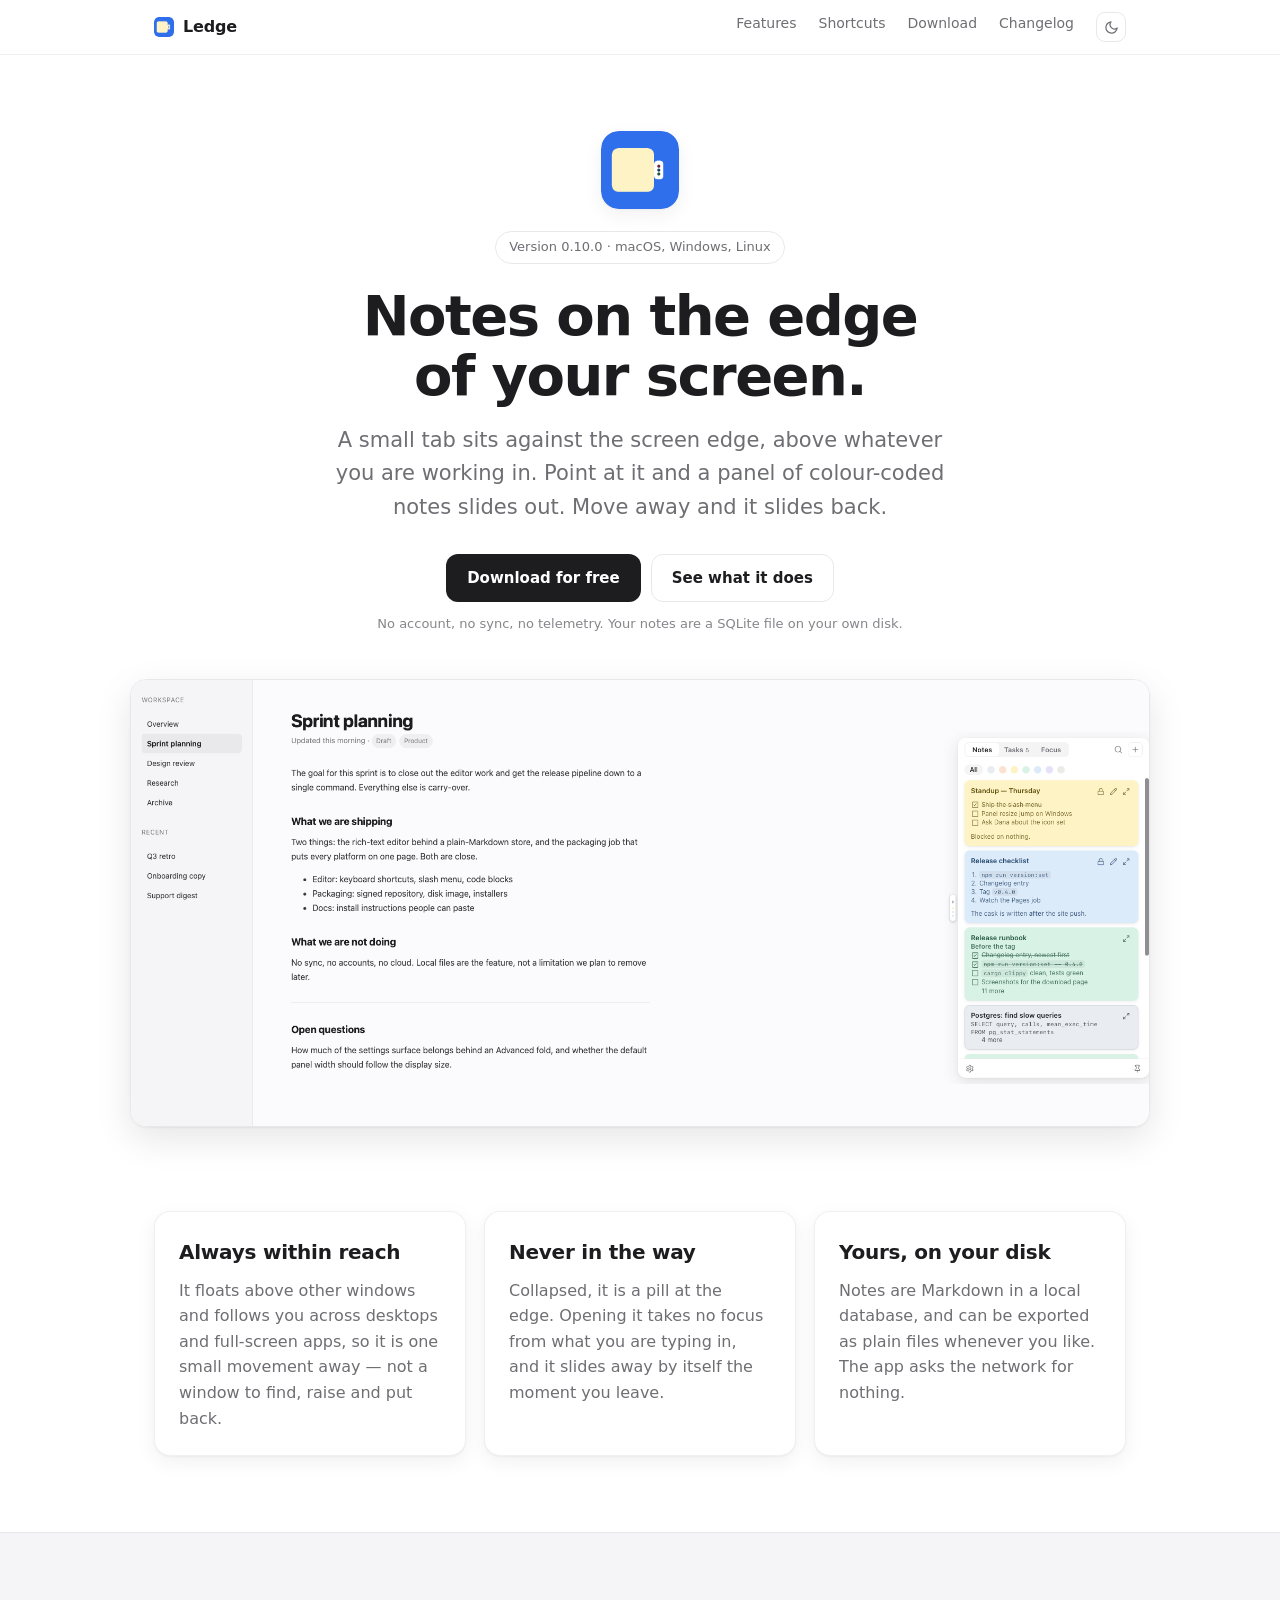
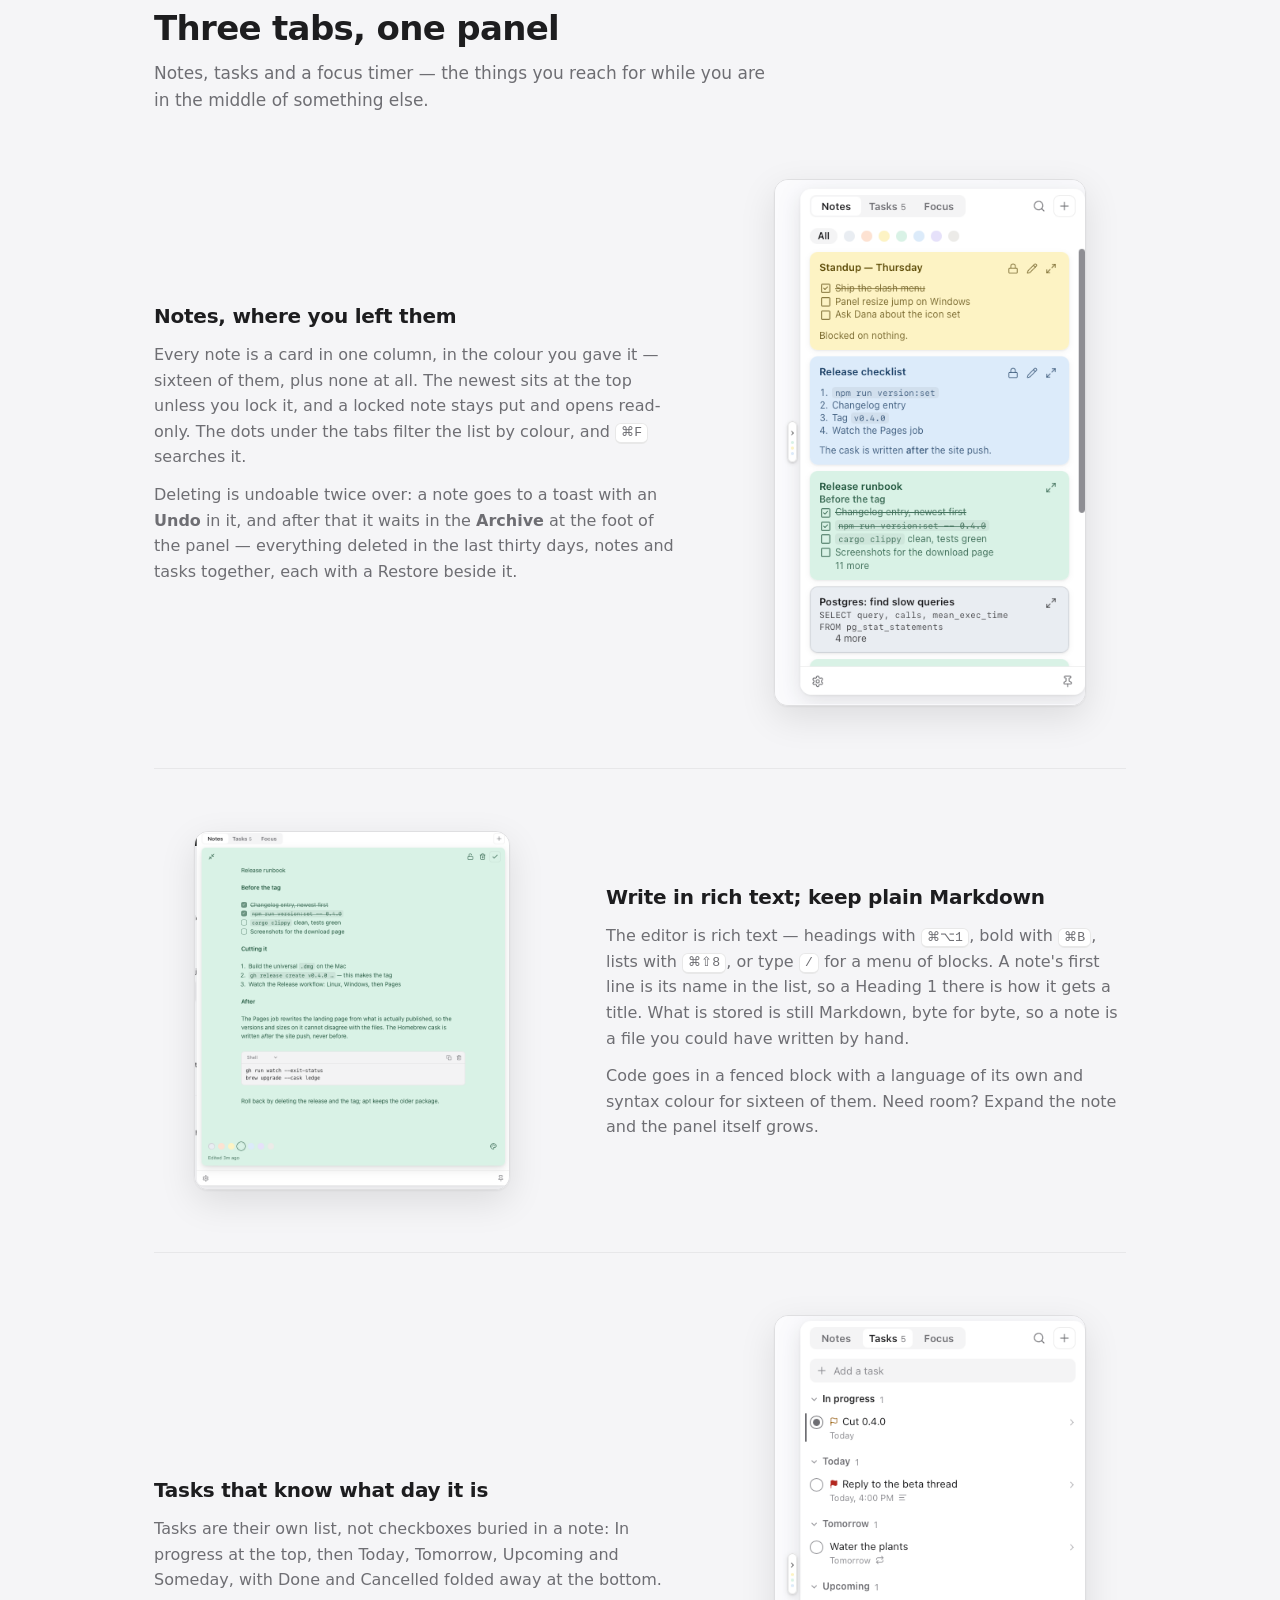
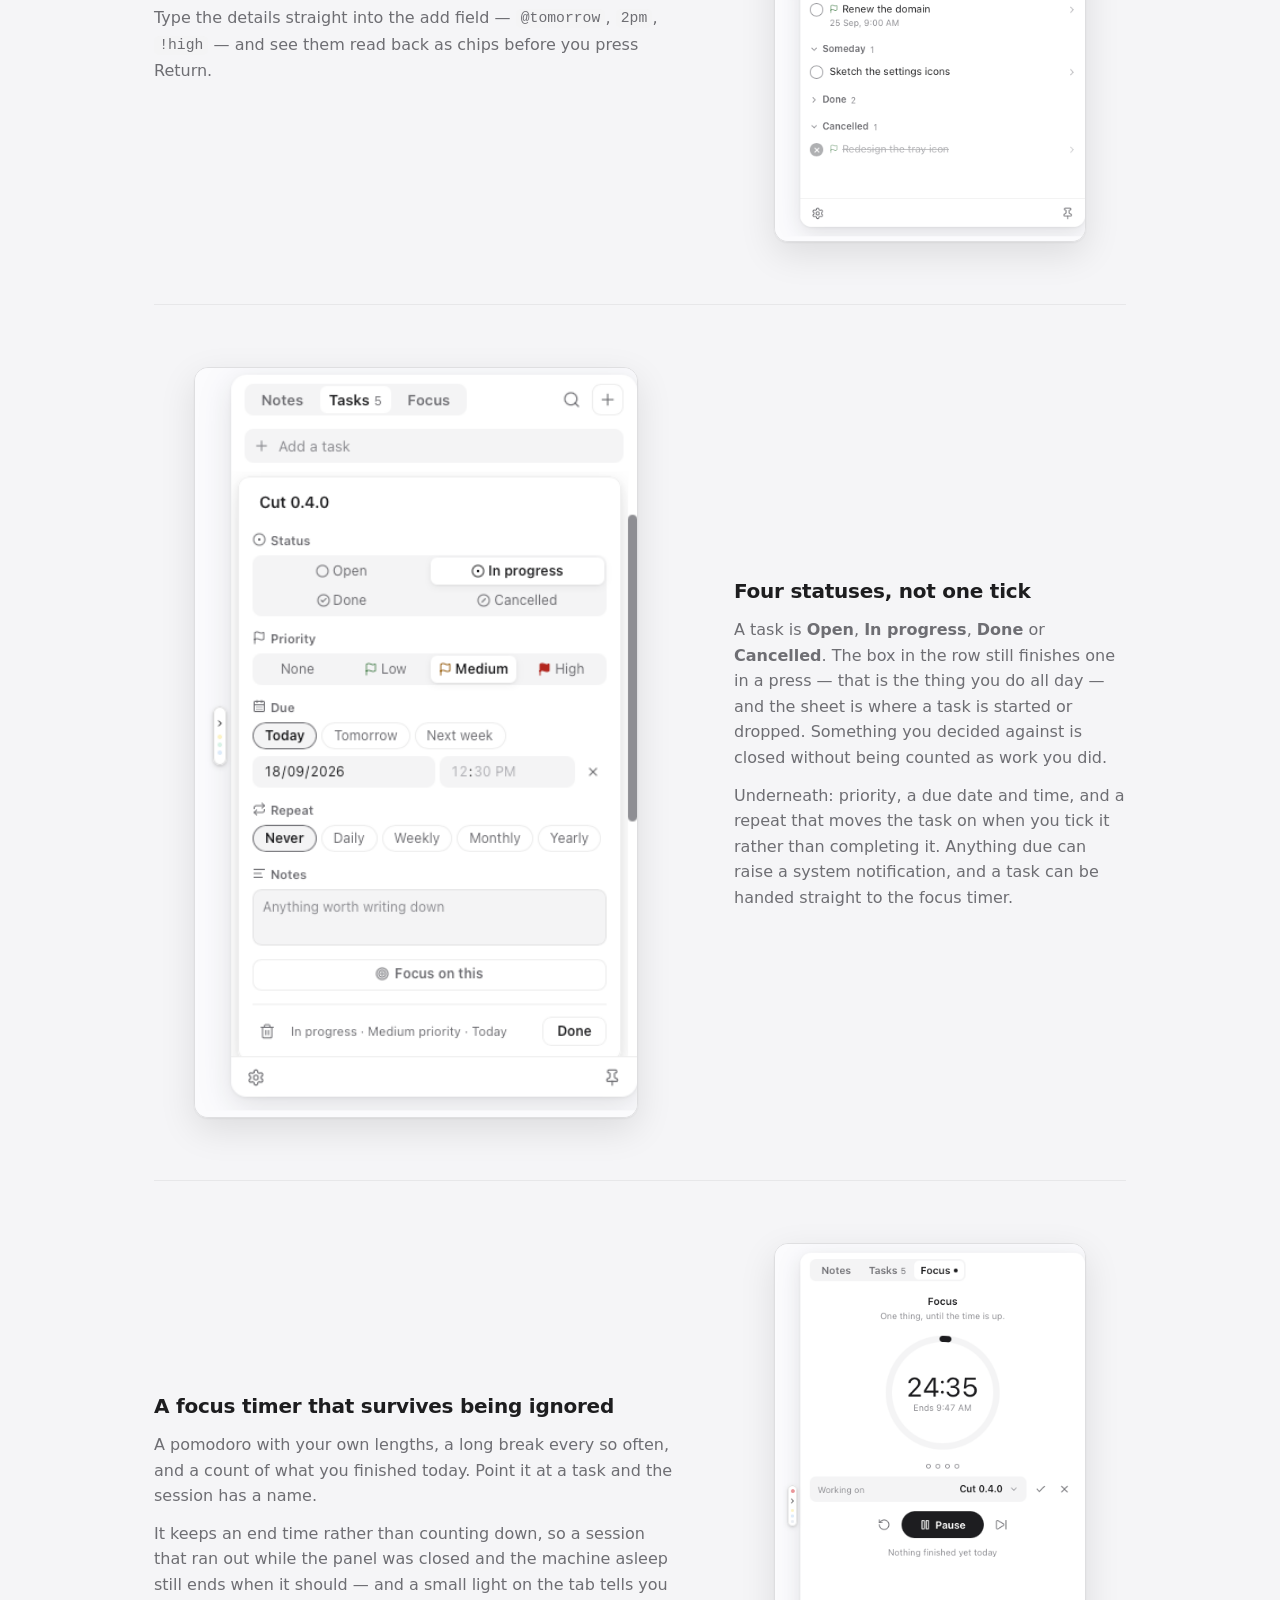
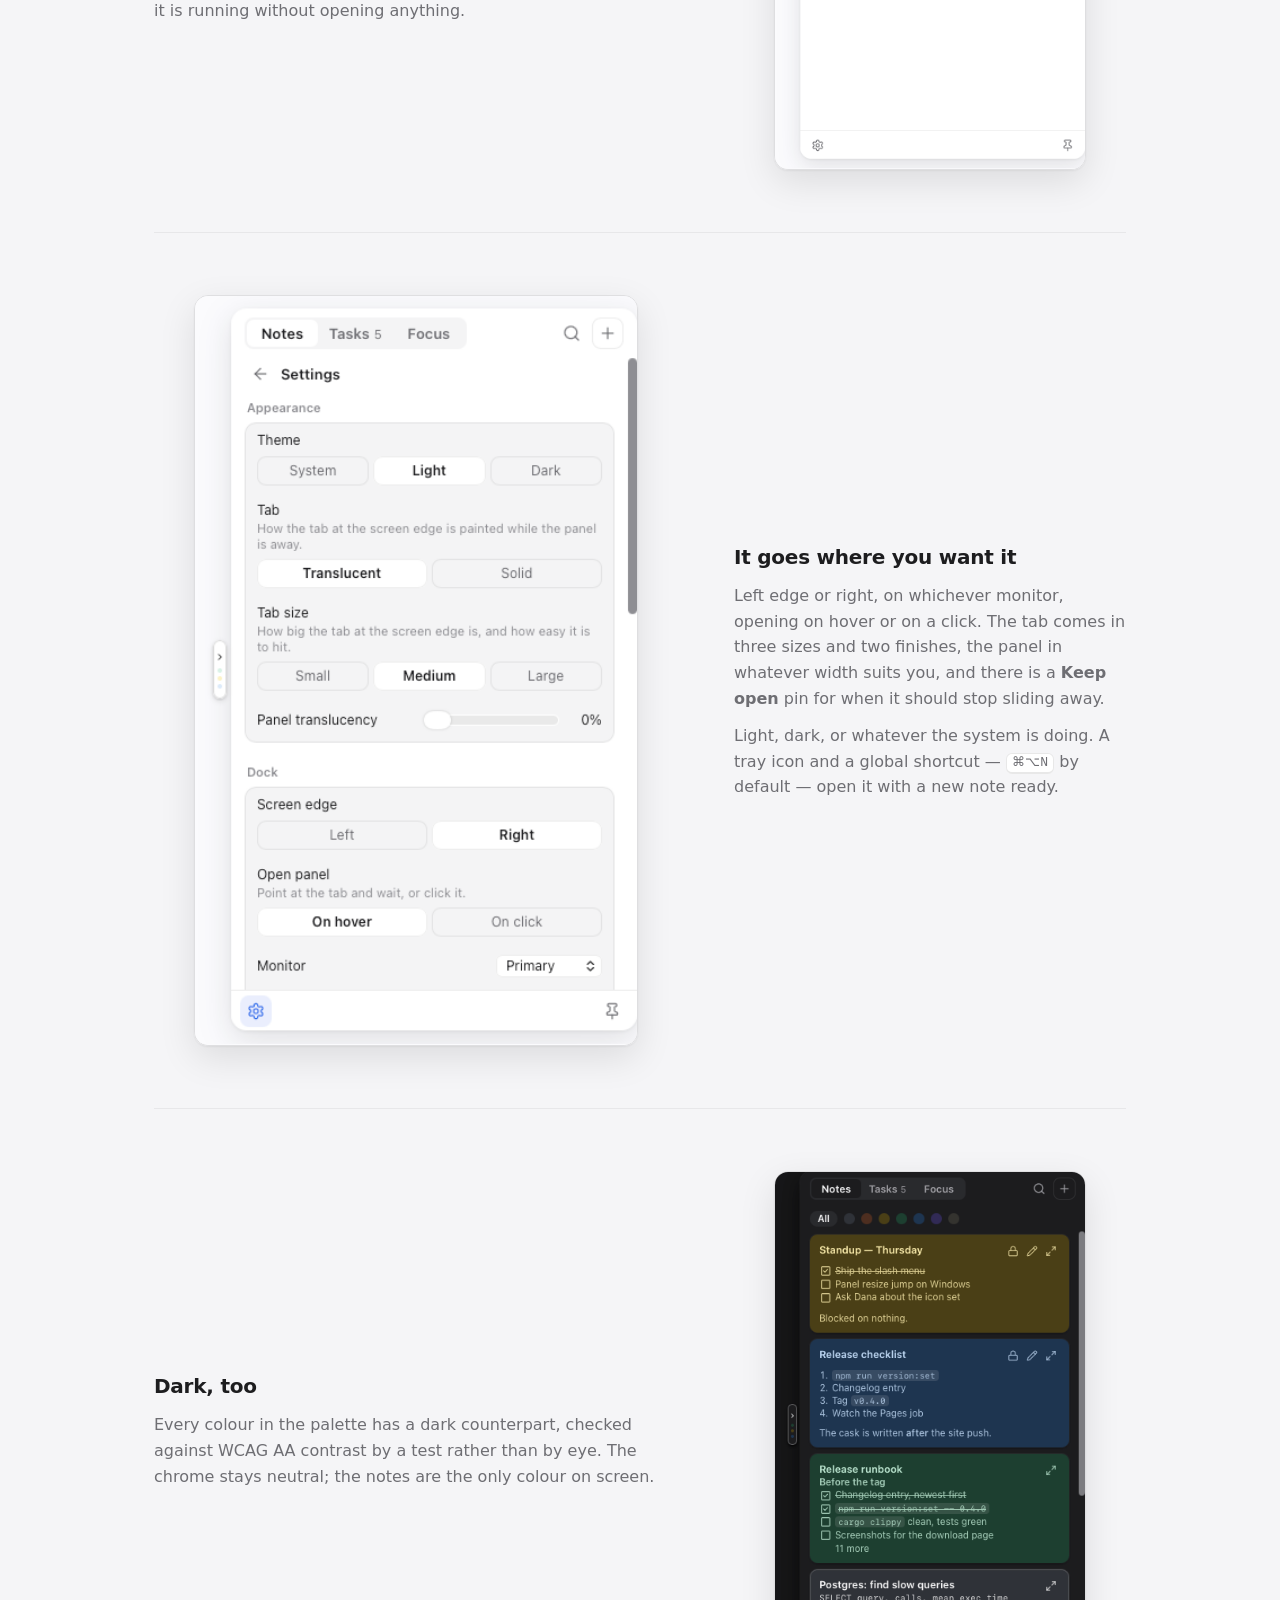
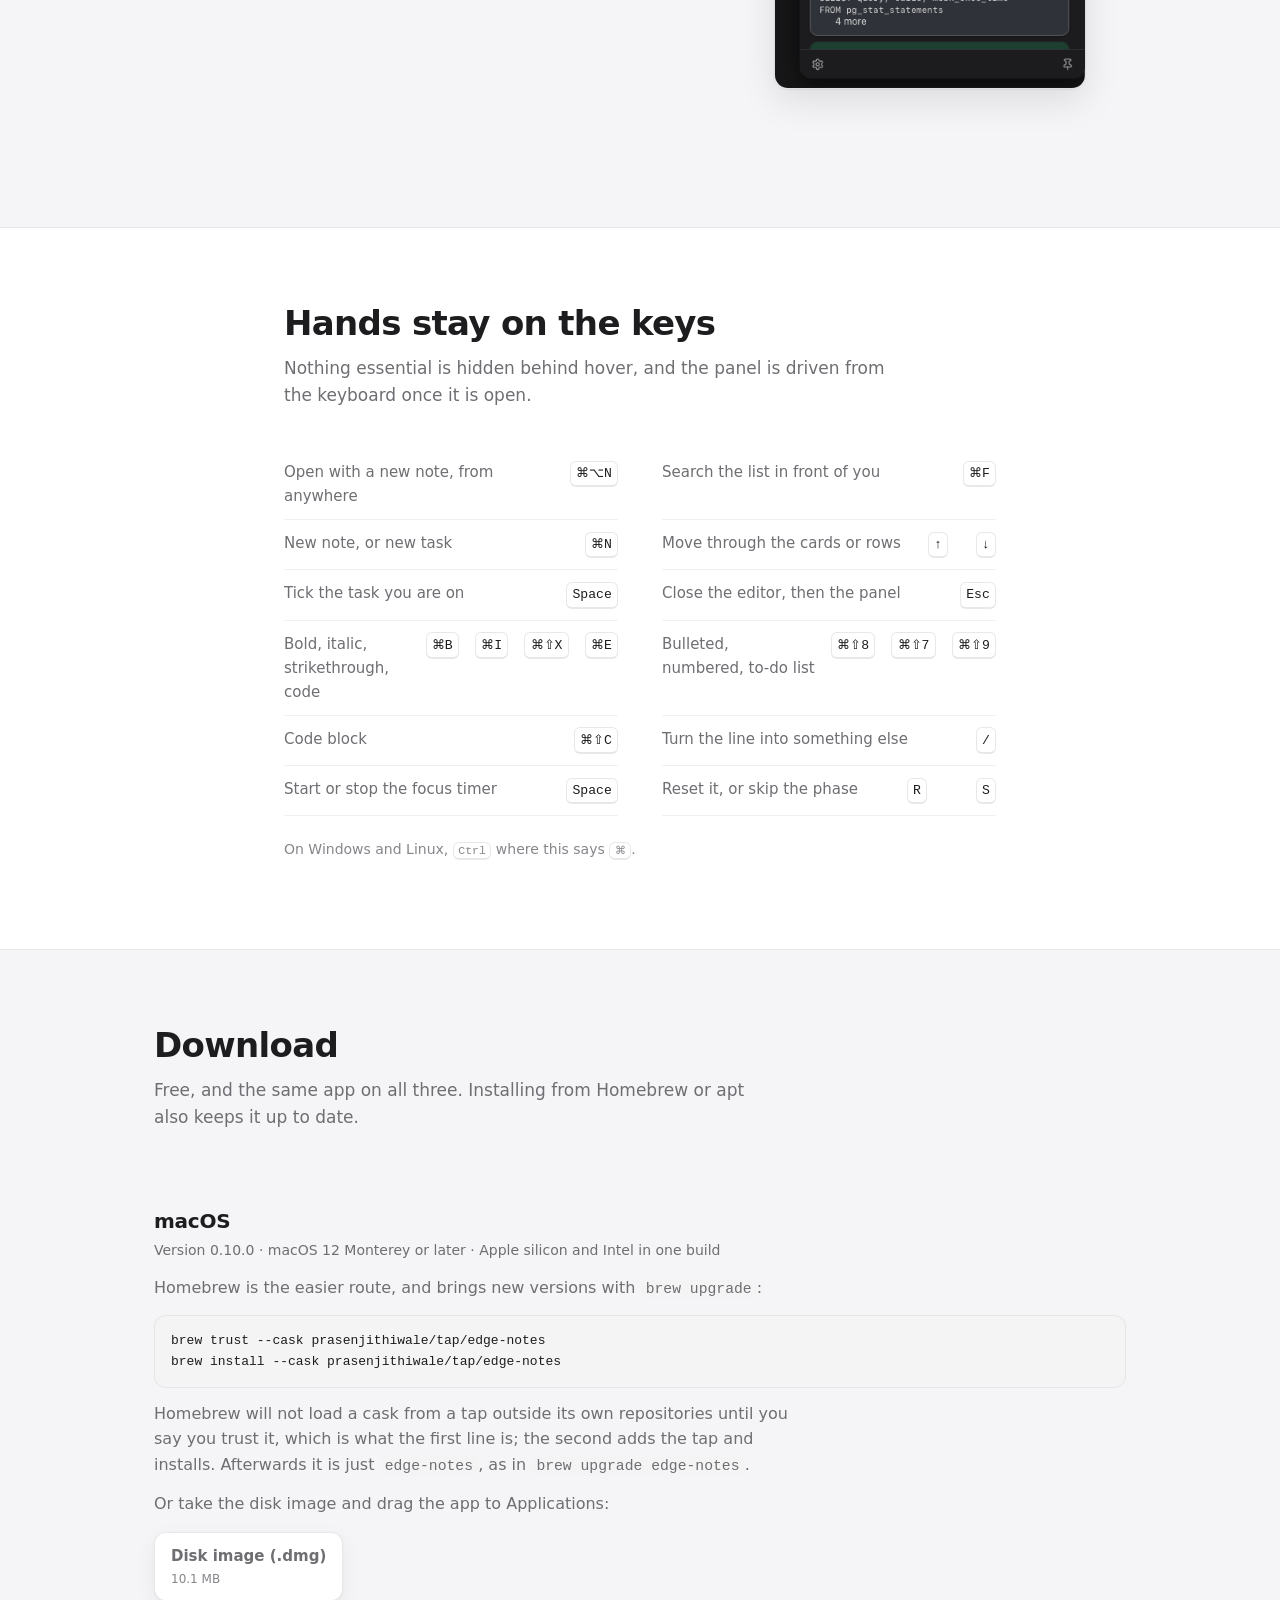
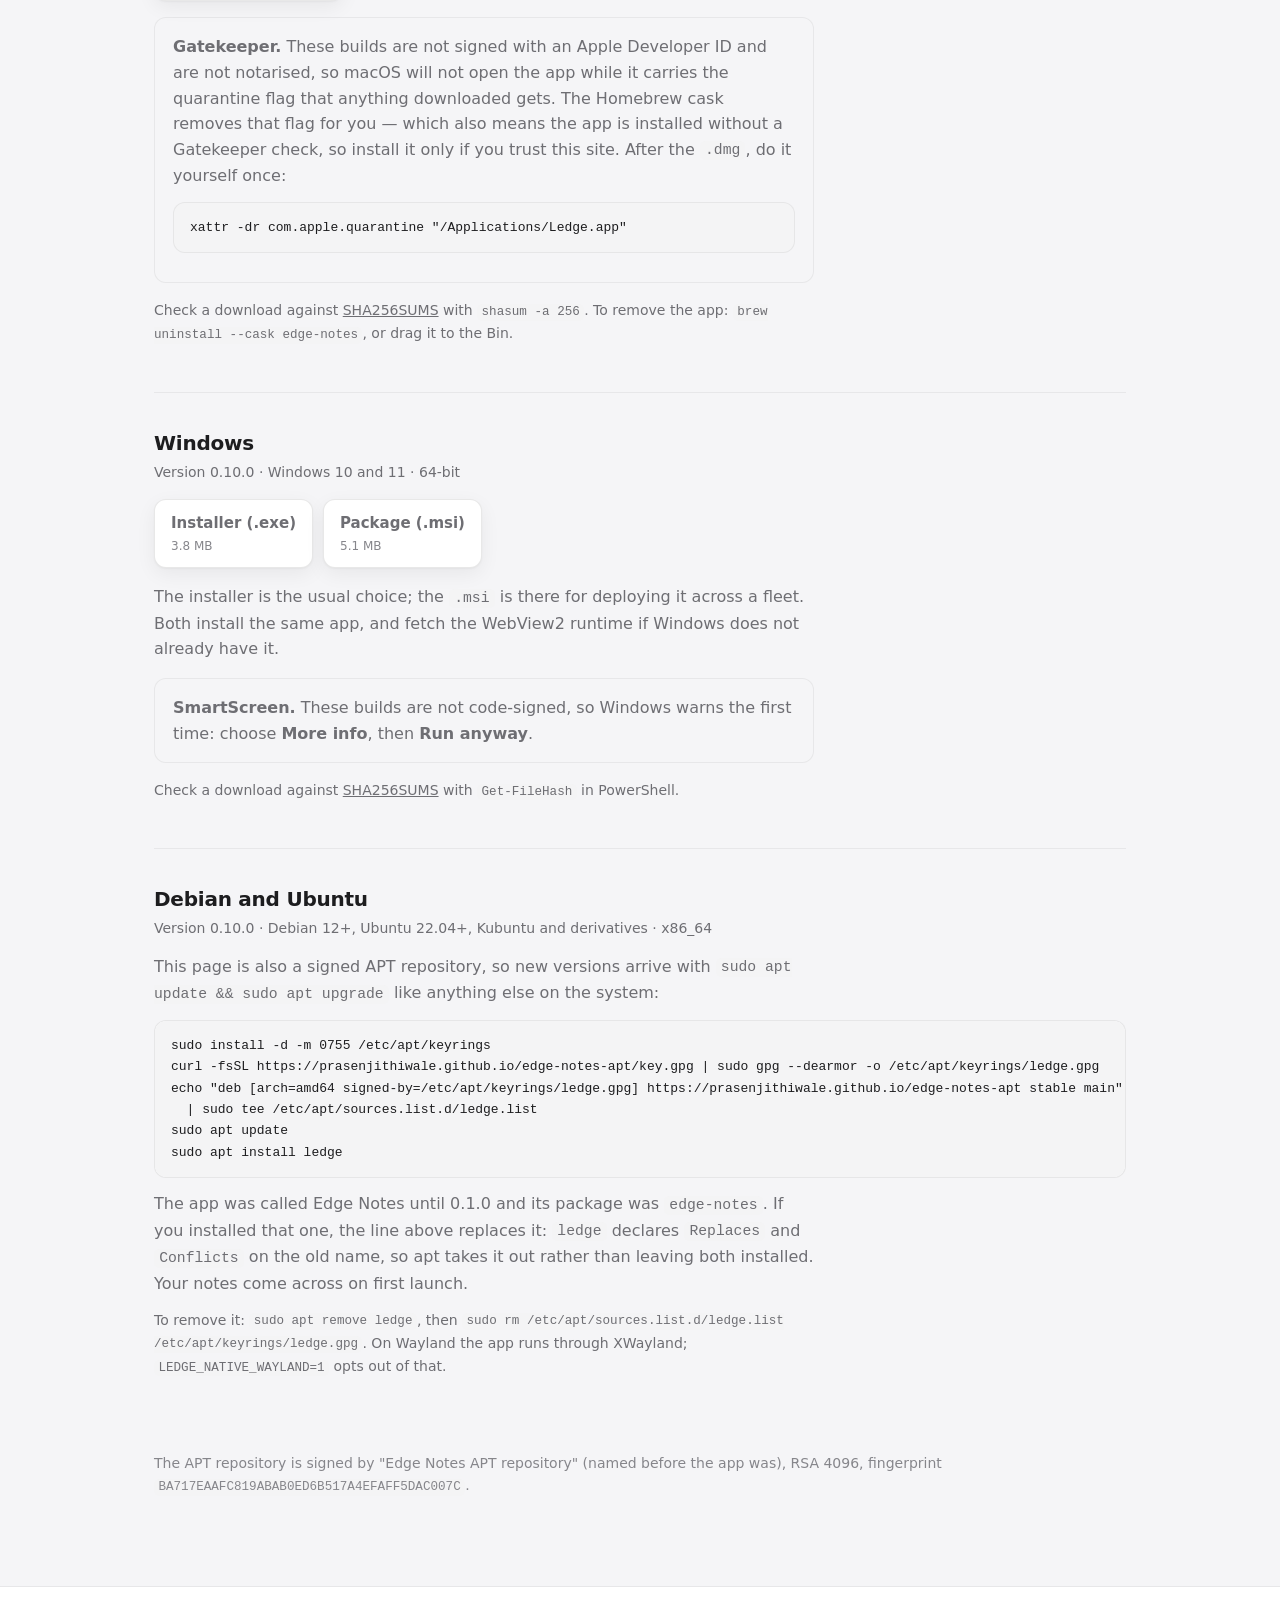
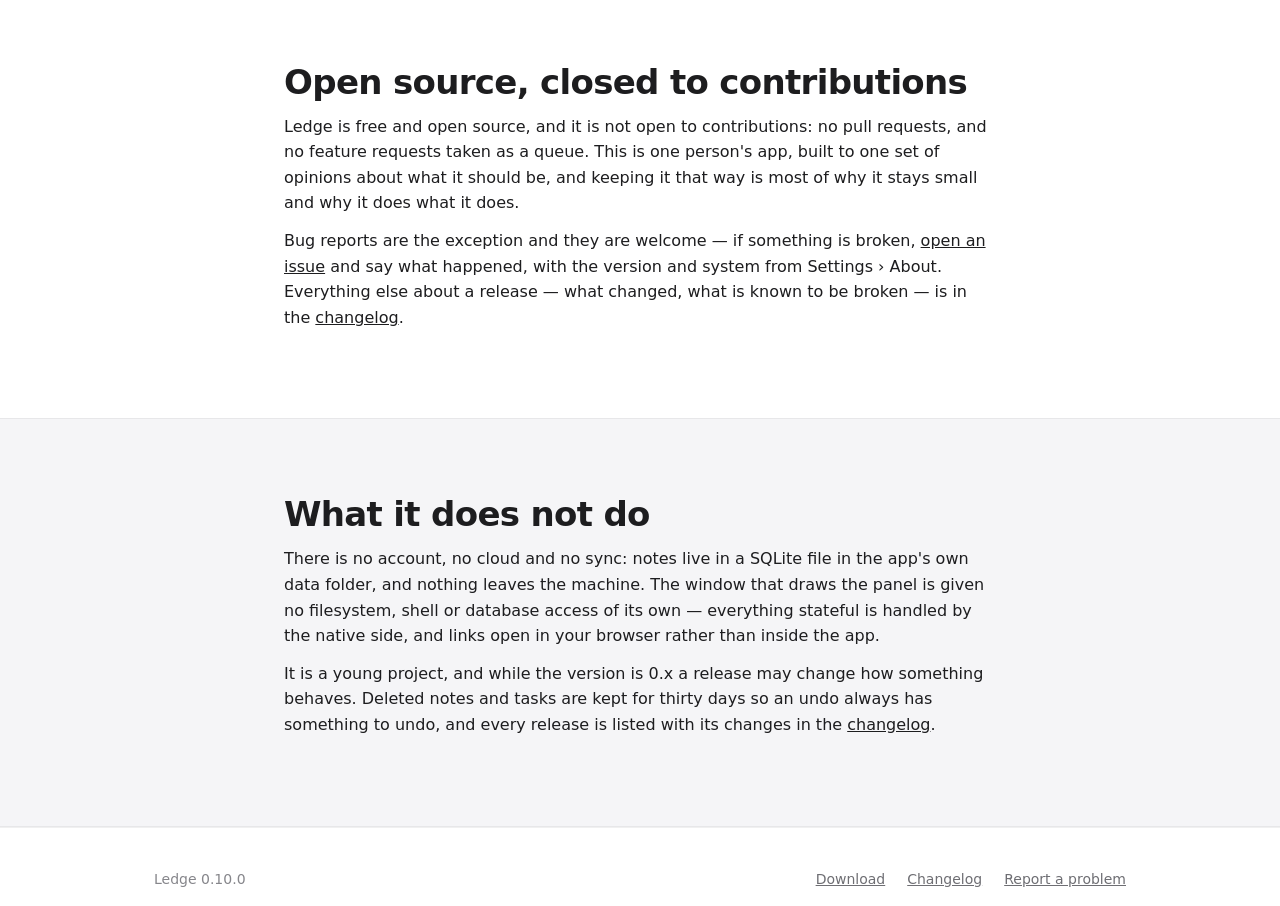
==== index.html @ cfa2d5c5 "edge-notes 0.10.0" ====
<!doctype html>
<html lang="en">
<head>
<meta charset="utf-8">
<meta name="viewport" content="width=device-width, initial-scale=1">
<title>Ledge — notes on the edge of your screen</title>
<meta name="description" content="Ledge is a small notes, tasks and focus widget docked to the edge of your screen. Free, local-only, for macOS, Windows, Debian and Ubuntu.">
<meta property="og:title" content="Ledge — notes on the edge of your screen">
<meta property="og:description" content="Point at the tab and a panel of colour-coded notes slides out; move away and it slides back. Free, local-only, for macOS, Windows and Linux.">
<meta property="og:type" content="website">
<meta property="og:url" content="https://prasenjithiwale.github.io/edge-notes-apt/">
<meta property="og:image" content="https://prasenjithiwale.github.io/edge-notes-apt/screenshots/hero.png">
<meta name="twitter:card" content="summary_large_image">
<link rel="icon" href="icon.png" sizes="128x128" type="image/png">
<link rel="apple-touch-icon" href="icon.png">
<link rel="stylesheet" href="style.css">
<script>
  // Set before anything paints, so a reader who chose light never sees a dark
  // frame first. Wrapped because storage can throw in a private window, and a
  // page that will not render is worse than a page that forgot a preference.
  (function () {
    var root = document.documentElement;
    var KEY = "ledge-theme";
    try {
      var stored = localStorage.getItem(KEY);
      if (stored === "light" || stored === "dark") { root.setAttribute("data-theme", stored); }
    } catch (error) { /* no storage: the system decides */ }
    document.addEventListener("click", function (event) {
      var target = event.target;
      var button = target && target.closest ? target.closest("[data-theme-toggle]") : null;
      if (!button) { return; }
      var chosen = root.getAttribute("data-theme");
      var dark = chosen === "dark" ||
        (chosen === null && window.matchMedia("(prefers-color-scheme: dark)").matches);
      var next = dark ? "light" : "dark";
      root.setAttribute("data-theme", next);
      try { localStorage.setItem(KEY, next); } catch (error) { /* as above */ }
    });
  })();
</script>

</head>
<body>

<header class="top">
  <div class="wrap top-inner">
    <a class="wordmark" href="./"><img class="mark" src="icon.png" width="20" height="20" alt=""> Ledge</a>
    <nav>
      <a href="#features">Features</a>
      <a href="#keys" class="hide-sm">Shortcuts</a>
      <a href="#download">Download</a>
      <a href="changelog.html">Changelog</a>
      <button type="button" class="theme" data-theme-toggle aria-label="Switch between light and dark">
      <svg class="sun" viewBox="0 0 24 24" fill="none" stroke="currentColor" stroke-width="2" stroke-linecap="round" aria-hidden="true"><circle cx="12" cy="12" r="4"/><path d="M12 2v2M12 20v2M4.9 4.9l1.4 1.4M17.7 17.7l1.4 1.4M2 12h2M20 12h2M4.9 19.1l1.4-1.4M17.7 6.3l1.4-1.4"/></svg>
      <svg class="moon" viewBox="0 0 24 24" fill="none" stroke="currentColor" stroke-width="2" stroke-linecap="round" stroke-linejoin="round" aria-hidden="true"><path d="M21 12.8A9 9 0 1 1 11.2 3a7 7 0 0 0 9.8 9.8z"/></svg>
    </button>
    </nav>
  </div>
</header>

<main id="top">

<div class="hero wrap">
  <img class="app-icon" src="icon.png" width="78" height="78" alt="">
  <span class="eyebrow">Version 0.10.0 &middot; macOS, Windows, Linux</span>
  <h1>Notes on the edge<br>of your screen.</h1>
  <p class="lede">A small tab sits against the screen edge, above whatever you are
  working in. Point at it and a panel of colour-coded notes slides out. Move away
  and it slides back.</p>
  <p class="cta">
    <a class="button" href="#download">Download for free</a>
    <a class="button secondary" href="#features">See what it does</a>
  </p>
  <p class="under-cta">No account, no sync, no telemetry. Your notes are a SQLite file on your own disk.</p>
  <figure class="hero-shot">
    <img src="screenshots/hero.png" width="1920" height="840" alt="The Ledge panel open on the right-hand edge of a screen, over a document, showing four colour-coded notes." loading="eager">
  </figure>
</div>

<section class="band">
  <div class="wrap">
    <div class="trio">
      <div class="card">
        <h3>Always within reach</h3>
        <p>It floats above other windows and follows you across desktops and
        full-screen apps, so it is one small movement away — not a window to find,
        raise and put back.</p>
      </div>
      <div class="card">
        <h3>Never in the way</h3>
        <p>Collapsed, it is a pill at the edge. Opening it takes no focus from what
        you are typing in, and it slides away by itself the moment you leave.</p>
      </div>
      <div class="card">
        <h3>Yours, on your disk</h3>
        <p>Notes are Markdown in a local database, and can be exported as plain
        files whenever you like. The app asks the network for nothing.</p>
      </div>
    </div>
  </div>
</section>

<section class="band soft" id="features">
  <div class="wrap">
    <h2>Three tabs, one panel</h2>
    <p class="sub">Notes, tasks and a focus timer — the things you reach for while
    you are in the middle of something else.</p>

    <section class="feature ">
      <div class="feature-text">
        <h3>Notes, where you left them</h3>
        <p>Every note is a card in one column, in the colour you gave it — sixteen of
     them, plus none at all. The newest sits at the top unless you lock it, and a
     locked note stays put and opens read-only. The dots under the tabs filter the
     list by colour, and <kbd>&#8984;F</kbd> searches it.</p>
     <p>Deleting is undoable twice over: a note goes to a toast with an
     <b>Undo</b> in it, and after that it waits in the <b>Archive</b> at the foot
     of the panel — everything deleted in the last thirty days, notes and tasks
     together, each with a Restore beside it.</p>
      </div>
      <figure class="shot "><img src="screenshots/notes.png" alt="The Notes tab: coloured cards with checkboxes, code and bold text." loading="lazy"></figure>
    </section>

    <section class="feature wide">
      <div class="feature-text">
        <h3>Write in rich text; keep plain Markdown</h3>
        <p>The editor is rich text — headings with <kbd>&#8984;&#8997;1</kbd>, bold
     with <kbd>&#8984;B</kbd>, lists with <kbd>&#8984;&#8679;8</kbd>, or type
     <kbd>/</kbd> for a menu of blocks. A note's first line is its name in the
     list, so a Heading 1 there is how it gets a title. What is stored is still
     Markdown, byte for byte, so a note is a file you could have written by
     hand.</p>
     <p>Code goes in a fenced block with a language of its own and syntax colour for
     sixteen of them. Need room? Expand the note and the panel itself grows.</p>
      </div>
      <figure class="shot wide"><img src="screenshots/expanded.png" alt="A note expanded to fill a large panel, with checkboxes, a numbered list and a shell code block." loading="lazy"></figure>
    </section>

    <section class="feature ">
      <div class="feature-text">
        <h3>Tasks that know what day it is</h3>
        <p>Tasks are their own list, not checkboxes buried in a note: In progress at
     the top, then Today, Tomorrow, Upcoming and Someday, with Done and Cancelled
     folded away at the bottom.</p>
     <p>Type the details straight into the add field — <code>@tomorrow</code>,
     <code>2pm</code>, <code>!high</code> — and see them read back as chips before
     you press Return.</p>
      </div>
      <figure class="shot "><img src="screenshots/tasks.png" alt="The Tasks tab, with an In progress section at the top, then Today, Tomorrow, Upcoming, Someday, Done and Cancelled." loading="lazy"></figure>
    </section>

    <section class="feature ">
      <div class="feature-text">
        <h3>Four statuses, not one tick</h3>
        <p>A task is <b>Open</b>, <b>In progress</b>, <b>Done</b> or <b>Cancelled</b>.
     The box in the row still finishes one in a press — that is the thing you do
     all day — and the sheet is where a task is started or dropped. Something you
     decided against is closed without being counted as work you did.</p>
     <p>Underneath: priority, a due date and time, and a repeat that moves the
     task on when you tick it rather than completing it. Anything due can raise a
     system notification, and a task can be handed straight to the focus timer.</p>
      </div>
      <figure class="shot "><img src="screenshots/task-details.png" alt="A task's details: status, priority, due date and time, repeat, notes, and a Focus on this button." loading="lazy"></figure>
    </section>

    <section class="feature ">
      <div class="feature-text">
        <h3>A focus timer that survives being ignored</h3>
        <p>A pomodoro with your own lengths, a long break every so often, and a
     count of what you finished today. Point it at a task and the session has a
     name.</p>
     <p>It keeps an end time rather than counting down, so a session that ran out
     while the panel was closed and the machine asleep still ends when it should —
     and a small light on the tab tells you it is running without opening
     anything.</p>
      </div>
      <figure class="shot "><img src="screenshots/focus.png" alt="The Focus tab with a pomodoro timer running at 24:35, working on the task Cut 0.4.0." loading="lazy"></figure>
    </section>

    <section class="feature ">
      <div class="feature-text">
        <h3>It goes where you want it</h3>
        <p>Left edge or right, on whichever monitor, opening on hover or on a click.
     The tab comes in three sizes and two finishes, the panel in whatever width
     suits you, and there is a <b>Keep open</b> pin for when it should stop sliding
     away.</p>
     <p>Light, dark, or whatever the system is doing. A tray icon and a global
     shortcut — <kbd>&#8984;&#8997;N</kbd> by default — open it with a new note
     ready.</p>
      </div>
      <figure class="shot "><img src="screenshots/settings.png" alt="Settings, showing theme, tab appearance, tab size, panel translucency and the docked edge." loading="lazy"></figure>
    </section>

    <section class="feature ">
      <div class="feature-text">
        <h3>Dark, too</h3>
        <p>Every colour in the palette has a dark counterpart, checked against WCAG
     AA contrast by a test rather than by eye. The chrome stays neutral; the notes
     are the only colour on screen.</p>
      </div>
      <figure class="shot "><img src="screenshots/dark.png" alt="The same notes in dark mode." loading="lazy"></figure>
    </section>
  </div>
</section>

<section class="band" id="keys">
  <div class="wrap narrow">
    <h2>Hands stay on the keys</h2>
    <p class="sub">Nothing essential is hidden behind hover, and the panel is
    driven from the keyboard once it is open.</p>
    <div class="keys">
      <div class="key-row"><span>Open with a new note, from anywhere</span> <kbd>&#8984;&#8997;N</kbd></div>
      <div class="key-row"><span>Search the list in front of you</span> <kbd>&#8984;F</kbd></div>
      <div class="key-row"><span>New note, or new task</span> <kbd>&#8984;N</kbd></div>
      <div class="key-row"><span>Move through the cards or rows</span> <kbd>&#8593;</kbd> <kbd>&#8595;</kbd></div>
      <div class="key-row"><span>Tick the task you are on</span> <kbd>Space</kbd></div>
      <div class="key-row"><span>Close the editor, then the panel</span> <kbd>Esc</kbd></div>
      <div class="key-row"><span>Bold, italic, strikethrough, code</span> <kbd>&#8984;B</kbd> <kbd>&#8984;I</kbd> <kbd>&#8984;&#8679;X</kbd> <kbd>&#8984;E</kbd></div>
      <div class="key-row"><span>Bulleted, numbered, to-do list</span> <kbd>&#8984;&#8679;8</kbd> <kbd>&#8984;&#8679;7</kbd> <kbd>&#8984;&#8679;9</kbd></div>
      <div class="key-row"><span>Code block</span> <kbd>&#8984;&#8679;C</kbd></div>
      <div class="key-row"><span>Turn the line into something else</span> <kbd>/</kbd></div>
      <div class="key-row"><span>Start or stop the focus timer</span> <kbd>Space</kbd></div>
      <div class="key-row"><span>Reset it, or skip the phase</span> <kbd>R</kbd> <kbd>S</kbd></div>
    </div>
    <p class="fine" style="margin-top:22px">On Windows and Linux, <kbd>Ctrl</kbd>
    where this says <kbd>&#8984;</kbd>.</p>
  </div>
</section>

<section class="band soft" id="download">
  <div class="wrap">
    <h2>Download</h2>
    <p class="sub">Free, and the same app on all three. Installing from Homebrew or
    apt also keeps it up to date.</p>

    <article class="platform" id="macos">
      <header class="platform-head">
        <h3>macOS</h3>
        <p class="meta">Version 0.10.0 &middot; macOS 12 Monterey or later &middot; Apple silicon and Intel in one build</p>
      </header>
      <p>Homebrew is the easier route, and brings new versions with
      <code>brew upgrade</code>:</p>
<pre><code>brew trust --cask prasenjithiwale/tap/edge-notes
brew install --cask prasenjithiwale/tap/edge-notes</code></pre>
      <p>Homebrew will not load a cask from a tap outside its own repositories
      until you say you trust it, which is what the first line is; the second adds
      the tap and installs. Afterwards it is just <code>edge-notes</code>, as in
      <code>brew upgrade edge-notes</code>.</p>
      <p>Or take the disk image and drag the app to Applications:</p>
      <p class="downloads">
        <a class="download" href="https://prasenjithiwale.github.io/edge-notes-apt/macos/Ledge_0.10.0_macOS_universal.dmg">
          <span class="download-label">Disk image (.dmg)</span>
          <span class="download-meta">10.1 MB</span>
        </a>
      </p>
      <div class="note">
        <p><b>Gatekeeper.</b> These builds are not signed with an Apple Developer
        ID and are not notarised, so macOS will not open the app while it carries
        the quarantine flag that anything downloaded gets. The Homebrew cask
        removes that flag for you — which also means the app is installed without
        a Gatekeeper check, so install it only if you trust this site. After the
        <code>.dmg</code>, do it yourself once:</p>
<pre><code>xattr -dr com.apple.quarantine "/Applications/Ledge.app"</code></pre>
      </div>
      <p class="fine">Check a download against
      <a href="https://prasenjithiwale.github.io/edge-notes-apt/macos/SHA256SUMS">SHA256SUMS</a> with <code>shasum -a 256</code>.
      To remove the app: <code>brew uninstall --cask edge-notes</code>, or drag it
      to the Bin.</p>
    </article>

    <article class="platform" id="windows">
      <header class="platform-head">
        <h3>Windows</h3>
        <p class="meta">Version 0.10.0 &middot; Windows 10 and 11 &middot; 64-bit</p>
      </header>
      <p class="downloads">
        <a class="download" href="https://prasenjithiwale.github.io/edge-notes-apt/windows/Ledge_0.10.0_windows_x64-setup.exe">
          <span class="download-label">Installer (.exe)</span>
          <span class="download-meta">3.8 MB</span>
        </a>
        <a class="download" href="https://prasenjithiwale.github.io/edge-notes-apt/windows/Ledge_0.10.0_windows_x64.msi">
          <span class="download-label">Package (.msi)</span>
          <span class="download-meta">5.1 MB</span>
        </a>
      </p>
      <p>The installer is the usual choice; the <code>.msi</code> is there for
      deploying it across a fleet. Both install the same app, and fetch the
      WebView2 runtime if Windows does not already have it.</p>
      <div class="note">
        <p><b>SmartScreen.</b> These builds are not code-signed, so Windows warns
        the first time: choose <b>More info</b>, then <b>Run anyway</b>.</p>
      </div>
      <p class="fine">Check a download against
      <a href="https://prasenjithiwale.github.io/edge-notes-apt/windows/SHA256SUMS">SHA256SUMS</a> with
      <code>Get-FileHash</code> in PowerShell.</p>
    </article>

    <article class="platform" id="linux">
      <header class="platform-head">
        <h3>Debian and Ubuntu</h3>
        <p class="meta">Version 0.10.0 &middot; Debian 12+, Ubuntu 22.04+, Kubuntu and derivatives &middot; x86_64</p>
      </header>
      <p>This page is also a signed APT repository, so new versions arrive with
      <code>sudo apt update &amp;&amp; sudo apt upgrade</code> like anything else
      on the system:</p>
<pre><code>sudo install -d -m 0755 /etc/apt/keyrings
curl -fsSL https://prasenjithiwale.github.io/edge-notes-apt/key.gpg | sudo gpg --dearmor -o /etc/apt/keyrings/ledge.gpg
echo "deb [arch=amd64 signed-by=/etc/apt/keyrings/ledge.gpg] https://prasenjithiwale.github.io/edge-notes-apt stable main" \
  | sudo tee /etc/apt/sources.list.d/ledge.list
sudo apt update
sudo apt install ledge</code></pre>
      <p>The app was called Edge Notes until 0.1.0 and its package was
      <code>edge-notes</code>. If you installed that one, the line above replaces
      it: <code>ledge</code> declares <code>Replaces</code> and
      <code>Conflicts</code> on the old name, so apt takes it out rather than
      leaving both installed. Your notes come across on first launch.</p>
      <p class="fine">To remove it:
      <code>sudo apt remove ledge</code>, then
      <code>sudo rm /etc/apt/sources.list.d/ledge.list /etc/apt/keyrings/ledge.gpg</code>.
      On Wayland the app runs through XWayland; <code>LEDGE_NATIVE_WAYLAND=1</code>
      opts out of that.</p>
    </article>

    <p class="fine key">The APT repository is signed by &quot;Edge Notes APT
    repository&quot; (named before the app was), RSA 4096, fingerprint
    <code>BA717EAAFC819ABAB0ED6B517A4EFAFF5DAC007C</code>.</p>
  </div>
</section>

<section class="band">
  <div class="wrap narrow">
    <h2>Open source, closed to contributions</h2>
    <p>Ledge is free and open source, and it is not open to contributions: no
    pull requests, and no feature requests taken as a queue. This is one person's
    app, built to one set of opinions about what it should be, and keeping it
    that way is most of why it stays small and why it does what it does.</p>
    <p>Bug reports are the exception and they are welcome — if something is
    broken, <a href="https://github.com/prasenjithiwale/edge-notes-apt/issues">open an issue</a> and say what happened, with the
    version and system from Settings › About. Everything else about a release —
    what changed, what is known to be broken — is in the
    <a href="changelog.html">changelog</a>.</p>
  </div>
</section>

<section class="band soft">
  <div class="wrap narrow">
    <h2>What it does not do</h2>
    <p>There is no account, no cloud and no sync: notes live in a SQLite file in
    the app's own data folder, and nothing leaves the machine. The window that
    draws the panel is given no filesystem, shell or database access of its own —
    everything stateful is handled by the native side, and links open in your
    browser rather than inside the app.</p>
    <p>It is a young project, and while the version is 0.x a release may change
    how something behaves. Deleted notes and tasks are kept for thirty days so an
    undo always has something to undo, and every release is listed with its
    changes in the
    <a href="changelog.html">changelog</a>.</p>
  </div>
</section>

</main>

<footer>
  <div class="wrap foot-row">
    <span>Ledge 0.10.0</span>
    <span class="spacer"></span>
    <a href="#download">Download</a>
    <a href="changelog.html">Changelog</a>
    <a href="https://github.com/prasenjithiwale/edge-notes-apt/issues">Report a problem</a>
  </div>
</footer>

</body>
</html>
---- style.css ----
:root {
    color-scheme: light dark;
    --bg: #fff;
    --bg-soft: #f5f5f7;
    --card: #fff;
    --fg: #1d1d1f;
    --muted: #6e6e73;
    --faint: #86868b;
    --code: #f4f4f5;
    --border: rgba(0, 0, 0, .09);
    --hairline: rgba(0, 0, 0, .06);
    --shadow: 0 1px 2px rgba(0,0,0,.05), 0 12px 36px rgba(0,0,0,.10);
    --shadow-soft: 0 1px 2px rgba(0,0,0,.04), 0 6px 20px rgba(0,0,0,.06);
    --accent: #2f6df6;
  }
  /* Dark, twice: for a system that asks for it where the reader has not chosen,
     and for a reader who has. The :not() is what lets a stored "light" win over
     the system — a switch that only worked one way would not be a switch. */
  @media (prefers-color-scheme: dark) {
    :root:not([data-theme="light"]) {
    --bg: #131315;
    --bg-soft: #1b1b1e;
    --card: #1c1c1f;
    --fg: #f2f2f3;
    --muted: #a1a1a6;
    --faint: #8a8a8f;
    --code: #232327;
    --border: rgba(255, 255, 255, .11);
    --hairline: rgba(255, 255, 255, .07);
    --shadow: 0 1px 2px rgba(0,0,0,.5), 0 18px 48px rgba(0,0,0,.55);
    --shadow-soft: 0 1px 2px rgba(0,0,0,.4), 0 8px 24px rgba(0,0,0,.35);
    --accent: #6f9bff;
    }
  }
  :root[data-theme="dark"] {
    --bg: #131315;
    --bg-soft: #1b1b1e;
    --card: #1c1c1f;
    --fg: #f2f2f3;
    --muted: #a1a1a6;
    --faint: #8a8a8f;
    --code: #232327;
    --border: rgba(255, 255, 255, .11);
    --hairline: rgba(255, 255, 255, .07);
    --shadow: 0 1px 2px rgba(0,0,0,.5), 0 18px 48px rgba(0,0,0,.55);
    --shadow-soft: 0 1px 2px rgba(0,0,0,.4), 0 8px 24px rgba(0,0,0,.35);
    --accent: #6f9bff;
  }
  * { box-sizing: border-box; }
  html { scroll-behavior: smooth; }
  body {
    margin: 0;
    background: var(--bg);
    color: var(--fg);
    font: 16px/1.6 -apple-system, BlinkMacSystemFont, "Segoe UI", Inter, Ubuntu, Cantarell, system-ui, sans-serif;
    -webkit-font-smoothing: antialiased;
  }
  img { max-width: 100%; height: auto; display: block; }
  a { color: inherit; }
  code, kbd, pre { font-family: ui-monospace, SFMono-Regular, Menlo, Consolas, monospace; }
  code { font-size: .92em; background: var(--code); border-radius: 5px; padding: .1em .35em; }
  pre {
    background: var(--code);
    border: 1px solid var(--hairline);
    border-radius: 12px;
    padding: 14px 16px;
    overflow-x: auto;
    font-size: 13px;
    line-height: 1.65;
  }
  pre code { background: none; padding: 0; font-size: inherit; }
  kbd {
    font-size: .82em;
    border: 1px solid var(--border);
    border-bottom-width: 2px;
    border-radius: 6px;
    padding: .1em .4em;
    background: var(--card);
    white-space: nowrap;
  }
  .wrap { max-width: 1020px; margin: 0 auto; padding: 0 24px; }
  .narrow { max-width: 760px; }

  /* Header */
  header.top {
    position: sticky; top: 0; z-index: 10;
    backdrop-filter: saturate(180%) blur(20px);
    -webkit-backdrop-filter: saturate(180%) blur(20px);
    background: color-mix(in srgb, var(--bg) 82%, transparent);
    border-bottom: 1px solid var(--hairline);
  }
  .top-inner { display: flex; align-items: center; gap: 20px; height: 54px; }
  .wordmark { font-weight: 600; letter-spacing: -.01em; text-decoration: none; display: flex; align-items: center; gap: 9px; }
  .mark { width: 20px; height: 20px; border-radius: 5px; }
  .top nav { margin-left: auto; display: flex; gap: 22px; font-size: 14px; }
  .top nav a { color: var(--muted); text-decoration: none; }
  .top nav a:hover { color: var(--fg); }

  /* Hero */
  .hero { padding: 76px 0 8px; text-align: center; }
  .app-icon { width: 78px; height: 78px; border-radius: 18px; margin: 0 auto 22px; box-shadow: var(--shadow-soft); }
  .eyebrow {
    display: inline-flex; align-items: center; gap: 8px;
    font-size: 13px; color: var(--muted);
    border: 1px solid var(--border); border-radius: 999px;
    padding: 5px 13px; margin-bottom: 22px;
  }
  h1 {
    font-size: clamp(34px, 6vw, 56px); line-height: 1.07; letter-spacing: -.028em;
    font-weight: 600; margin: 0 0 18px;
  }
  .lede { font-size: clamp(17px, 2.3vw, 21px); color: var(--muted); margin: 0 auto; max-width: 640px; }
  .cta { display: flex; flex-wrap: wrap; gap: 10px; justify-content: center; margin: 30px 0 10px; }
  .button {
    display: inline-block; text-decoration: none; font-weight: 600; font-size: 15px;
    padding: 11px 20px; border-radius: 12px;
    background: var(--fg); color: var(--bg); border: 1px solid transparent;
  }
  .button.secondary { background: transparent; color: var(--fg); border-color: var(--border); }
  .button:hover { opacity: .88; }
  .under-cta { font-size: 13px; color: var(--faint); margin: 12px 0 0; }
  .hero-shot { margin: 44px 0 0; }
  .hero-shot img {
    border-radius: 16px; border: 1px solid var(--border); box-shadow: var(--shadow);
  }

  /* Bands */
  section.band { padding: 76px 0; }
  section.band.soft { background: var(--bg-soft); border-block: 1px solid var(--hairline); }
  h2 {
    font-size: clamp(26px, 3.6vw, 34px); line-height: 1.15; letter-spacing: -.02em;
    font-weight: 600; margin: 0 0 12px;
  }
  .band > .wrap > p.sub { color: var(--muted); margin: 0 0 40px; max-width: 620px; font-size: 17px; }
  h3 { font-size: 20px; letter-spacing: -.012em; font-weight: 600; margin: 0 0 10px; }
  p { margin: 0 0 12px; }
  .feature-text p, .card p { color: var(--muted); }

  /* Three-up */
  .trio { display: grid; grid-template-columns: repeat(3, 1fr); gap: 18px; }
  .card {
    background: var(--card); border: 1px solid var(--hairline); border-radius: 16px;
    padding: 24px; box-shadow: var(--shadow-soft);
  }
  .card p:last-child { margin-bottom: 0; }

  /* Features */
  .feature {
    display: grid; grid-template-columns: 1fr 392px; gap: 56px; align-items: center;
    padding: 46px 0; border-top: 1px solid var(--hairline);
  }
  .feature:first-of-type { border-top: 0; padding-top: 8px; }
  .feature.wide { grid-template-columns: 1fr 520px; }
  .feature:nth-of-type(even) .feature-text { order: 2; }
  .feature-text p:last-child { margin-bottom: 0; }
  .shot img {
    border-radius: 14px; border: 1px solid var(--border); box-shadow: var(--shadow);
    width: 100%;
  }

  /* Keys */
  .keys { display: grid; grid-template-columns: repeat(2, 1fr); gap: 0 44px; }
  .key-row {
    display: flex; align-items: baseline; justify-content: space-between; gap: 16px;
    padding: 11px 0; border-bottom: 1px solid var(--hairline);
  }
  .key-row span { color: var(--muted); font-size: 15px; }

  /* Downloads */
  .platform { padding: 34px 0; border-top: 1px solid var(--hairline); }
  .platform:first-of-type { border-top: 0; }
  .platform-head { margin-bottom: 14px; }
  .platform-head h3 { margin-bottom: 2px; }
  .meta { color: var(--faint); font-size: 14px; margin: 0; }
  .platform p { color: var(--muted); max-width: 660px; }
  .downloads { display: flex; flex-wrap: wrap; gap: 10px; margin: 16px 0; }
  .download {
    display: flex; flex-direction: column; gap: 2px;
    background: var(--card); border: 1px solid var(--border); border-radius: 12px;
    padding: 11px 16px; text-decoration: none; box-shadow: var(--shadow-soft);
  }
  .download:hover { border-color: var(--faint); }
  .download-label { font-weight: 600; font-size: 15px; }
  .download-meta { font-size: 12px; color: var(--faint); }
  .note {
    background: var(--bg-soft); border: 1px solid var(--hairline);
    border-radius: 12px; padding: 16px 18px; margin: 16px 0; max-width: 660px;
  }
  .note p:last-child { margin-bottom: 0; }
  .fine { font-size: 14px; color: var(--faint); }
  .fine code { font-size: .9em; }
  .key { margin-top: 28px; }

  /* Footer */
  footer { border-top: 1px solid var(--hairline); padding: 40px 0 56px; color: var(--faint); font-size: 14px; }
  footer a { color: var(--muted); }
  .foot-row { display: flex; flex-wrap: wrap; gap: 8px 22px; align-items: baseline; }
  .foot-row .spacer { margin-left: auto; }

  @media (max-width: 900px) {
    .trio { grid-template-columns: 1fr; }
    .feature, .feature.wide { grid-template-columns: 1fr; gap: 26px; padding: 34px 0; }
    .feature:nth-of-type(even) .feature-text { order: 0; }
    .shot { max-width: 392px; }
    .feature.wide .shot { max-width: 520px; }
    .keys { grid-template-columns: 1fr; }
    .hero { padding-top: 56px; }
    section.band { padding: 56px 0; }
    .top nav a.hide-sm { display: none; }
  }

  /* The theme switch. One button with both glyphs in it, each shown by the same
     rules that pick the palette, so the icon can never disagree with the page:
     a sun to go light while it is dark, a moon to go dark while it is light. */
  .theme {
    display: flex; align-items: center; justify-content: center;
    width: 30px; height: 30px; padding: 0;
    border: 1px solid var(--border); border-radius: 9px;
    background: transparent; color: var(--muted); cursor: pointer;
  }
  .theme:hover { color: var(--fg); border-color: var(--faint); }
  .theme svg { width: 15px; height: 15px; }
  .theme .sun { display: none; }
  @media (prefers-color-scheme: dark) {
    :root:not([data-theme="light"]) .theme .sun { display: block; }
    :root:not([data-theme="light"]) .theme .moon { display: none; }
  }
  :root[data-theme="dark"] .theme .sun { display: block; }
  :root[data-theme="dark"] .theme .moon { display: none; }
  :root[data-theme="light"] .theme .sun { display: none; }
  :root[data-theme="light"] .theme .moon { display: block; }

  /* The changelog page: one column of prose, generated from CHANGELOG.md. */
  .prose { padding: 56px 0 72px; }
  .prose h2 {
    margin: 48px 0 6px; padding-top: 24px; border-top: 1px solid var(--hairline);
    font-size: 24px;
  }
  .prose h2:first-of-type { margin-top: 8px; padding-top: 0; border-top: 0; }
  .prose .when { color: var(--faint); font-size: 14px; margin: 0 0 18px; }
  .prose h3 {
    margin: 26px 0 8px; font-size: 13px; font-weight: 600;
    letter-spacing: .04em; text-transform: uppercase; color: var(--faint);
  }
  .prose p, .prose li { color: var(--muted); }
  .prose ul { margin: 0 0 14px; padding-left: 20px; }
  .prose li { margin-bottom: 8px; }
  .prose li b, .prose p b { color: var(--fg); }
  .prose .lede { font-size: 17px; }
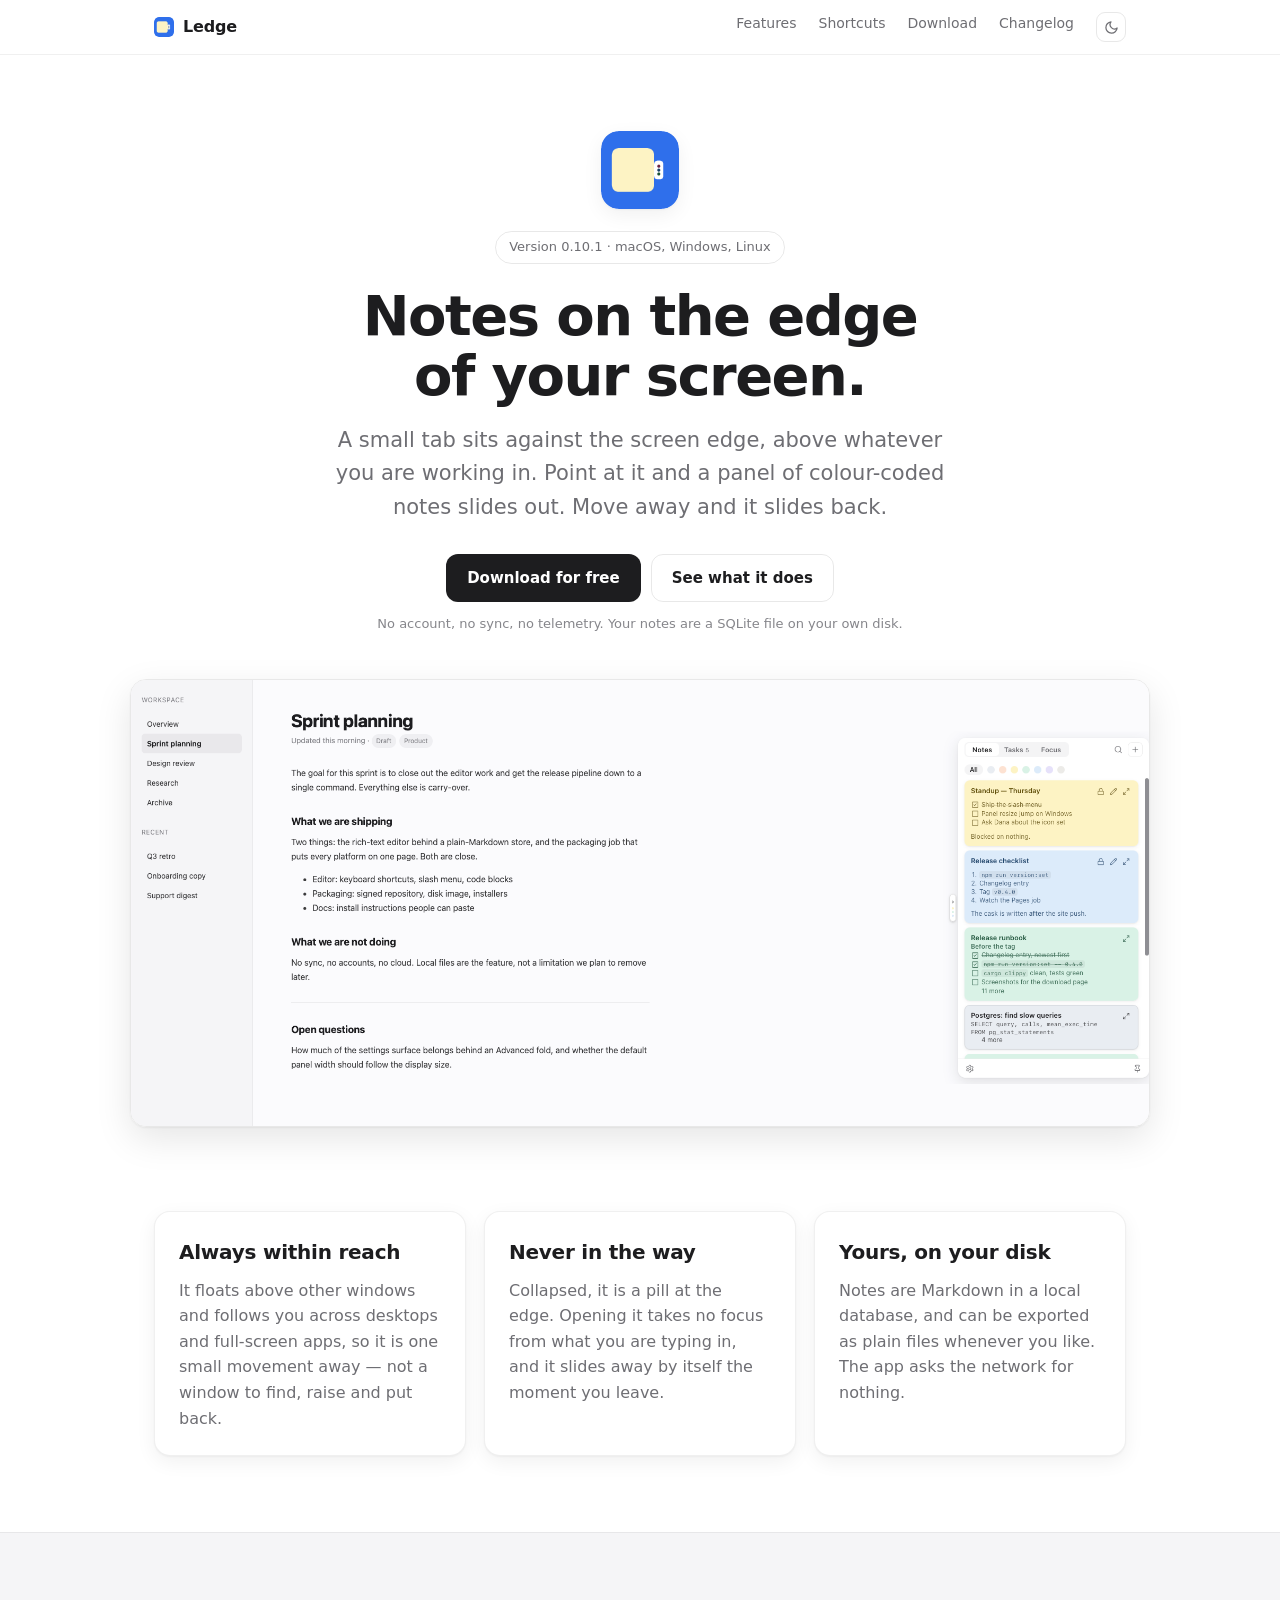
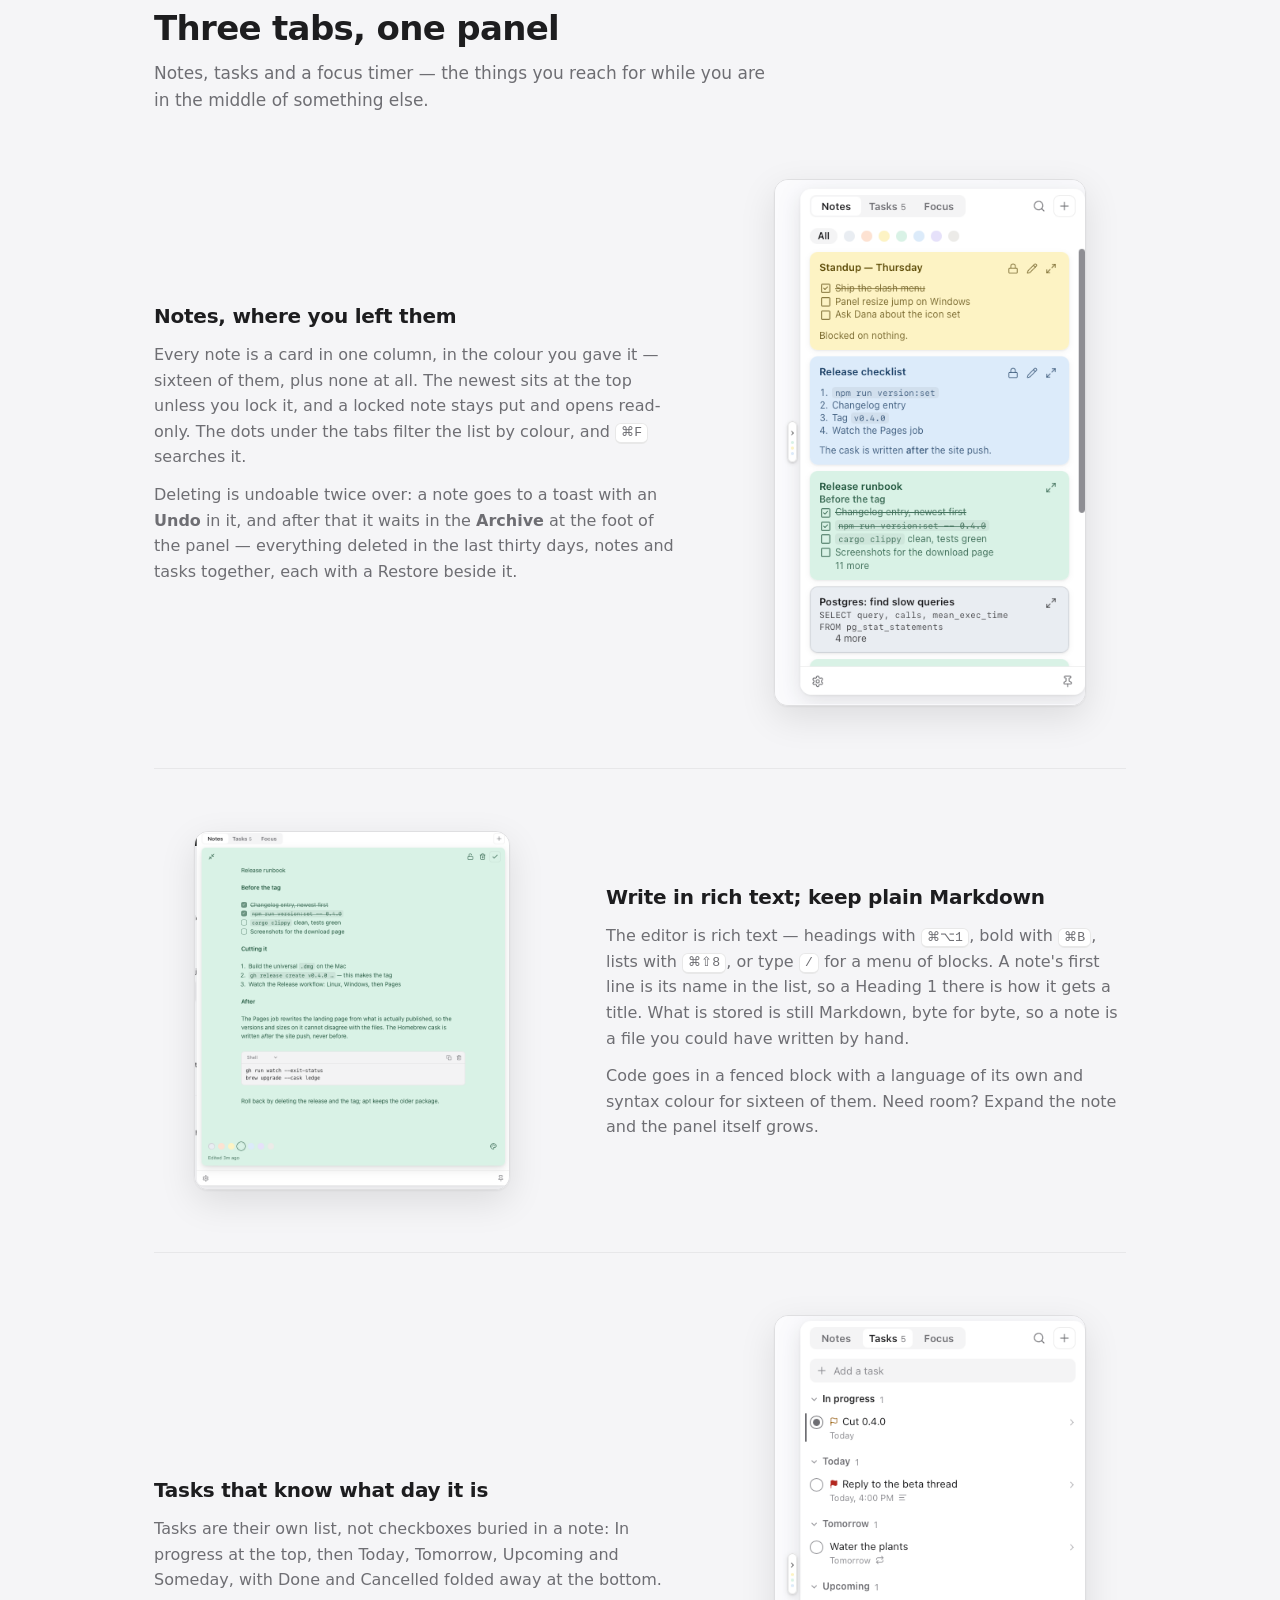
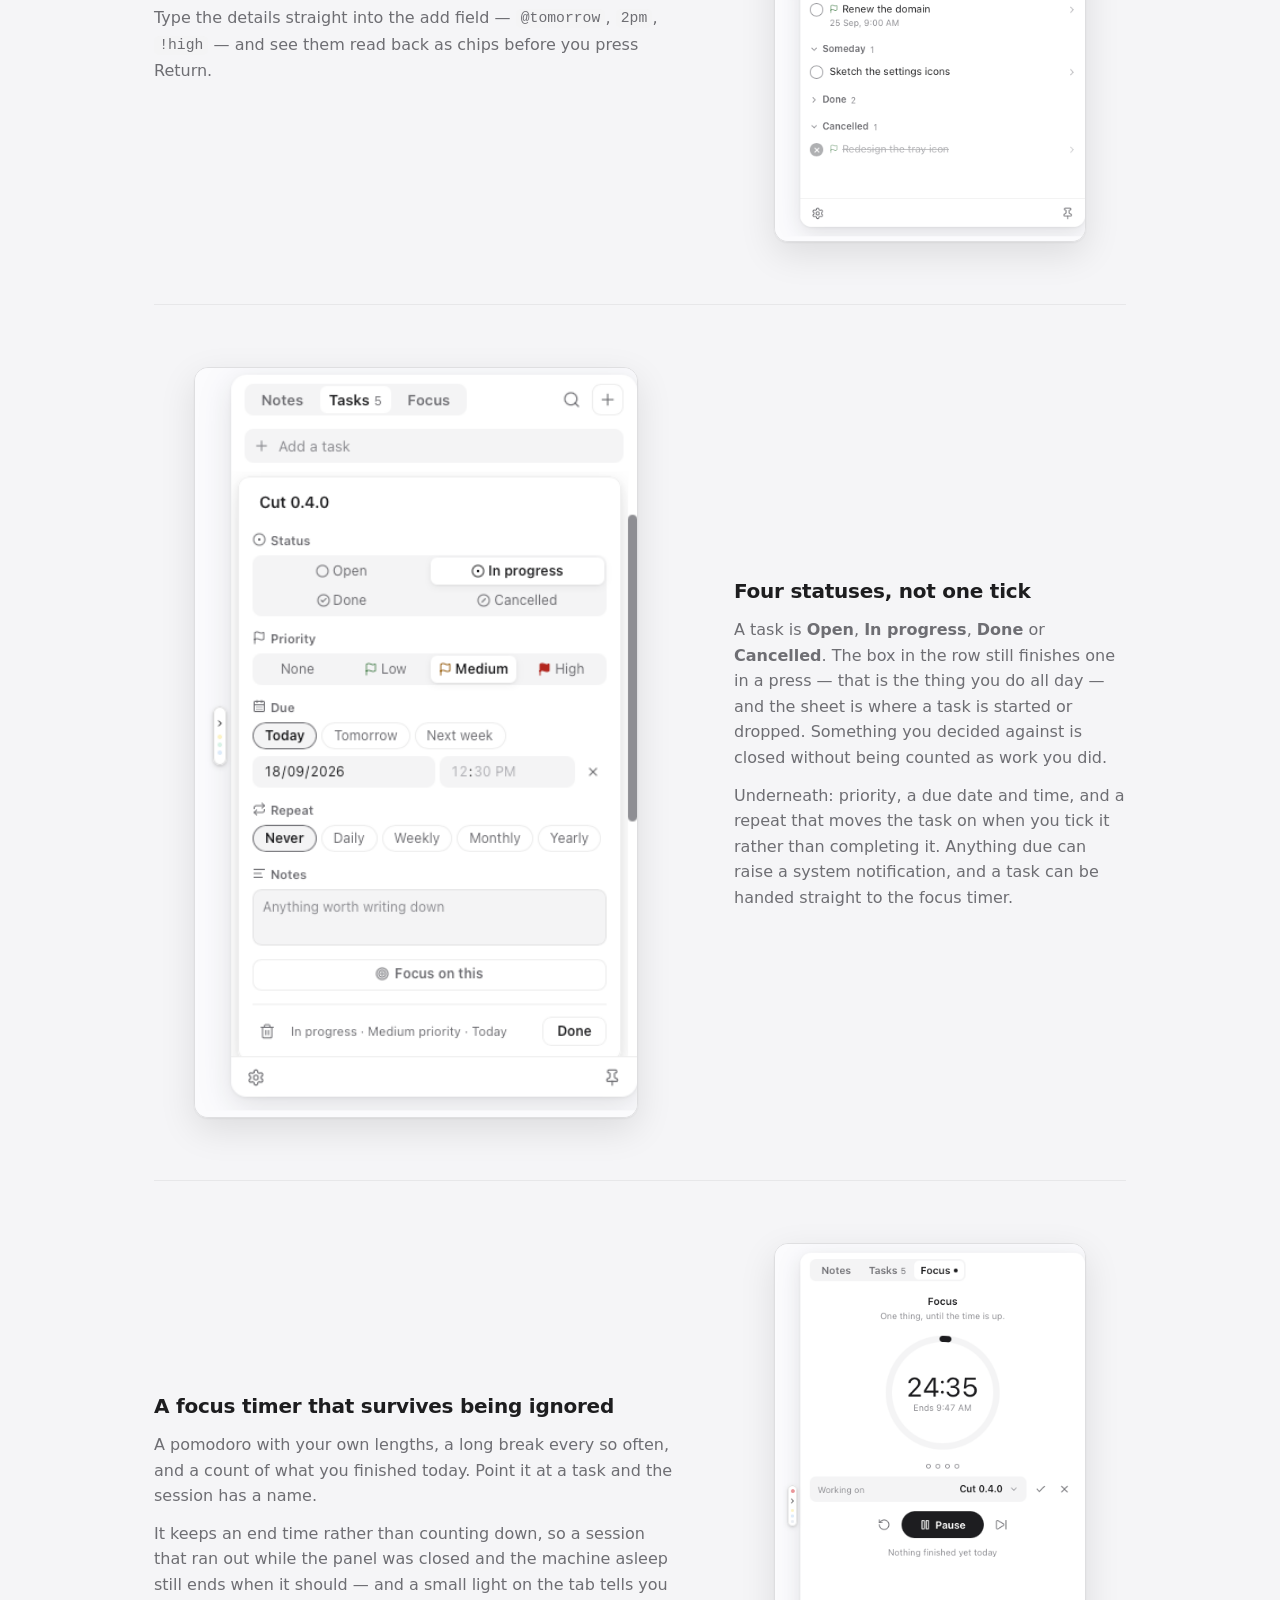
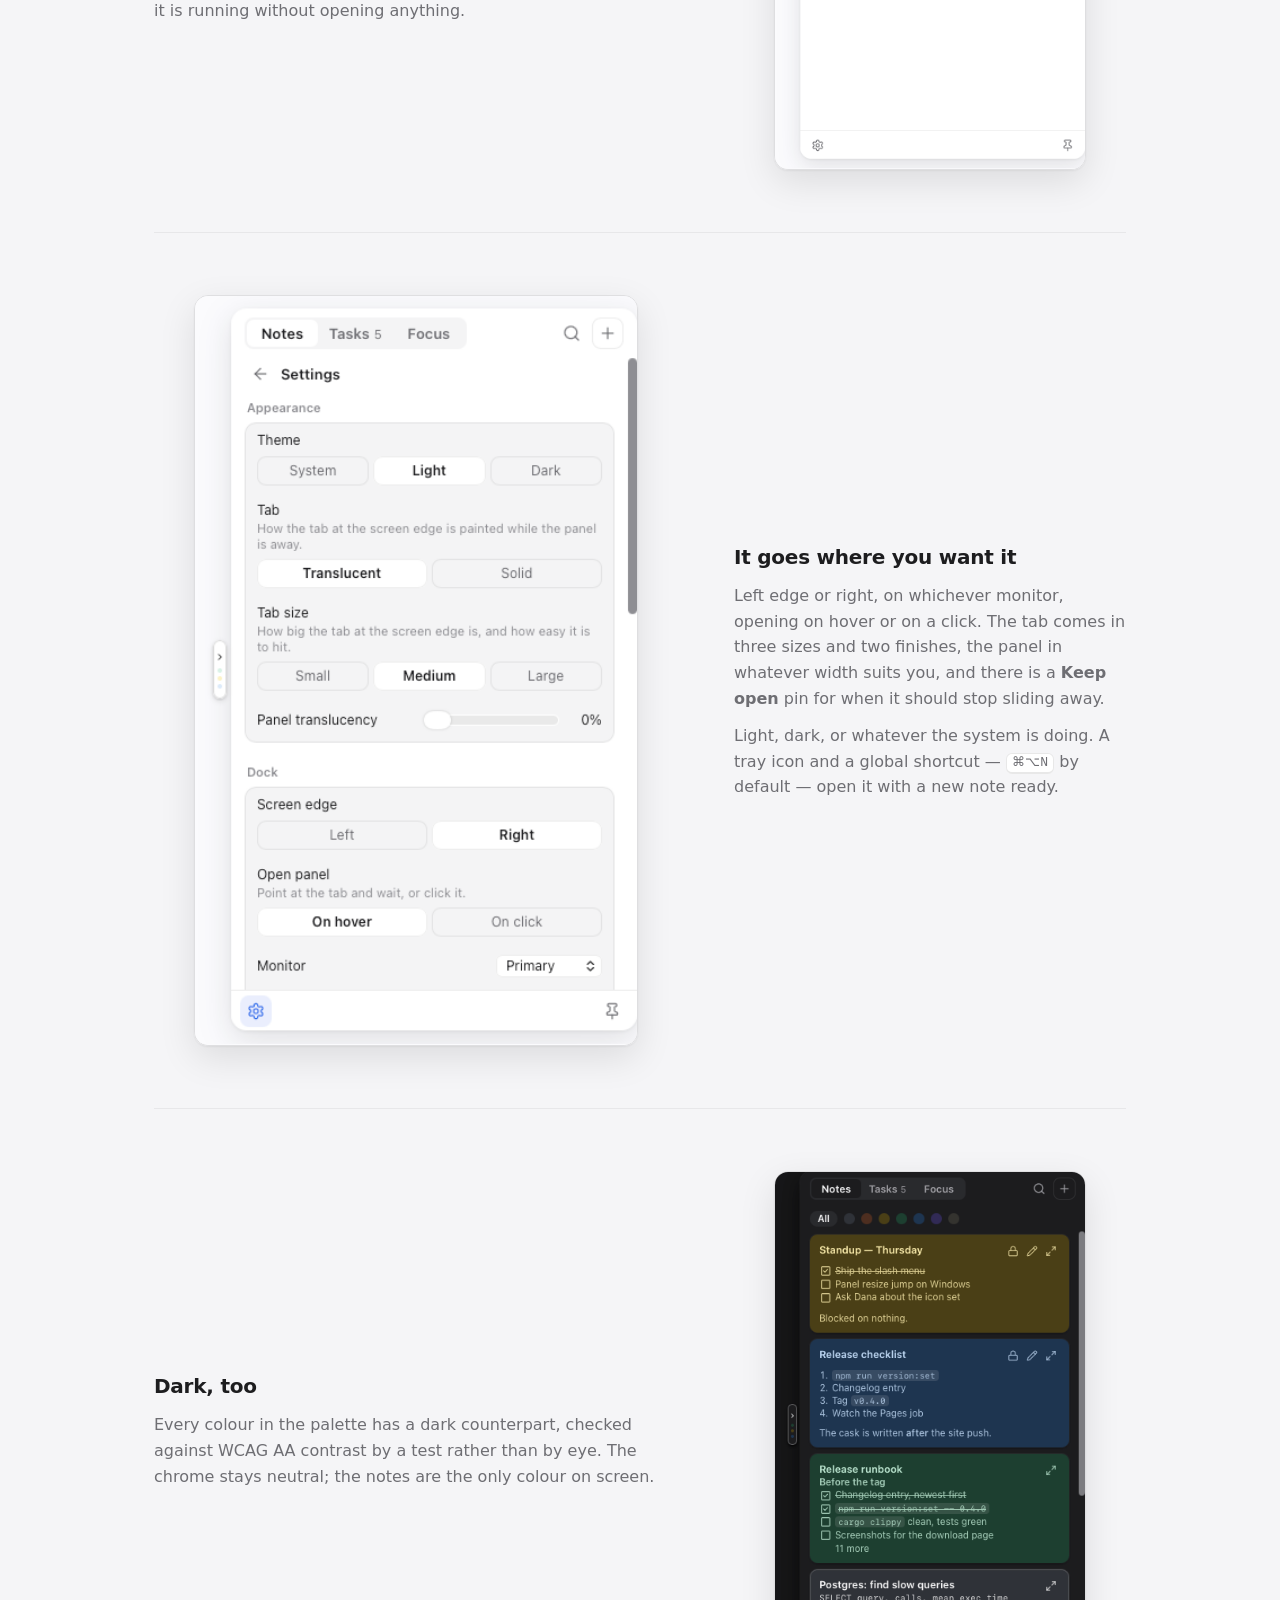
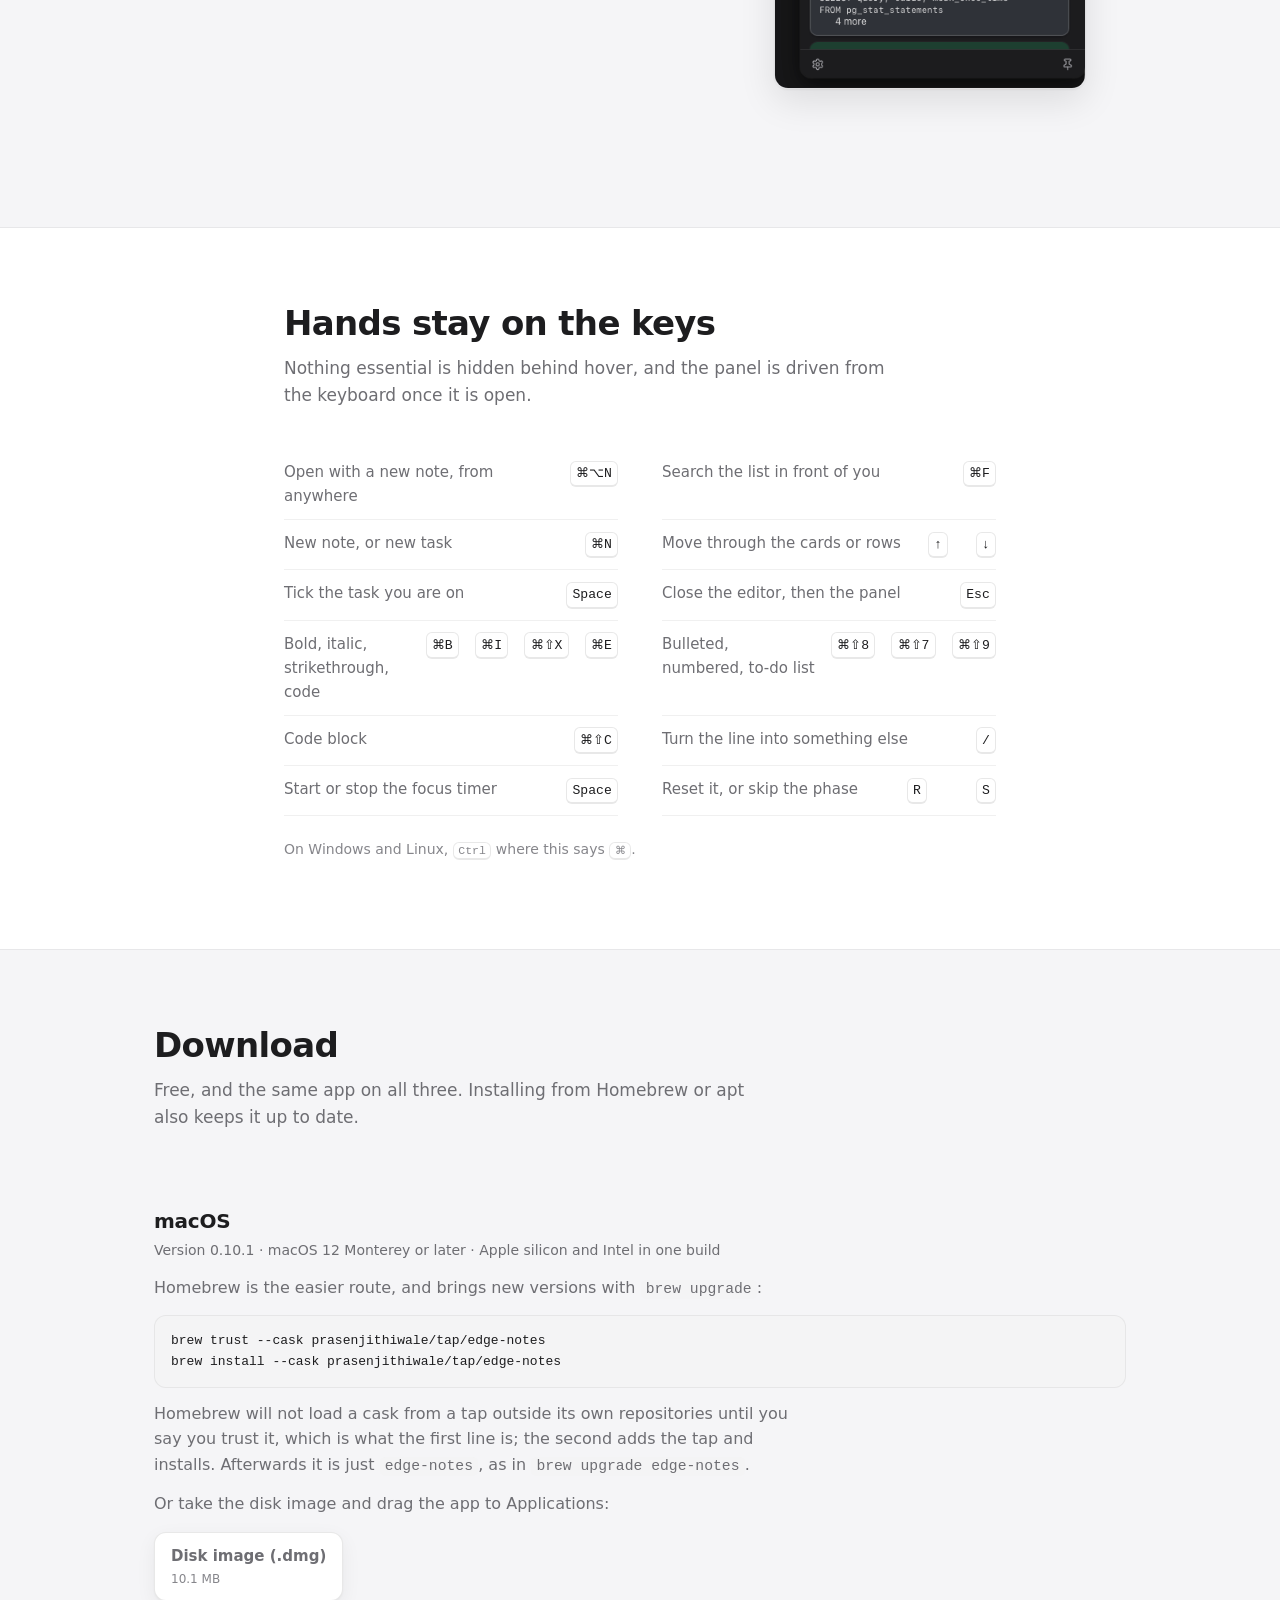
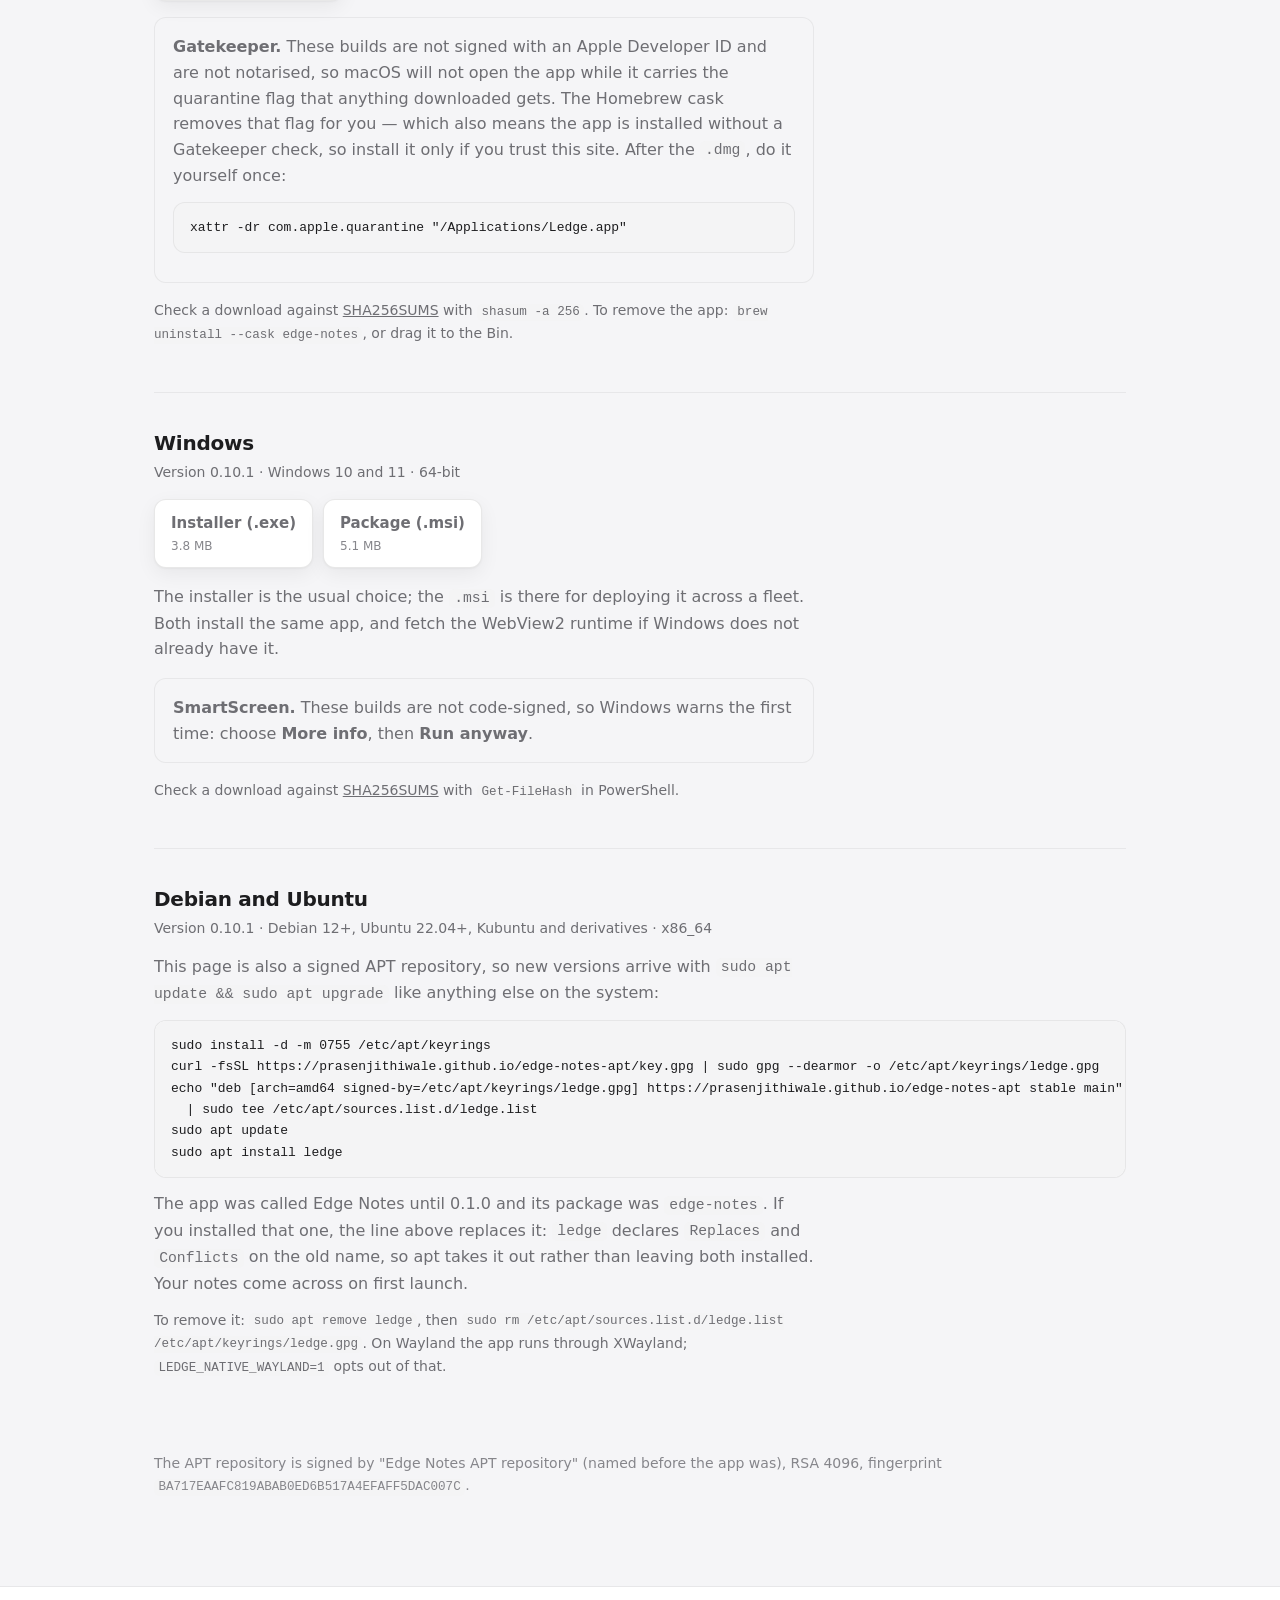
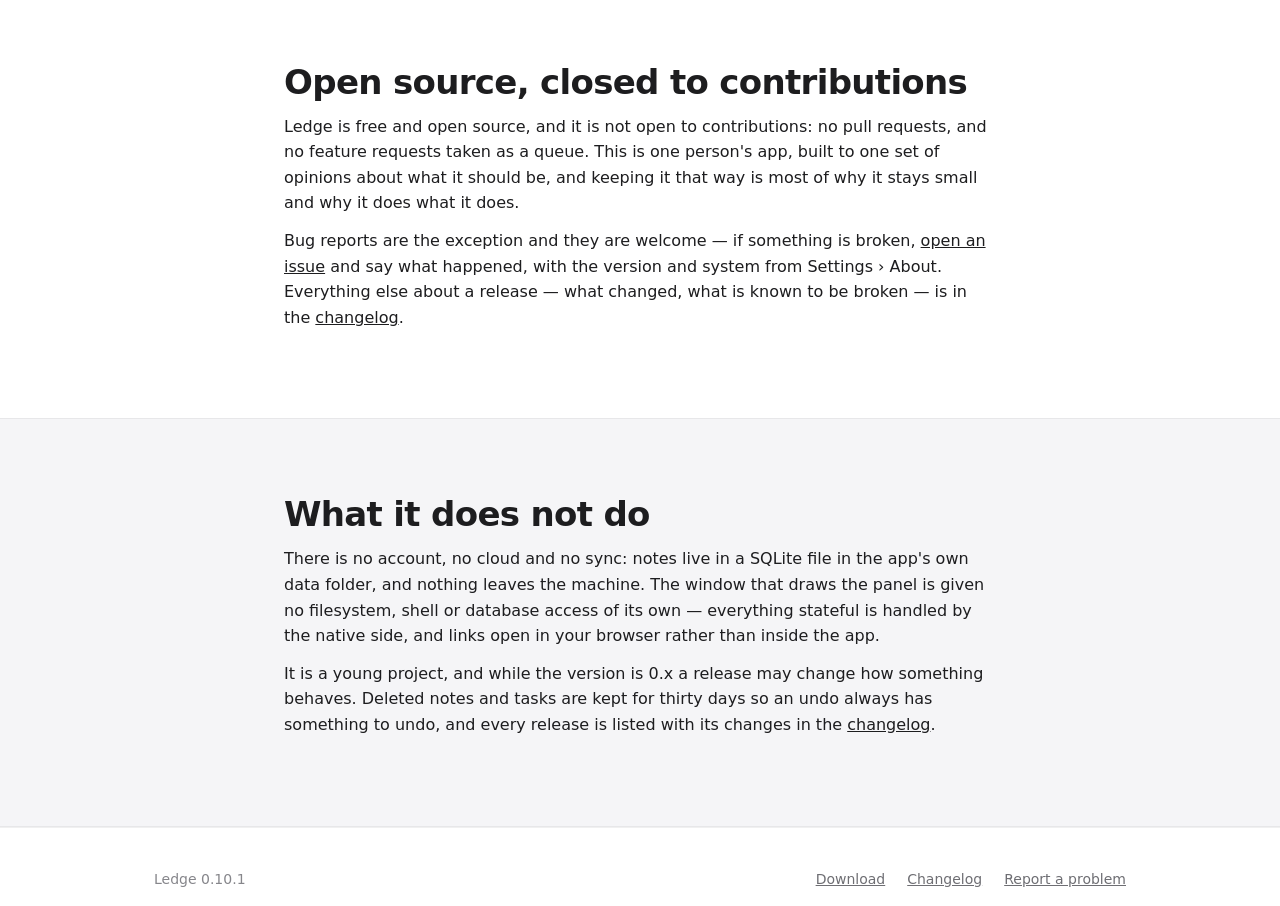
==== commit 691feb45: "edge-notes 0.10.1" ====
--- a/index.html
+++ b/index.html
@@ -62,7 +62,7 @@
 
 <div class="hero wrap">
   <img class="app-icon" src="icon.png" width="78" height="78" alt="">
-  <span class="eyebrow">Version 0.10.0 &middot; macOS, Windows, Linux</span>
+  <span class="eyebrow">Version 0.10.1 &middot; macOS, Windows, Linux</span>
   <h1>Notes on the edge<br>of your screen.</h1>
   <p class="lede">A small tab sits against the screen edge, above whatever you are
   working in. Point at it and a panel of colour-coded notes slides out. Move away
@@ -236,7 +236,7 @@
     <article class="platform" id="macos">
       <header class="platform-head">
         <h3>macOS</h3>
-        <p class="meta">Version 0.10.0 &middot; macOS 12 Monterey or later &middot; Apple silicon and Intel in one build</p>
+        <p class="meta">Version 0.10.1 &middot; macOS 12 Monterey or later &middot; Apple silicon and Intel in one build</p>
       </header>
       <p>Homebrew is the easier route, and brings new versions with
       <code>brew upgrade</code>:</p>
@@ -248,7 +248,7 @@
       <code>brew upgrade edge-notes</code>.</p>
       <p>Or take the disk image and drag the app to Applications:</p>
       <p class="downloads">
-        <a class="download" href="https://prasenjithiwale.github.io/edge-notes-apt/macos/Ledge_0.10.0_macOS_universal.dmg">
+        <a class="download" href="https://prasenjithiwale.github.io/edge-notes-apt/macos/Ledge_0.10.1_macOS_universal.dmg">
           <span class="download-label">Disk image (.dmg)</span>
           <span class="download-meta">10.1 MB</span>
         </a>
@@ -271,14 +271,14 @@
     <article class="platform" id="windows">
       <header class="platform-head">
         <h3>Windows</h3>
-        <p class="meta">Version 0.10.0 &middot; Windows 10 and 11 &middot; 64-bit</p>
+        <p class="meta">Version 0.10.1 &middot; Windows 10 and 11 &middot; 64-bit</p>
       </header>
       <p class="downloads">
-        <a class="download" href="https://prasenjithiwale.github.io/edge-notes-apt/windows/Ledge_0.10.0_windows_x64-setup.exe">
+        <a class="download" href="https://prasenjithiwale.github.io/edge-notes-apt/windows/Ledge_0.10.1_windows_x64-setup.exe">
           <span class="download-label">Installer (.exe)</span>
           <span class="download-meta">3.8 MB</span>
         </a>
-        <a class="download" href="https://prasenjithiwale.github.io/edge-notes-apt/windows/Ledge_0.10.0_windows_x64.msi">
+        <a class="download" href="https://prasenjithiwale.github.io/edge-notes-apt/windows/Ledge_0.10.1_windows_x64.msi">
           <span class="download-label">Package (.msi)</span>
           <span class="download-meta">5.1 MB</span>
         </a>
@@ -298,7 +298,7 @@
     <article class="platform" id="linux">
       <header class="platform-head">
         <h3>Debian and Ubuntu</h3>
-        <p class="meta">Version 0.10.0 &middot; Debian 12+, Ubuntu 22.04+, Kubuntu and derivatives &middot; x86_64</p>
+        <p class="meta">Version 0.10.1 &middot; Debian 12+, Ubuntu 22.04+, Kubuntu and derivatives &middot; x86_64</p>
       </header>
       <p>This page is also a signed APT repository, so new versions arrive with
       <code>sudo apt update &amp;&amp; sudo apt upgrade</code> like anything else
@@ -362,7 +362,7 @@
 
 <footer>
   <div class="wrap foot-row">
-    <span>Ledge 0.10.0</span>
+    <span>Ledge 0.10.1</span>
     <span class="spacer"></span>
     <a href="#download">Download</a>
     <a href="changelog.html">Changelog</a>
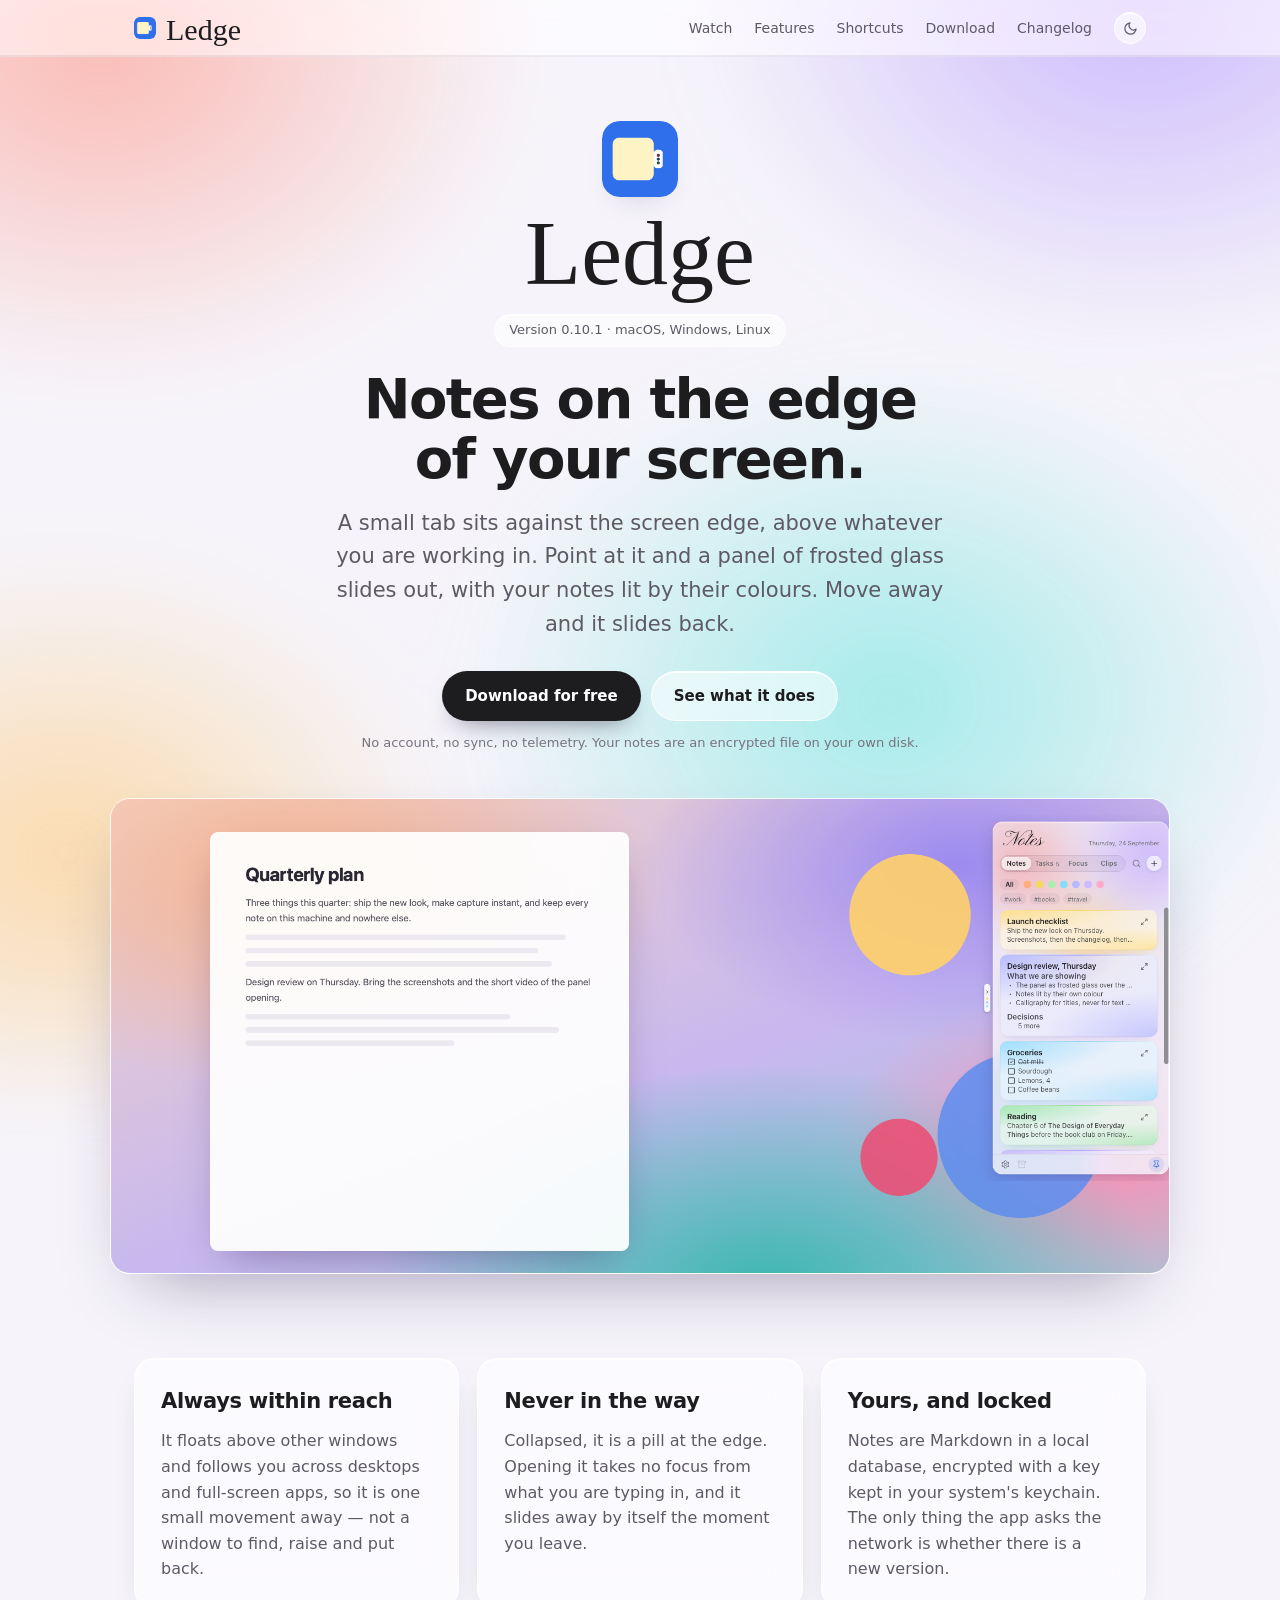
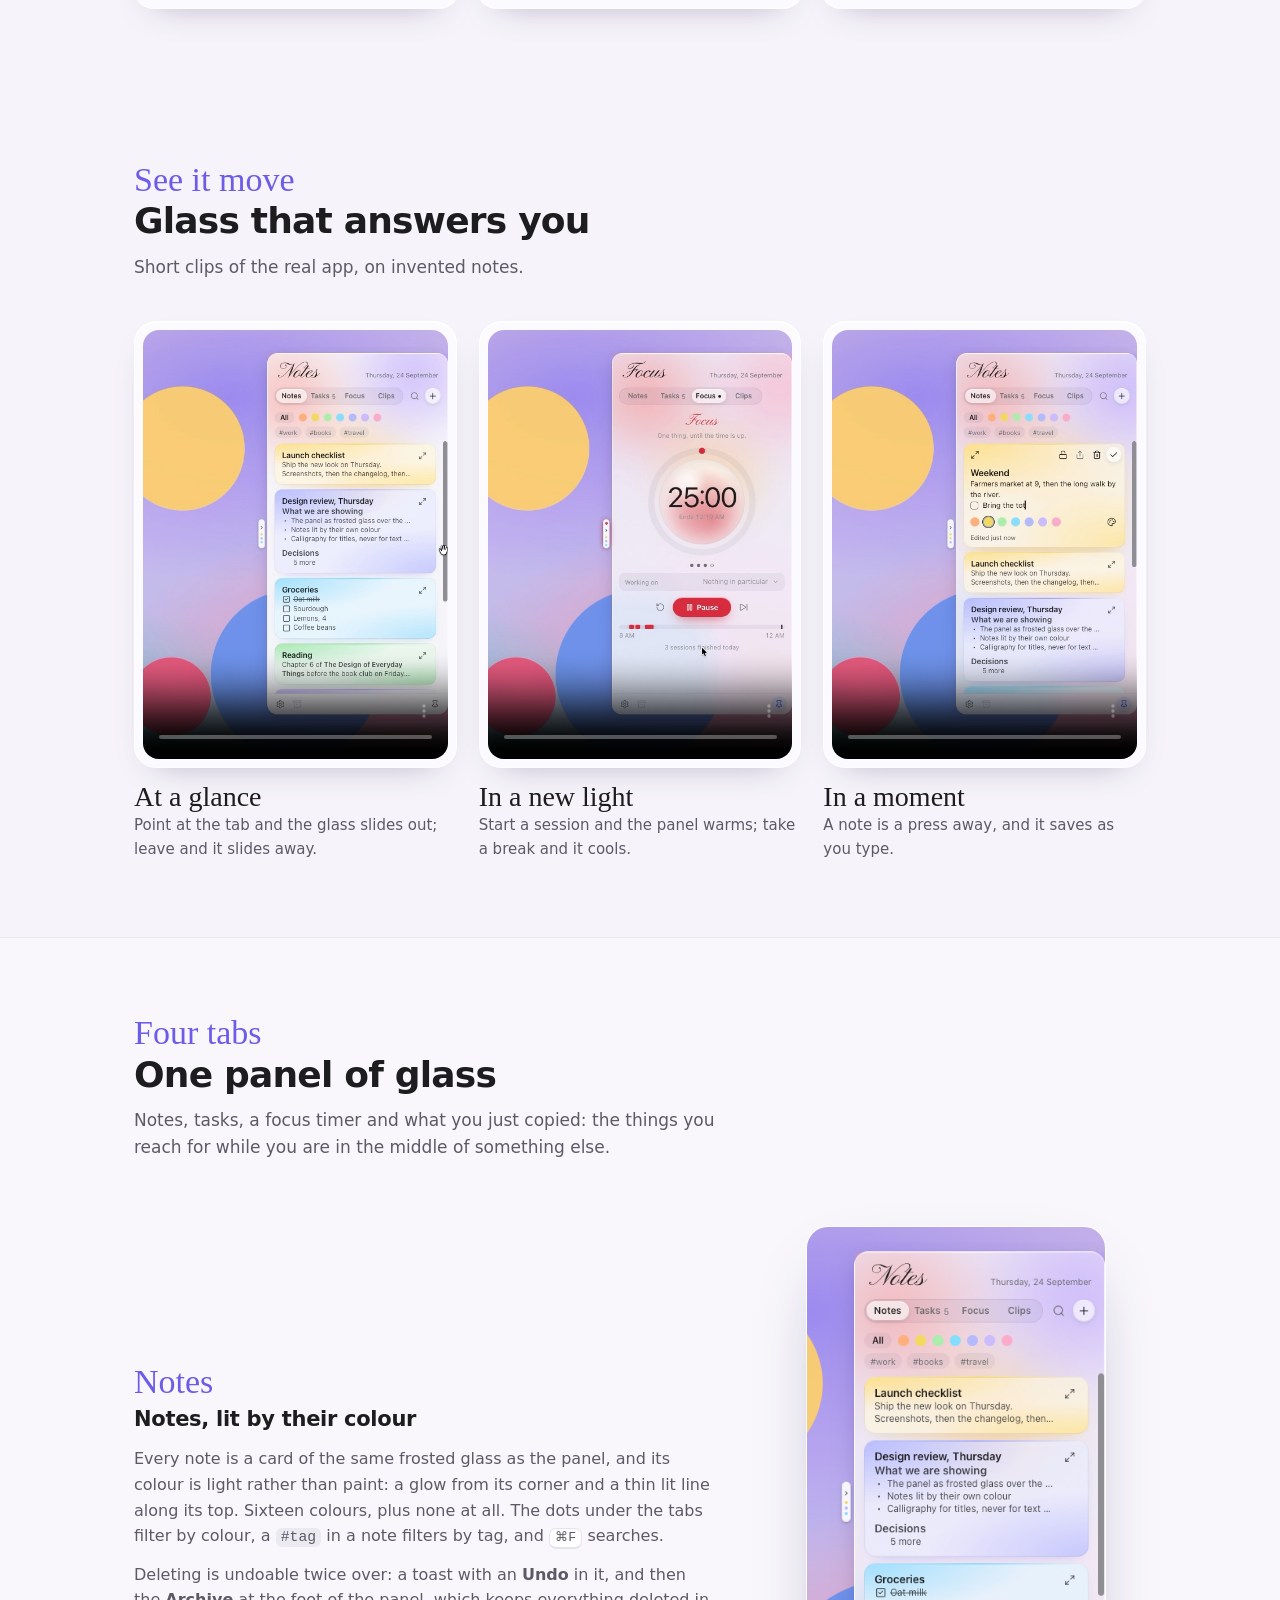
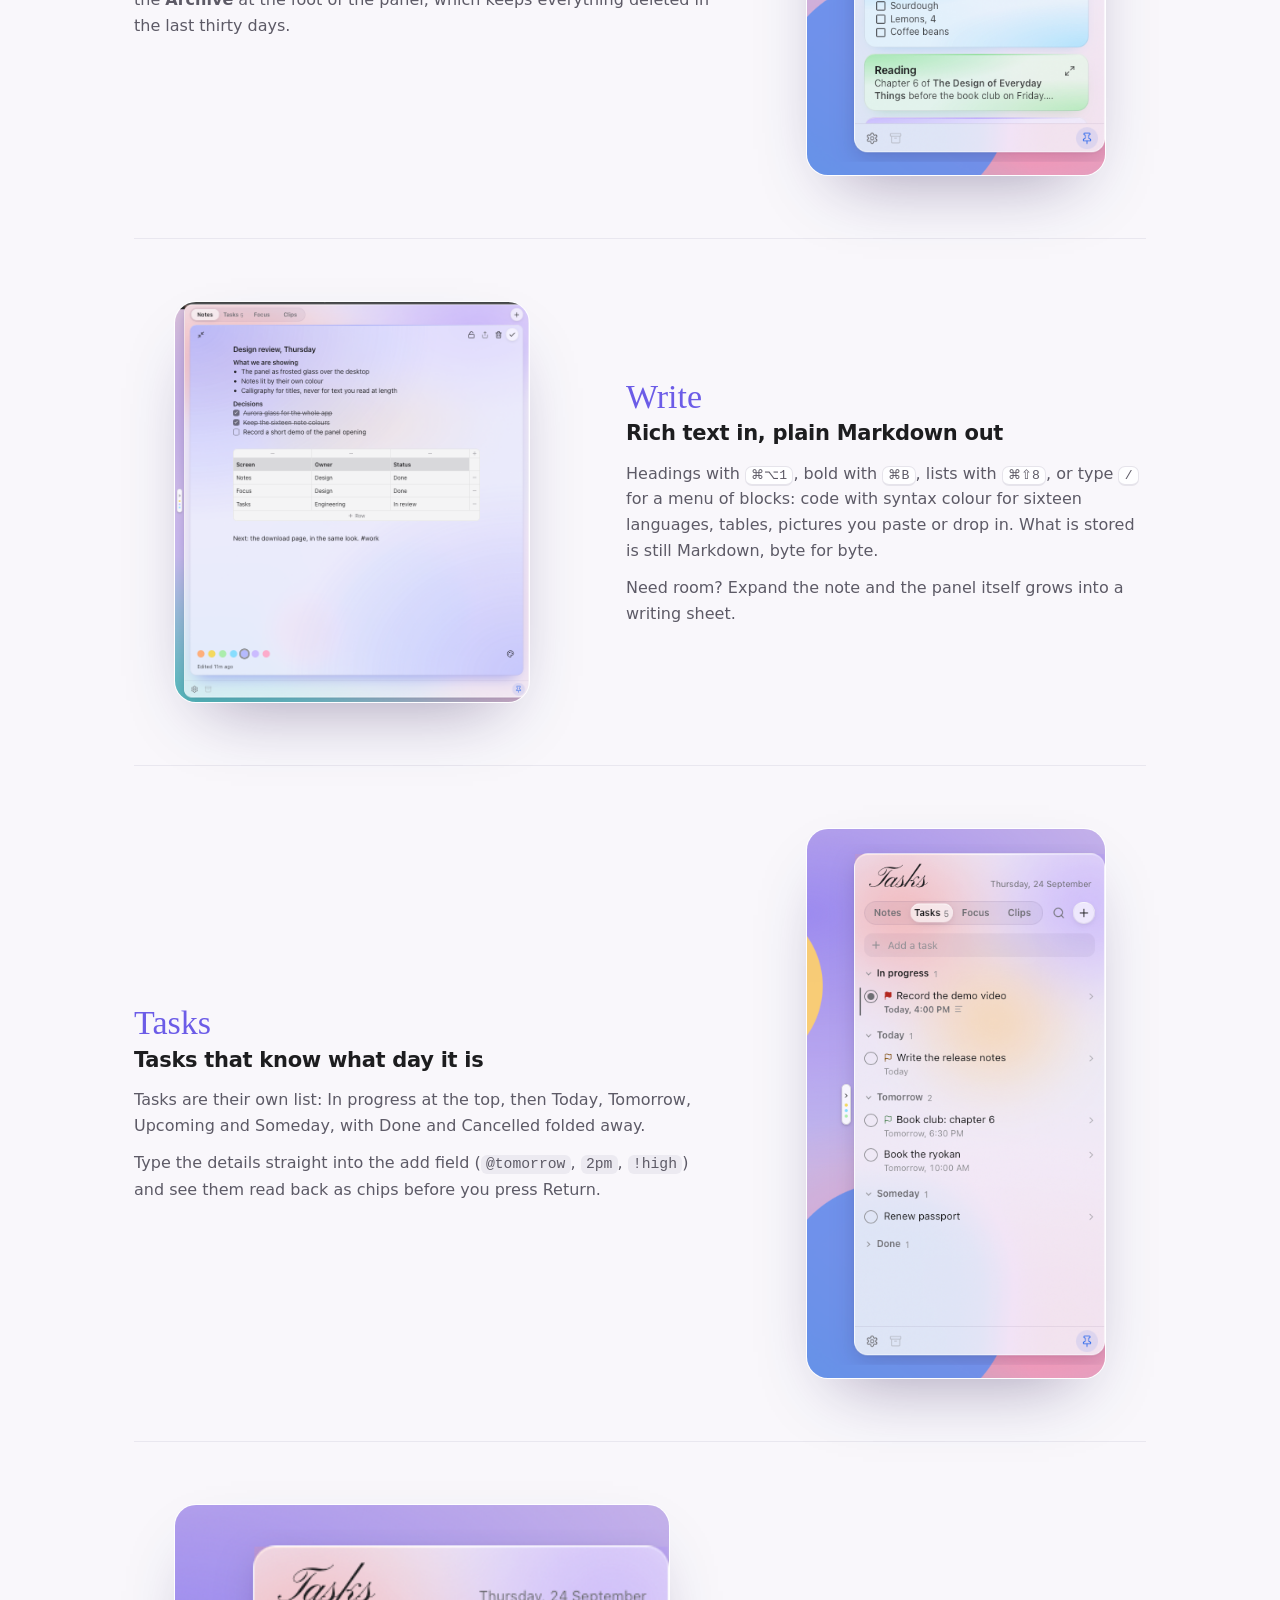
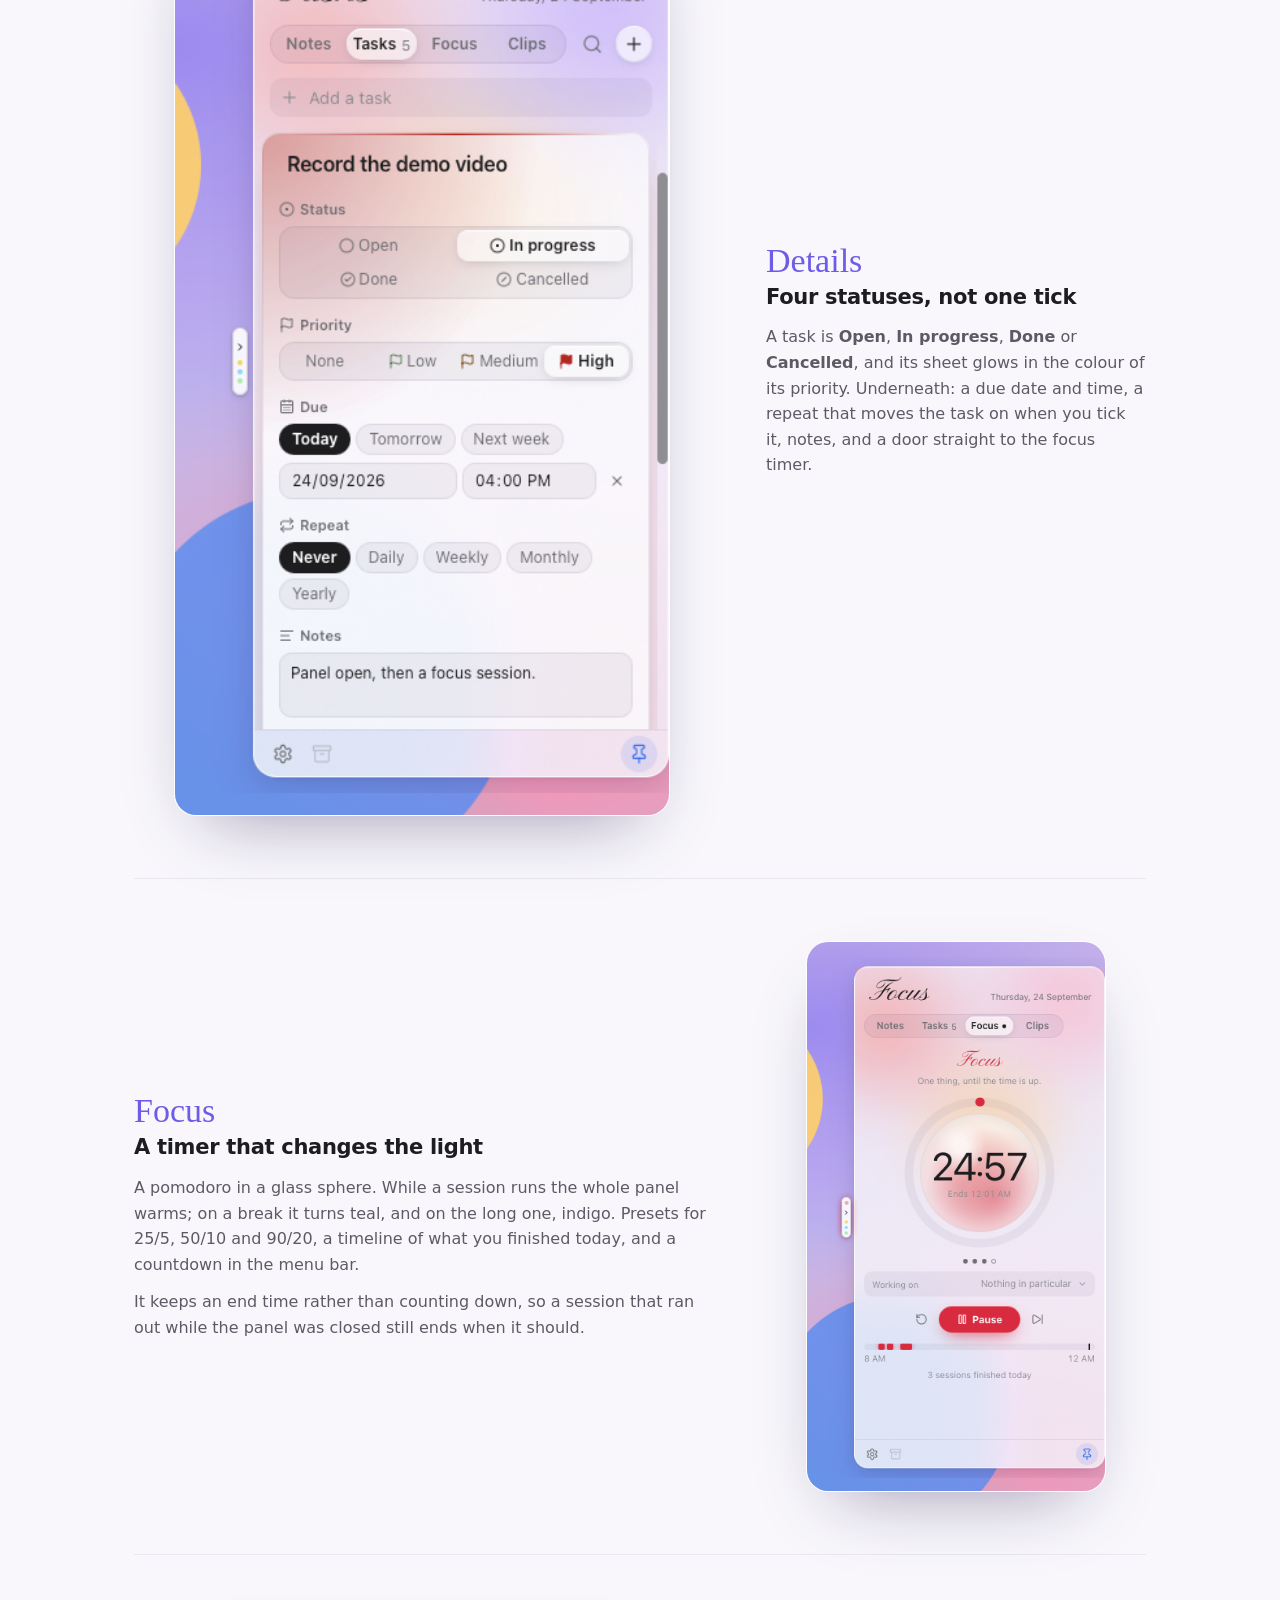
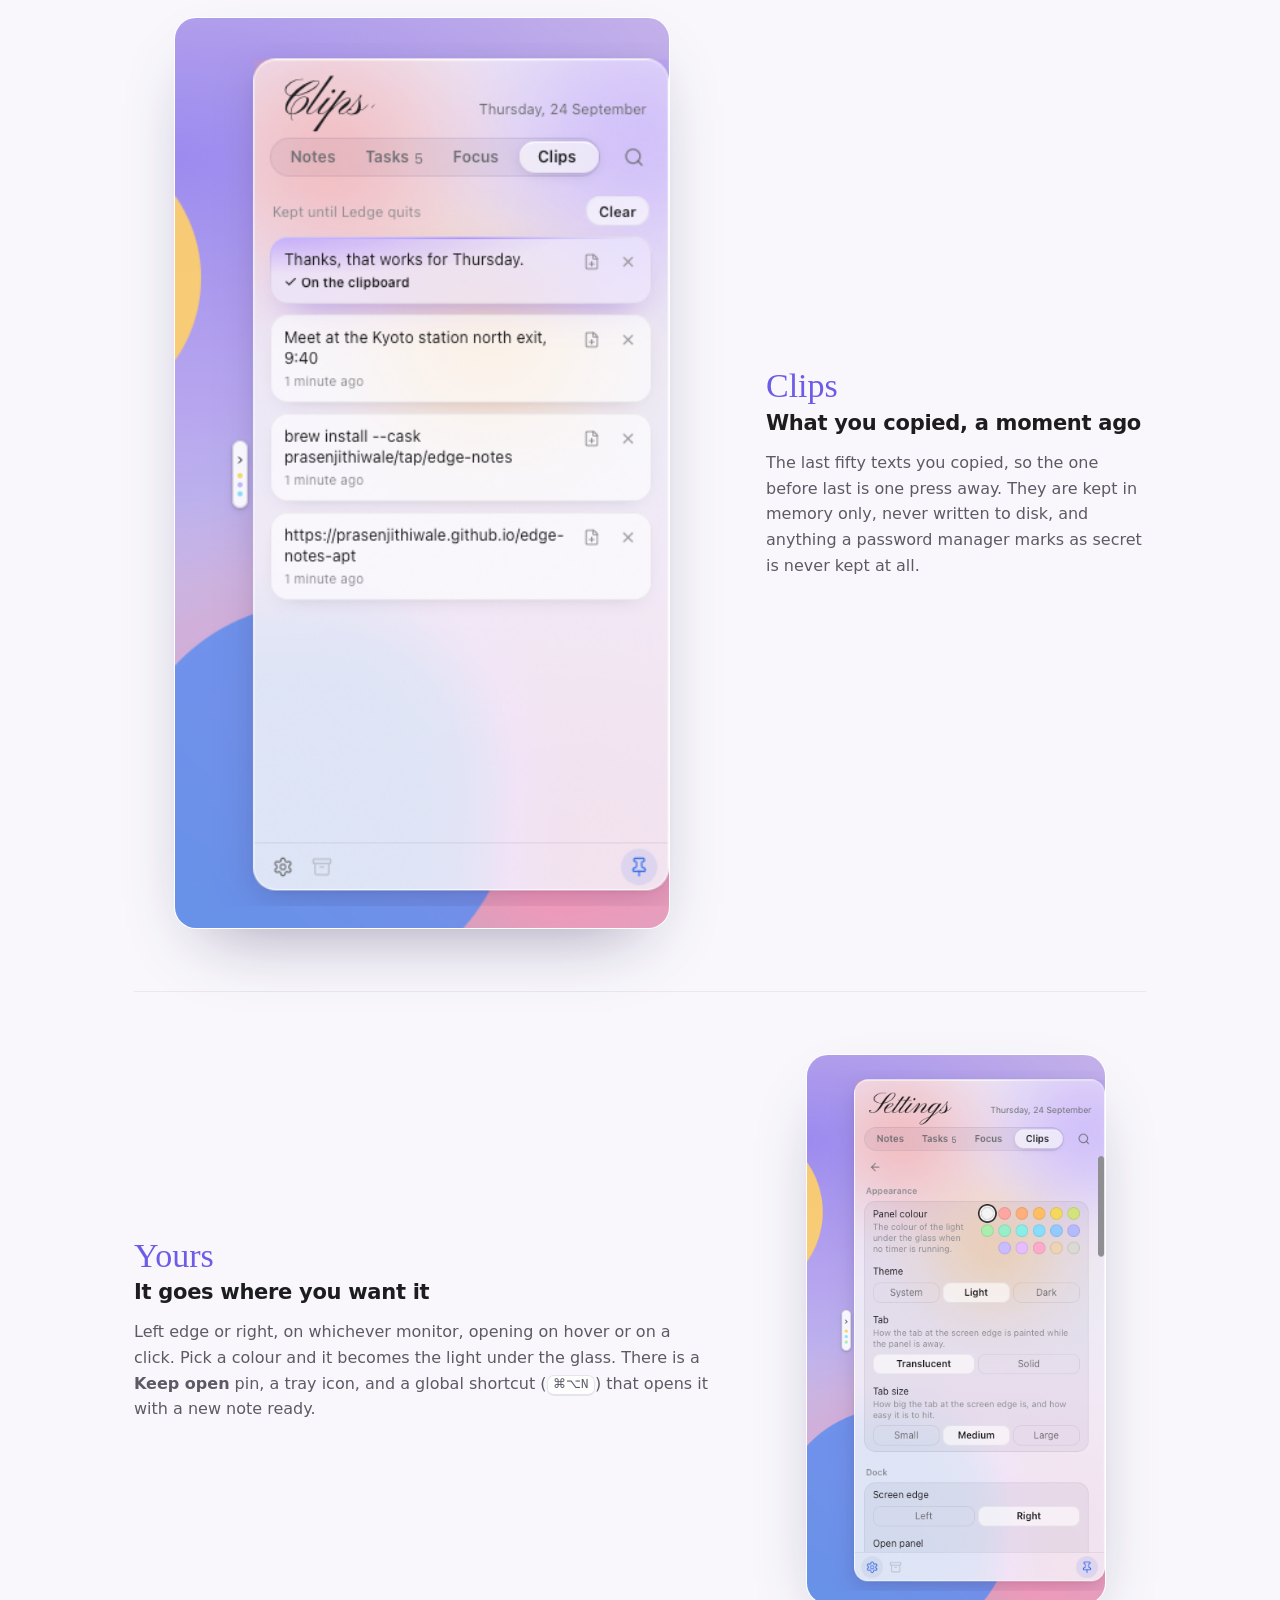
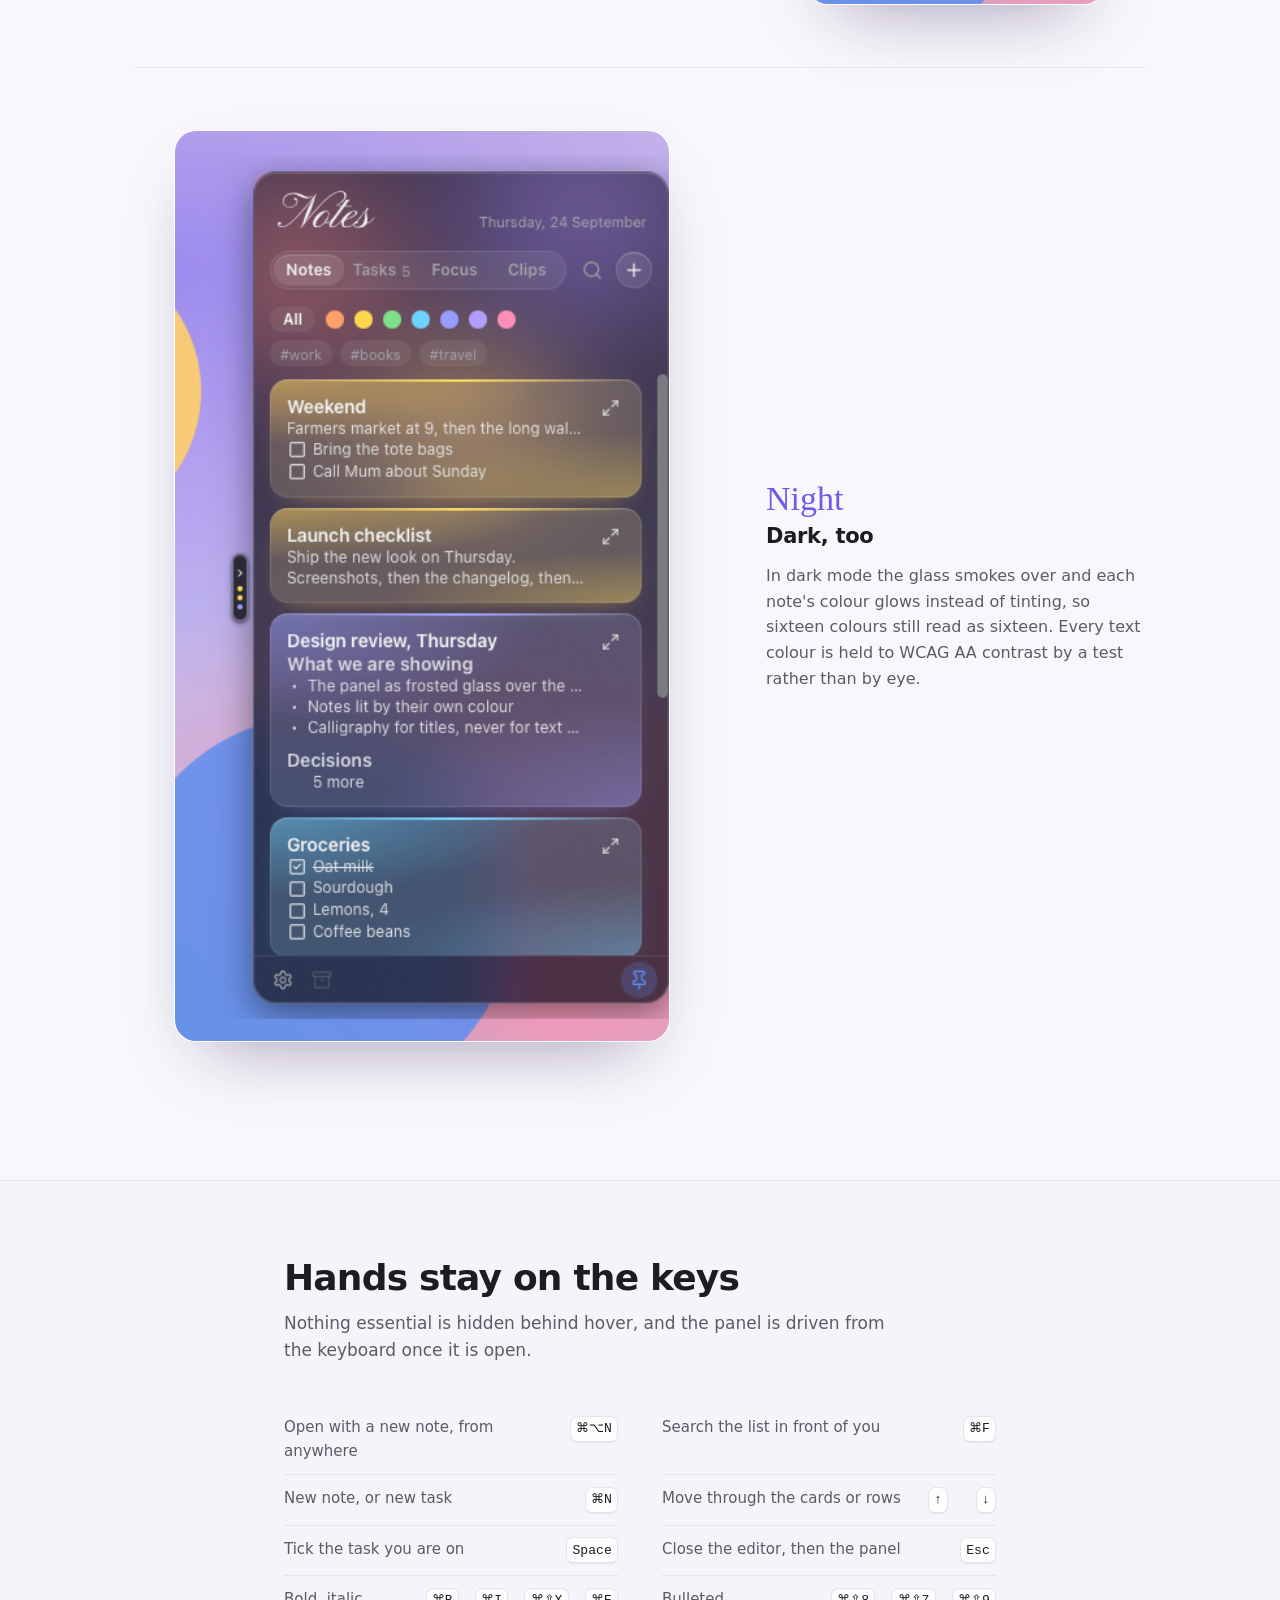
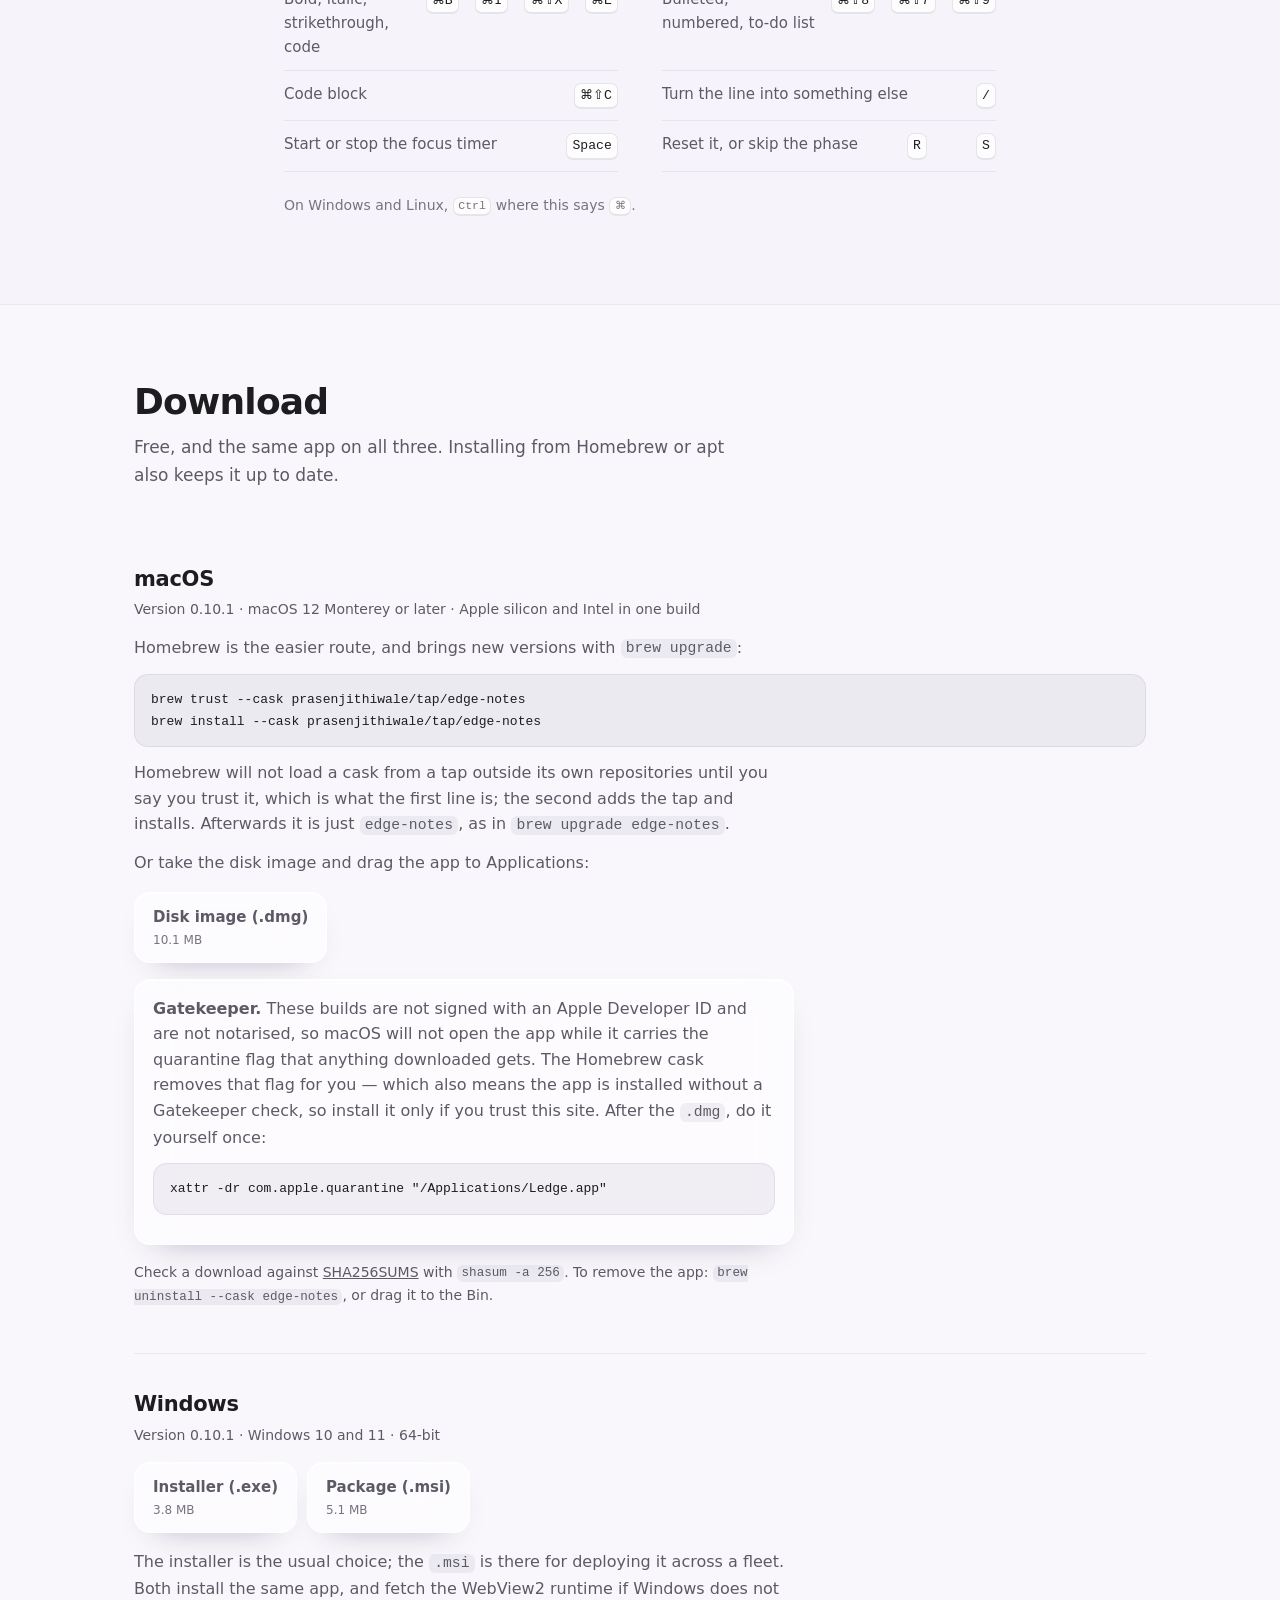
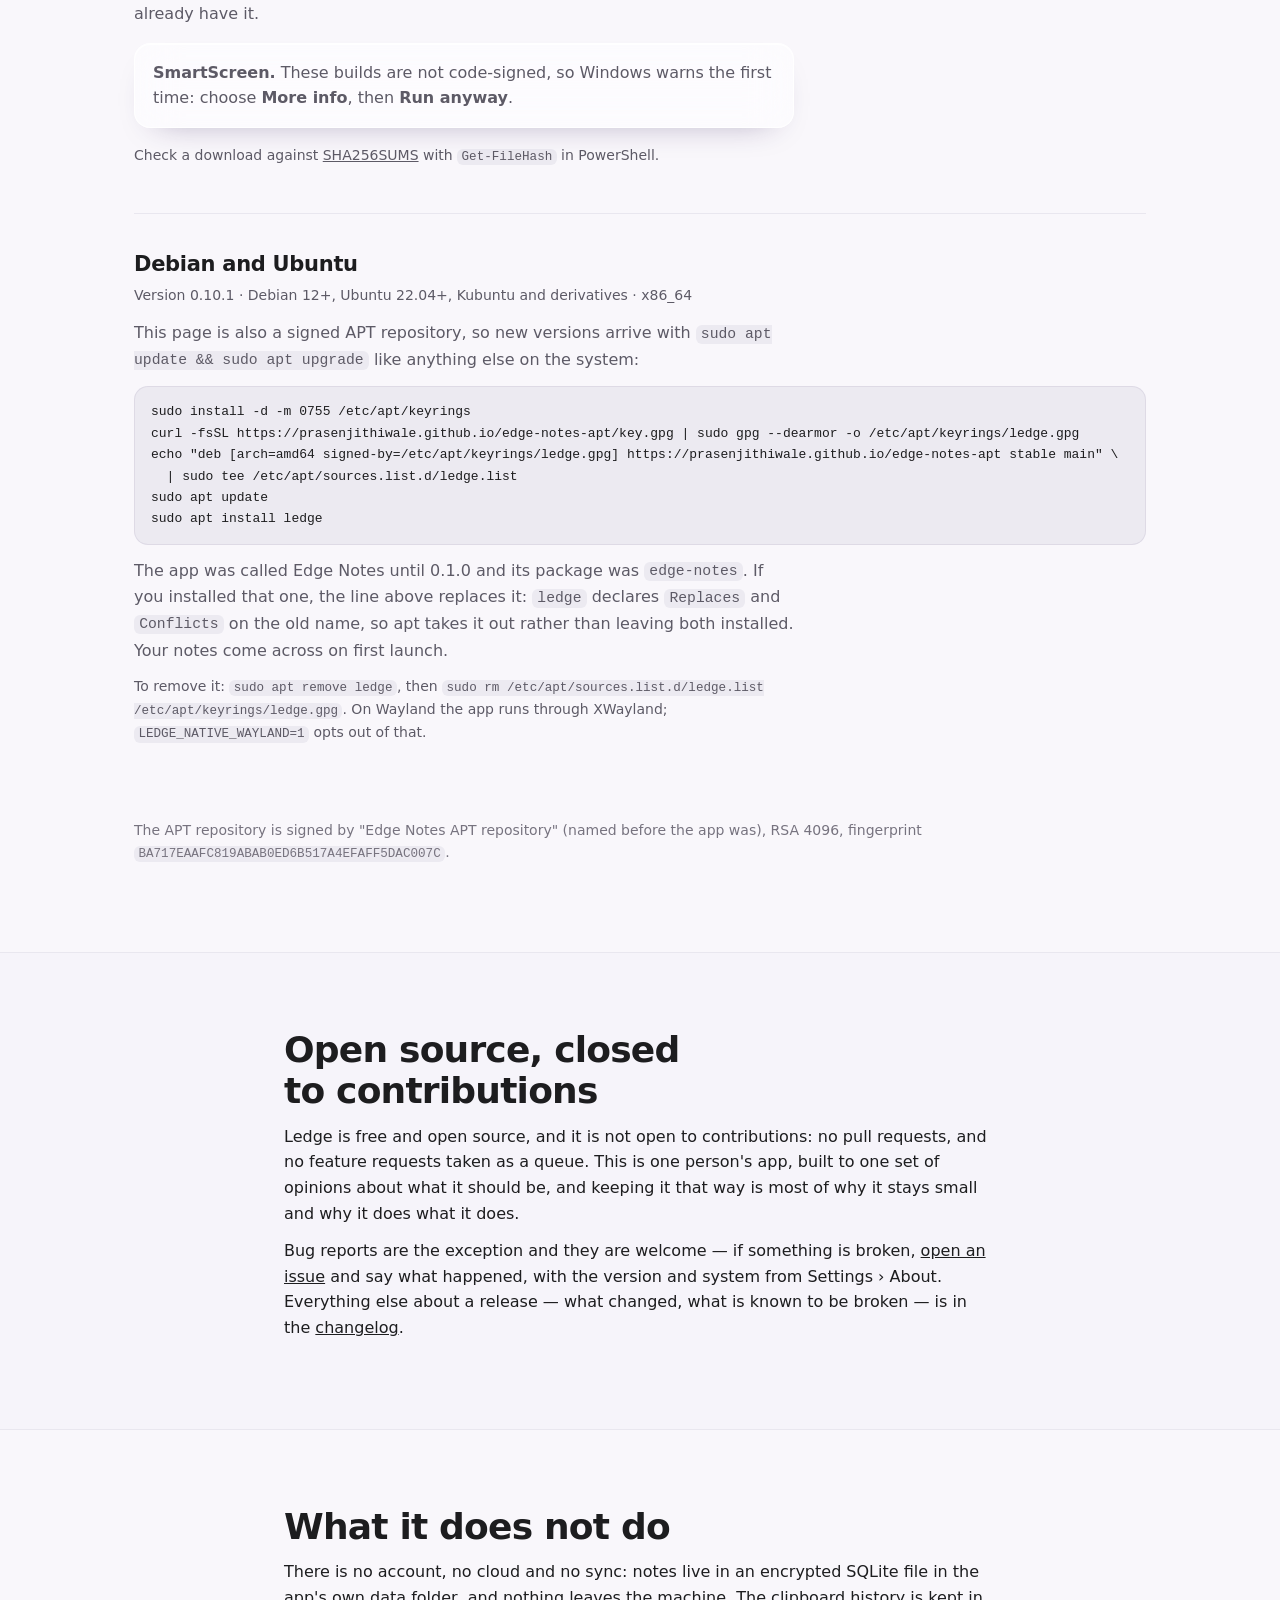
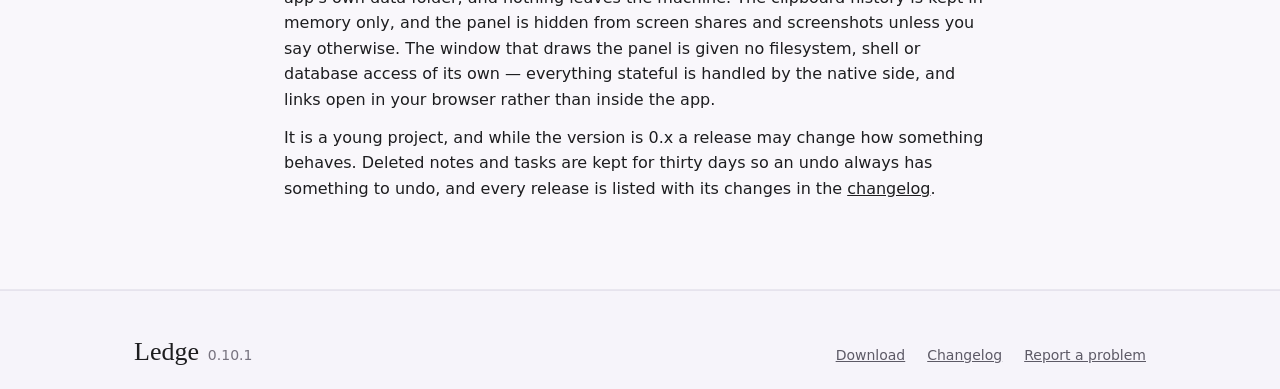
==== commit 8d8fb57f: "Landing page in Aurora glass, with clips Generated by tools/render_site.sh in the source repository:" ====
--- a/index.html
+++ b/index.html
@@ -4,7 +4,7 @@
 <meta charset="utf-8">
 <meta name="viewport" content="width=device-width, initial-scale=1">
 <title>Ledge — notes on the edge of your screen</title>
-<meta name="description" content="Ledge is a small notes, tasks and focus widget docked to the edge of your screen. Free, local-only, for macOS, Windows, Debian and Ubuntu.">
+<meta name="description" content="Ledge is a small notes, tasks, focus and clipboard widget docked to the edge of your screen, made of frosted glass. Free, encrypted, local-only, for macOS, Windows, Debian and Ubuntu.">
 <meta property="og:title" content="Ledge — notes on the edge of your screen">
 <meta property="og:description" content="Point at the tab and a panel of colour-coded notes slides out; move away and it slides back. Free, local-only, for macOS, Windows and Linux.">
 <meta property="og:type" content="website">
@@ -44,8 +44,9 @@
 
 <header class="top">
   <div class="wrap top-inner">
-    <a class="wordmark" href="./"><img class="mark" src="icon.png" width="20" height="20" alt=""> Ledge</a>
+    <a class="wordmark" href="./"><img class="mark" src="icon.png" width="22" height="22" alt=""> <span class="script">Ledge</span></a>
     <nav>
+      <a href="#watch" class="hide-sm">Watch</a>
       <a href="#features">Features</a>
       <a href="#keys" class="hide-sm">Shortcuts</a>
       <a href="#download">Download</a>
@@ -59,21 +60,38 @@
 </header>
 
 <main id="top">
+<script>
+  // The clips play only while they are on screen, and not at all for a reader
+  // who has asked for less motion: they keep their poster and their controls.
+  document.addEventListener("DOMContentLoaded", function () {
+    var reduce = window.matchMedia && window.matchMedia("(prefers-reduced-motion: reduce)").matches;
+    var clips = document.querySelectorAll(".reel video");
+    if (reduce || !("IntersectionObserver" in window)) { return; }
+    var seen = new IntersectionObserver(function (entries) {
+      entries.forEach(function (entry) {
+        var video = entry.target;
+        if (entry.isIntersecting) { video.play().catch(function () {}); } else { video.pause(); }
+      });
+    }, { threshold: 0.4 });
+    clips.forEach(function (video) { seen.observe(video); });
+  });
+</script>
 
 <div class="hero wrap">
-  <img class="app-icon" src="icon.png" width="78" height="78" alt="">
+  <img class="app-icon" src="icon.png" width="76" height="76" alt="">
+  <p class="hero-script script" aria-hidden="true">Ledge</p>
   <span class="eyebrow">Version 0.10.1 &middot; macOS, Windows, Linux</span>
   <h1>Notes on the edge<br>of your screen.</h1>
   <p class="lede">A small tab sits against the screen edge, above whatever you are
-  working in. Point at it and a panel of colour-coded notes slides out. Move away
-  and it slides back.</p>
+  working in. Point at it and a panel of frosted glass slides out, with your notes
+  lit by their colours. Move away and it slides back.</p>
   <p class="cta">
     <a class="button" href="#download">Download for free</a>
     <a class="button secondary" href="#features">See what it does</a>
   </p>
-  <p class="under-cta">No account, no sync, no telemetry. Your notes are a SQLite file on your own disk.</p>
+  <p class="under-cta">No account, no sync, no telemetry. Your notes are an encrypted file on your own disk.</p>
   <figure class="hero-shot">
-    <img src="screenshots/hero.png" width="1920" height="840" alt="The Ledge panel open on the right-hand edge of a screen, over a document, showing four colour-coded notes." loading="eager">
+    <img src="screenshots/hero.png" width="1920" height="860" alt="The Ledge panel open on the right-hand edge of a screen: frosted glass over the desktop, the word Notes written in calligraphy, and notes lit by their own colours." loading="eager">
   </figure>
 </div>
 
@@ -92,113 +110,152 @@
         you are typing in, and it slides away by itself the moment you leave.</p>
       </div>
       <div class="card">
-        <h3>Yours, on your disk</h3>
-        <p>Notes are Markdown in a local database, and can be exported as plain
-        files whenever you like. The app asks the network for nothing.</p>
-      </div>
+        <h3>Yours, and locked</h3>
+        <p>Notes are Markdown in a local database, encrypted with a key kept in
+        your system's keychain. The only thing the app asks the network is
+        whether there is a new version.</p>
+      </div>
+    </div>
+  </div>
+</section>
+
+
+<section class="band" id="watch">
+  <div class="wrap">
+    <p class="kicker script">See it move</p>
+    <h2>Glass that answers you</h2>
+    <p class="sub">Short clips of the real app, on invented notes.</p>
+    <div class="reels">
+      <figure class="reel">
+        <div class="reel-frame">
+          <video src="videos/open.mp4" poster="videos/open.jpg" muted loop playsinline controls preload="none" aria-label="The panel opening on hover, moving through its four tabs, and sliding away."></video>
+        </div>
+        <figcaption><span class="script">At a glance</span> Point at the tab and the glass slides out; leave and it slides away.</figcaption>
+      </figure>
+      <figure class="reel">
+        <div class="reel-frame">
+          <video src="videos/focus.mp4" poster="videos/focus.jpg" muted loop playsinline controls preload="none" aria-label="A focus session starting, then a break: the light in the panel turns from warm to teal."></video>
+        </div>
+        <figcaption><span class="script">In a new light</span> Start a session and the panel warms; take a break and it cools.</figcaption>
+      </figure>
+      <figure class="reel">
+        <div class="reel-frame">
+          <video src="videos/write.mp4" poster="videos/write.jpg" muted loop playsinline controls preload="none" aria-label="A new note being written: a heading, a line of text and a checklist."></video>
+        </div>
+        <figcaption><span class="script">In a moment</span> A note is a press away, and it saves as you type.</figcaption>
+      </figure>
     </div>
   </div>
 </section>
 
 <section class="band soft" id="features">
   <div class="wrap">
-    <h2>Three tabs, one panel</h2>
-    <p class="sub">Notes, tasks and a focus timer — the things you reach for while
-    you are in the middle of something else.</p>
-
-    <section class="feature ">
-      <div class="feature-text">
-        <h3>Notes, where you left them</h3>
-        <p>Every note is a card in one column, in the colour you gave it — sixteen of
-     them, plus none at all. The newest sits at the top unless you lock it, and a
-     locked note stays put and opens read-only. The dots under the tabs filter the
-     list by colour, and <kbd>&#8984;F</kbd> searches it.</p>
-     <p>Deleting is undoable twice over: a note goes to a toast with an
-     <b>Undo</b> in it, and after that it waits in the <b>Archive</b> at the foot
-     of the panel — everything deleted in the last thirty days, notes and tasks
-     together, each with a Restore beside it.</p>
-      </div>
-      <figure class="shot "><img src="screenshots/notes.png" alt="The Notes tab: coloured cards with checkboxes, code and bold text." loading="lazy"></figure>
+    <p class="kicker script">Four tabs</p>
+    <h2>One panel of glass</h2>
+    <p class="sub">Notes, tasks, a focus timer and what you just copied: the things
+    you reach for while you are in the middle of something else.</p>
+
+    <section class="feature ">
+      <div class="feature-text">
+        <p class="kicker script">Notes</p>
+        <h3>Notes, lit by their colour</h3>
+        <p>Every note is a card of the same frosted glass as the panel, and its colour
+     is light rather than paint: a glow from its corner and a thin lit line along
+     its top. Sixteen colours, plus none at all. The dots under the tabs filter by
+     colour, a <code>#tag</code> in a note filters by tag, and <kbd>&#8984;F</kbd>
+     searches.</p>
+     <p>Deleting is undoable twice over: a toast with an <b>Undo</b> in it, and
+     then the <b>Archive</b> at the foot of the panel, which keeps everything
+     deleted in the last thirty days.</p>
+      </div>
+      <figure class="shot "><img src="screenshots/notes.png" alt="The Notes tab: glass cards, each lit by its own colour, with a checklist, tags and a colour filter." loading="lazy"></figure>
     </section>
 
     <section class="feature wide">
       <div class="feature-text">
-        <h3>Write in rich text; keep plain Markdown</h3>
-        <p>The editor is rich text — headings with <kbd>&#8984;&#8997;1</kbd>, bold
-     with <kbd>&#8984;B</kbd>, lists with <kbd>&#8984;&#8679;8</kbd>, or type
-     <kbd>/</kbd> for a menu of blocks. A note's first line is its name in the
-     list, so a Heading 1 there is how it gets a title. What is stored is still
-     Markdown, byte for byte, so a note is a file you could have written by
-     hand.</p>
-     <p>Code goes in a fenced block with a language of its own and syntax colour for
-     sixteen of them. Need room? Expand the note and the panel itself grows.</p>
-      </div>
-      <figure class="shot wide"><img src="screenshots/expanded.png" alt="A note expanded to fill a large panel, with checkboxes, a numbered list and a shell code block." loading="lazy"></figure>
-    </section>
-
-    <section class="feature ">
-      <div class="feature-text">
+        <p class="kicker script">Write</p>
+        <h3>Rich text in, plain Markdown out</h3>
+        <p>Headings with <kbd>&#8984;&#8997;1</kbd>, bold with <kbd>&#8984;B</kbd>,
+     lists with <kbd>&#8984;&#8679;8</kbd>, or type <kbd>/</kbd> for a menu of
+     blocks: code with syntax colour for sixteen languages, tables, pictures you
+     paste or drop in. What is stored is still Markdown, byte for byte.</p>
+     <p>Need room? Expand the note and the panel itself grows into a writing
+     sheet.</p>
+      </div>
+      <figure class="shot wide"><img src="screenshots/expanded.png" alt="A note expanded to fill a large panel, with headings, a checklist and a table." loading="lazy"></figure>
+    </section>
+
+    <section class="feature ">
+      <div class="feature-text">
+        <p class="kicker script">Tasks</p>
         <h3>Tasks that know what day it is</h3>
-        <p>Tasks are their own list, not checkboxes buried in a note: In progress at
-     the top, then Today, Tomorrow, Upcoming and Someday, with Done and Cancelled
-     folded away at the bottom.</p>
-     <p>Type the details straight into the add field — <code>@tomorrow</code>,
-     <code>2pm</code>, <code>!high</code> — and see them read back as chips before
+        <p>Tasks are their own list: In progress at the top, then Today, Tomorrow,
+     Upcoming and Someday, with Done and Cancelled folded away.</p>
+     <p>Type the details straight into the add field (<code>@tomorrow</code>,
+     <code>2pm</code>, <code>!high</code>) and see them read back as chips before
      you press Return.</p>
       </div>
-      <figure class="shot "><img src="screenshots/tasks.png" alt="The Tasks tab, with an In progress section at the top, then Today, Tomorrow, Upcoming, Someday, Done and Cancelled." loading="lazy"></figure>
-    </section>
-
-    <section class="feature ">
-      <div class="feature-text">
+      <figure class="shot "><img src="screenshots/tasks.png" alt="The Tasks tab: In progress, Today, Tomorrow and Someday, with priority flags and due times." loading="lazy"></figure>
+    </section>
+
+    <section class="feature ">
+      <div class="feature-text">
+        <p class="kicker script">Details</p>
         <h3>Four statuses, not one tick</h3>
-        <p>A task is <b>Open</b>, <b>In progress</b>, <b>Done</b> or <b>Cancelled</b>.
-     The box in the row still finishes one in a press — that is the thing you do
-     all day — and the sheet is where a task is started or dropped. Something you
-     decided against is closed without being counted as work you did.</p>
-     <p>Underneath: priority, a due date and time, and a repeat that moves the
-     task on when you tick it rather than completing it. Anything due can raise a
-     system notification, and a task can be handed straight to the focus timer.</p>
-      </div>
-      <figure class="shot "><img src="screenshots/task-details.png" alt="A task's details: status, priority, due date and time, repeat, notes, and a Focus on this button." loading="lazy"></figure>
-    </section>
-
-    <section class="feature ">
-      <div class="feature-text">
-        <h3>A focus timer that survives being ignored</h3>
-        <p>A pomodoro with your own lengths, a long break every so often, and a
-     count of what you finished today. Point it at a task and the session has a
-     name.</p>
+        <p>A task is <b>Open</b>, <b>In progress</b>, <b>Done</b> or <b>Cancelled</b>,
+     and its sheet glows in the colour of its priority. Underneath: a due date and
+     time, a repeat that moves the task on when you tick it, notes, and a door
+     straight to the focus timer.</p>
+      </div>
+      <figure class="shot "><img src="screenshots/task-details.png" alt="A task's sheet, glowing red for high priority: status, priority, due date and time, repeat and notes." loading="lazy"></figure>
+    </section>
+
+    <section class="feature ">
+      <div class="feature-text">
+        <p class="kicker script">Focus</p>
+        <h3>A timer that changes the light</h3>
+        <p>A pomodoro in a glass sphere. While a session runs the whole panel warms;
+     on a break it turns teal, and on the long one, indigo. Presets for 25/5, 50/10
+     and 90/20, a timeline of what you finished today, and a countdown in the
+     menu bar.</p>
      <p>It keeps an end time rather than counting down, so a session that ran out
-     while the panel was closed and the machine asleep still ends when it should —
-     and a small light on the tab tells you it is running without opening
-     anything.</p>
-      </div>
-      <figure class="shot "><img src="screenshots/focus.png" alt="The Focus tab with a pomodoro timer running at 24:35, working on the task Cut 0.4.0." loading="lazy"></figure>
-    </section>
-
-    <section class="feature ">
-      <div class="feature-text">
+     while the panel was closed still ends when it should.</p>
+      </div>
+      <figure class="shot "><img src="screenshots/focus.png" alt="The Focus tab mid-session: a glass sphere inside a glowing red ring, the time left, and today's sessions on a timeline." loading="lazy"></figure>
+    </section>
+
+    <section class="feature ">
+      <div class="feature-text">
+        <p class="kicker script">Clips</p>
+        <h3>What you copied, a moment ago</h3>
+        <p>The last fifty texts you copied, so the one before last is one press away.
+     They are kept in memory only, never written to disk, and anything a password
+     manager marks as secret is never kept at all.</p>
+      </div>
+      <figure class="shot "><img src="screenshots/clips.png" alt="The Clips tab: the last few copied texts as glass tiles, the one on the clipboard lit." loading="lazy"></figure>
+    </section>
+
+    <section class="feature ">
+      <div class="feature-text">
+        <p class="kicker script">Yours</p>
         <h3>It goes where you want it</h3>
         <p>Left edge or right, on whichever monitor, opening on hover or on a click.
-     The tab comes in three sizes and two finishes, the panel in whatever width
-     suits you, and there is a <b>Keep open</b> pin for when it should stop sliding
-     away.</p>
-     <p>Light, dark, or whatever the system is doing. A tray icon and a global
-     shortcut — <kbd>&#8984;&#8997;N</kbd> by default — open it with a new note
-     ready.</p>
-      </div>
-      <figure class="shot "><img src="screenshots/settings.png" alt="Settings, showing theme, tab appearance, tab size, panel translucency and the docked edge." loading="lazy"></figure>
-    </section>
-
-    <section class="feature ">
-      <div class="feature-text">
+     Pick a colour and it becomes the light under the glass. There is a <b>Keep
+     open</b> pin, a tray icon, and a global shortcut
+     (<kbd>&#8984;&#8997;N</kbd>) that opens it with a new note ready.</p>
+      </div>
+      <figure class="shot "><img src="screenshots/settings.png" alt="Settings: the panel colour, light or dark, the tab's look and size, and the docked edge." loading="lazy"></figure>
+    </section>
+
+    <section class="feature ">
+      <div class="feature-text">
+        <p class="kicker script">Night</p>
         <h3>Dark, too</h3>
-        <p>Every colour in the palette has a dark counterpart, checked against WCAG
-     AA contrast by a test rather than by eye. The chrome stays neutral; the notes
-     are the only colour on screen.</p>
-      </div>
-      <figure class="shot "><img src="screenshots/dark.png" alt="The same notes in dark mode." loading="lazy"></figure>
+        <p>In dark mode the glass smokes over and each note's colour glows instead of
+     tinting, so sixteen colours still read as sixteen. Every text colour is held
+     to WCAG AA contrast by a test rather than by eye.</p>
+      </div>
+      <figure class="shot "><img src="screenshots/dark.png" alt="The same notes in dark mode: smoked glass, with each note's colour glowing brighter." loading="lazy"></figure>
     </section>
   </div>
 </section>
@@ -345,8 +402,10 @@
 <section class="band soft">
   <div class="wrap narrow">
     <h2>What it does not do</h2>
-    <p>There is no account, no cloud and no sync: notes live in a SQLite file in
-    the app's own data folder, and nothing leaves the machine. The window that
+    <p>There is no account, no cloud and no sync: notes live in an encrypted
+    SQLite file in the app's own data folder, and nothing leaves the machine. The
+    clipboard history is kept in memory only, and the panel is hidden from screen
+    shares and screenshots unless you say otherwise. The window that
     draws the panel is given no filesystem, shell or database access of its own —
     everything stateful is handled by the native side, and links open in your
     browser rather than inside the app.</p>
@@ -362,7 +421,7 @@
 
 <footer>
   <div class="wrap foot-row">
-    <span>Ledge 0.10.1</span>
+    <span><span class="script">Ledge</span> &nbsp;0.10.1</span>
     <span class="spacer"></span>
     <a href="#download">Download</a>
     <a href="changelog.html">Changelog</a>
--- a/style.css
+++ b/style.css
@@ -1,50 +1,81 @@
+  /* The page wears the app's own look, Aurora glass: frosted surfaces over a soft
+     light, calligraphy for headlines only. The tokens mirror the app's. */
+  @font-face {
+    font-family: "Pinyon Script";
+    font-style: normal;
+    font-weight: 400;
+    font-display: swap;
+    src: url("fonts/PinyonScript-latin.woff2") format("woff2");
+    unicode-range: U+0000-00FF, U+0131, U+0152-0153, U+02BB-02BC, U+02C6, U+02DA, U+02DC, U+2000-206F, U+20AC, U+2122;
+  }
+  @font-face {
+    font-family: "Pinyon Script";
+    font-style: normal;
+    font-weight: 400;
+    font-display: swap;
+    src: url("fonts/PinyonScript-latin-ext.woff2") format("woff2");
+    unicode-range: U+0100-02BA, U+02BD-02C5, U+02C7-02CC, U+02CE-02D7, U+02DD-02FF, U+1E00-1E9F, U+2020, U+20A0-20AB;
+  }
   :root {
     color-scheme: light dark;
-    --bg: #fff;
-    --bg-soft: #f5f5f7;
-    --card: #fff;
+    --bg: #f6f4fa;
     --fg: #1d1d1f;
-    --muted: #6e6e73;
-    --faint: #86868b;
-    --code: #f4f4f5;
-    --border: rgba(0, 0, 0, .09);
-    --hairline: rgba(0, 0, 0, .06);
-    --shadow: 0 1px 2px rgba(0,0,0,.05), 0 12px 36px rgba(0,0,0,.10);
-    --shadow-soft: 0 1px 2px rgba(0,0,0,.04), 0 6px 20px rgba(0,0,0,.06);
-    --accent: #2f6df6;
+    --muted: #5d5a66;
+    --faint: #77737f;
+    --code: rgba(40, 20, 70, .06);
+    --border: rgba(60, 40, 90, .12);
+    --hairline: rgba(60, 40, 90, .08);
+    --glass: rgba(255, 255, 255, .55);
+    --glass-strong: rgba(255, 255, 255, .8);
+    --glass-edge: rgba(255, 255, 255, .78);
+    --glass-hi: rgba(255, 255, 255, .92);
+    --shadow: 0 30px 70px -32px rgba(40, 20, 80, .45);
+    --shadow-soft: 0 14px 34px -22px rgba(40, 20, 80, .4);
+    --aura-opacity: .55;
+    --accent: #6c5ce7;
+    --on-ink: #fff;
+    --script: "Pinyon Script", "Snell Roundhand", "Apple Chancery", cursive;
   }
   /* Dark, twice: for a system that asks for it where the reader has not chosen,
      and for a reader who has. The :not() is what lets a stored "light" win over
      the system — a switch that only worked one way would not be a switch. */
   @media (prefers-color-scheme: dark) {
     :root:not([data-theme="light"]) {
-    --bg: #131315;
-    --bg-soft: #1b1b1e;
-    --card: #1c1c1f;
-    --fg: #f2f2f3;
-    --muted: #a1a1a6;
-    --faint: #8a8a8f;
-    --code: #232327;
-    --border: rgba(255, 255, 255, .11);
-    --hairline: rgba(255, 255, 255, .07);
-    --shadow: 0 1px 2px rgba(0,0,0,.5), 0 18px 48px rgba(0,0,0,.55);
-    --shadow-soft: 0 1px 2px rgba(0,0,0,.4), 0 8px 24px rgba(0,0,0,.35);
-    --accent: #6f9bff;
+    --bg: #121016;
+    --fg: #f2f0f6;
+    --muted: #b3aec0;
+    --faint: #8f8a9b;
+    --code: rgba(255, 255, 255, .07);
+    --border: rgba(255, 255, 255, .13);
+    --hairline: rgba(255, 255, 255, .08);
+    --glass: rgba(30, 27, 38, .55);
+    --glass-strong: rgba(36, 33, 46, .82);
+    --glass-edge: rgba(255, 255, 255, .12);
+    --glass-hi: rgba(255, 255, 255, .12);
+    --shadow: 0 30px 70px -30px rgba(0, 0, 0, .8);
+    --shadow-soft: 0 14px 34px -20px rgba(0, 0, 0, .7);
+    --aura-opacity: .32;
+    --accent: #a898ff;
+    --on-ink: #16141b;
     }
   }
   :root[data-theme="dark"] {
-    --bg: #131315;
-    --bg-soft: #1b1b1e;
-    --card: #1c1c1f;
-    --fg: #f2f2f3;
-    --muted: #a1a1a6;
-    --faint: #8a8a8f;
-    --code: #232327;
-    --border: rgba(255, 255, 255, .11);
-    --hairline: rgba(255, 255, 255, .07);
-    --shadow: 0 1px 2px rgba(0,0,0,.5), 0 18px 48px rgba(0,0,0,.55);
-    --shadow-soft: 0 1px 2px rgba(0,0,0,.4), 0 8px 24px rgba(0,0,0,.35);
-    --accent: #6f9bff;
+    --bg: #121016;
+    --fg: #f2f0f6;
+    --muted: #b3aec0;
+    --faint: #8f8a9b;
+    --code: rgba(255, 255, 255, .07);
+    --border: rgba(255, 255, 255, .13);
+    --hairline: rgba(255, 255, 255, .08);
+    --glass: rgba(30, 27, 38, .55);
+    --glass-strong: rgba(36, 33, 46, .82);
+    --glass-edge: rgba(255, 255, 255, .12);
+    --glass-hi: rgba(255, 255, 255, .12);
+    --shadow: 0 30px 70px -30px rgba(0, 0, 0, .8);
+    --shadow-soft: 0 14px 34px -20px rgba(0, 0, 0, .7);
+    --aura-opacity: .32;
+    --accent: #a898ff;
+    --on-ink: #16141b;
   }
   * { box-sizing: border-box; }
   html { scroll-behavior: smooth; }
@@ -54,15 +85,42 @@
     color: var(--fg);
     font: 16px/1.6 -apple-system, BlinkMacSystemFont, "Segoe UI", Inter, Ubuntu, Cantarell, system-ui, sans-serif;
     -webkit-font-smoothing: antialiased;
-  }
-  img { max-width: 100%; height: auto; display: block; }
+    position: relative;
+    isolation: isolate;
+  }
+  /* The aura: the app's light under the glass, drifting slowly behind the page. */
+  body::before {
+    content: "";
+    position: fixed;
+    inset: -20vh -20vw;
+    z-index: -1;
+    pointer-events: none;
+    opacity: var(--aura-opacity);
+    background:
+      radial-gradient(34% 38% at 20% 18%, #ff8a7a 0%, transparent 70%),
+      radial-gradient(36% 40% at 78% 14%, #a98bff 0%, transparent 70%),
+      radial-gradient(34% 38% at 64% 70%, #5fe3dc 0%, transparent 70%),
+      radial-gradient(30% 34% at 18% 82%, #ffc56b 0%, transparent 70%);
+    filter: blur(40px);
+    animation: aura 26s ease-in-out infinite alternate;
+  }
+  @keyframes aura {
+    from { transform: translate(-2vw, -1vh) rotate(-3deg); }
+    to { transform: translate(2vw, 2vh) rotate(4deg) scale(1.05); }
+  }
+  @media (prefers-reduced-motion: reduce) {
+    body::before { animation: none; }
+    html { scroll-behavior: auto; }
+  }
+  img, video { max-width: 100%; height: auto; display: block; }
   a { color: inherit; }
+  :focus-visible { outline: 2px solid var(--accent); outline-offset: 3px; border-radius: 6px; }
   code, kbd, pre { font-family: ui-monospace, SFMono-Regular, Menlo, Consolas, monospace; }
-  code { font-size: .92em; background: var(--code); border-radius: 5px; padding: .1em .35em; }
+  code { font-size: .92em; background: var(--code); border-radius: 6px; padding: .1em .35em; }
   pre {
     background: var(--code);
     border: 1px solid var(--hairline);
-    border-radius: 12px;
+    border-radius: 14px;
     padding: 14px 16px;
     overflow-x: auto;
     font-size: 13px;
@@ -73,80 +131,106 @@
     font-size: .82em;
     border: 1px solid var(--border);
     border-bottom-width: 2px;
-    border-radius: 6px;
+    border-radius: 7px;
     padding: .1em .4em;
-    background: var(--card);
+    background: var(--glass-strong);
     white-space: nowrap;
   }
-  .wrap { max-width: 1020px; margin: 0 auto; padding: 0 24px; }
+  .wrap { max-width: 1060px; margin: 0 auto; padding: 0 24px; }
   .narrow { max-width: 760px; }
+  .script { font-family: var(--script); font-weight: 400; letter-spacing: 0; }
+
+  /* A glass surface: frosted, with a lit top edge. */
+  .glass, .card, .note, .download, .reel-frame, header.top {
+    background: var(--glass);
+    -webkit-backdrop-filter: blur(22px) saturate(1.6);
+    backdrop-filter: blur(22px) saturate(1.6);
+    border: 1px solid var(--glass-edge);
+    box-shadow: var(--shadow-soft), inset 0 1px 0 var(--glass-hi);
+  }
 
   /* Header */
   header.top {
     position: sticky; top: 0; z-index: 10;
-    backdrop-filter: saturate(180%) blur(20px);
-    -webkit-backdrop-filter: saturate(180%) blur(20px);
-    background: color-mix(in srgb, var(--bg) 82%, transparent);
-    border-bottom: 1px solid var(--hairline);
-  }
-  .top-inner { display: flex; align-items: center; gap: 20px; height: 54px; }
-  .wordmark { font-weight: 600; letter-spacing: -.01em; text-decoration: none; display: flex; align-items: center; gap: 9px; }
-  .mark { width: 20px; height: 20px; border-radius: 5px; }
-  .top nav { margin-left: auto; display: flex; gap: 22px; font-size: 14px; }
+    border-width: 0 0 1px;
+    border-color: var(--hairline);
+    box-shadow: inset 0 -1px 0 var(--hairline);
+  }
+  .top-inner { display: flex; align-items: center; gap: 20px; height: 56px; }
+  .wordmark { text-decoration: none; display: flex; align-items: center; gap: 10px; }
+  .wordmark .script { font-size: 30px; line-height: 1; padding-top: 4px; }
+  .mark { width: 22px; height: 22px; border-radius: 6px; }
+  .top nav { margin-left: auto; display: flex; align-items: center; gap: 22px; font-size: 14px; }
   .top nav a { color: var(--muted); text-decoration: none; }
   .top nav a:hover { color: var(--fg); }
 
   /* Hero */
-  .hero { padding: 76px 0 8px; text-align: center; }
-  .app-icon { width: 78px; height: 78px; border-radius: 18px; margin: 0 auto 22px; box-shadow: var(--shadow-soft); }
+  .hero { padding: 64px 0 8px; text-align: center; }
+  .app-icon { width: 76px; height: 76px; border-radius: 18px; margin: 0 auto 6px; box-shadow: var(--shadow-soft); }
+  .hero-script { font-size: clamp(56px, 9vw, 92px); line-height: 1.1; margin: 0 0 10px; }
   .eyebrow {
     display: inline-flex; align-items: center; gap: 8px;
     font-size: 13px; color: var(--muted);
-    border: 1px solid var(--border); border-radius: 999px;
-    padding: 5px 13px; margin-bottom: 22px;
+    background: var(--glass); border: 1px solid var(--glass-edge); border-radius: 999px;
+    padding: 5px 14px; margin-bottom: 22px;
+    box-shadow: inset 0 1px 0 var(--glass-hi);
   }
   h1 {
-    font-size: clamp(34px, 6vw, 56px); line-height: 1.07; letter-spacing: -.028em;
-    font-weight: 600; margin: 0 0 18px;
+    font-size: clamp(34px, 6vw, 56px); line-height: 1.07; letter-spacing: -.03em;
+    font-weight: 600; margin: 0 0 18px; text-wrap: balance;
   }
   .lede { font-size: clamp(17px, 2.3vw, 21px); color: var(--muted); margin: 0 auto; max-width: 640px; }
   .cta { display: flex; flex-wrap: wrap; gap: 10px; justify-content: center; margin: 30px 0 10px; }
   .button {
     display: inline-block; text-decoration: none; font-weight: 600; font-size: 15px;
-    padding: 11px 20px; border-radius: 12px;
-    background: var(--fg); color: var(--bg); border: 1px solid transparent;
-  }
-  .button.secondary { background: transparent; color: var(--fg); border-color: var(--border); }
-  .button:hover { opacity: .88; }
+    padding: 12px 22px; border-radius: 999px;
+    background: var(--fg); color: var(--on-ink); border: 1px solid transparent;
+    box-shadow: 0 12px 26px -14px rgba(20, 10, 40, .6);
+  }
+  .button.secondary {
+    background: var(--glass); color: var(--fg); border-color: var(--glass-edge);
+    box-shadow: inset 0 1px 0 var(--glass-hi);
+    -webkit-backdrop-filter: blur(16px); backdrop-filter: blur(16px);
+  }
+  .button:hover { opacity: .9; }
   .under-cta { font-size: 13px; color: var(--faint); margin: 12px 0 0; }
   .hero-shot { margin: 44px 0 0; }
   .hero-shot img {
-    border-radius: 16px; border: 1px solid var(--border); box-shadow: var(--shadow);
+    border-radius: 20px; border: 1px solid var(--glass-edge); box-shadow: var(--shadow);
   }
 
   /* Bands */
   section.band { padding: 76px 0; }
-  section.band.soft { background: var(--bg-soft); border-block: 1px solid var(--hairline); }
+  section.band.soft {
+    background: color-mix(in srgb, var(--glass) 60%, transparent);
+    border-block: 1px solid var(--hairline);
+  }
   h2 {
-    font-size: clamp(26px, 3.6vw, 34px); line-height: 1.15; letter-spacing: -.02em;
-    font-weight: 600; margin: 0 0 12px;
-  }
+    font-size: clamp(26px, 3.6vw, 36px); line-height: 1.15; letter-spacing: -.022em;
+    font-weight: 600; margin: 0 0 12px; text-wrap: balance;
+  }
+  .kicker { font-size: 34px; line-height: 1.1; margin: 0 0 2px; color: var(--accent); }
   .band > .wrap > p.sub { color: var(--muted); margin: 0 0 40px; max-width: 620px; font-size: 17px; }
-  h3 { font-size: 20px; letter-spacing: -.012em; font-weight: 600; margin: 0 0 10px; }
+  h3 { font-size: 21px; letter-spacing: -.014em; font-weight: 600; margin: 0 0 10px; }
   p { margin: 0 0 12px; }
-  .feature-text p, .card p { color: var(--muted); }
+  .feature-text p:not(.kicker), .card p { color: var(--muted); }
 
   /* Three-up */
   .trio { display: grid; grid-template-columns: repeat(3, 1fr); gap: 18px; }
-  .card {
-    background: var(--card); border: 1px solid var(--hairline); border-radius: 16px;
-    padding: 24px; box-shadow: var(--shadow-soft);
-  }
+  .card { border-radius: 20px; padding: 26px; }
   .card p:last-child { margin-bottom: 0; }
+
+  /* Clips */
+  .reels { display: grid; grid-template-columns: repeat(3, 1fr); gap: 22px; }
+  .reel { margin: 0; }
+  .reel-frame { border-radius: 22px; padding: 8px; }
+  .reel video { width: 100%; border-radius: 16px; aspect-ratio: 540 / 760; object-fit: cover; background: var(--code); }
+  .reel figcaption { margin-top: 12px; color: var(--muted); font-size: 15px; }
+  .reel figcaption .script { display: block; font-size: 28px; line-height: 1.2; color: var(--fg); }
 
   /* Features */
   .feature {
-    display: grid; grid-template-columns: 1fr 392px; gap: 56px; align-items: center;
+    display: grid; grid-template-columns: 1fr 380px; gap: 56px; align-items: center;
     padding: 46px 0; border-top: 1px solid var(--hairline);
   }
   .feature:first-of-type { border-top: 0; padding-top: 8px; }
@@ -154,7 +238,7 @@
   .feature:nth-of-type(even) .feature-text { order: 2; }
   .feature-text p:last-child { margin-bottom: 0; }
   .shot img {
-    border-radius: 14px; border: 1px solid var(--border); box-shadow: var(--shadow);
+    border-radius: 22px; border: 1px solid var(--glass-edge); box-shadow: var(--shadow);
     width: 100%;
   }
 
@@ -176,16 +260,12 @@
   .downloads { display: flex; flex-wrap: wrap; gap: 10px; margin: 16px 0; }
   .download {
     display: flex; flex-direction: column; gap: 2px;
-    background: var(--card); border: 1px solid var(--border); border-radius: 12px;
-    padding: 11px 16px; text-decoration: none; box-shadow: var(--shadow-soft);
+    border-radius: 16px; padding: 12px 18px; text-decoration: none;
   }
   .download:hover { border-color: var(--faint); }
   .download-label { font-weight: 600; font-size: 15px; }
   .download-meta { font-size: 12px; color: var(--faint); }
-  .note {
-    background: var(--bg-soft); border: 1px solid var(--hairline);
-    border-radius: 12px; padding: 16px 18px; margin: 16px 0; max-width: 660px;
-  }
+  .note { border-radius: 16px; padding: 16px 18px; margin: 16px 0; max-width: 660px; }
   .note p:last-child { margin-bottom: 0; }
   .fine { font-size: 14px; color: var(--faint); }
   .fine code { font-size: .9em; }
@@ -196,15 +276,17 @@
   footer a { color: var(--muted); }
   .foot-row { display: flex; flex-wrap: wrap; gap: 8px 22px; align-items: baseline; }
   .foot-row .spacer { margin-left: auto; }
+  .foot-row .script { font-size: 26px; color: var(--fg); }
 
   @media (max-width: 900px) {
-    .trio { grid-template-columns: 1fr; }
+    .trio, .reels { grid-template-columns: 1fr; }
+    .reel { max-width: 380px; margin: 0 auto; }
     .feature, .feature.wide { grid-template-columns: 1fr; gap: 26px; padding: 34px 0; }
     .feature:nth-of-type(even) .feature-text { order: 0; }
-    .shot { max-width: 392px; }
+    .shot { max-width: 380px; }
     .feature.wide .shot { max-width: 520px; }
     .keys { grid-template-columns: 1fr; }
-    .hero { padding-top: 56px; }
+    .hero { padding-top: 48px; }
     section.band { padding: 56px 0; }
     .top nav a.hide-sm { display: none; }
   }
@@ -214,11 +296,12 @@
      a sun to go light while it is dark, a moon to go dark while it is light. */
   .theme {
     display: flex; align-items: center; justify-content: center;
-    width: 30px; height: 30px; padding: 0;
-    border: 1px solid var(--border); border-radius: 9px;
-    background: transparent; color: var(--muted); cursor: pointer;
-  }
-  .theme:hover { color: var(--fg); border-color: var(--faint); }
+    width: 32px; height: 32px; padding: 0;
+    border: 1px solid var(--glass-edge); border-radius: 999px;
+    background: var(--glass); color: var(--muted); cursor: pointer;
+    box-shadow: inset 0 1px 0 var(--glass-hi);
+  }
+  .theme:hover { color: var(--fg); }
   .theme svg { width: 15px; height: 15px; }
   .theme .sun { display: none; }
   @media (prefers-color-scheme: dark) {
@@ -232,6 +315,7 @@
 
   /* The changelog page: one column of prose, generated from CHANGELOG.md. */
   .prose { padding: 56px 0 72px; }
+  .prose h1 { font-family: var(--script); font-weight: 400; font-size: 64px; letter-spacing: 0; line-height: 1.1; }
   .prose h2 {
     margin: 48px 0 6px; padding-top: 24px; border-top: 1px solid var(--hairline);
     font-size: 24px;
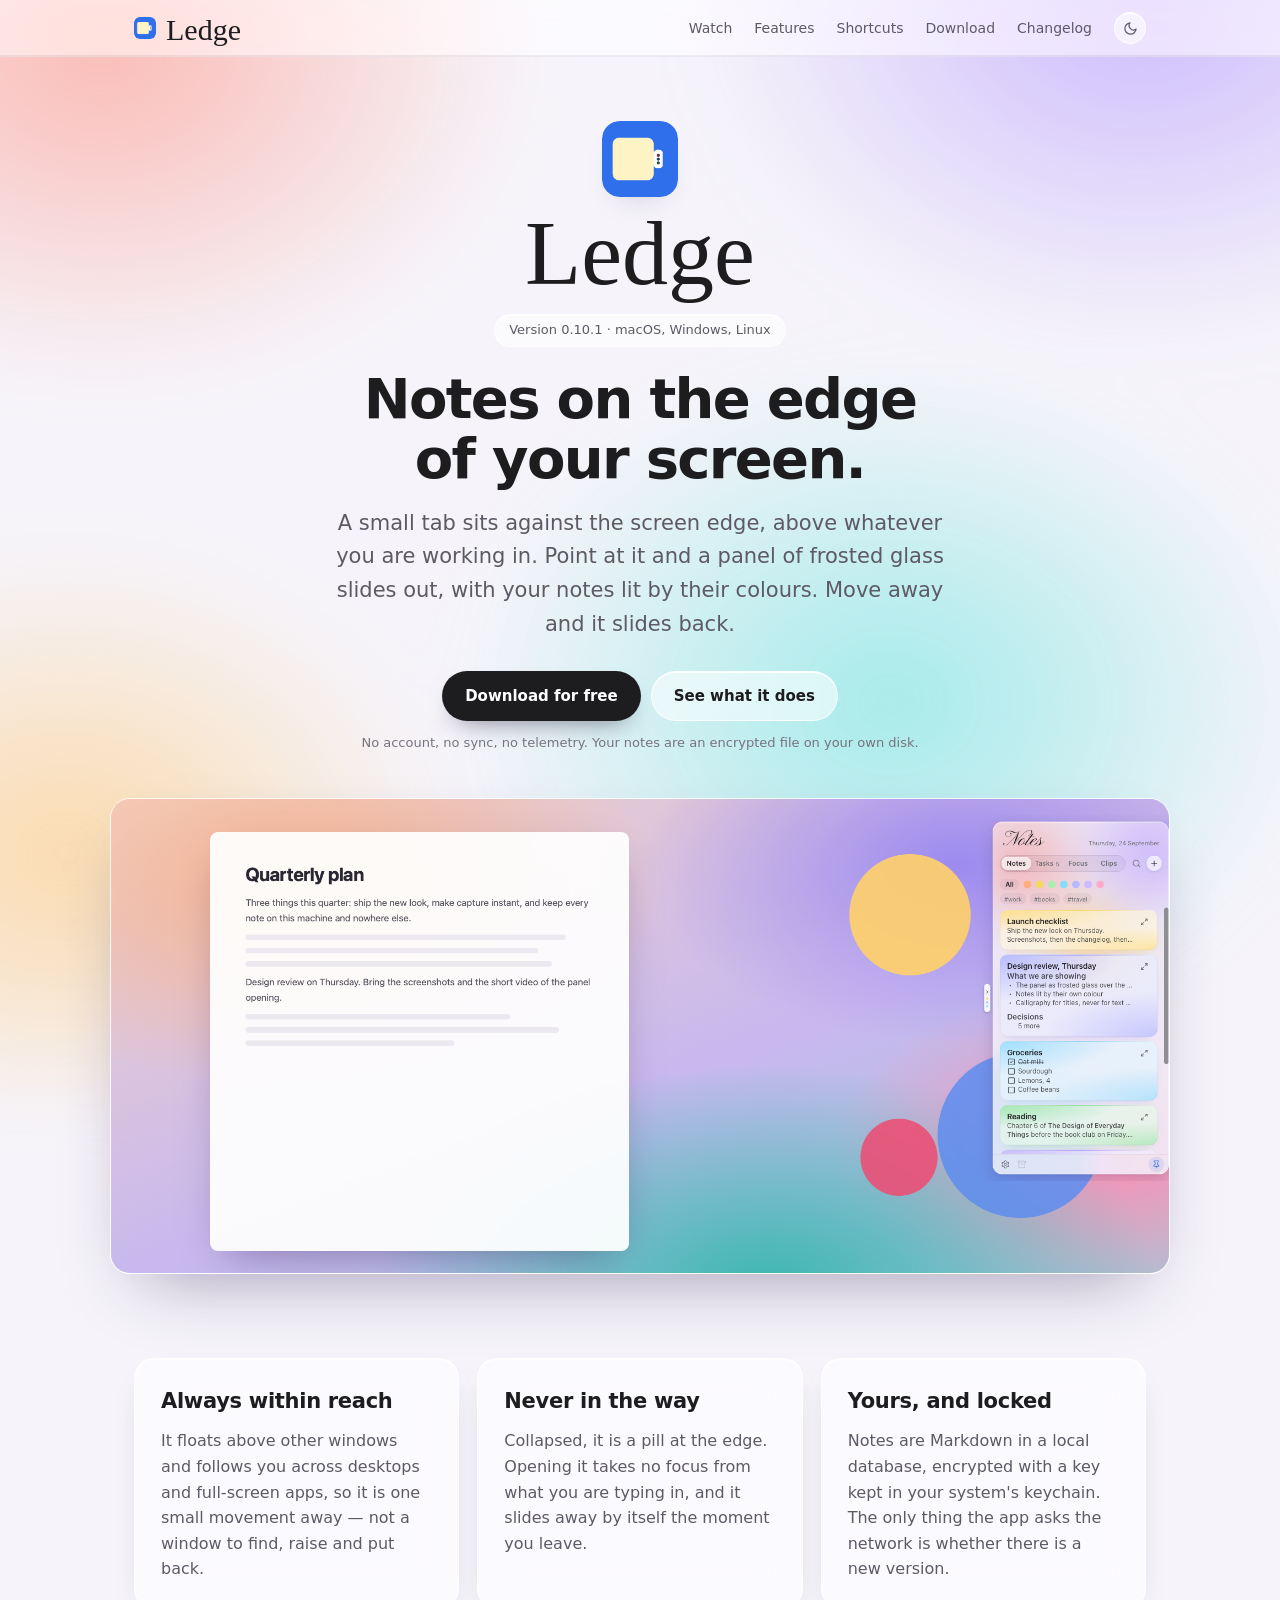
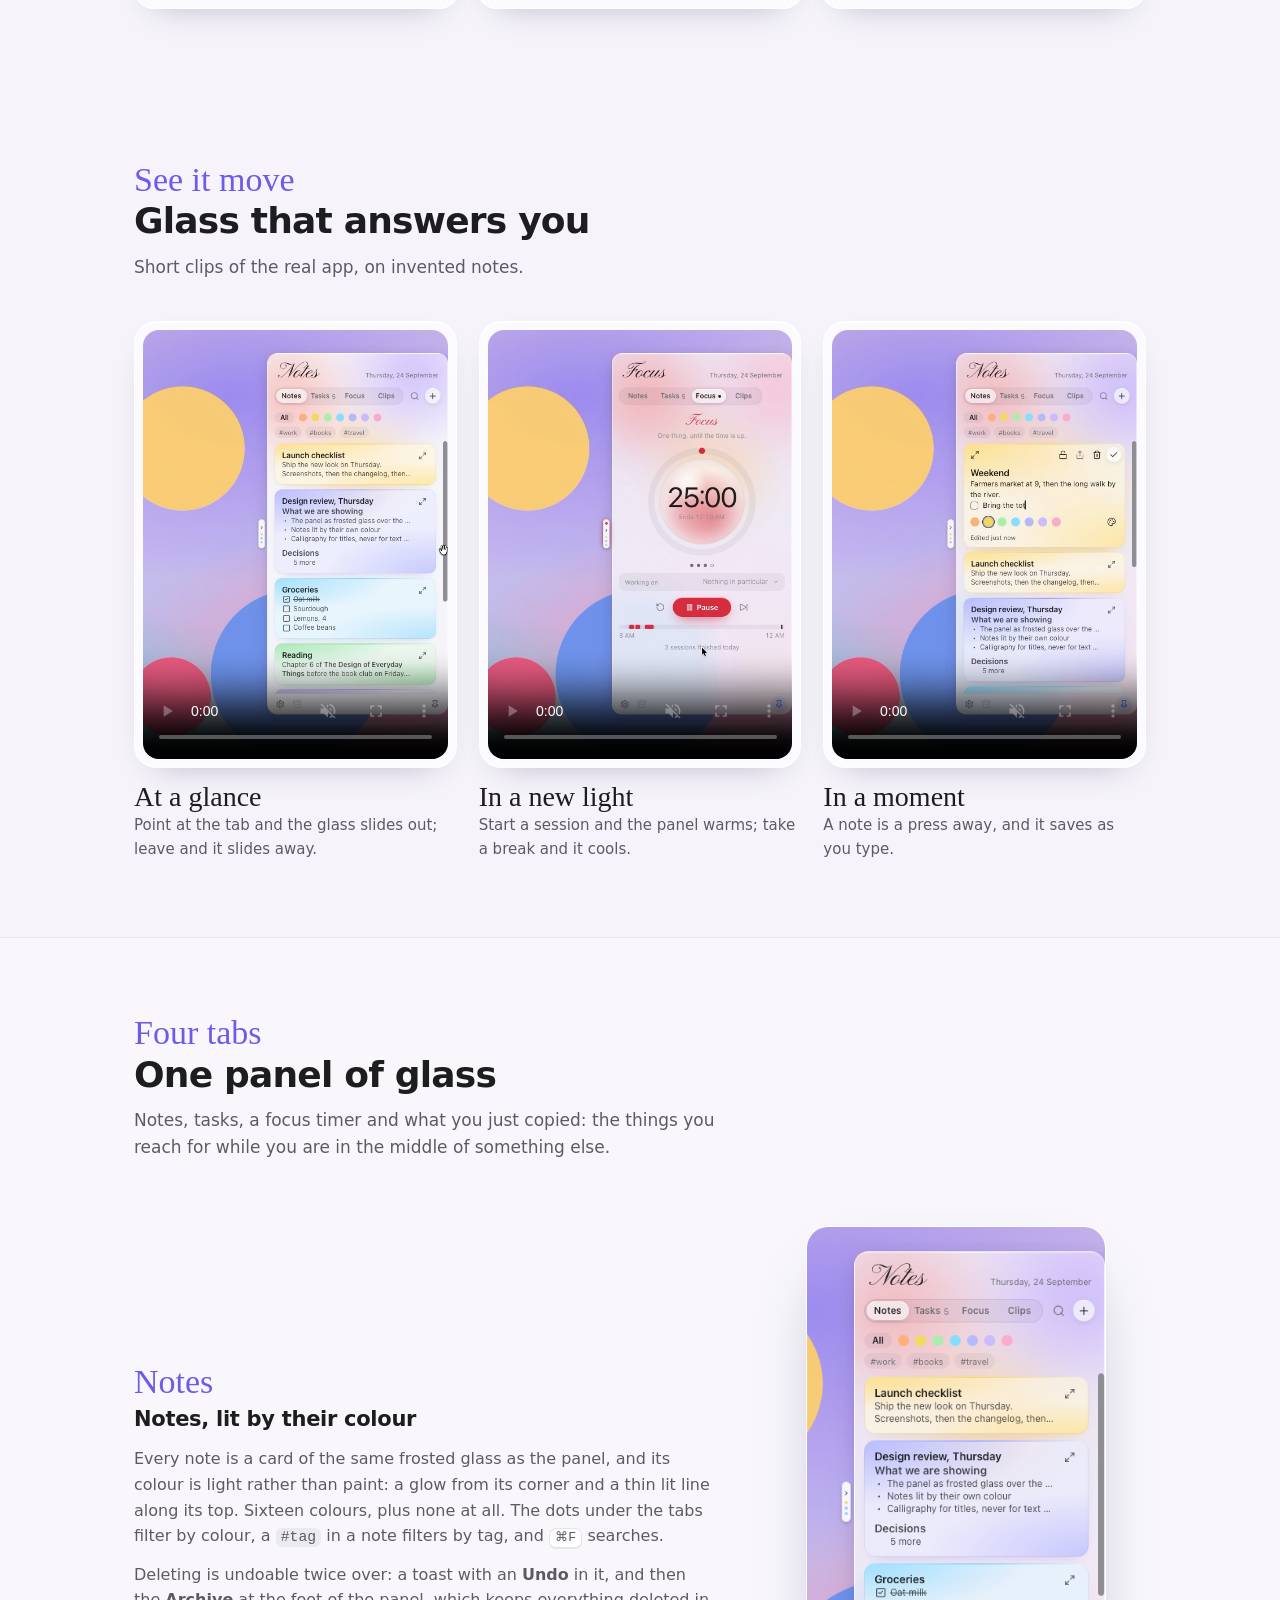
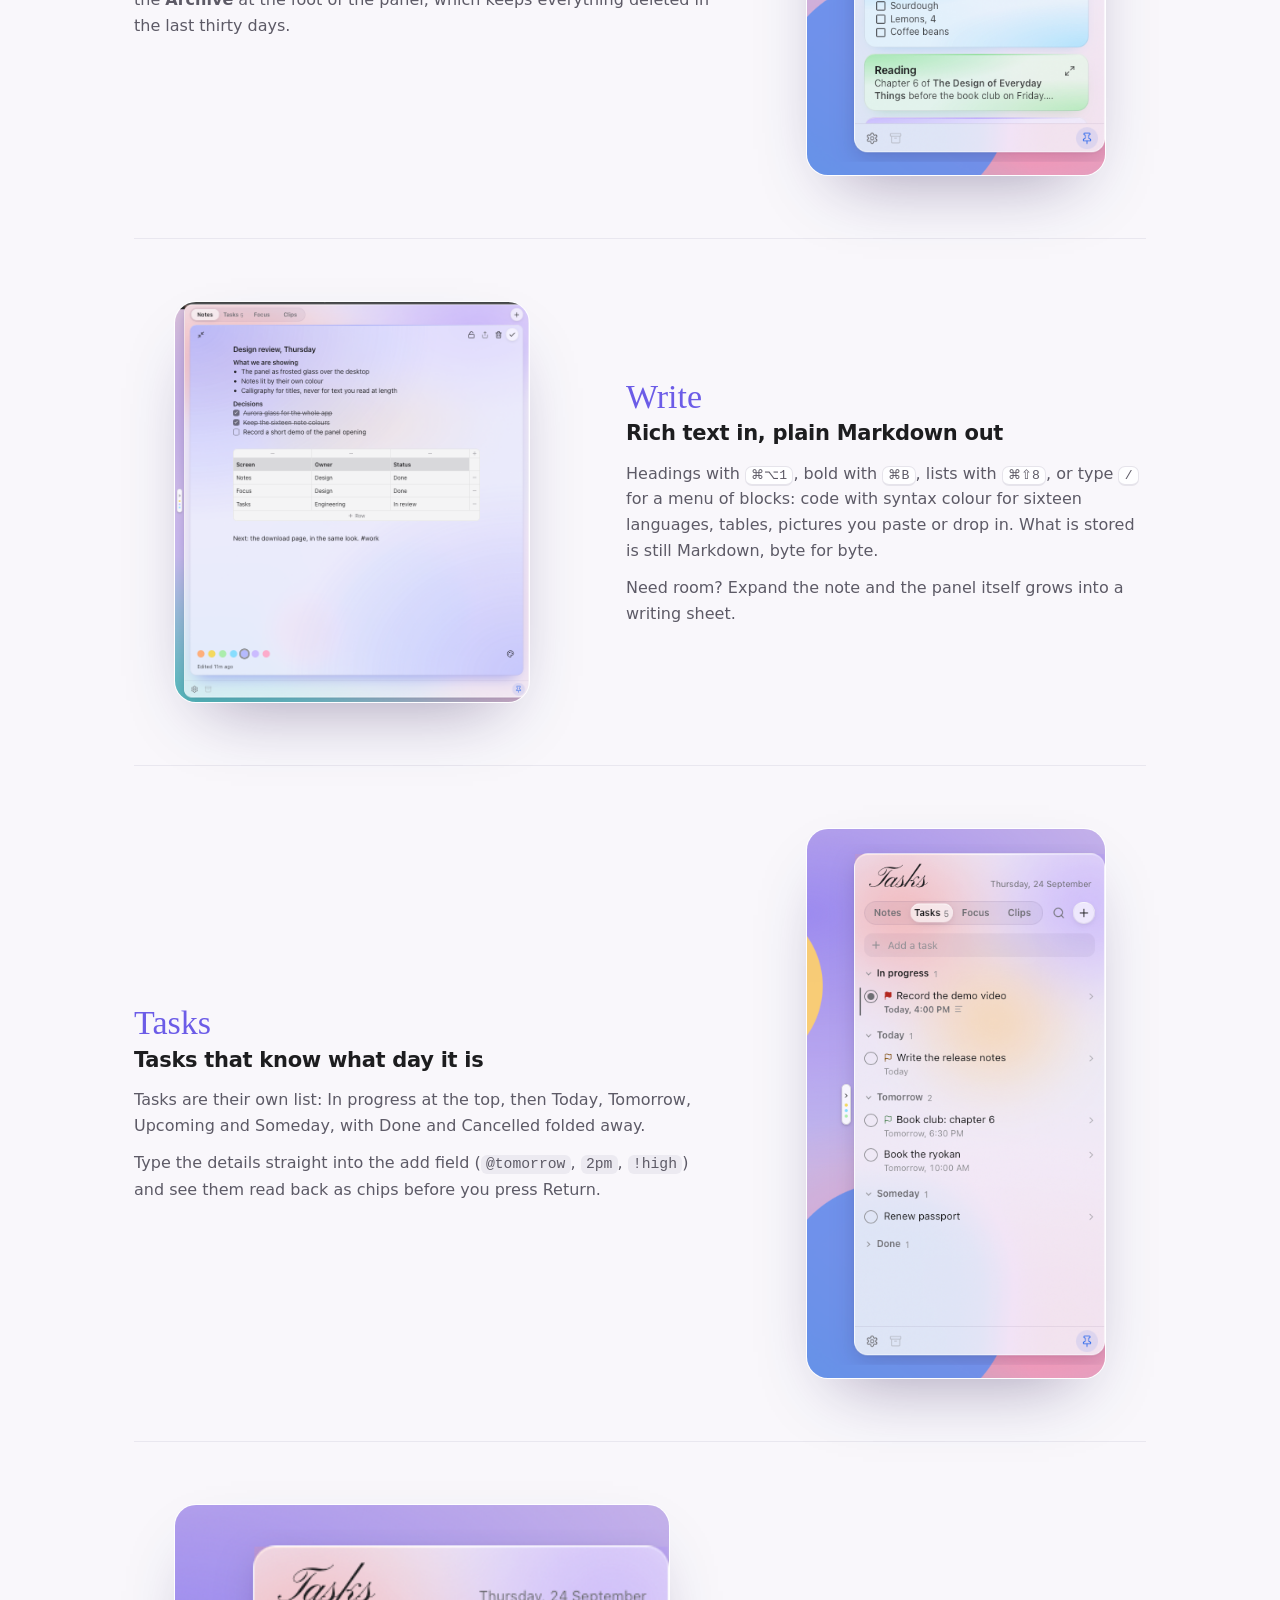
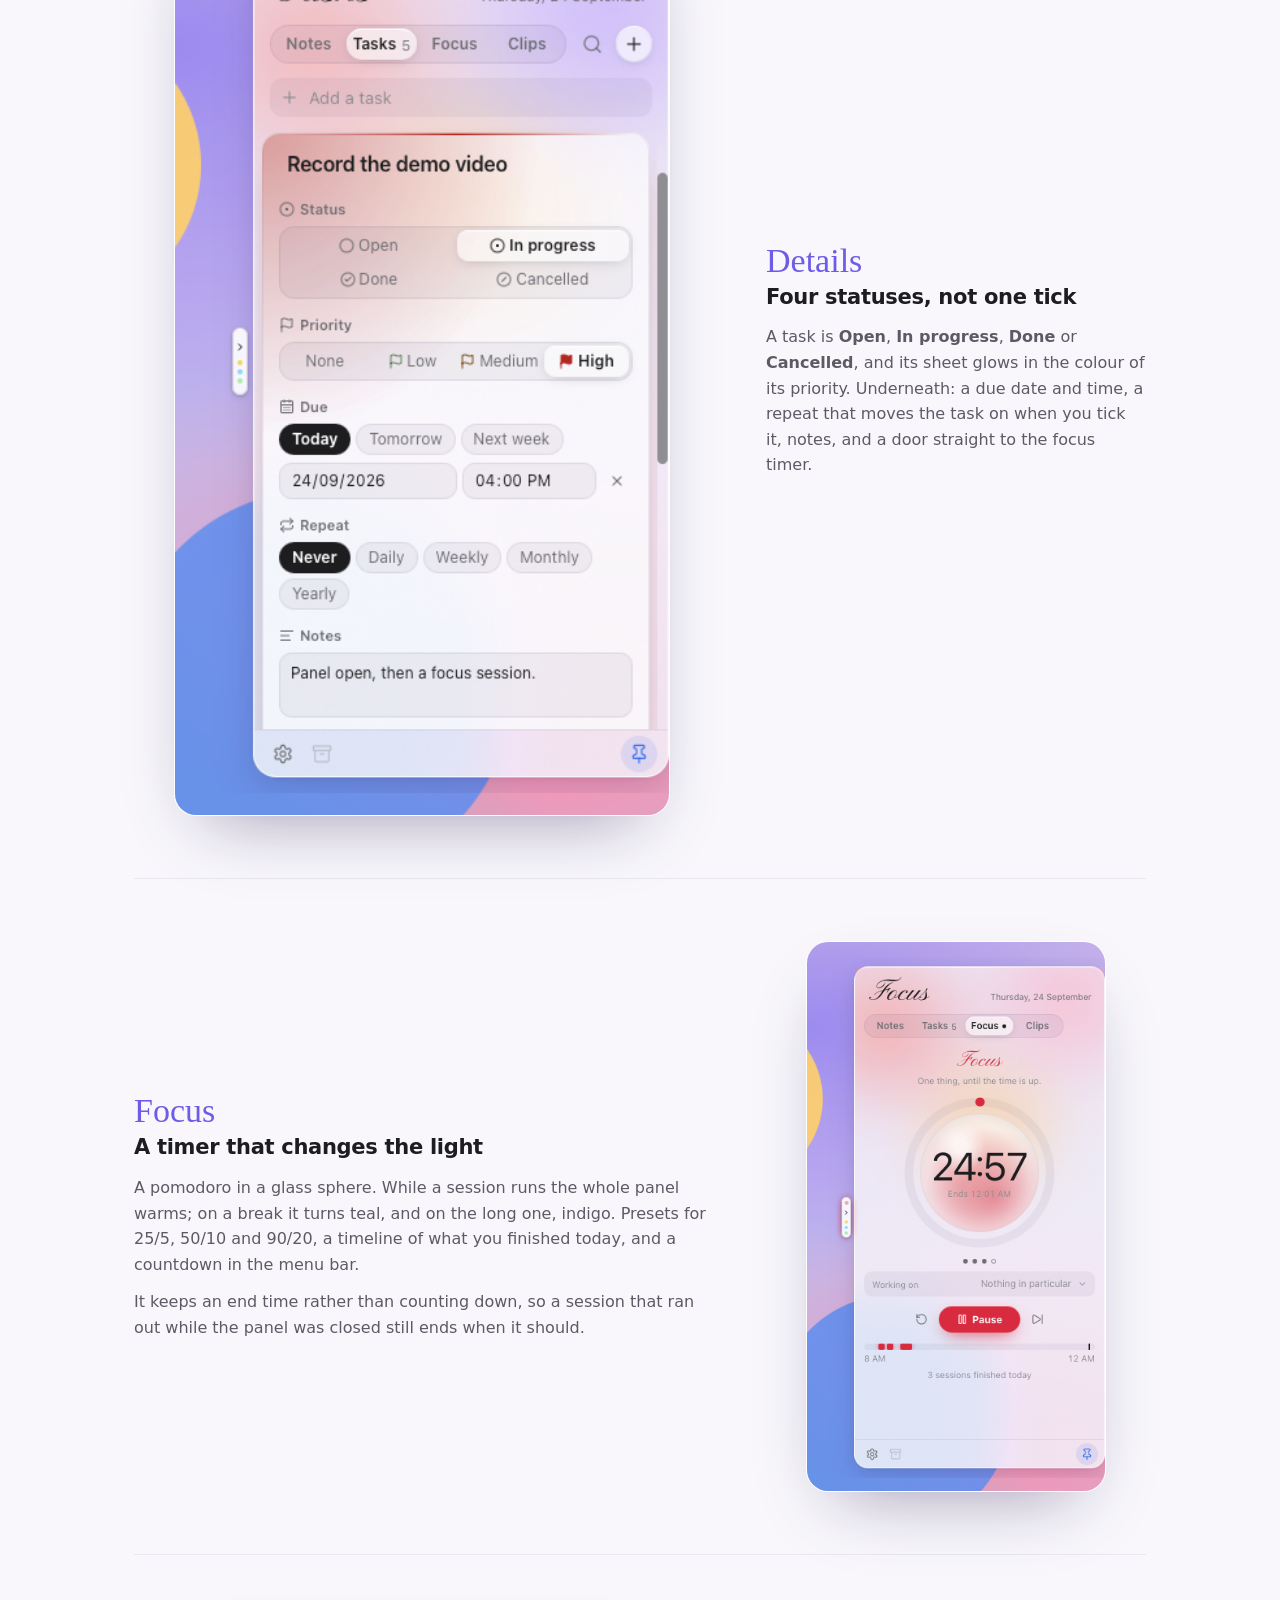
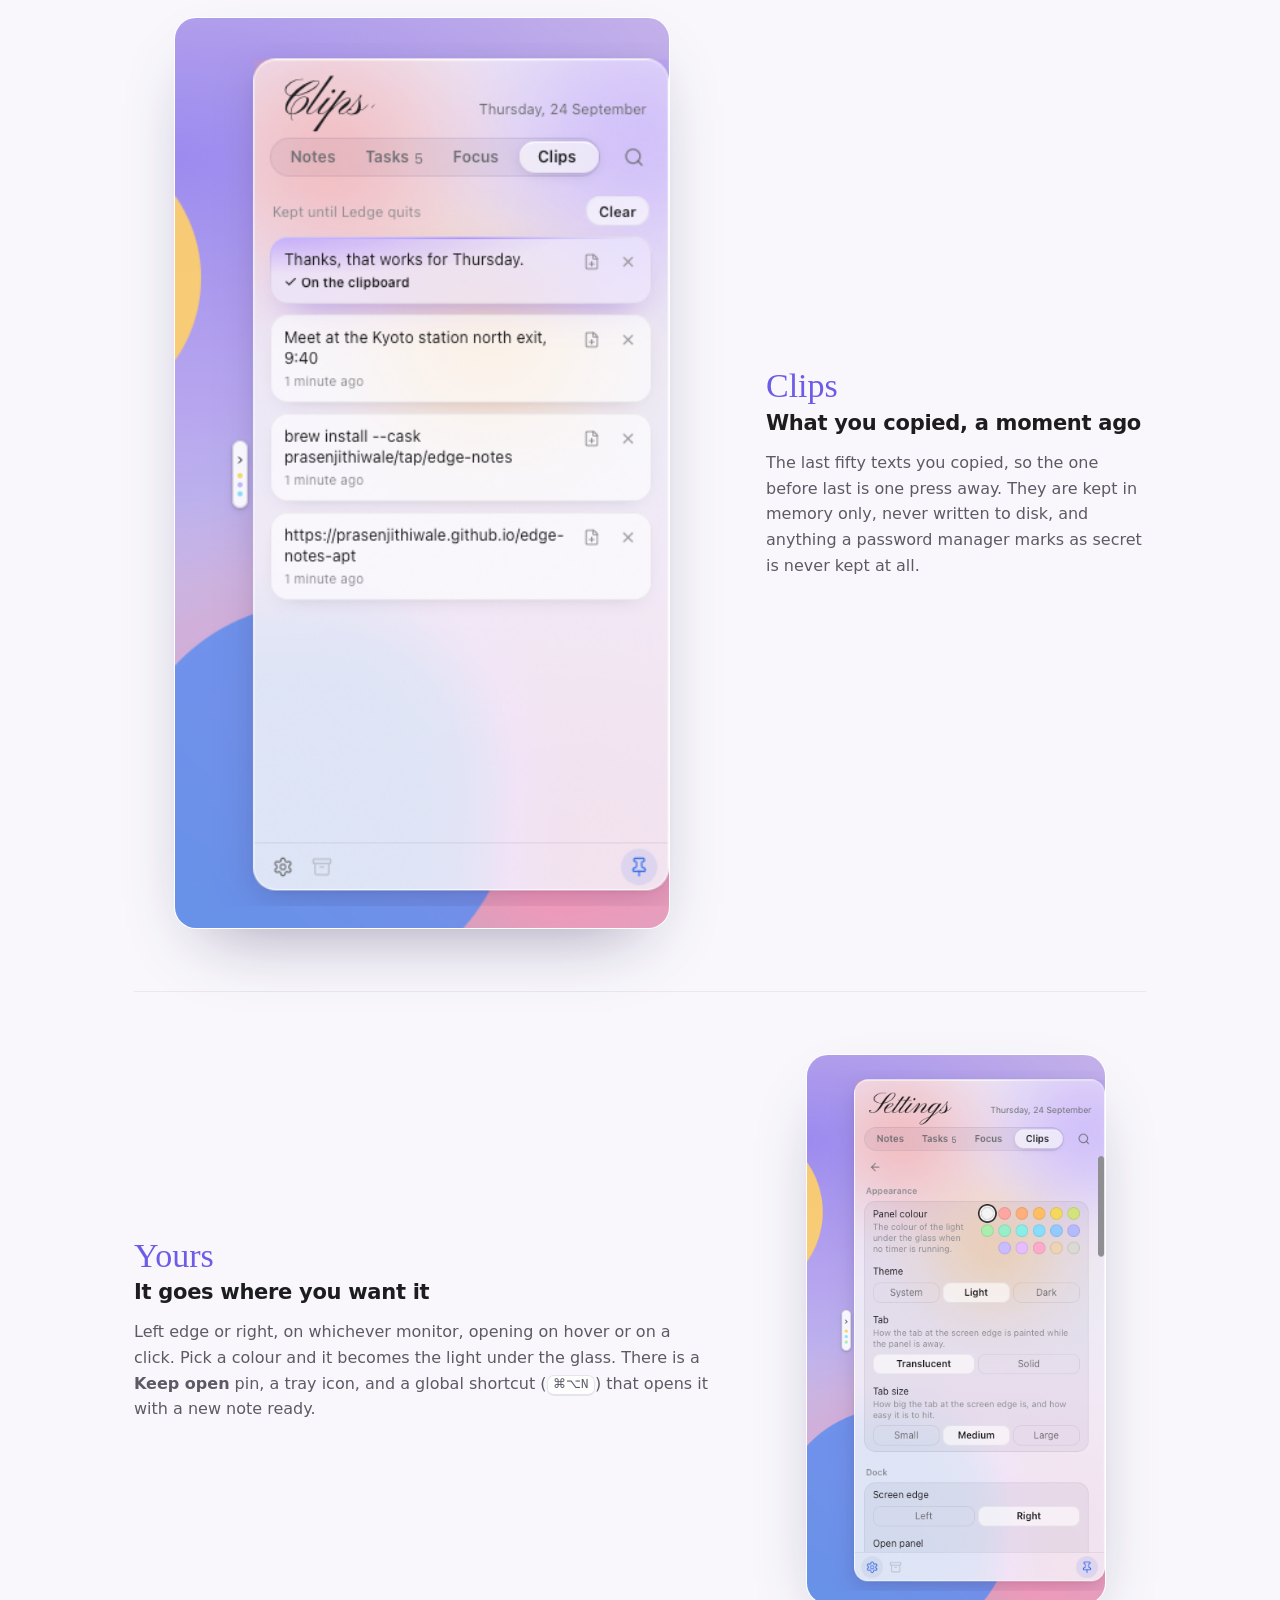
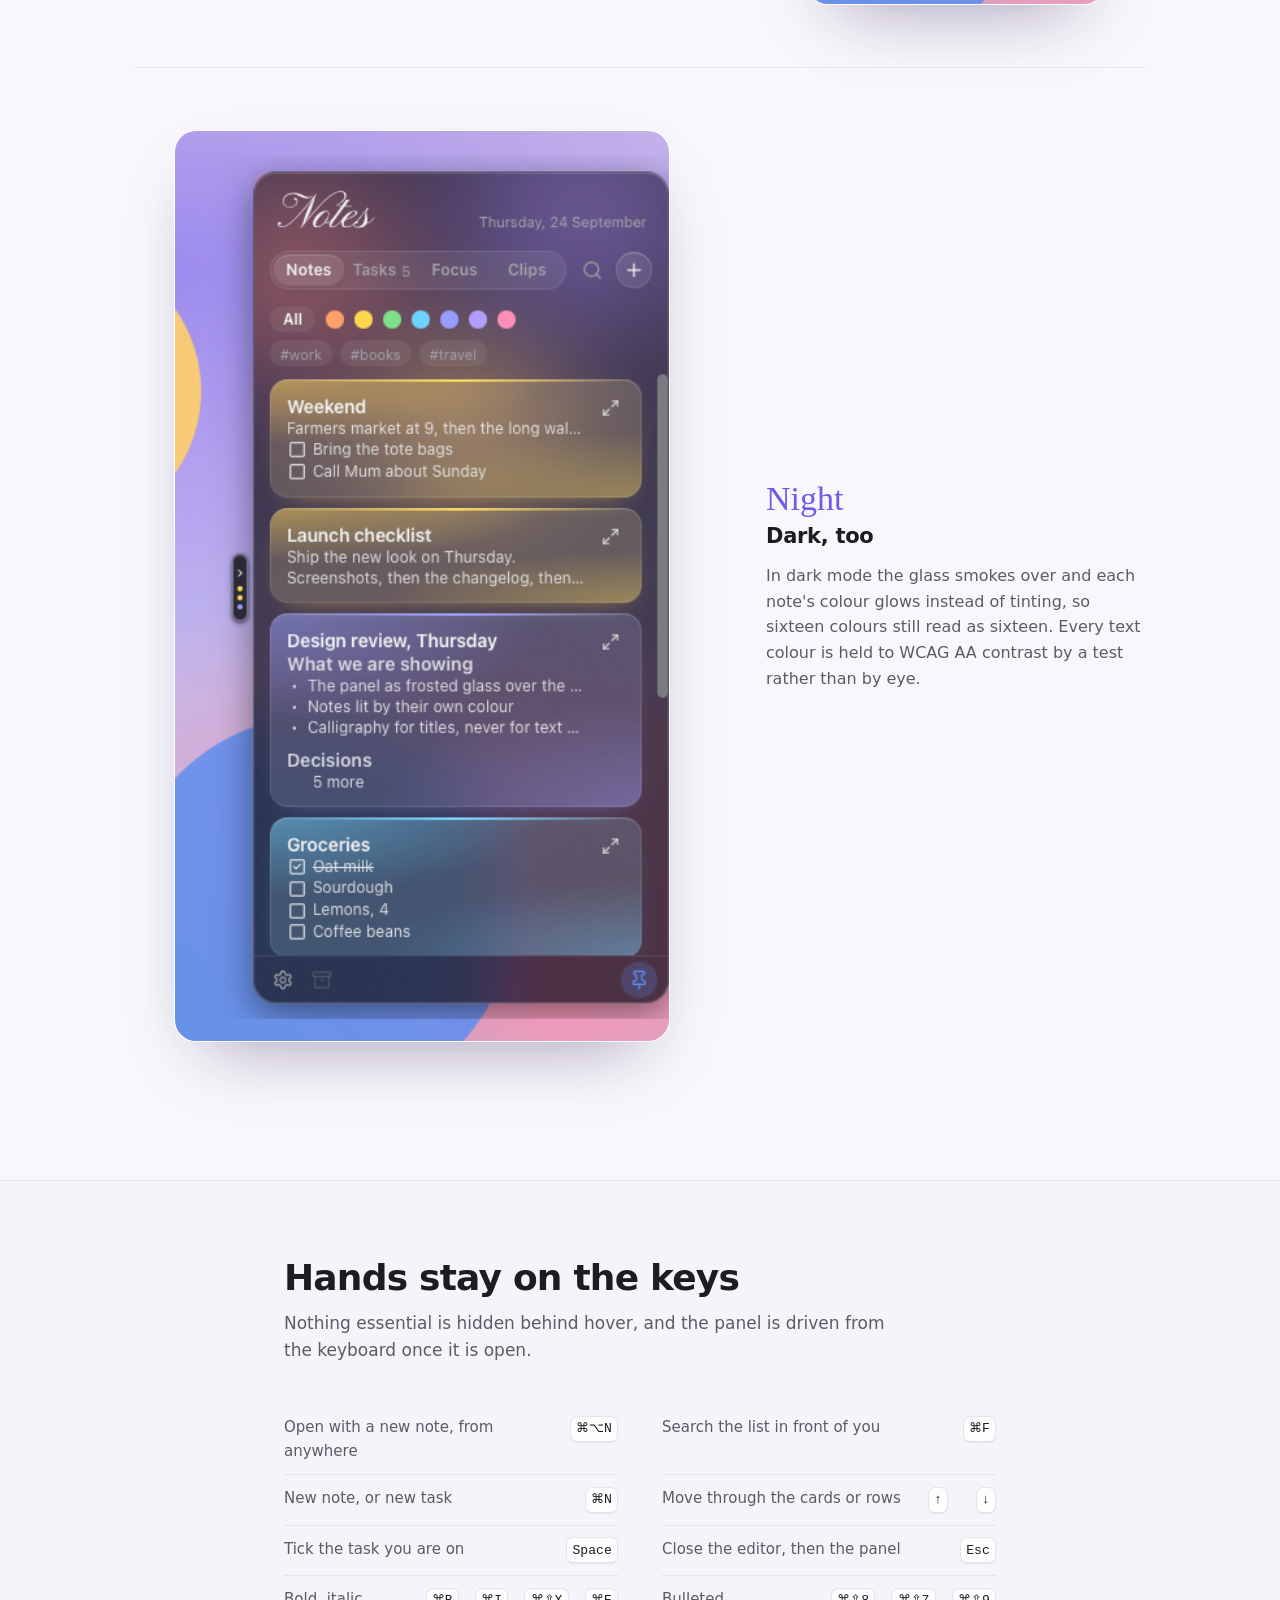
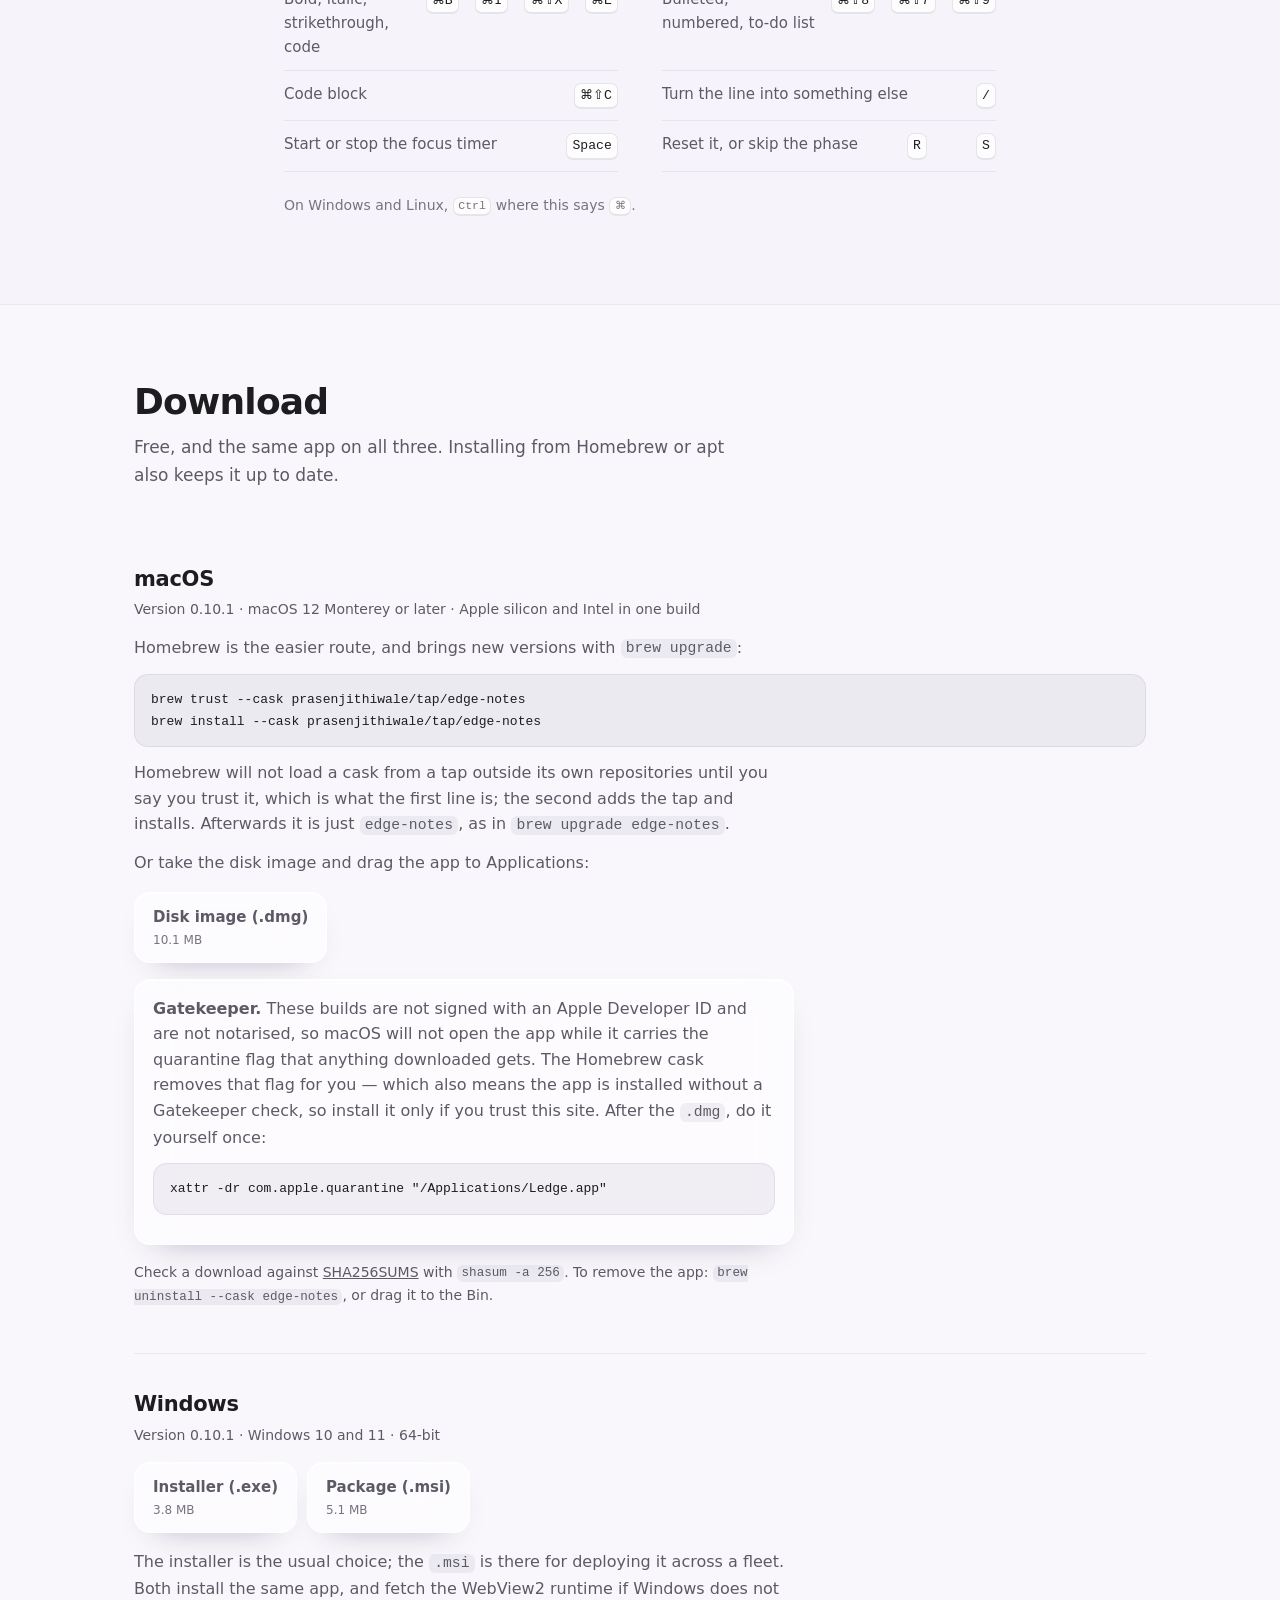
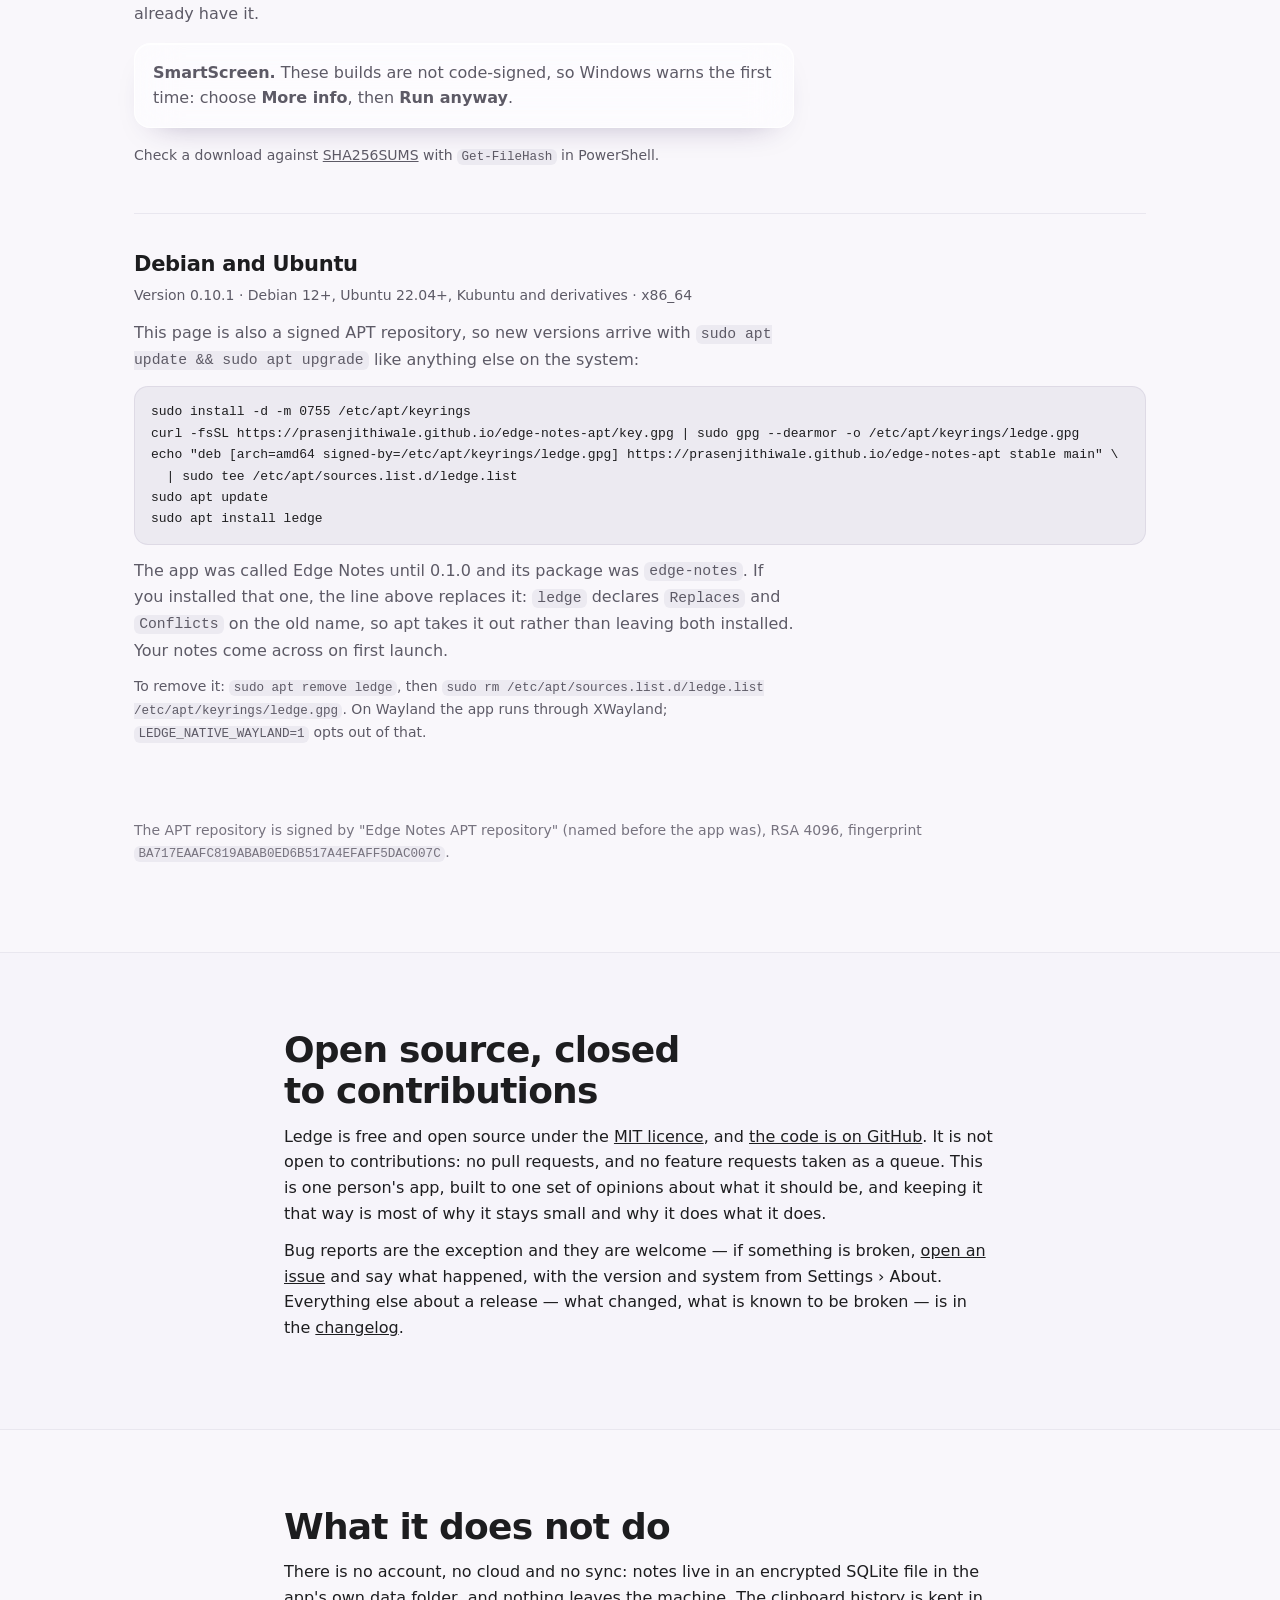
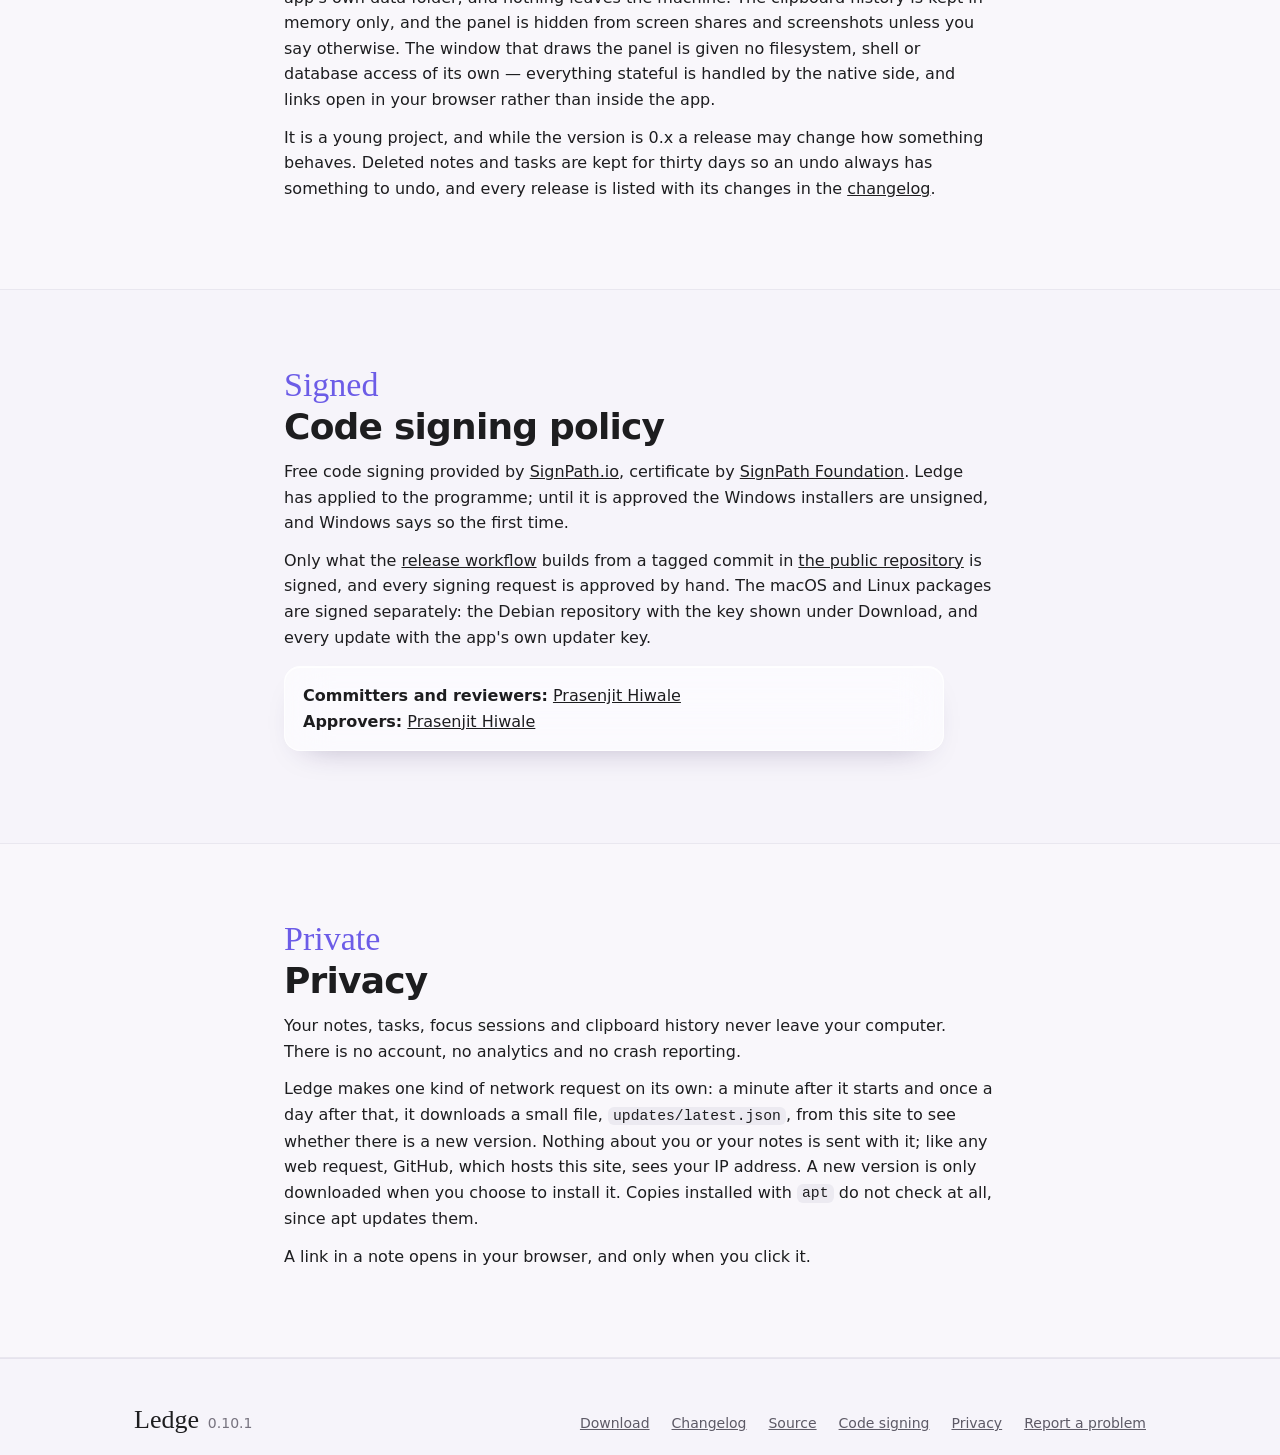
==== commit aa05f444: "Code signing policy, privacy, and links to the public source Generated by tools/render_site.sh in th" ====
--- a/index.html
+++ b/index.html
@@ -387,12 +387,14 @@
 <section class="band">
   <div class="wrap narrow">
     <h2>Open source, closed to contributions</h2>
-    <p>Ledge is free and open source, and it is not open to contributions: no
-    pull requests, and no feature requests taken as a queue. This is one person's
+    <p>Ledge is free and open source under the <a href="https://github.com/prasenjithiwale/edge-notes/blob/master/LICENSE">MIT
+    licence</a>, and <a href="https://github.com/prasenjithiwale/edge-notes">the code is on GitHub</a>. It is not
+    open to contributions: no pull requests, and no feature requests taken as a
+    queue. This is one person's
     app, built to one set of opinions about what it should be, and keeping it
     that way is most of why it stays small and why it does what it does.</p>
     <p>Bug reports are the exception and they are welcome — if something is
-    broken, <a href="https://github.com/prasenjithiwale/edge-notes-apt/issues">open an issue</a> and say what happened, with the
+    broken, <a href="https://github.com/prasenjithiwale/edge-notes/issues">open an issue</a> and say what happened, with the
     version and system from Settings › About. Everything else about a release —
     what changed, what is known to be broken — is in the
     <a href="changelog.html">changelog</a>.</p>
@@ -417,6 +419,43 @@
   </div>
 </section>
 
+<section class="band" id="signing">
+  <div class="wrap narrow">
+    <p class="kicker script">Signed</p>
+    <h2>Code signing policy</h2>
+    <p>Free code signing provided by <a href="https://signpath.io">SignPath.io</a>,
+    certificate by <a href="https://signpath.org">SignPath Foundation</a>. Ledge
+    has applied to the programme; until it is approved the Windows installers are
+    unsigned, and Windows says so the first time.</p>
+    <p>Only what the <a href="https://github.com/prasenjithiwale/edge-notes/blob/master/.github/workflows/release.yml">release
+    workflow</a> builds from a tagged commit in <a href="https://github.com/prasenjithiwale/edge-notes">the public
+    repository</a> is signed, and every signing request is approved by hand. The
+    macOS and Linux packages are signed separately: the Debian repository with the
+    key shown under Download, and every update with the app's own updater key.</p>
+    <div class="note">
+      <p><b>Committers and reviewers:</b> <a href="https://github.com/prasenjithiwale">Prasenjit Hiwale</a><br>
+      <b>Approvers:</b> <a href="https://github.com/prasenjithiwale">Prasenjit Hiwale</a></p>
+    </div>
+  </div>
+</section>
+
+<section class="band soft" id="privacy">
+  <div class="wrap narrow">
+    <p class="kicker script">Private</p>
+    <h2>Privacy</h2>
+    <p>Your notes, tasks, focus sessions and clipboard history never leave your
+    computer. There is no account, no analytics and no crash reporting.</p>
+    <p>Ledge makes one kind of network request on its own: a minute after it
+    starts and once a day after that, it downloads a small file,
+    <code>updates/latest.json</code>, from this site to see whether there is a new
+    version. Nothing about you or your notes is sent with it; like any web
+    request, GitHub, which hosts this site, sees your IP address. A new version
+    is only downloaded when you choose to install it. Copies installed with
+    <code>apt</code> do not check at all, since apt updates them.</p>
+    <p>A link in a note opens in your browser, and only when you click it.</p>
+  </div>
+</section>
+
 </main>
 
 <footer>
@@ -425,7 +464,10 @@
     <span class="spacer"></span>
     <a href="#download">Download</a>
     <a href="changelog.html">Changelog</a>
-    <a href="https://github.com/prasenjithiwale/edge-notes-apt/issues">Report a problem</a>
+    <a href="https://github.com/prasenjithiwale/edge-notes">Source</a>
+    <a href="#signing">Code signing</a>
+    <a href="#privacy">Privacy</a>
+    <a href="https://github.com/prasenjithiwale/edge-notes/issues">Report a problem</a>
   </div>
 </footer>
 
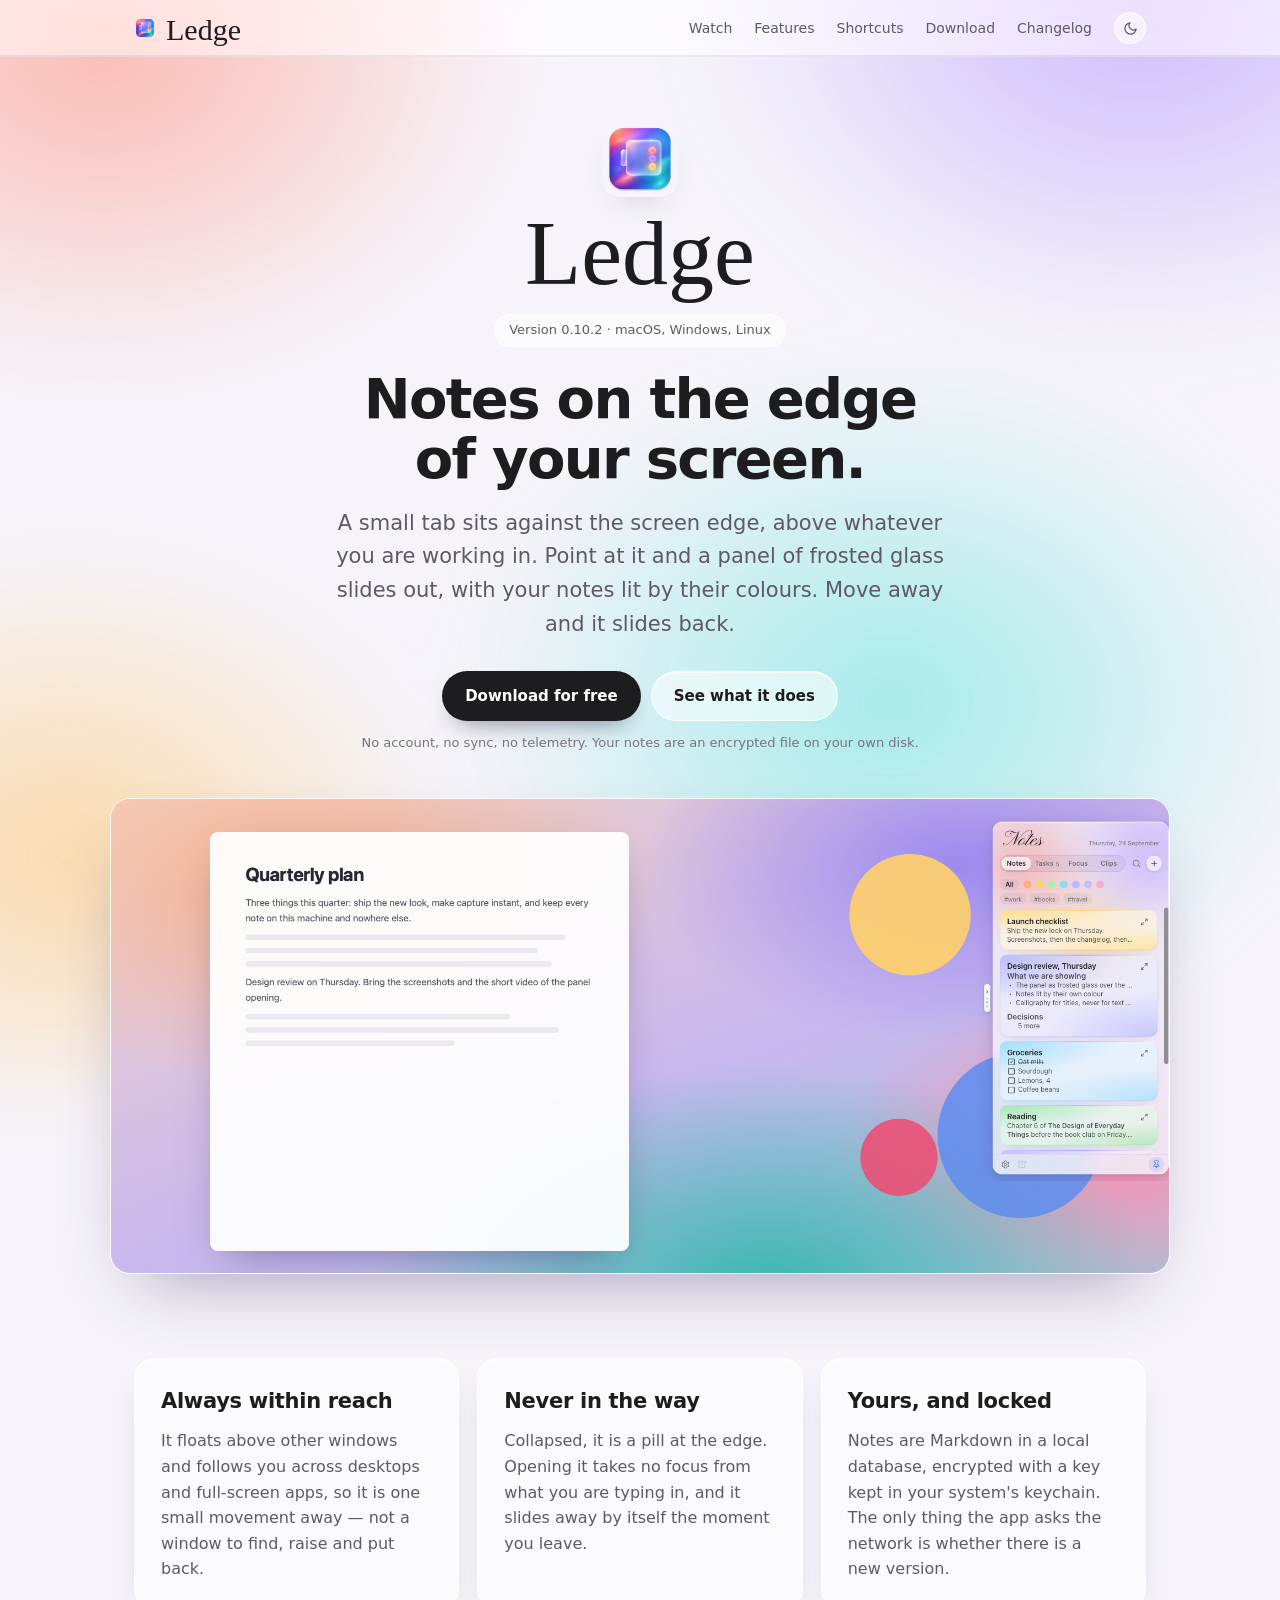
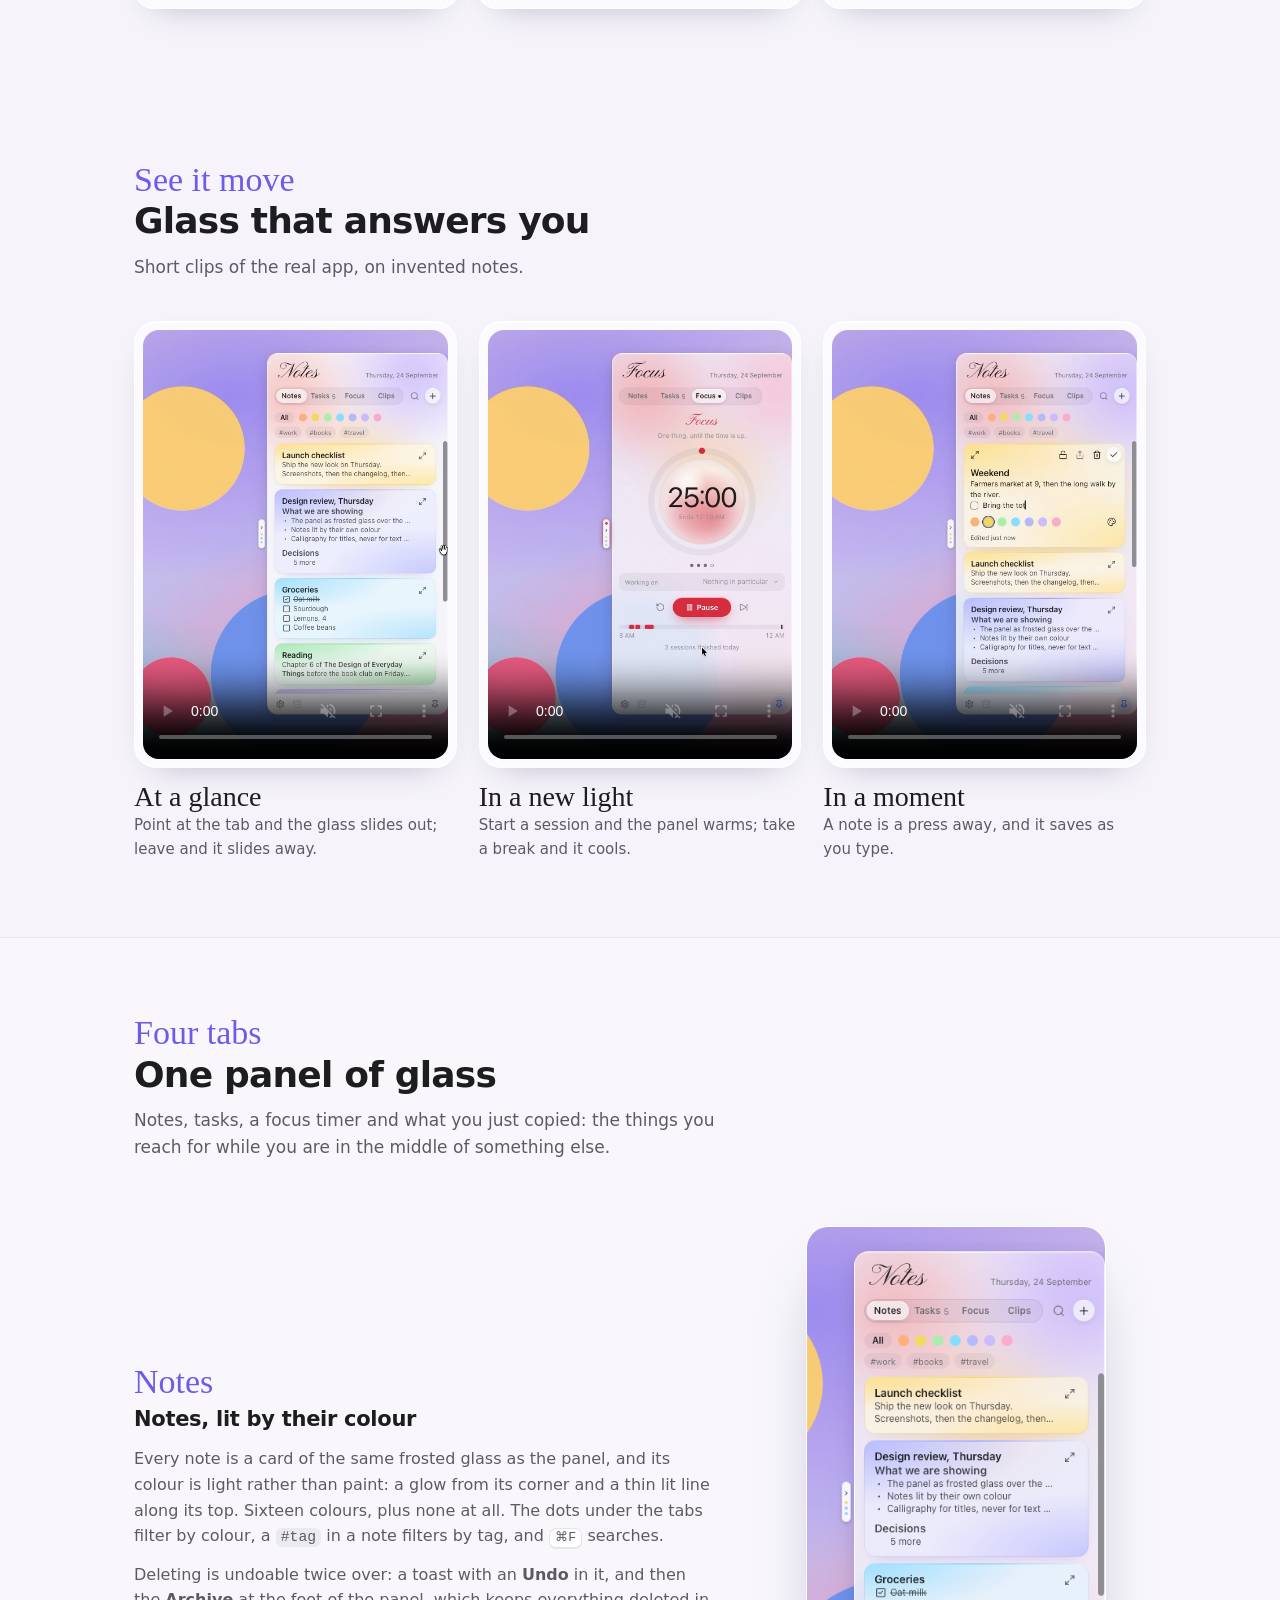
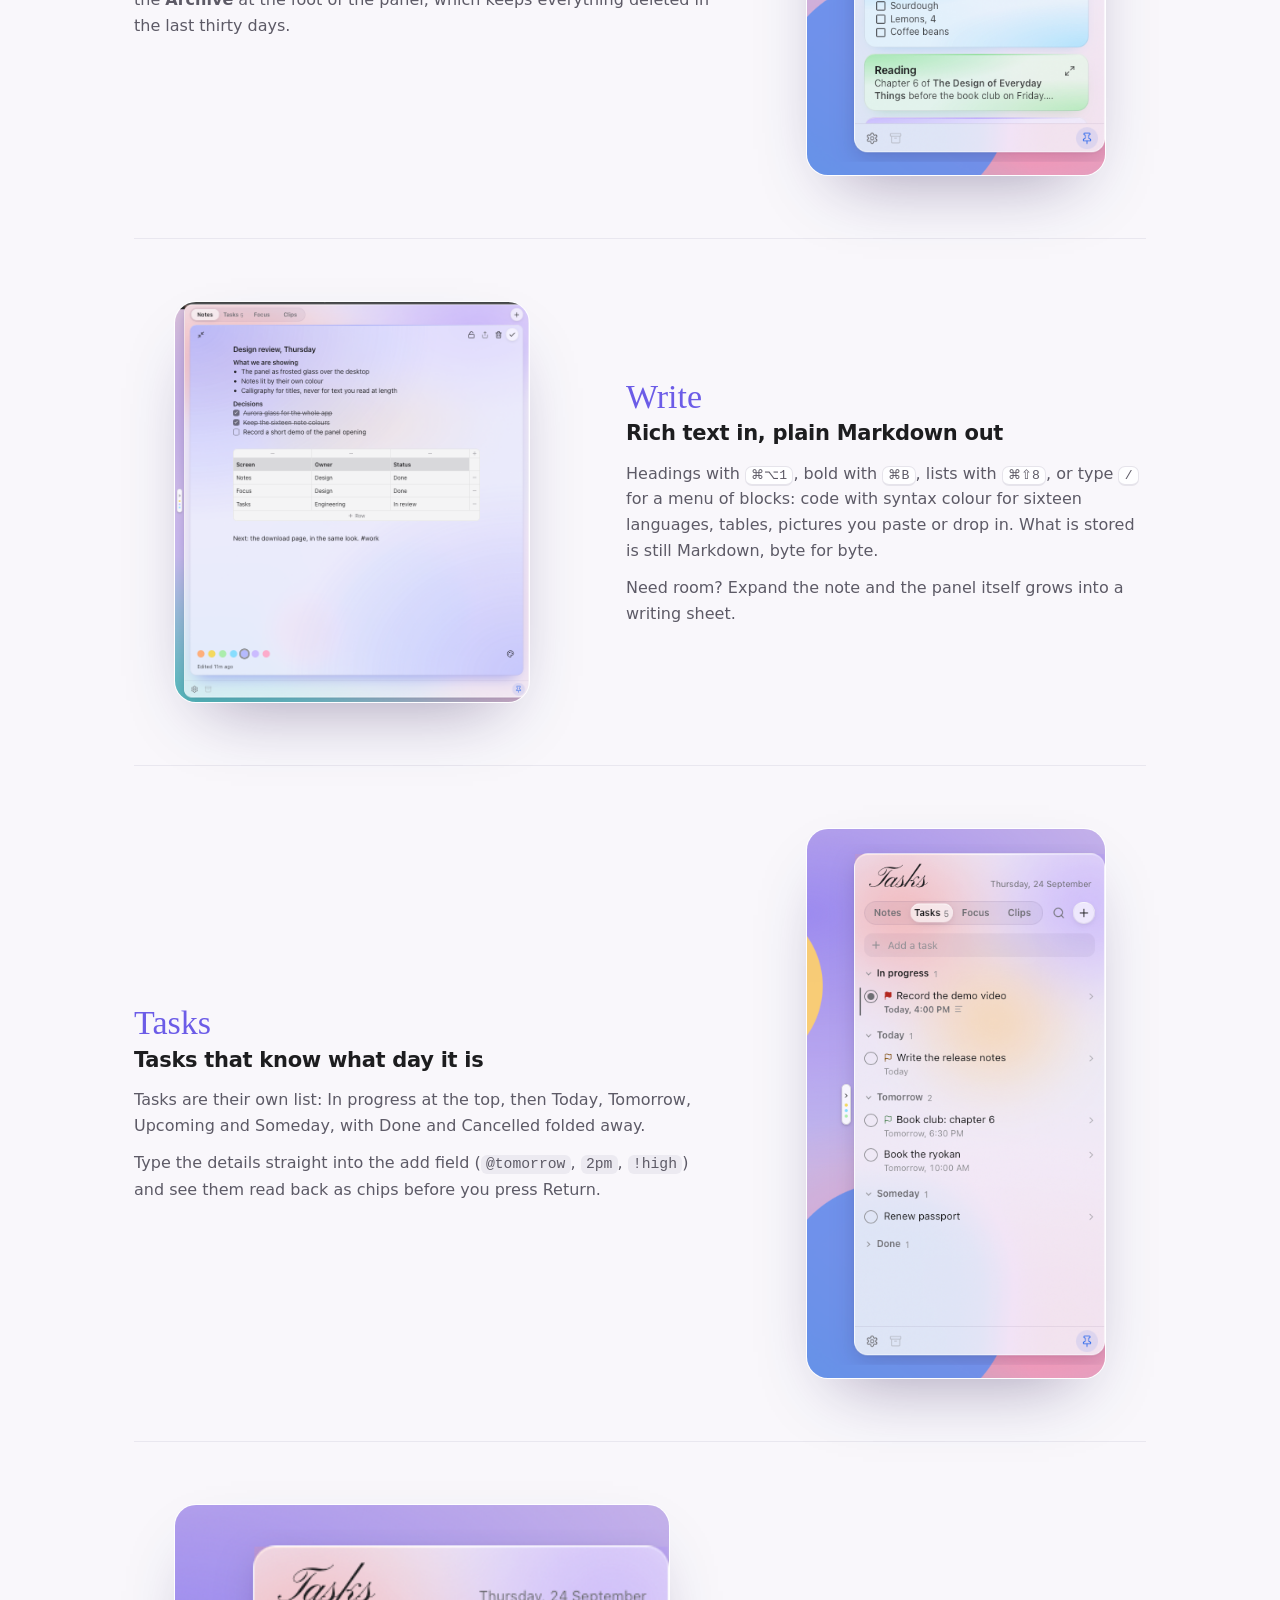
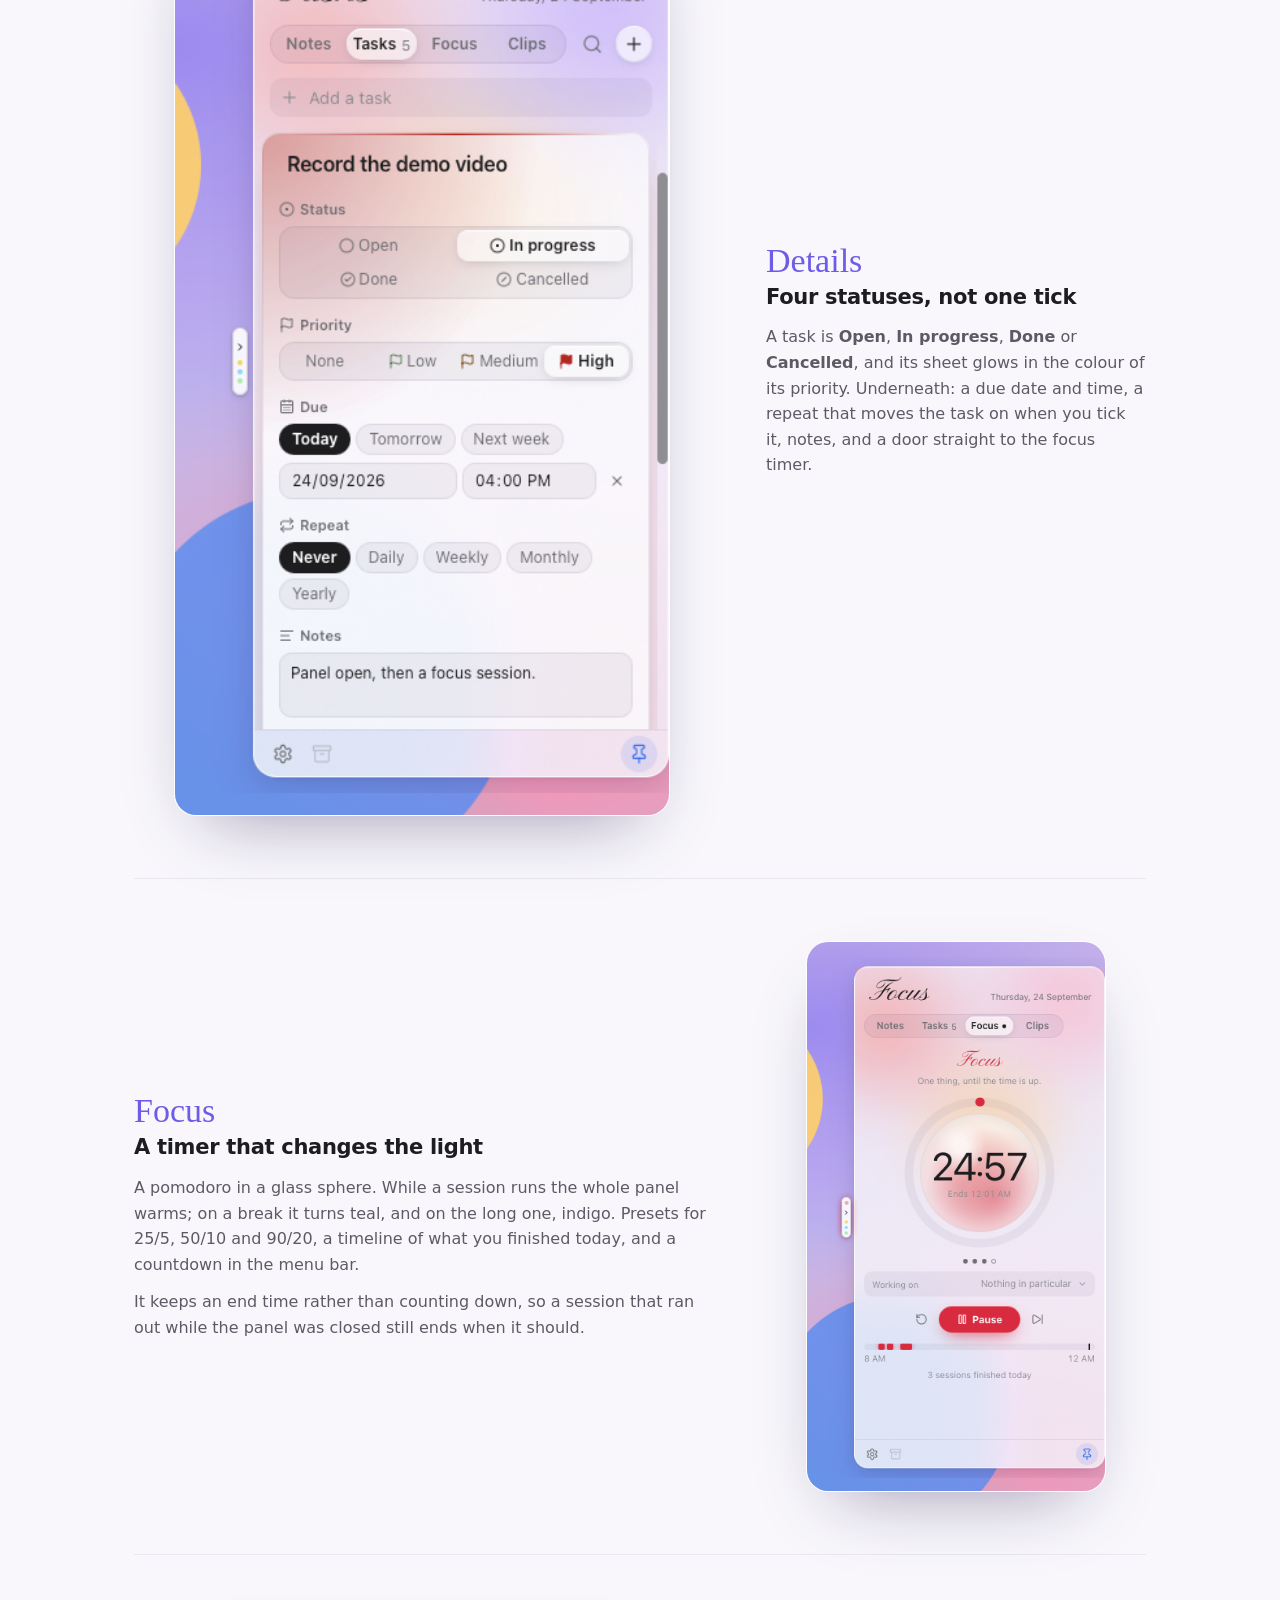
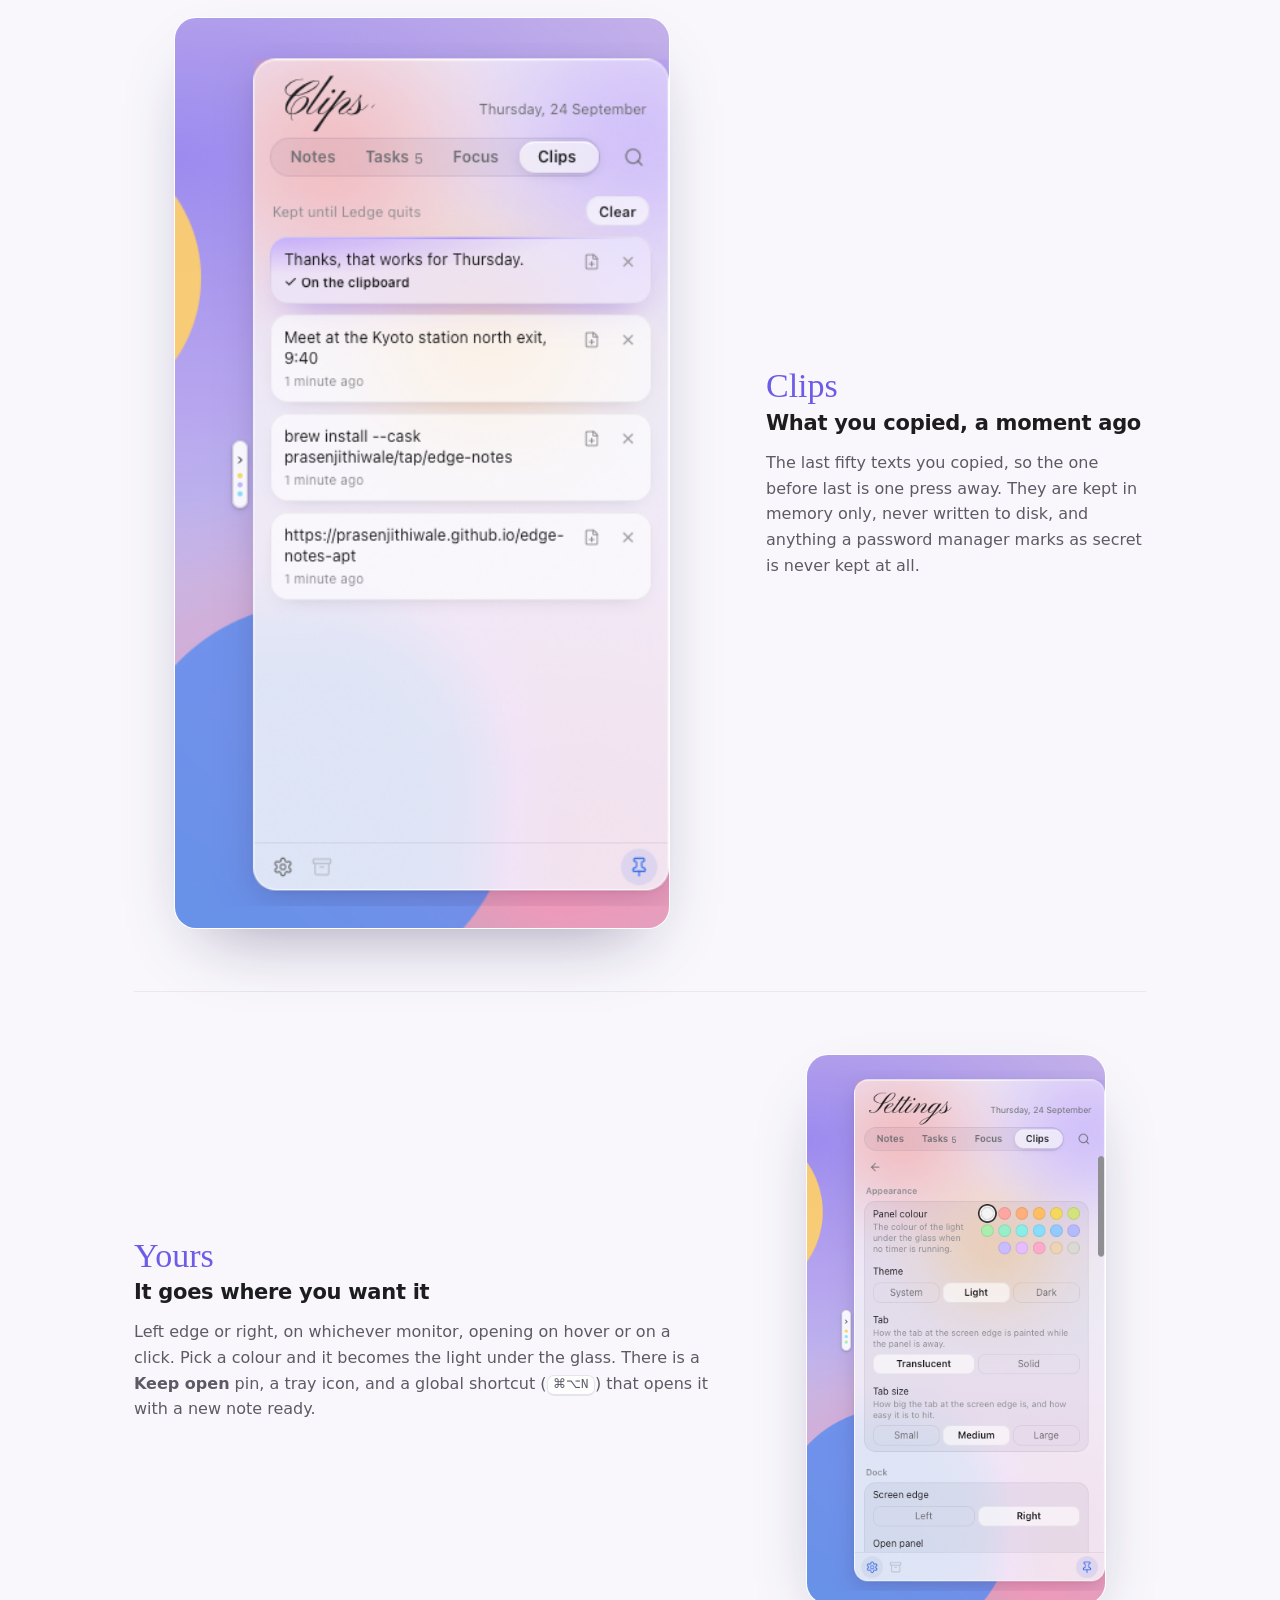
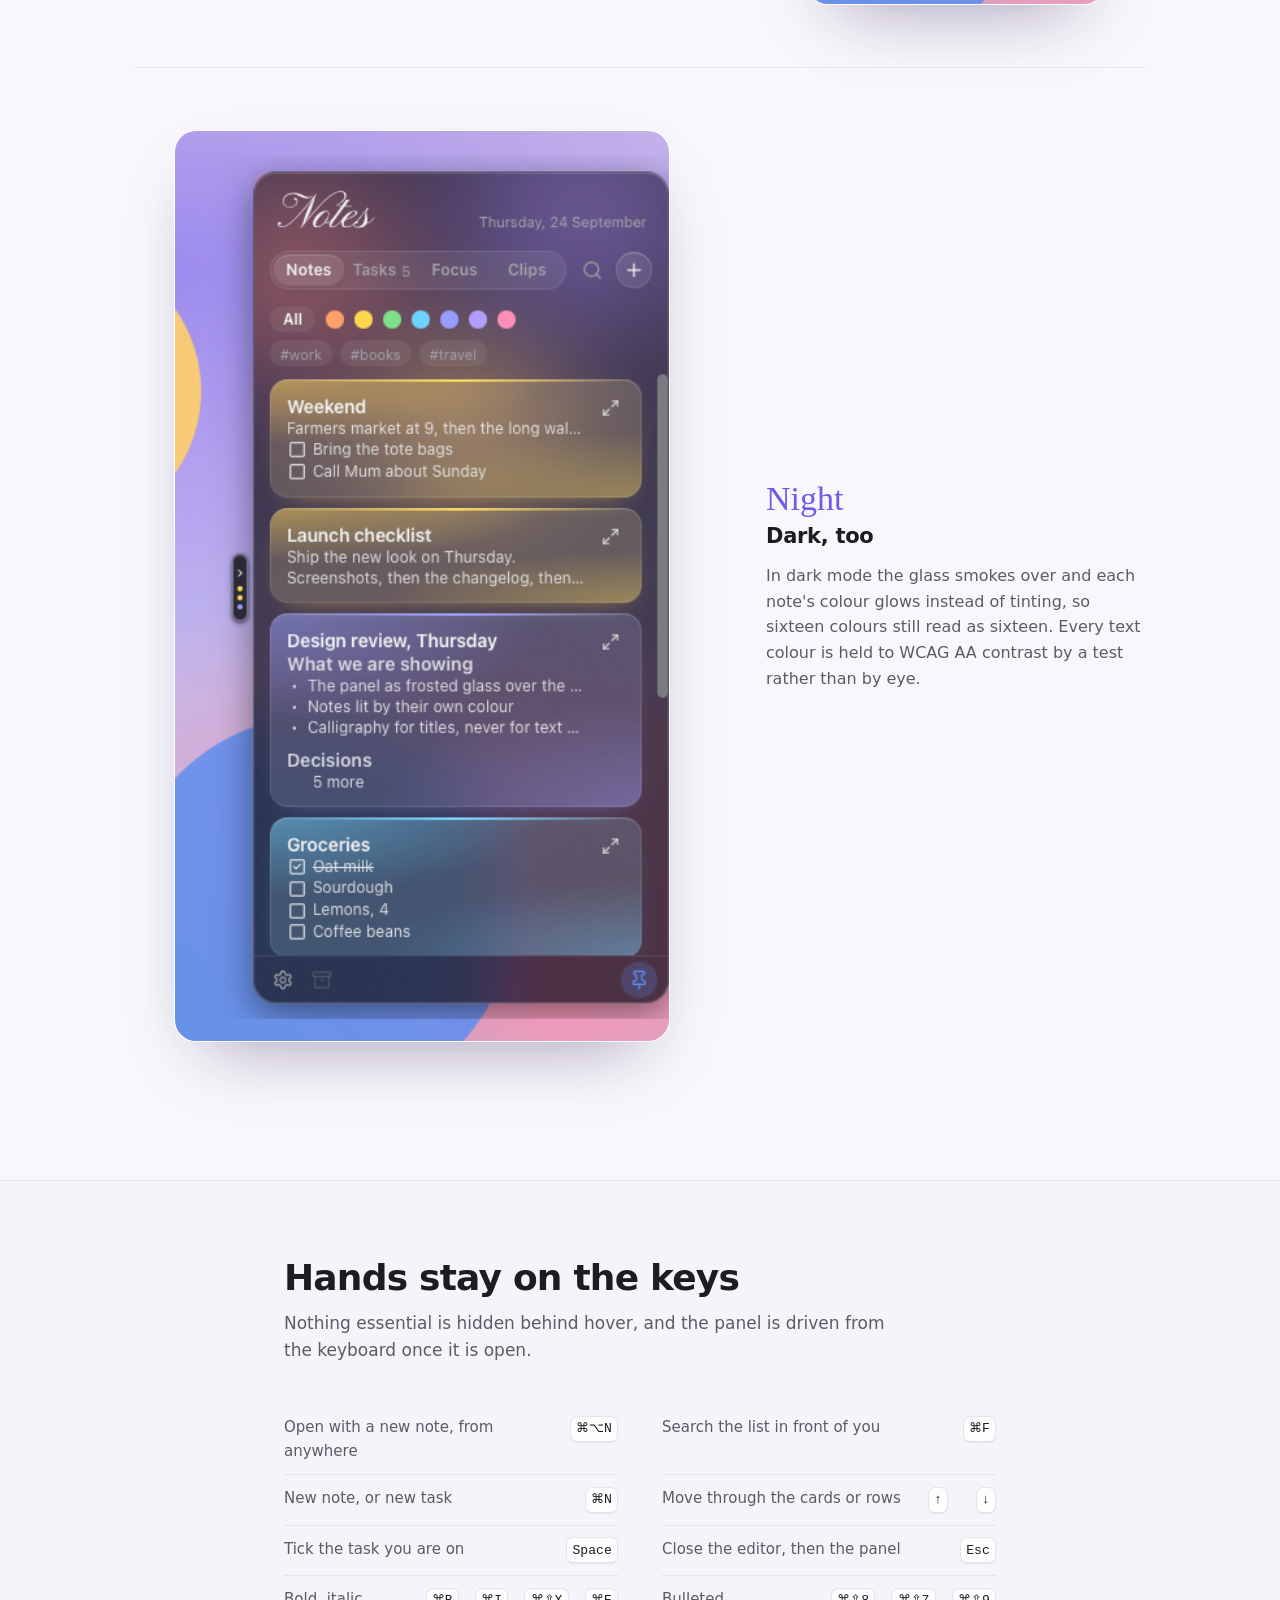
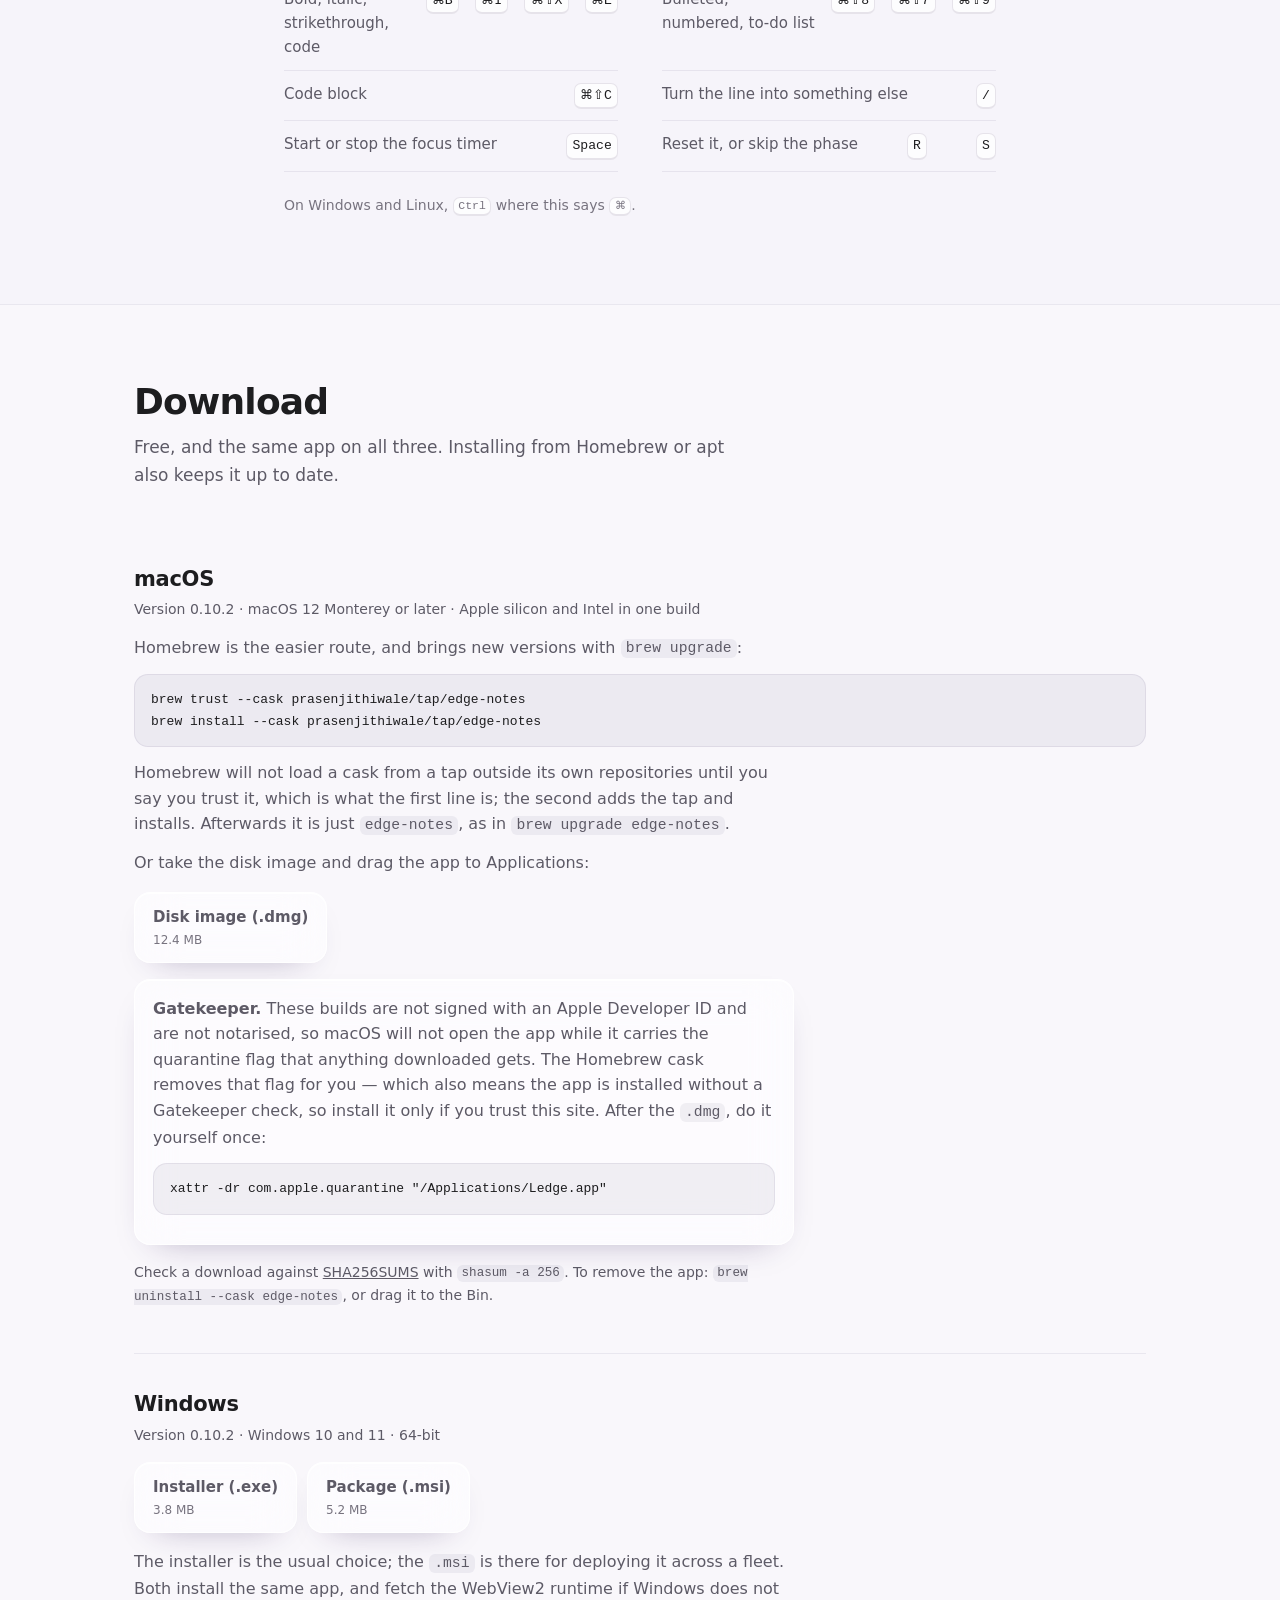
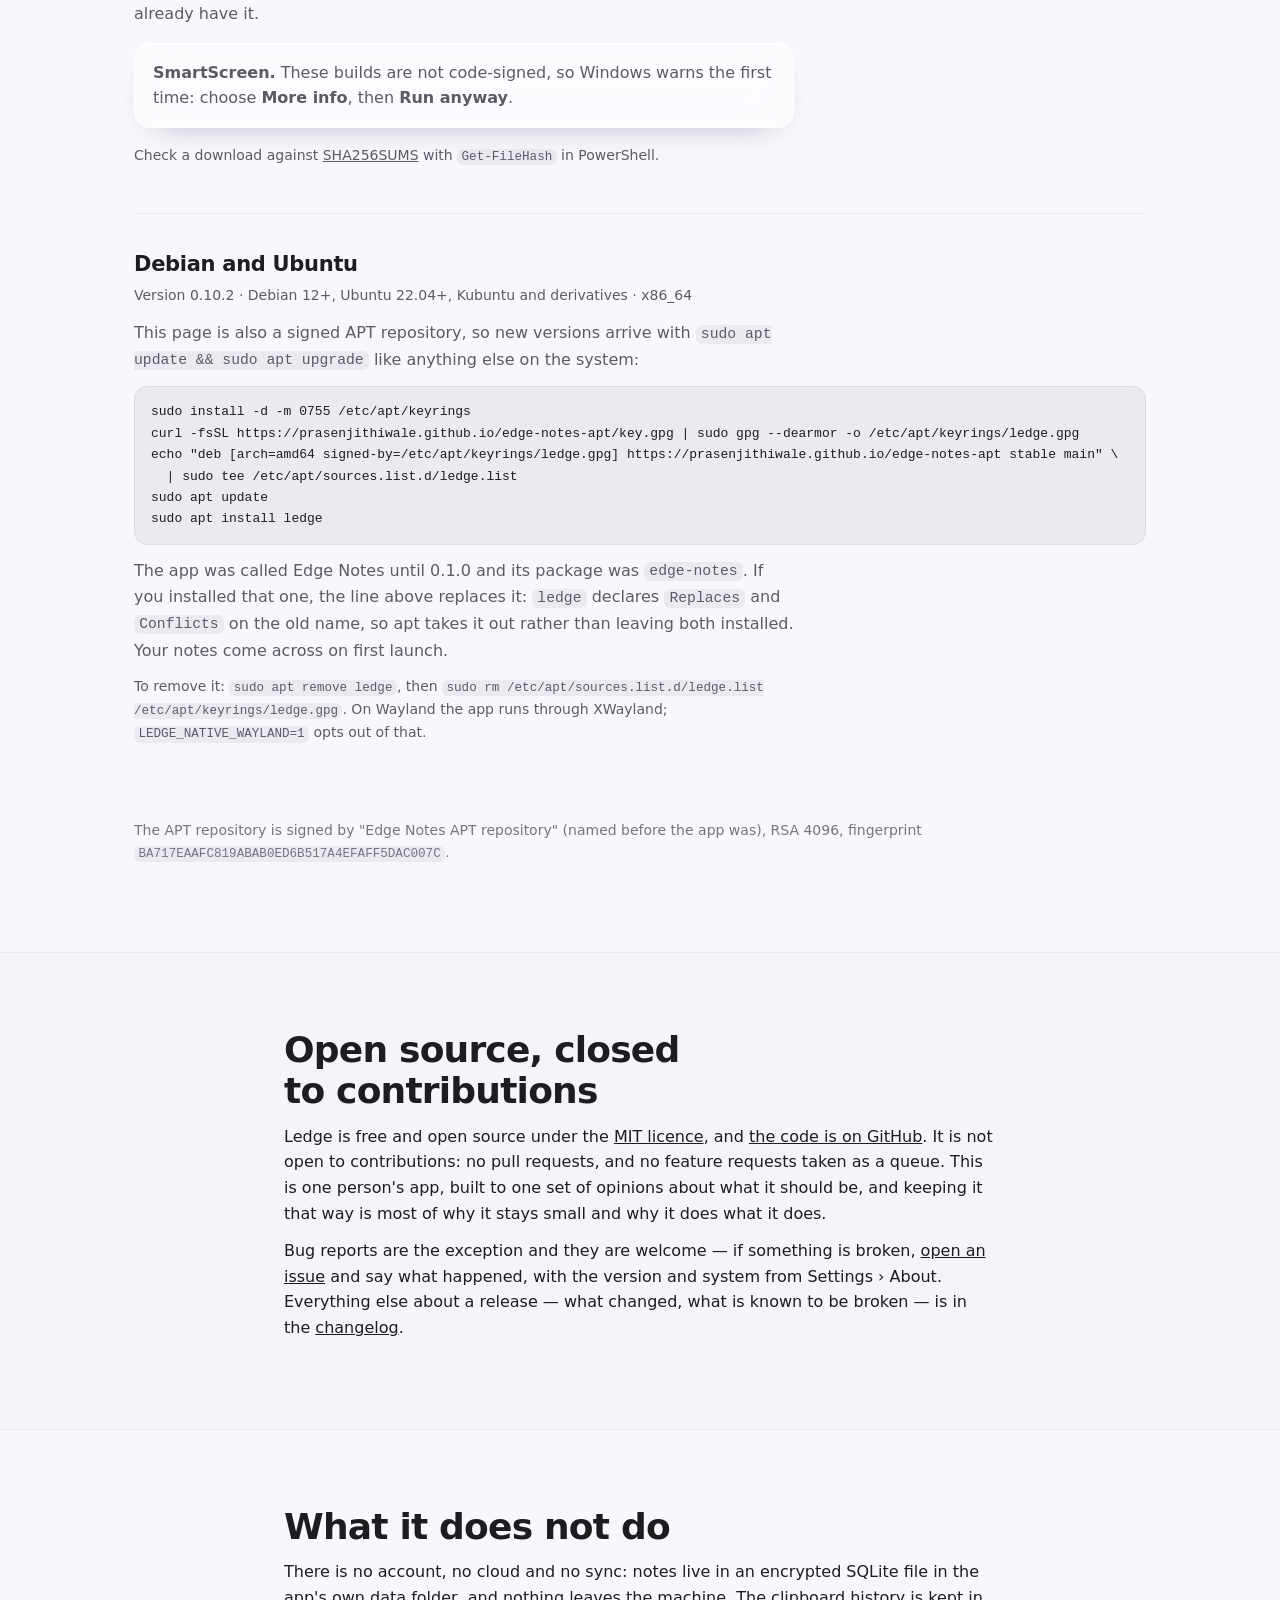
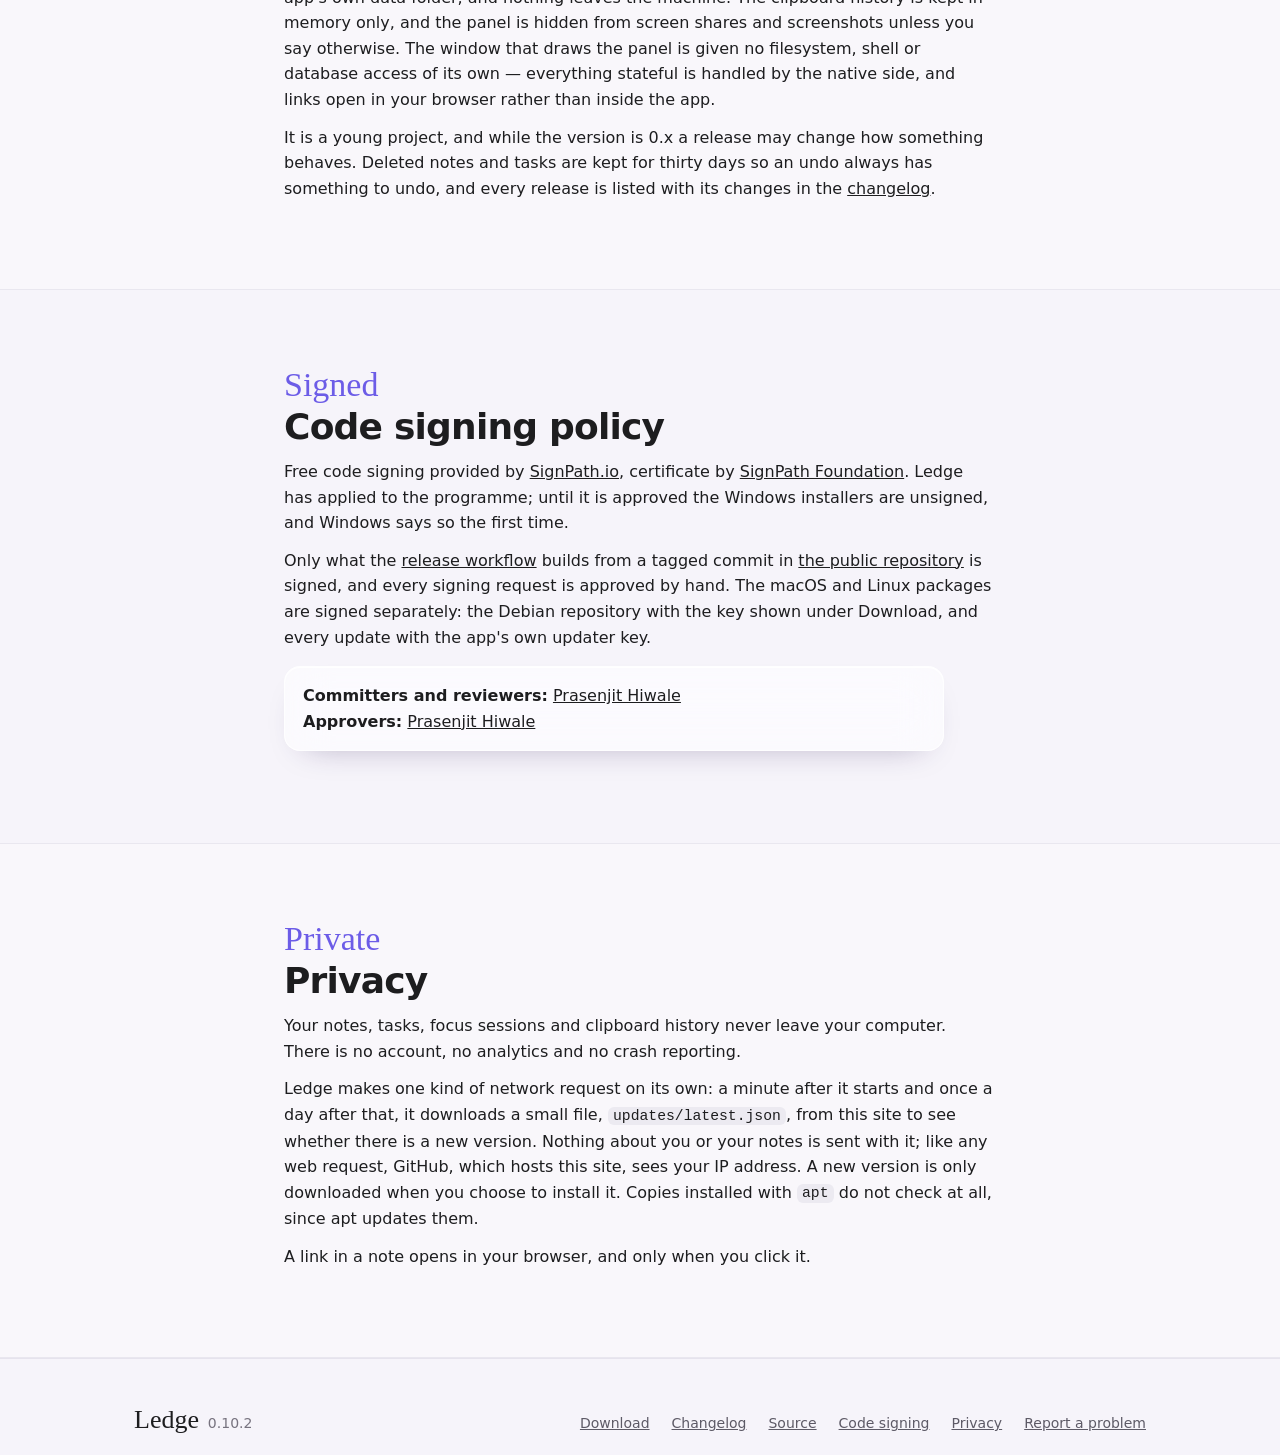
==== commit d9fdaa3d: "edge-notes 0.10.2" ====
--- a/index.html
+++ b/index.html
@@ -80,7 +80,7 @@
 <div class="hero wrap">
   <img class="app-icon" src="icon.png" width="76" height="76" alt="">
   <p class="hero-script script" aria-hidden="true">Ledge</p>
-  <span class="eyebrow">Version 0.10.1 &middot; macOS, Windows, Linux</span>
+  <span class="eyebrow">Version 0.10.2 &middot; macOS, Windows, Linux</span>
   <h1>Notes on the edge<br>of your screen.</h1>
   <p class="lede">A small tab sits against the screen edge, above whatever you are
   working in. Point at it and a panel of frosted glass slides out, with your notes
@@ -293,7 +293,7 @@
     <article class="platform" id="macos">
       <header class="platform-head">
         <h3>macOS</h3>
-        <p class="meta">Version 0.10.1 &middot; macOS 12 Monterey or later &middot; Apple silicon and Intel in one build</p>
+        <p class="meta">Version 0.10.2 &middot; macOS 12 Monterey or later &middot; Apple silicon and Intel in one build</p>
       </header>
       <p>Homebrew is the easier route, and brings new versions with
       <code>brew upgrade</code>:</p>
@@ -305,9 +305,9 @@
       <code>brew upgrade edge-notes</code>.</p>
       <p>Or take the disk image and drag the app to Applications:</p>
       <p class="downloads">
-        <a class="download" href="https://prasenjithiwale.github.io/edge-notes-apt/macos/Ledge_0.10.1_macOS_universal.dmg">
+        <a class="download" href="https://prasenjithiwale.github.io/edge-notes-apt/macos/Ledge_0.10.2_macOS_universal.dmg">
           <span class="download-label">Disk image (.dmg)</span>
-          <span class="download-meta">10.1 MB</span>
+          <span class="download-meta">12.4 MB</span>
         </a>
       </p>
       <div class="note">
@@ -328,16 +328,16 @@
     <article class="platform" id="windows">
       <header class="platform-head">
         <h3>Windows</h3>
-        <p class="meta">Version 0.10.1 &middot; Windows 10 and 11 &middot; 64-bit</p>
+        <p class="meta">Version 0.10.2 &middot; Windows 10 and 11 &middot; 64-bit</p>
       </header>
       <p class="downloads">
-        <a class="download" href="https://prasenjithiwale.github.io/edge-notes-apt/windows/Ledge_0.10.1_windows_x64-setup.exe">
+        <a class="download" href="https://prasenjithiwale.github.io/edge-notes-apt/windows/Ledge_0.10.2_windows_x64-setup.exe">
           <span class="download-label">Installer (.exe)</span>
           <span class="download-meta">3.8 MB</span>
         </a>
-        <a class="download" href="https://prasenjithiwale.github.io/edge-notes-apt/windows/Ledge_0.10.1_windows_x64.msi">
+        <a class="download" href="https://prasenjithiwale.github.io/edge-notes-apt/windows/Ledge_0.10.2_windows_x64.msi">
           <span class="download-label">Package (.msi)</span>
-          <span class="download-meta">5.1 MB</span>
+          <span class="download-meta">5.2 MB</span>
         </a>
       </p>
       <p>The installer is the usual choice; the <code>.msi</code> is there for
@@ -355,7 +355,7 @@
     <article class="platform" id="linux">
       <header class="platform-head">
         <h3>Debian and Ubuntu</h3>
-        <p class="meta">Version 0.10.1 &middot; Debian 12+, Ubuntu 22.04+, Kubuntu and derivatives &middot; x86_64</p>
+        <p class="meta">Version 0.10.2 &middot; Debian 12+, Ubuntu 22.04+, Kubuntu and derivatives &middot; x86_64</p>
       </header>
       <p>This page is also a signed APT repository, so new versions arrive with
       <code>sudo apt update &amp;&amp; sudo apt upgrade</code> like anything else
@@ -460,7 +460,7 @@
 
 <footer>
   <div class="wrap foot-row">
-    <span><span class="script">Ledge</span> &nbsp;0.10.1</span>
+    <span><span class="script">Ledge</span> &nbsp;0.10.2</span>
     <span class="spacer"></span>
     <a href="#download">Download</a>
     <a href="changelog.html">Changelog</a>
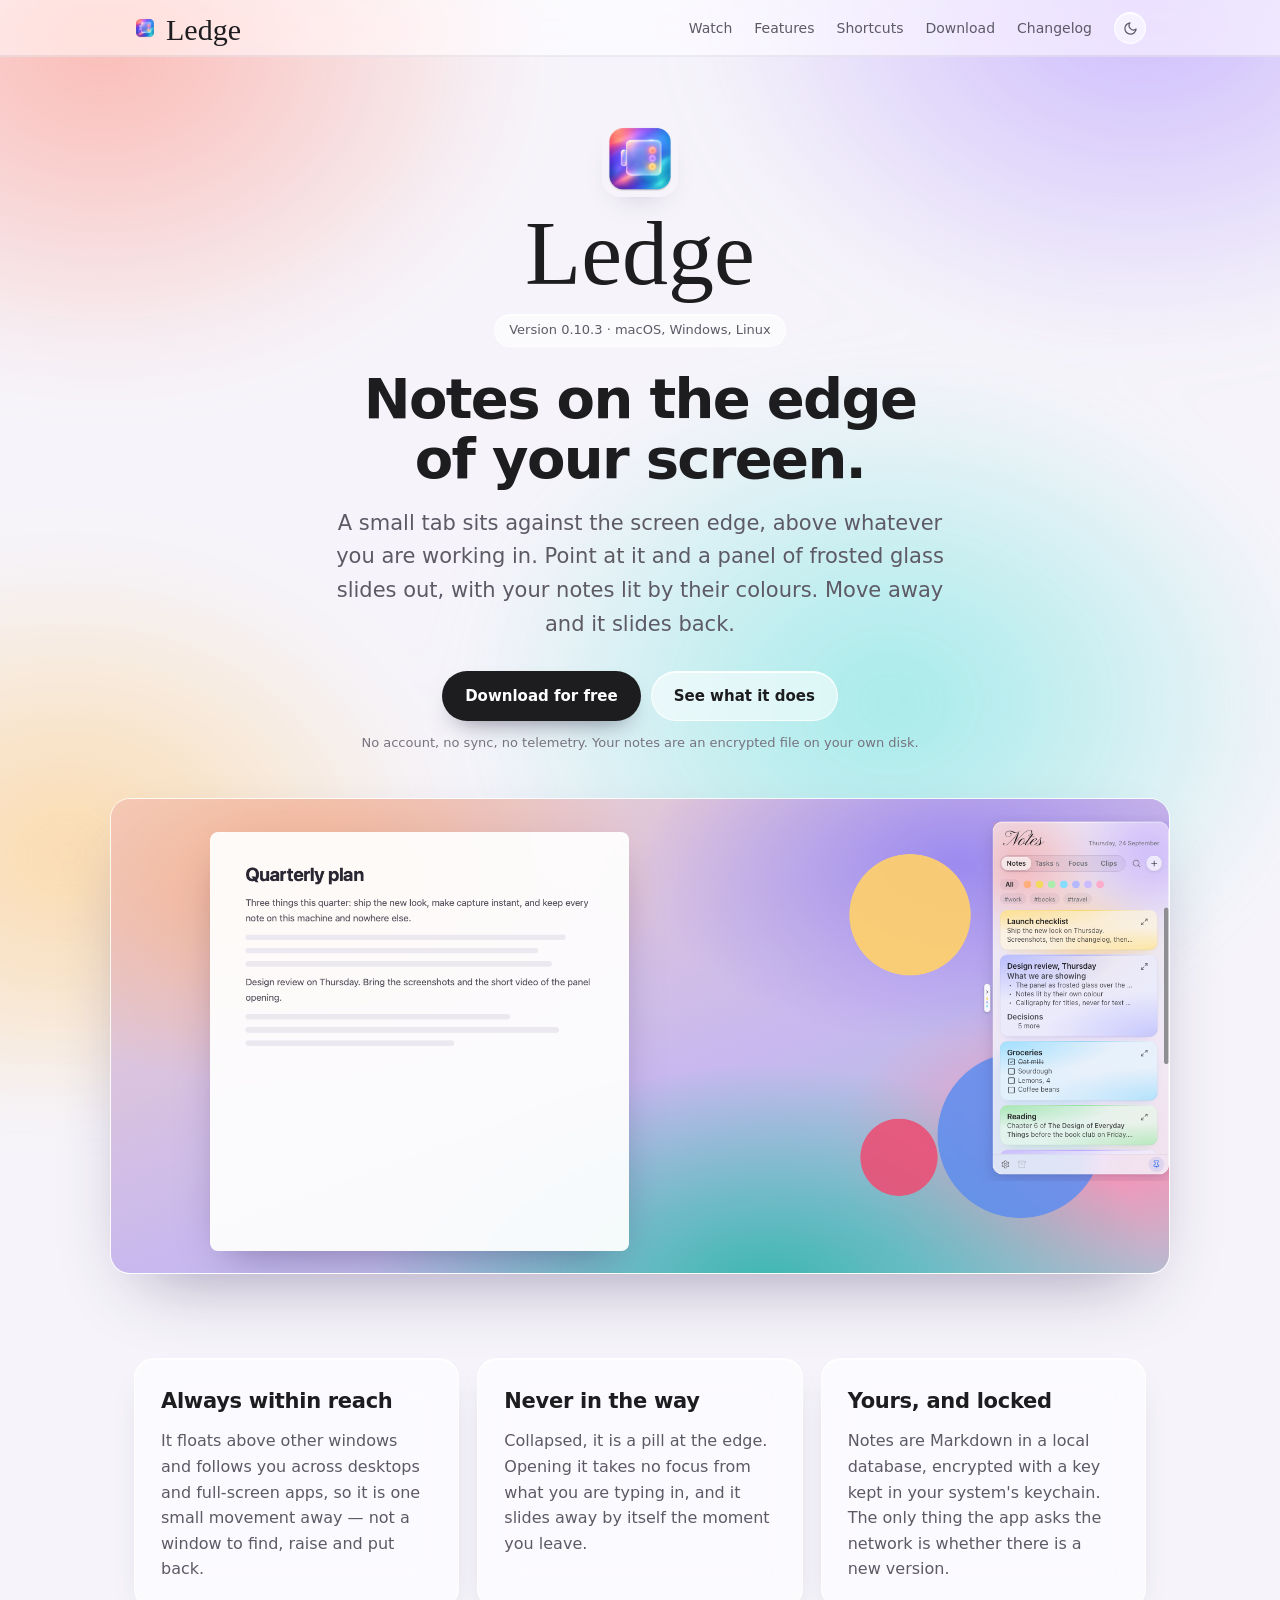
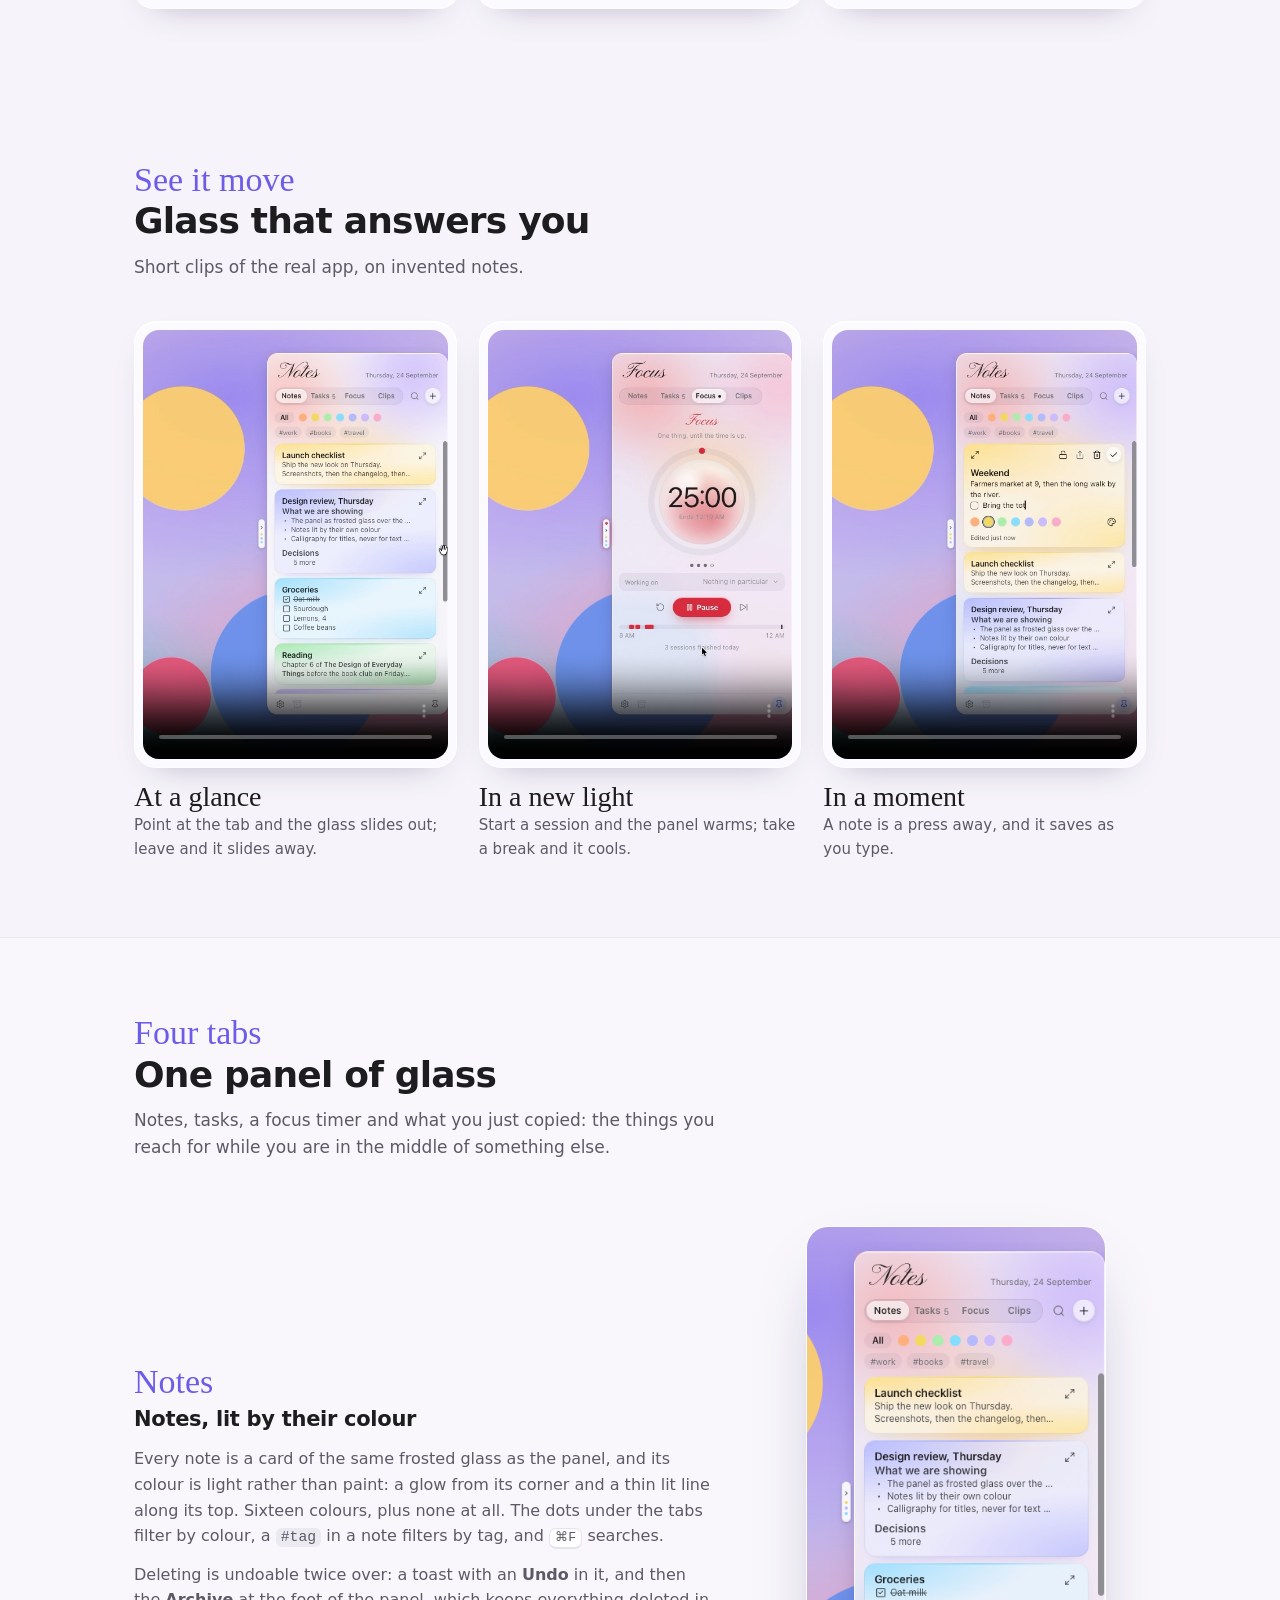
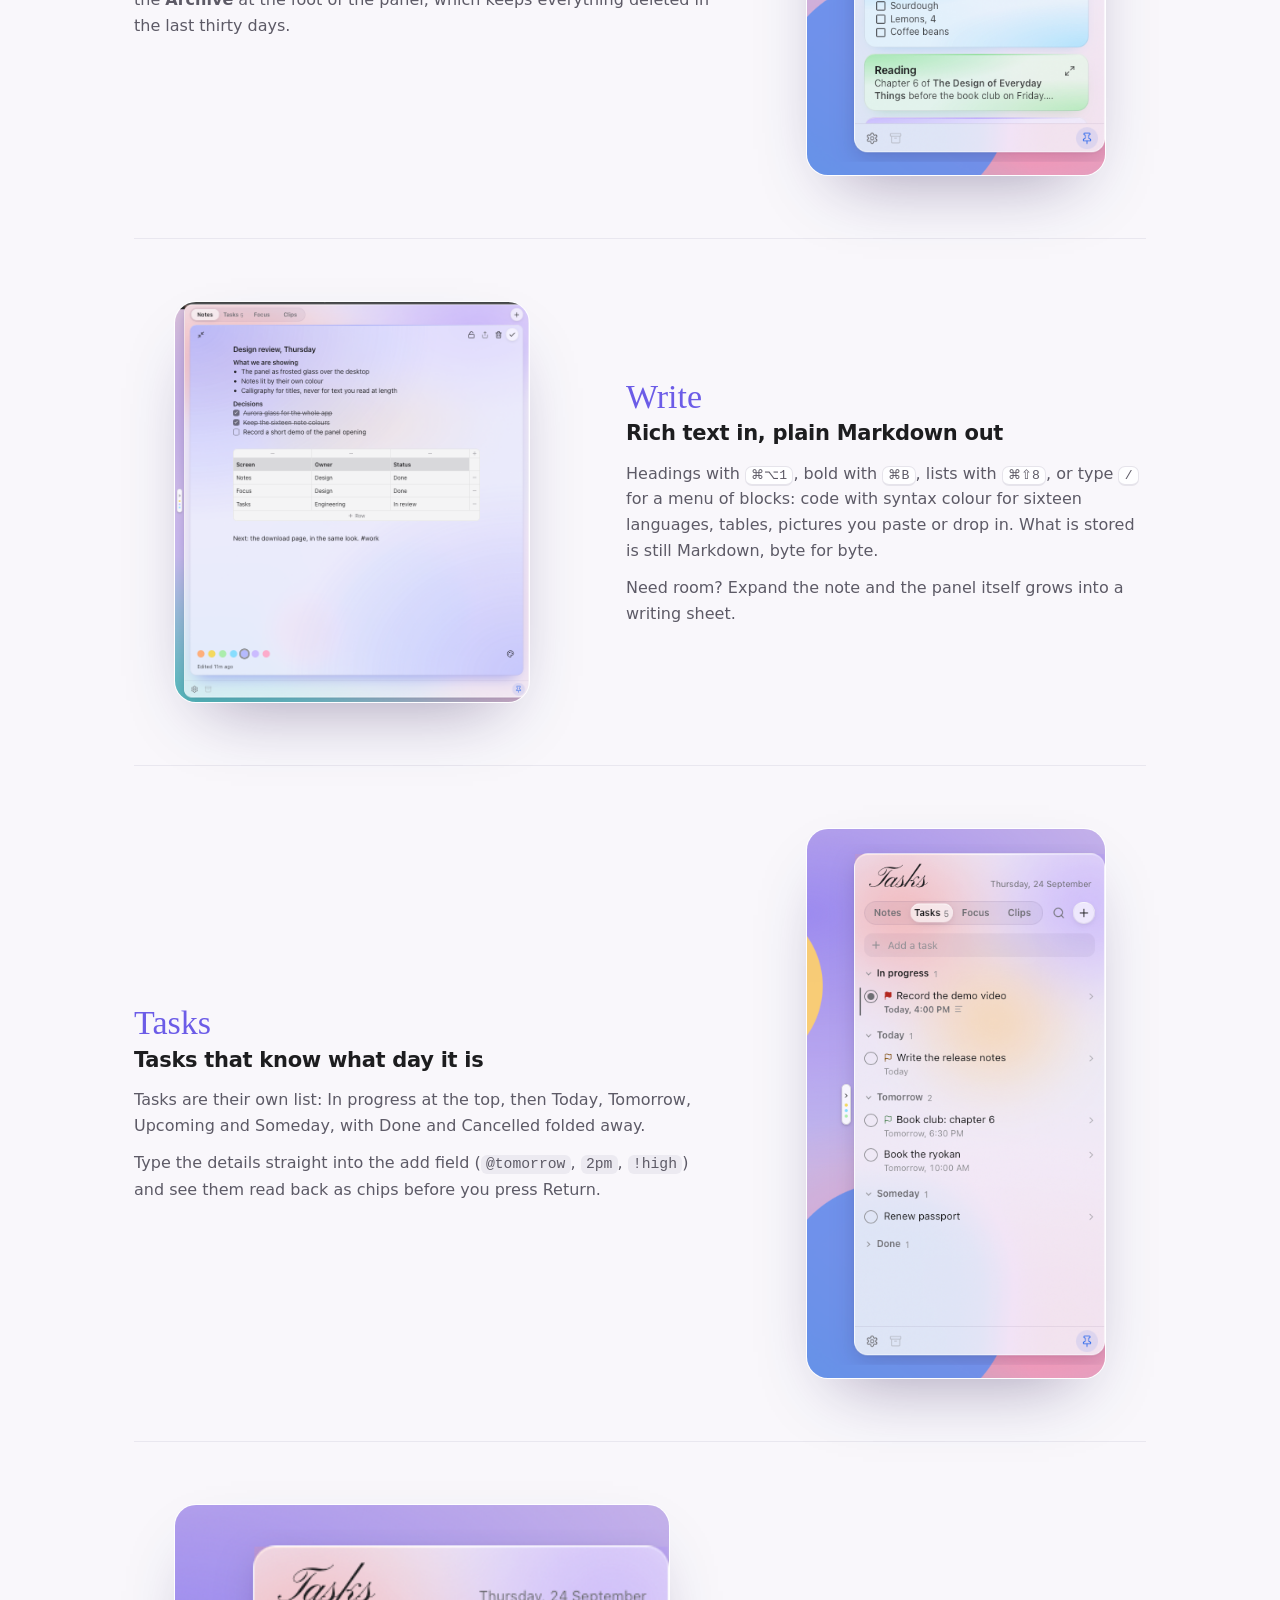
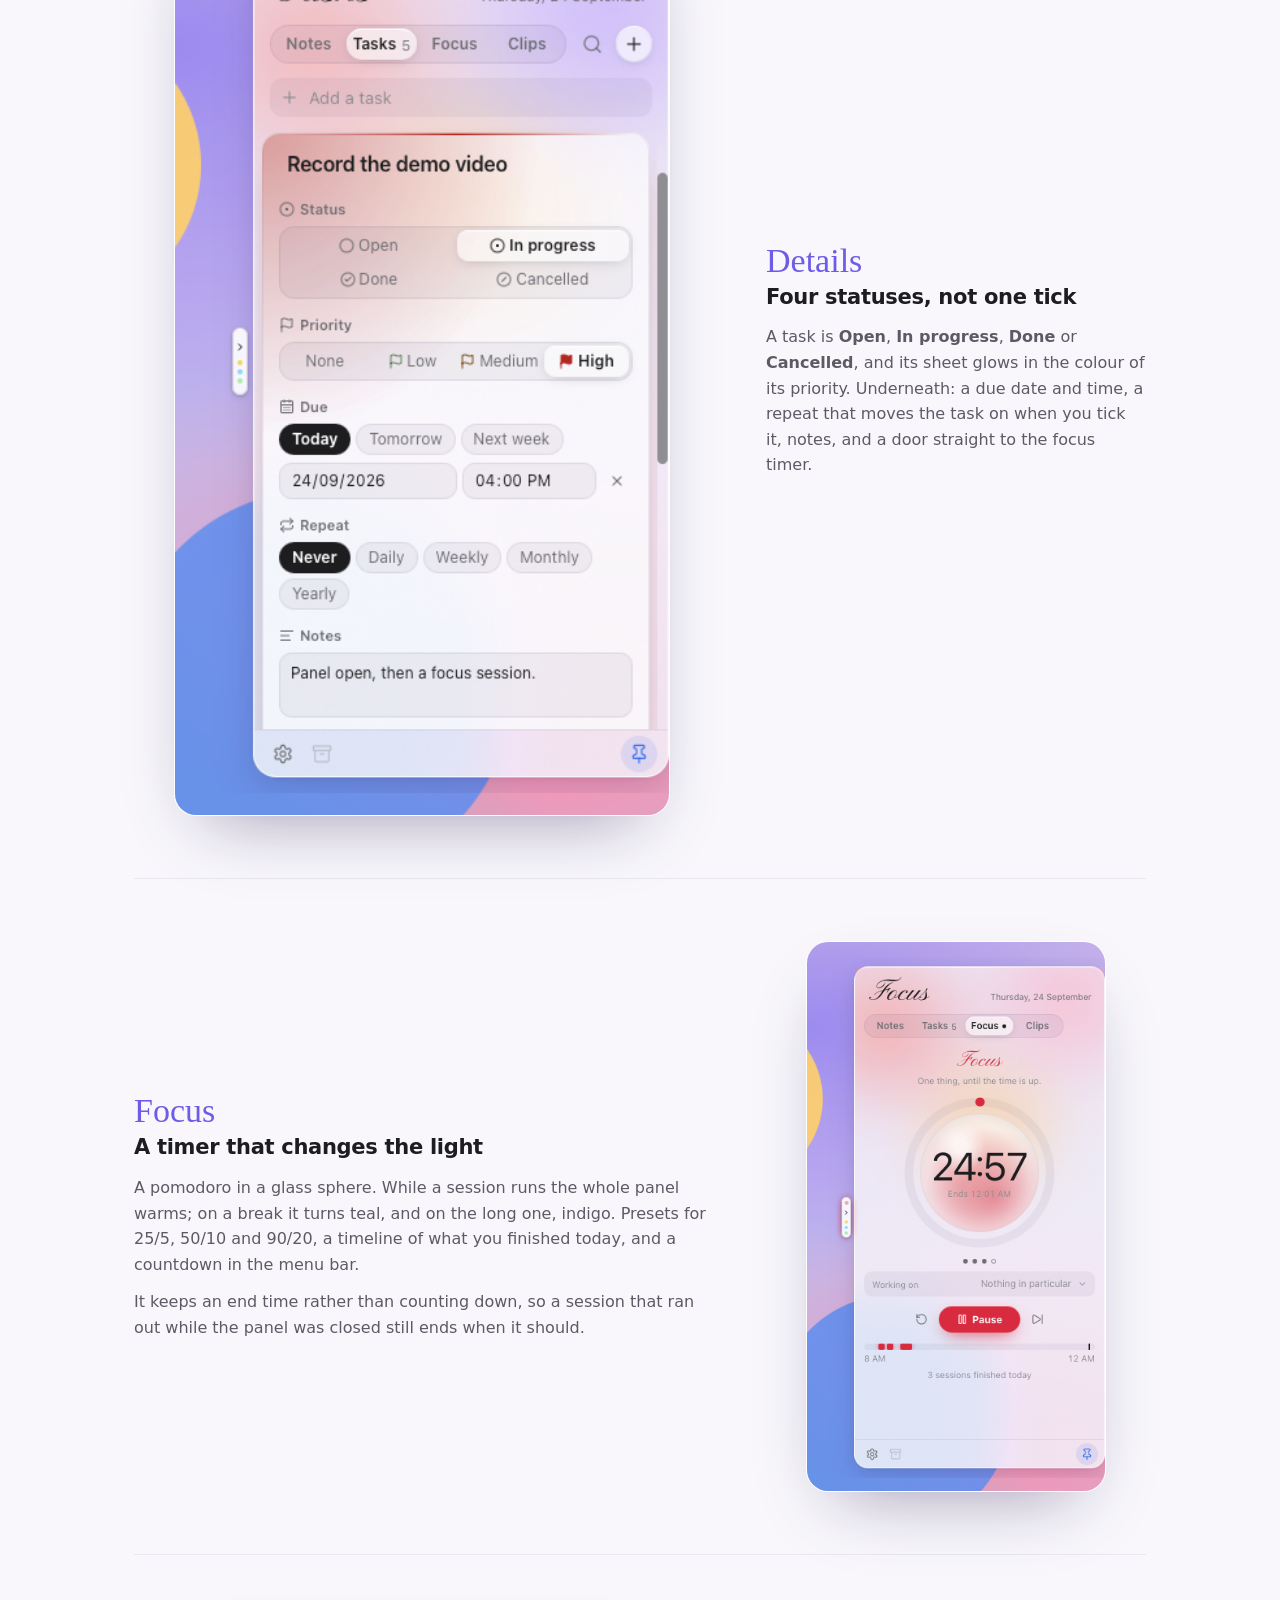
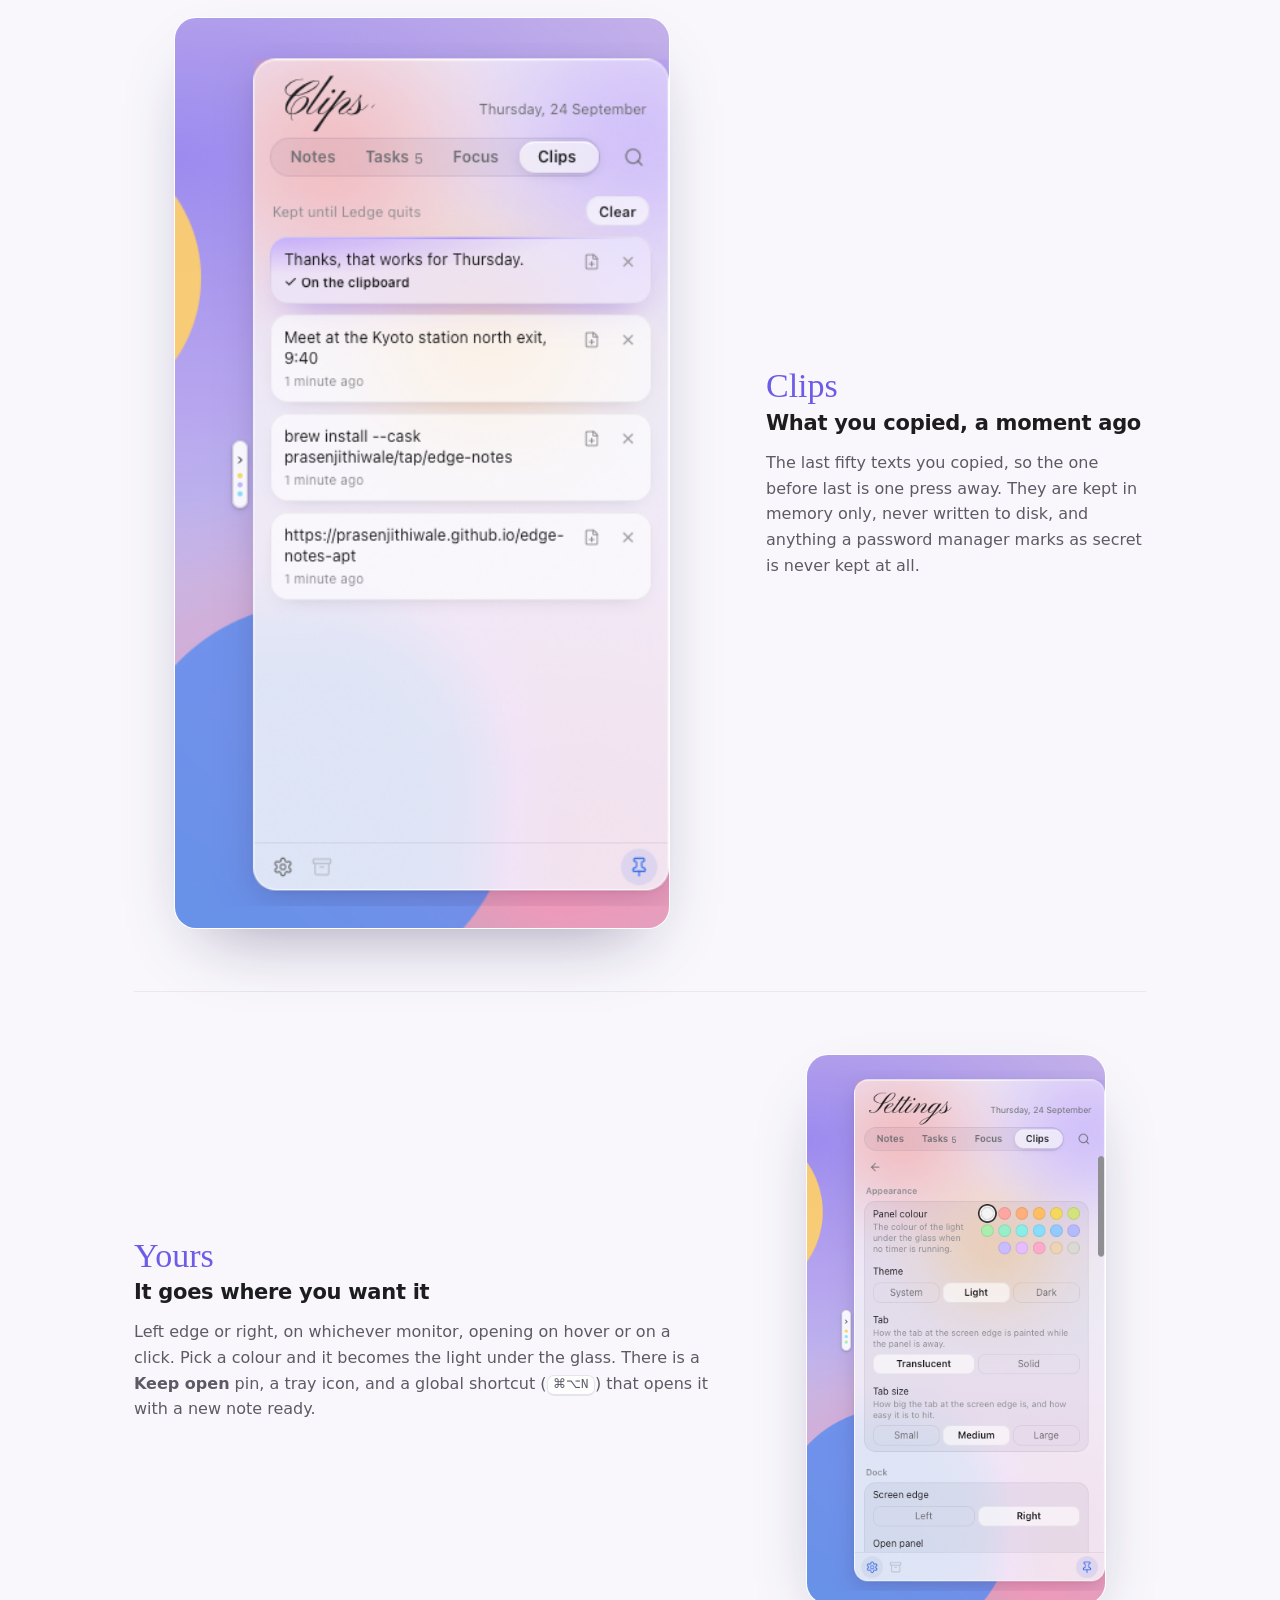
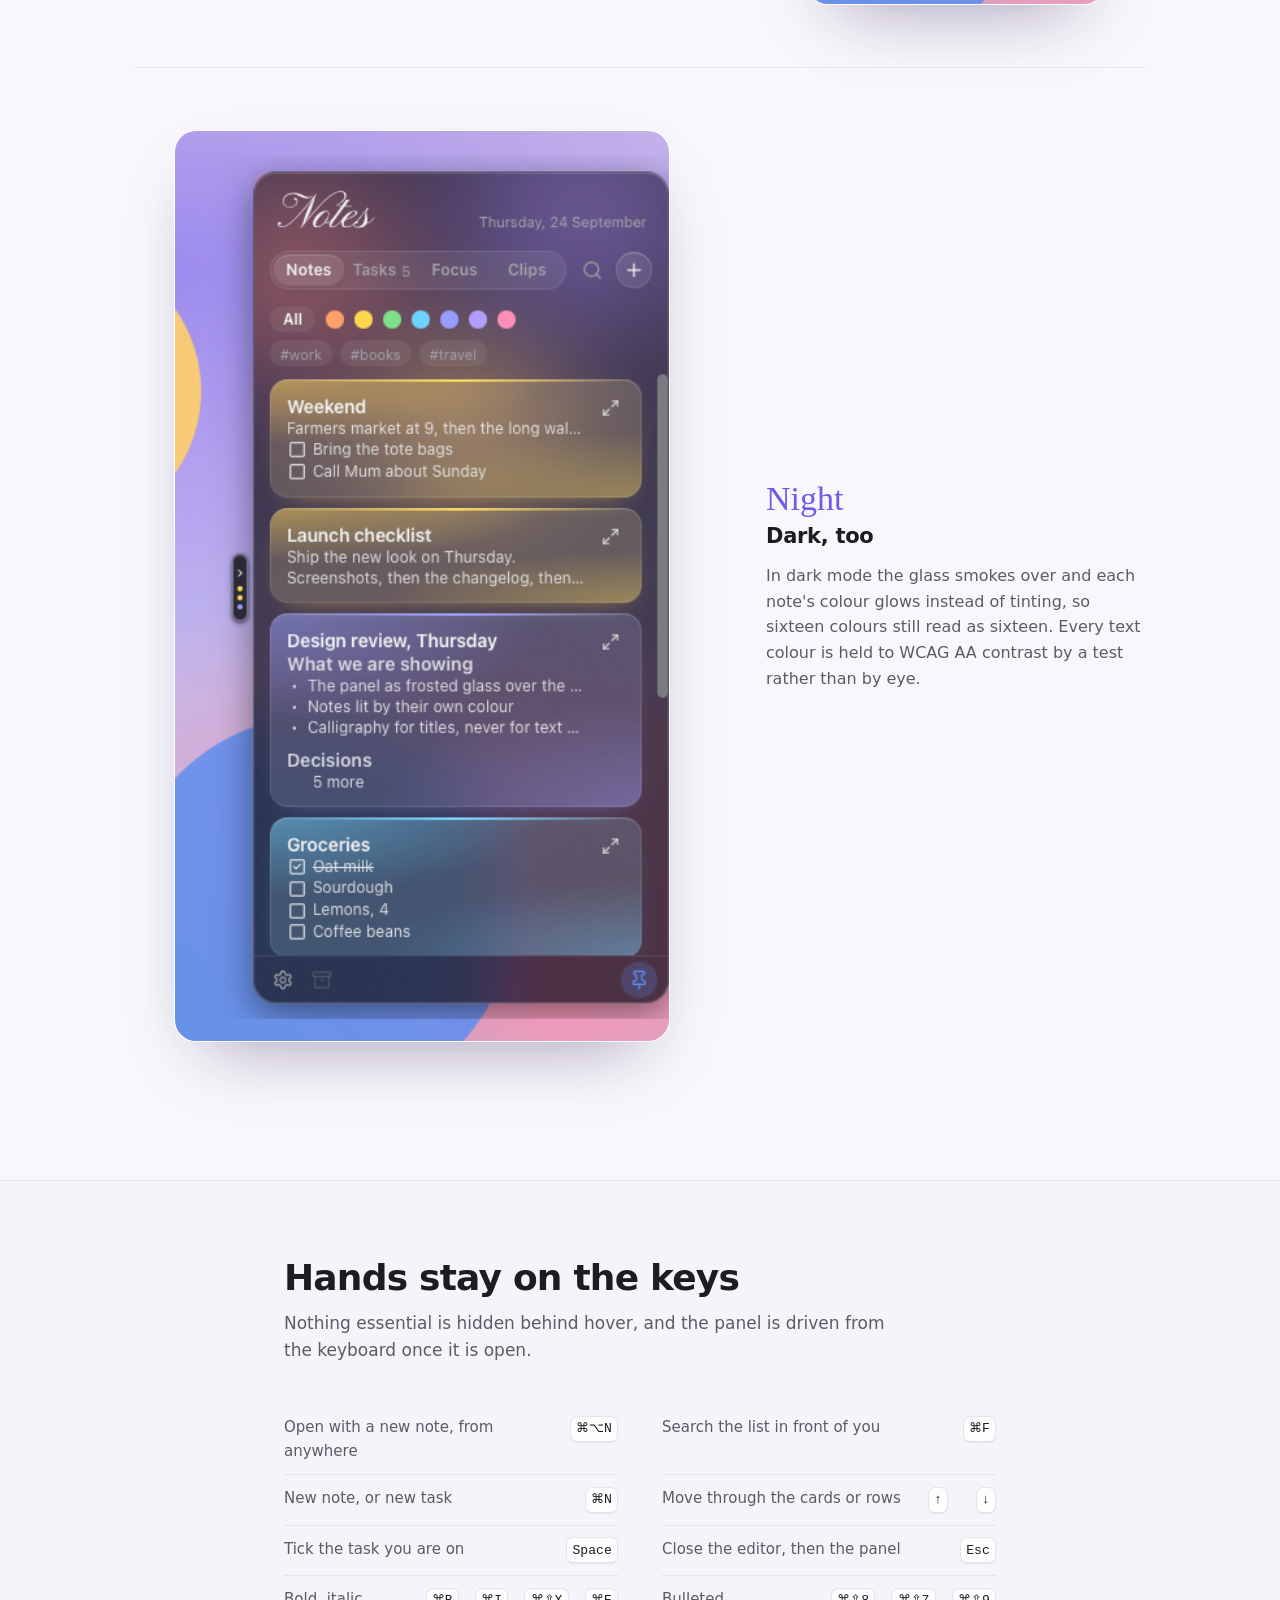
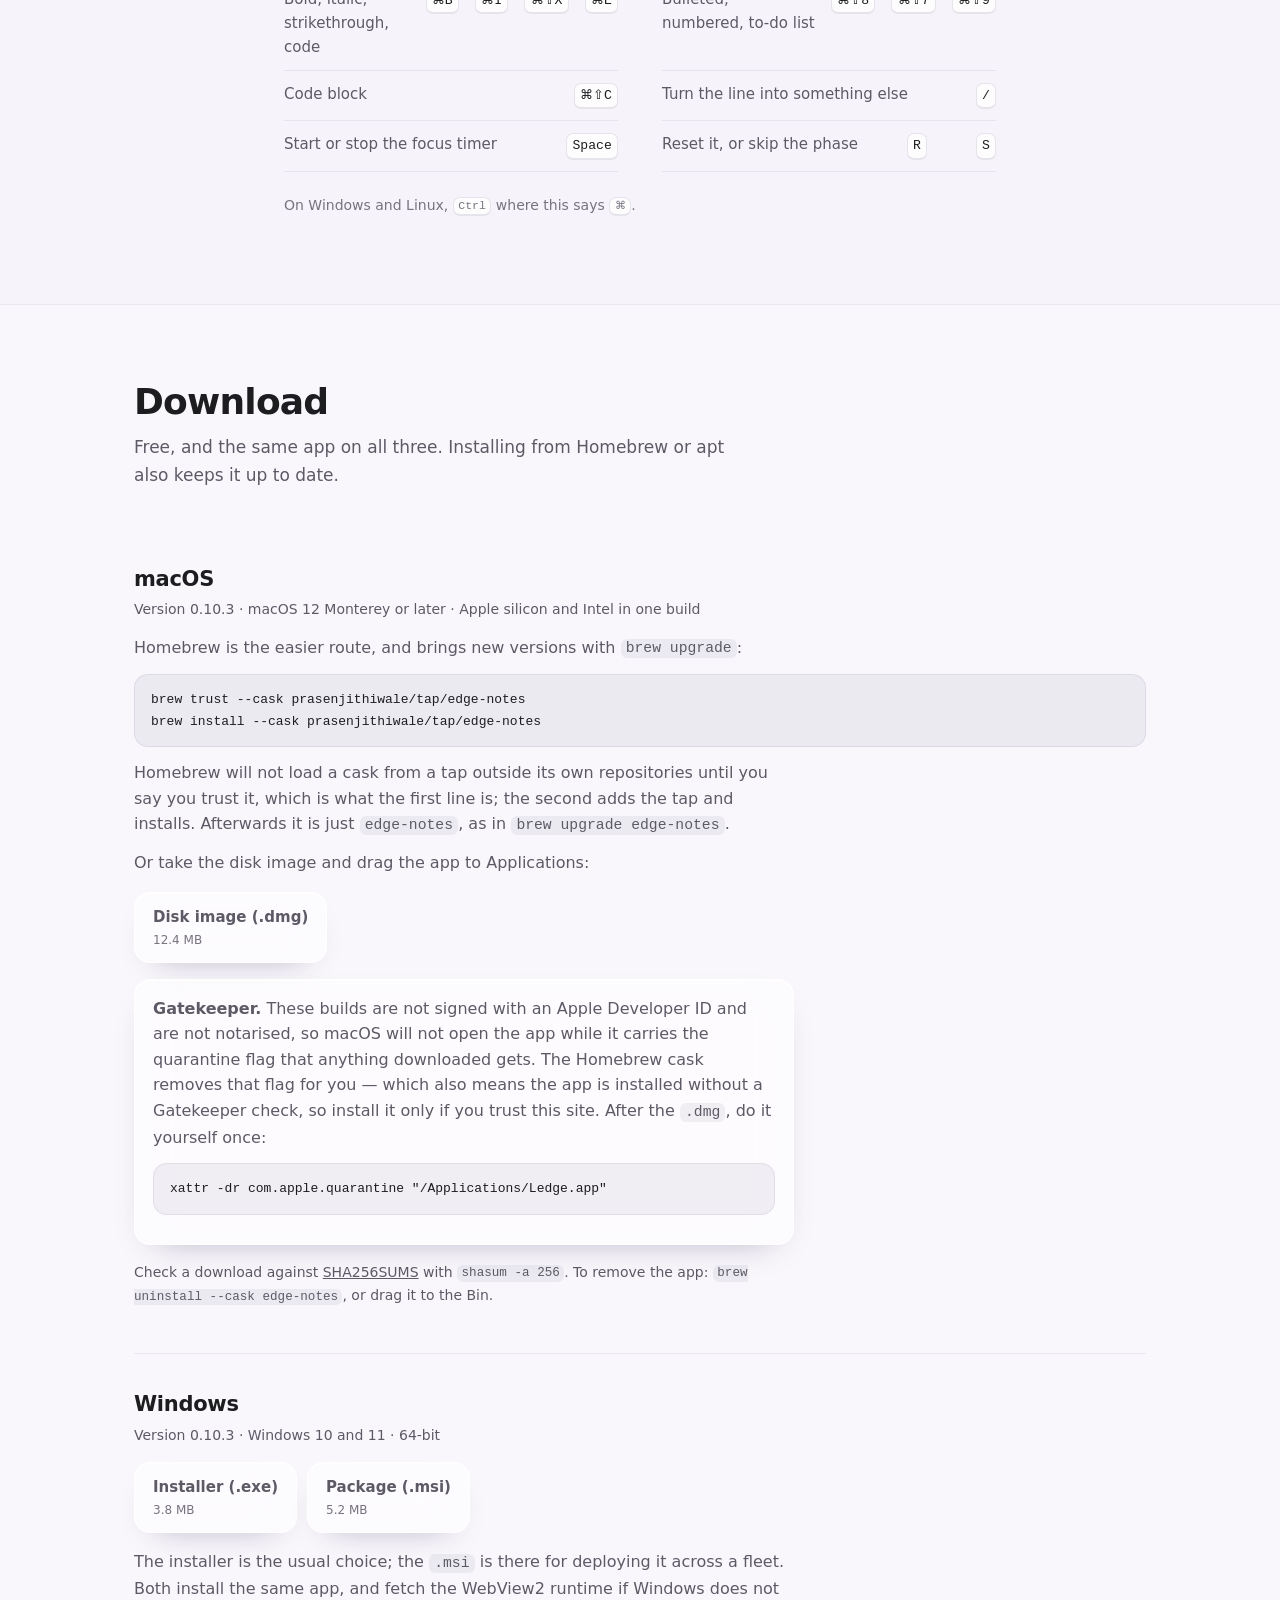
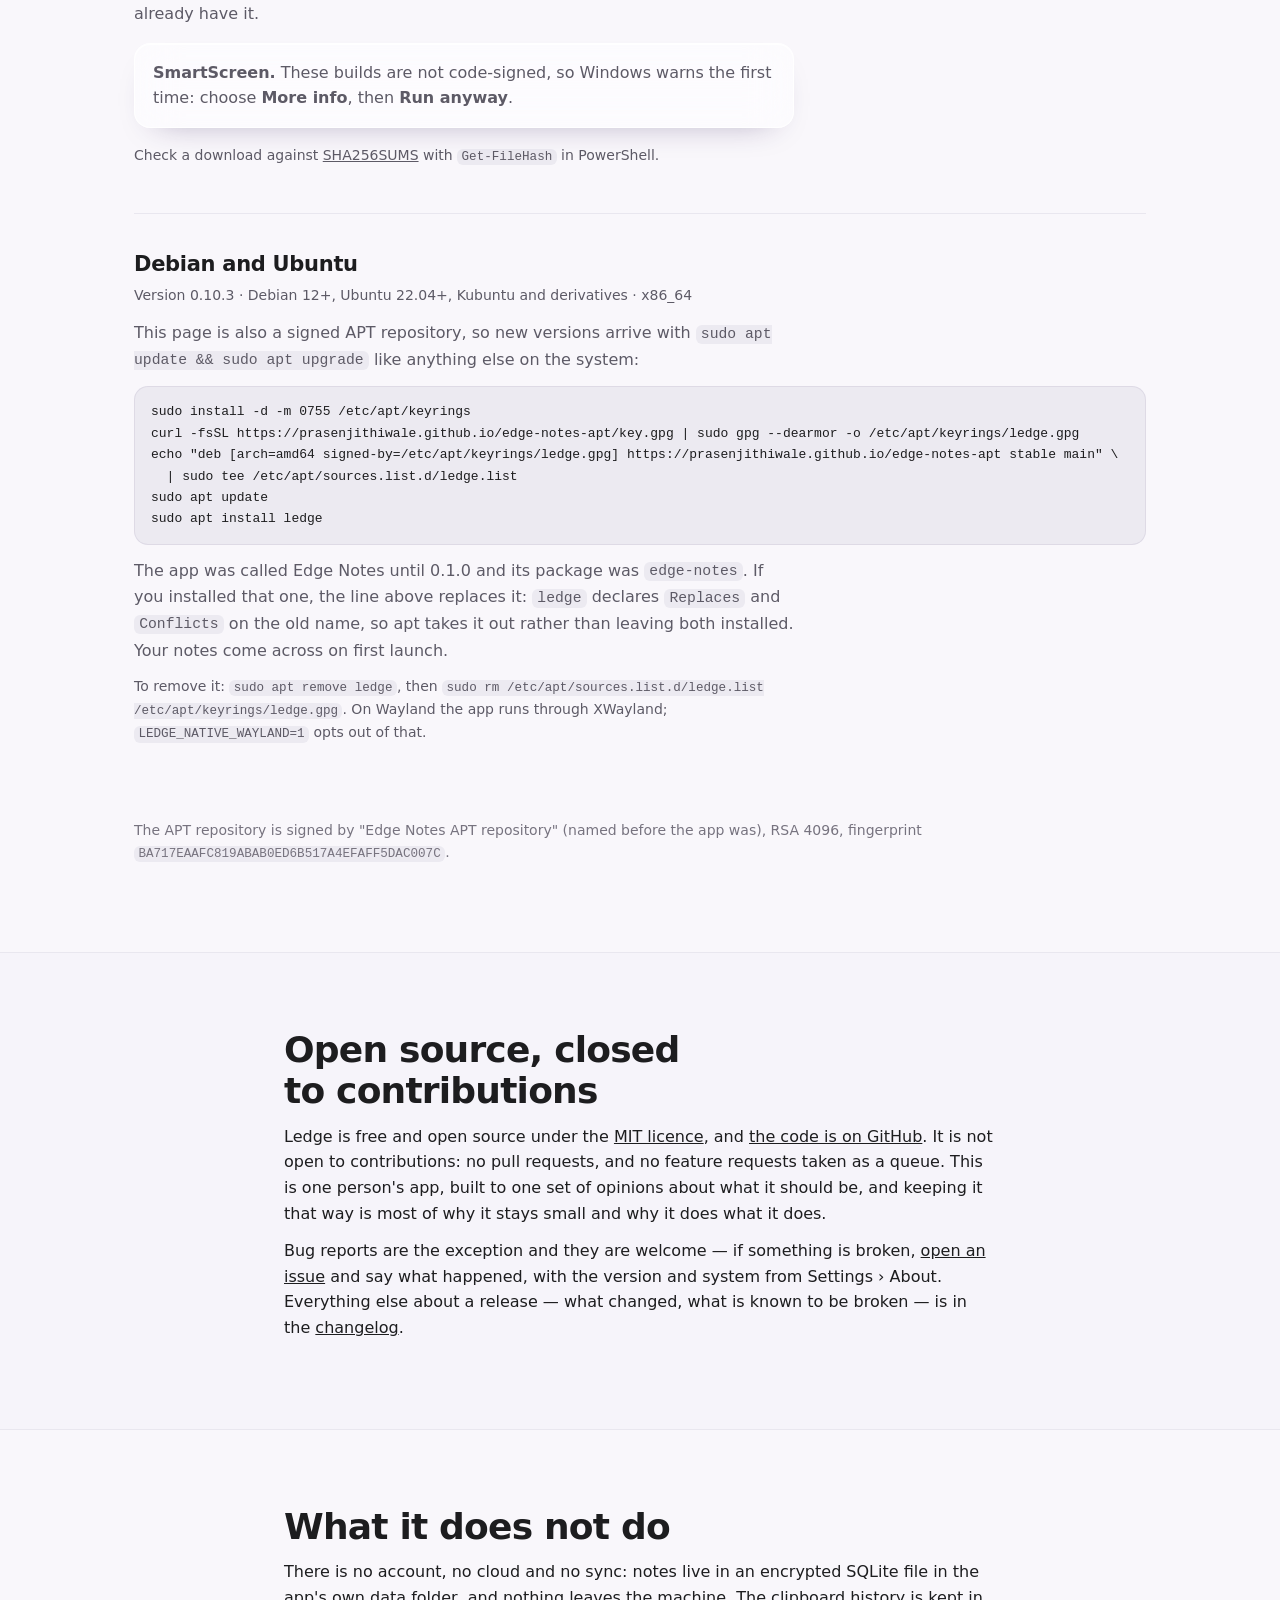
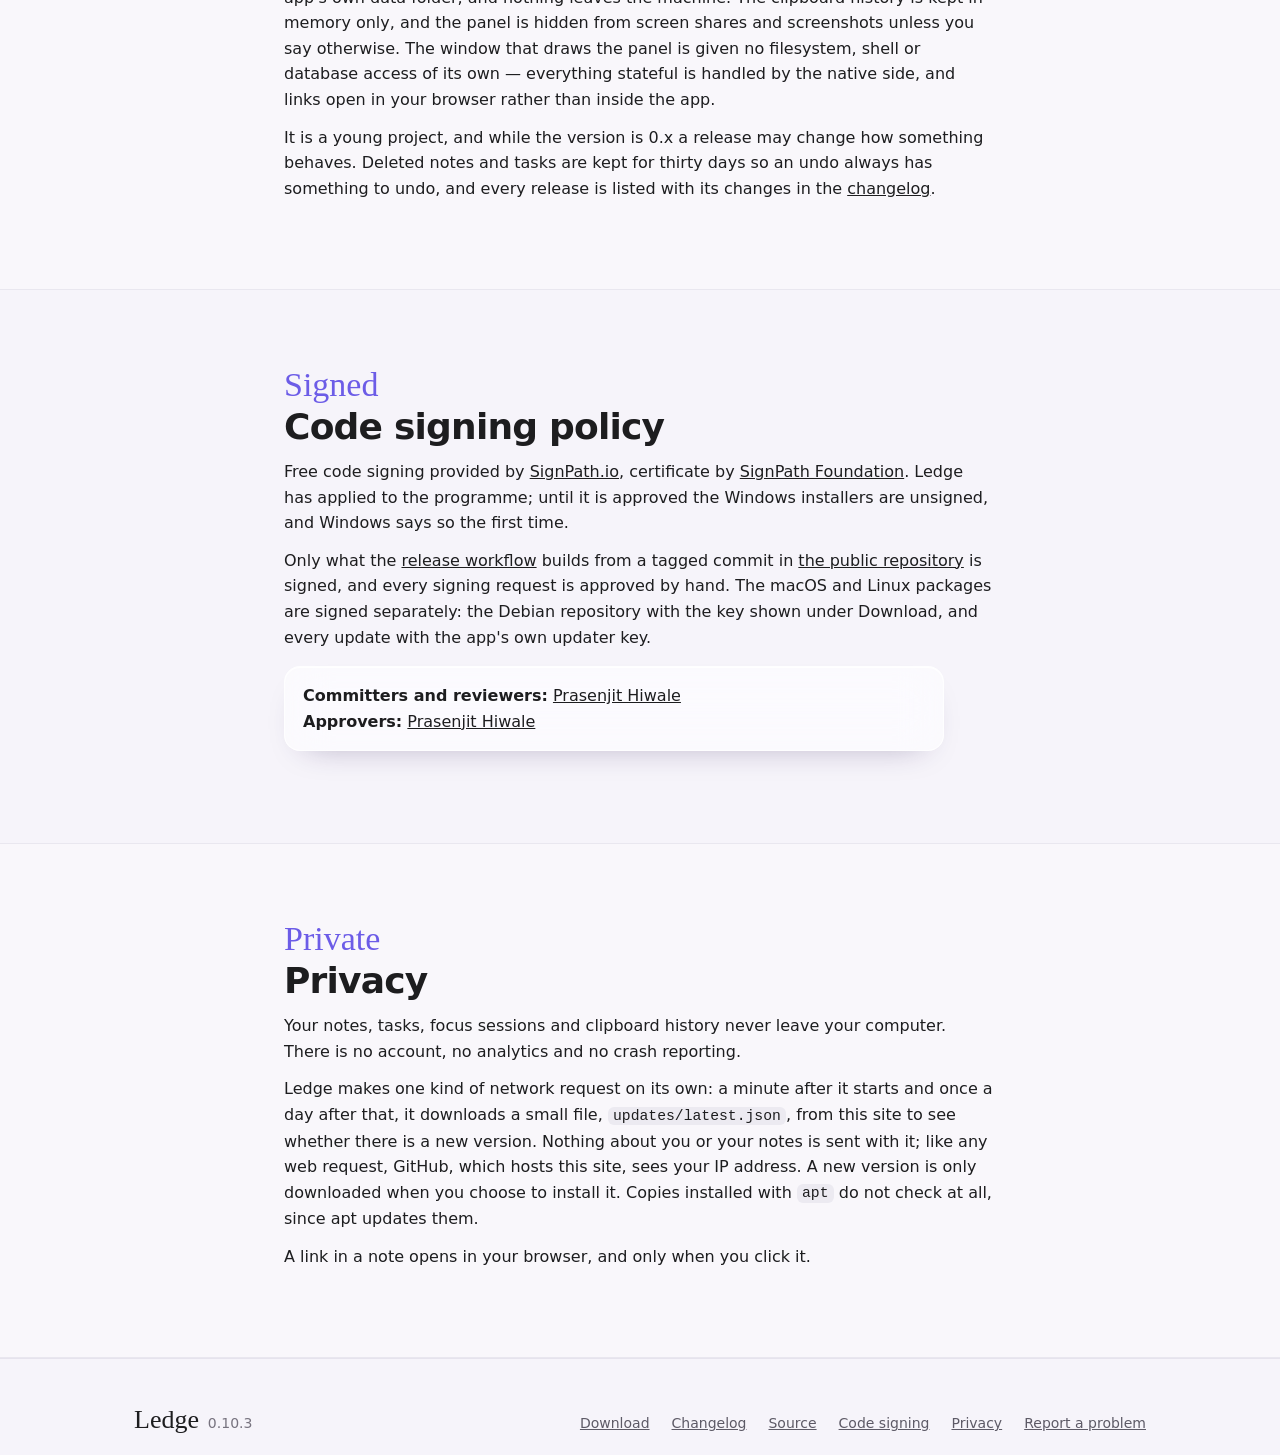
==== commit d4065a6a: "edge-notes 0.10.3" ====
--- a/index.html
+++ b/index.html
@@ -80,7 +80,7 @@
 <div class="hero wrap">
   <img class="app-icon" src="icon.png" width="76" height="76" alt="">
   <p class="hero-script script" aria-hidden="true">Ledge</p>
-  <span class="eyebrow">Version 0.10.2 &middot; macOS, Windows, Linux</span>
+  <span class="eyebrow">Version 0.10.3 &middot; macOS, Windows, Linux</span>
   <h1>Notes on the edge<br>of your screen.</h1>
   <p class="lede">A small tab sits against the screen edge, above whatever you are
   working in. Point at it and a panel of frosted glass slides out, with your notes
@@ -293,7 +293,7 @@
     <article class="platform" id="macos">
       <header class="platform-head">
         <h3>macOS</h3>
-        <p class="meta">Version 0.10.2 &middot; macOS 12 Monterey or later &middot; Apple silicon and Intel in one build</p>
+        <p class="meta">Version 0.10.3 &middot; macOS 12 Monterey or later &middot; Apple silicon and Intel in one build</p>
       </header>
       <p>Homebrew is the easier route, and brings new versions with
       <code>brew upgrade</code>:</p>
@@ -305,7 +305,7 @@
       <code>brew upgrade edge-notes</code>.</p>
       <p>Or take the disk image and drag the app to Applications:</p>
       <p class="downloads">
-        <a class="download" href="https://prasenjithiwale.github.io/edge-notes-apt/macos/Ledge_0.10.2_macOS_universal.dmg">
+        <a class="download" href="https://prasenjithiwale.github.io/edge-notes-apt/macos/Ledge_0.10.3_macOS_universal.dmg">
           <span class="download-label">Disk image (.dmg)</span>
           <span class="download-meta">12.4 MB</span>
         </a>
@@ -328,14 +328,14 @@
     <article class="platform" id="windows">
       <header class="platform-head">
         <h3>Windows</h3>
-        <p class="meta">Version 0.10.2 &middot; Windows 10 and 11 &middot; 64-bit</p>
+        <p class="meta">Version 0.10.3 &middot; Windows 10 and 11 &middot; 64-bit</p>
       </header>
       <p class="downloads">
-        <a class="download" href="https://prasenjithiwale.github.io/edge-notes-apt/windows/Ledge_0.10.2_windows_x64-setup.exe">
+        <a class="download" href="https://prasenjithiwale.github.io/edge-notes-apt/windows/Ledge_0.10.3_windows_x64-setup.exe">
           <span class="download-label">Installer (.exe)</span>
           <span class="download-meta">3.8 MB</span>
         </a>
-        <a class="download" href="https://prasenjithiwale.github.io/edge-notes-apt/windows/Ledge_0.10.2_windows_x64.msi">
+        <a class="download" href="https://prasenjithiwale.github.io/edge-notes-apt/windows/Ledge_0.10.3_windows_x64.msi">
           <span class="download-label">Package (.msi)</span>
           <span class="download-meta">5.2 MB</span>
         </a>
@@ -355,7 +355,7 @@
     <article class="platform" id="linux">
       <header class="platform-head">
         <h3>Debian and Ubuntu</h3>
-        <p class="meta">Version 0.10.2 &middot; Debian 12+, Ubuntu 22.04+, Kubuntu and derivatives &middot; x86_64</p>
+        <p class="meta">Version 0.10.3 &middot; Debian 12+, Ubuntu 22.04+, Kubuntu and derivatives &middot; x86_64</p>
       </header>
       <p>This page is also a signed APT repository, so new versions arrive with
       <code>sudo apt update &amp;&amp; sudo apt upgrade</code> like anything else
@@ -460,7 +460,7 @@
 
 <footer>
   <div class="wrap foot-row">
-    <span><span class="script">Ledge</span> &nbsp;0.10.2</span>
+    <span><span class="script">Ledge</span> &nbsp;0.10.3</span>
     <span class="spacer"></span>
     <a href="#download">Download</a>
     <a href="changelog.html">Changelog</a>
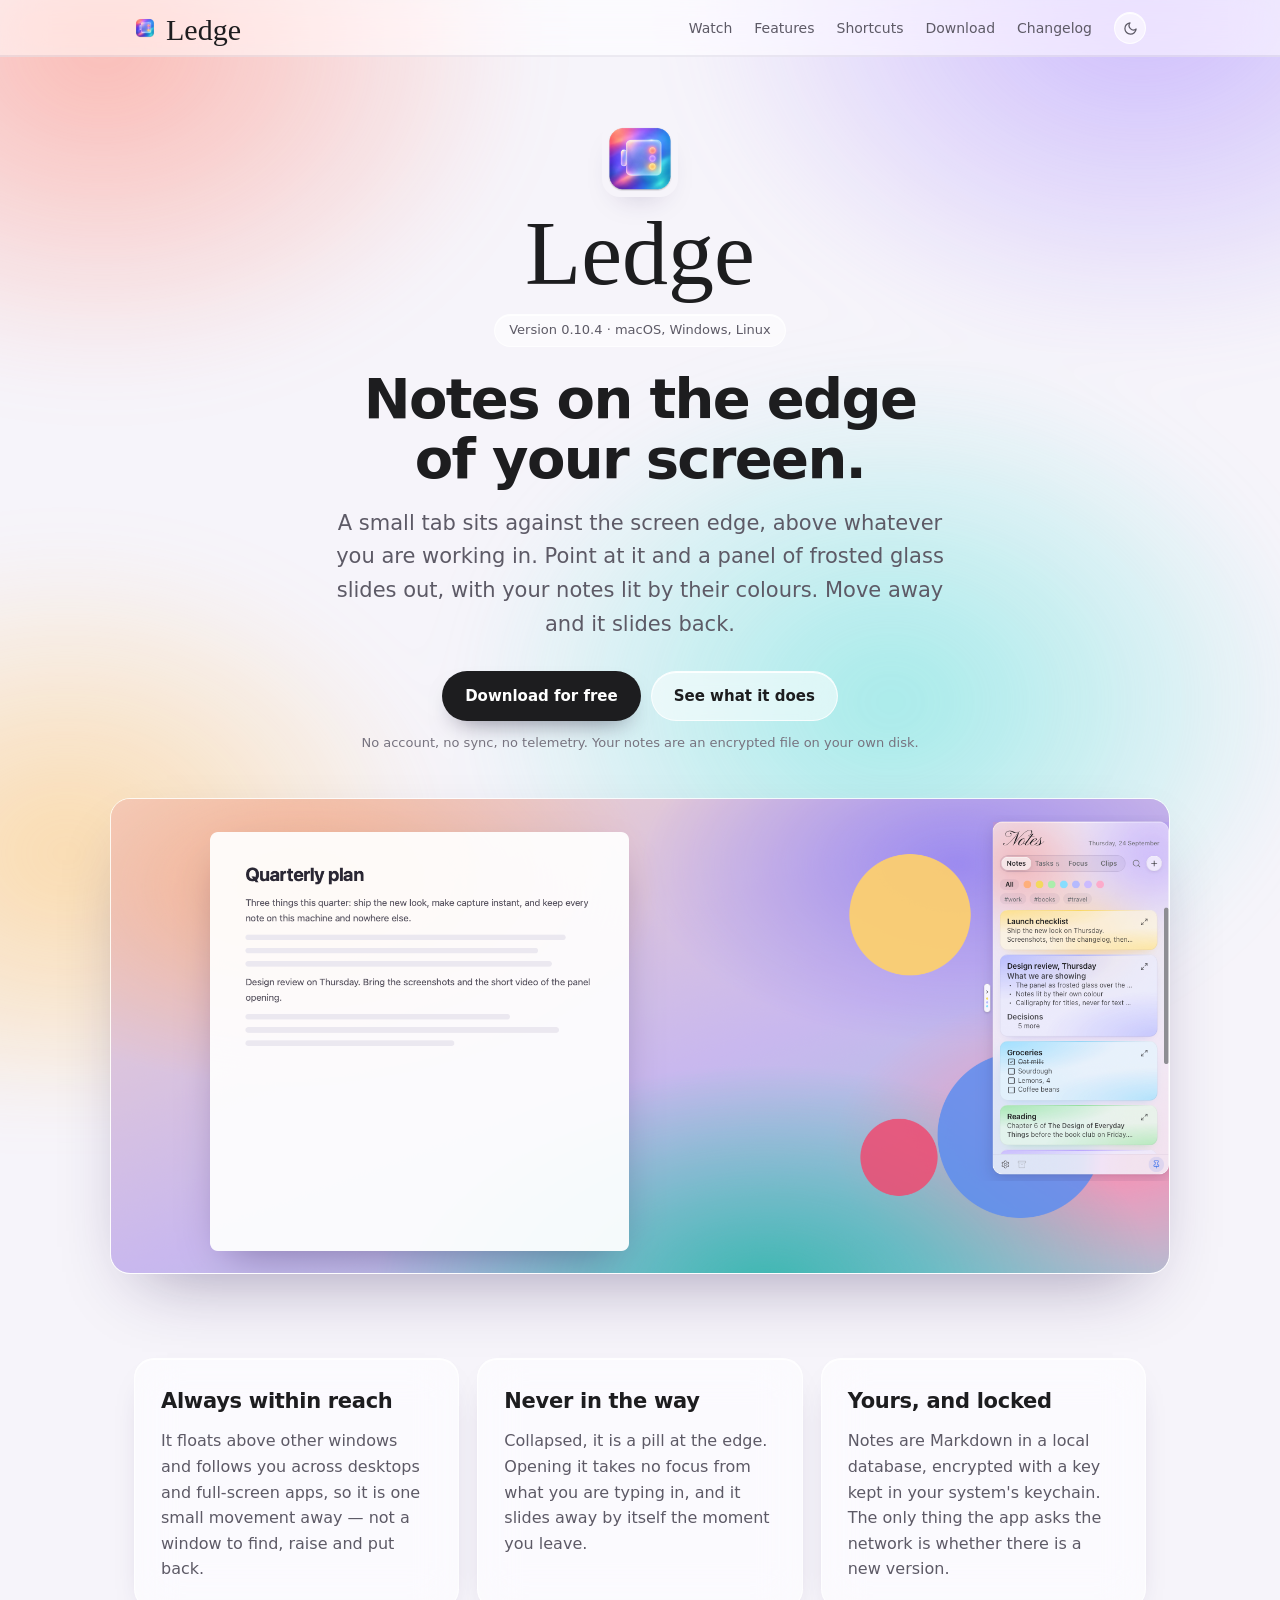
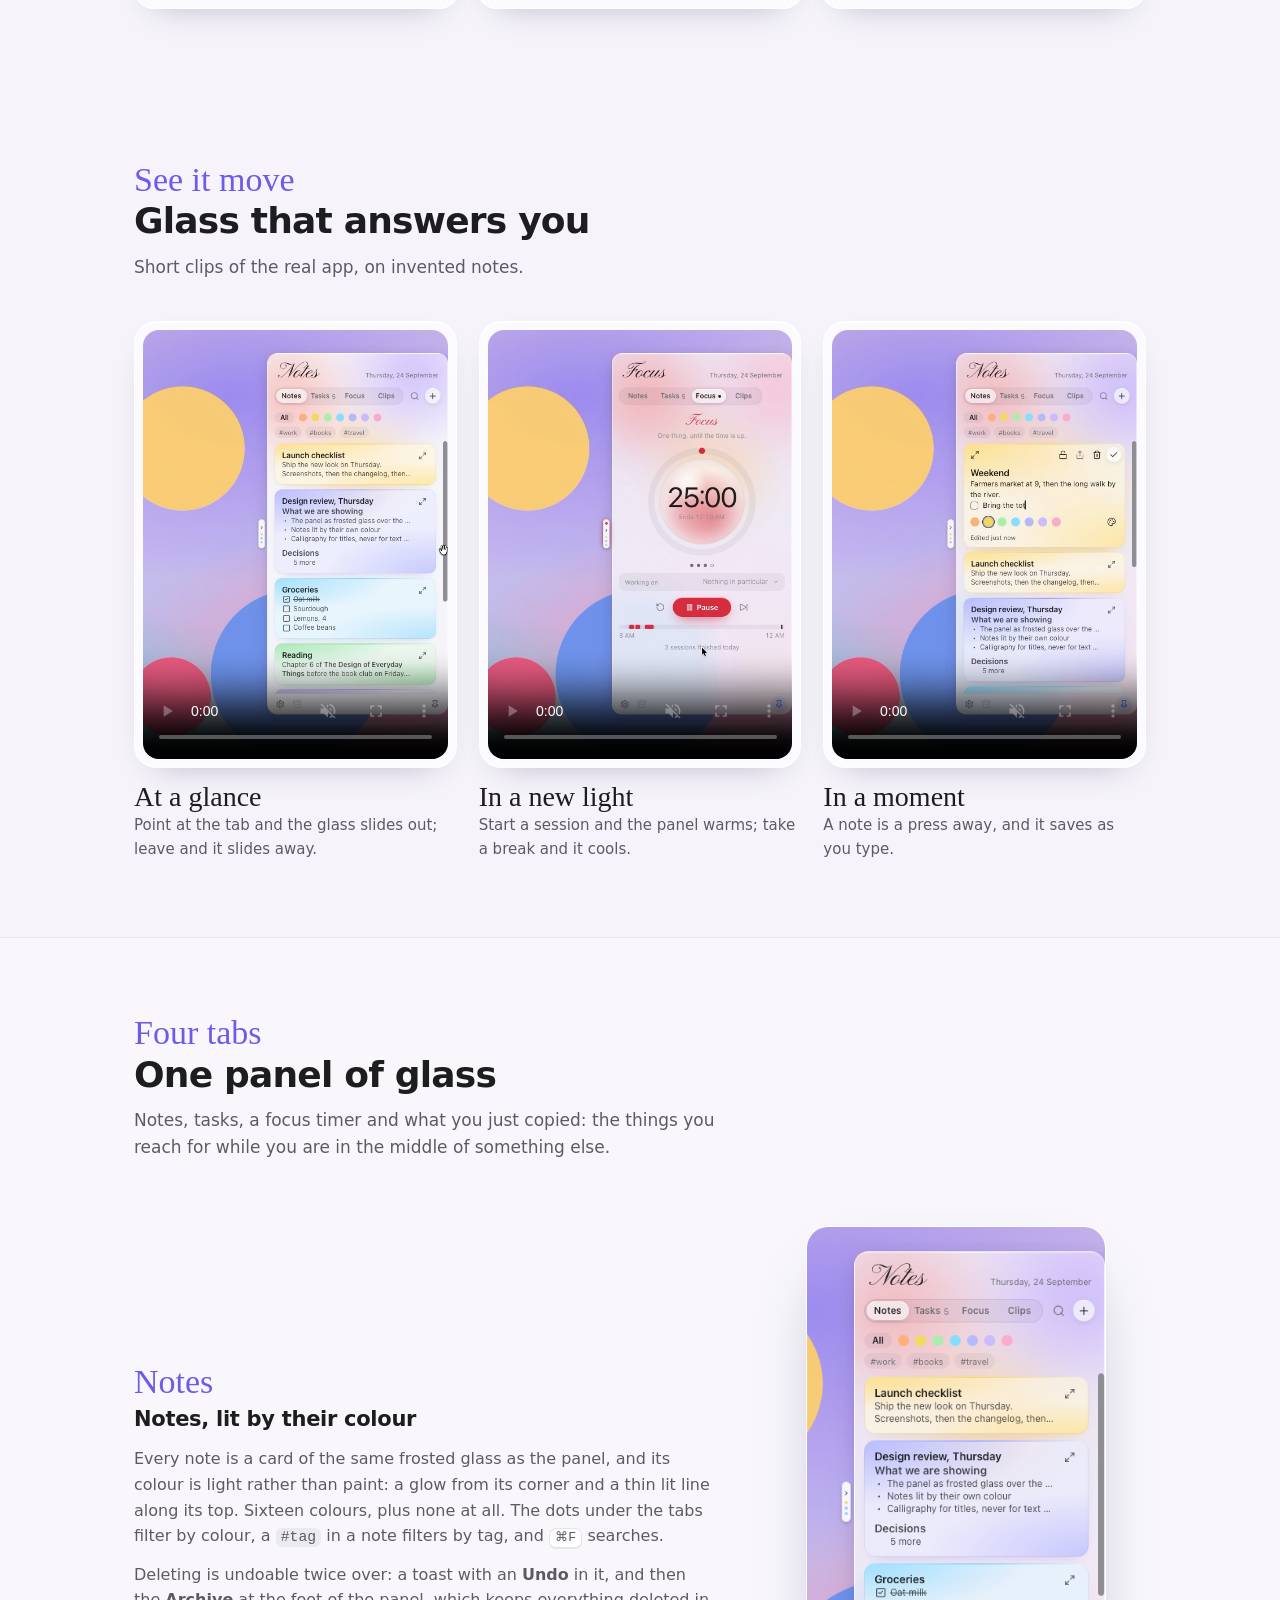
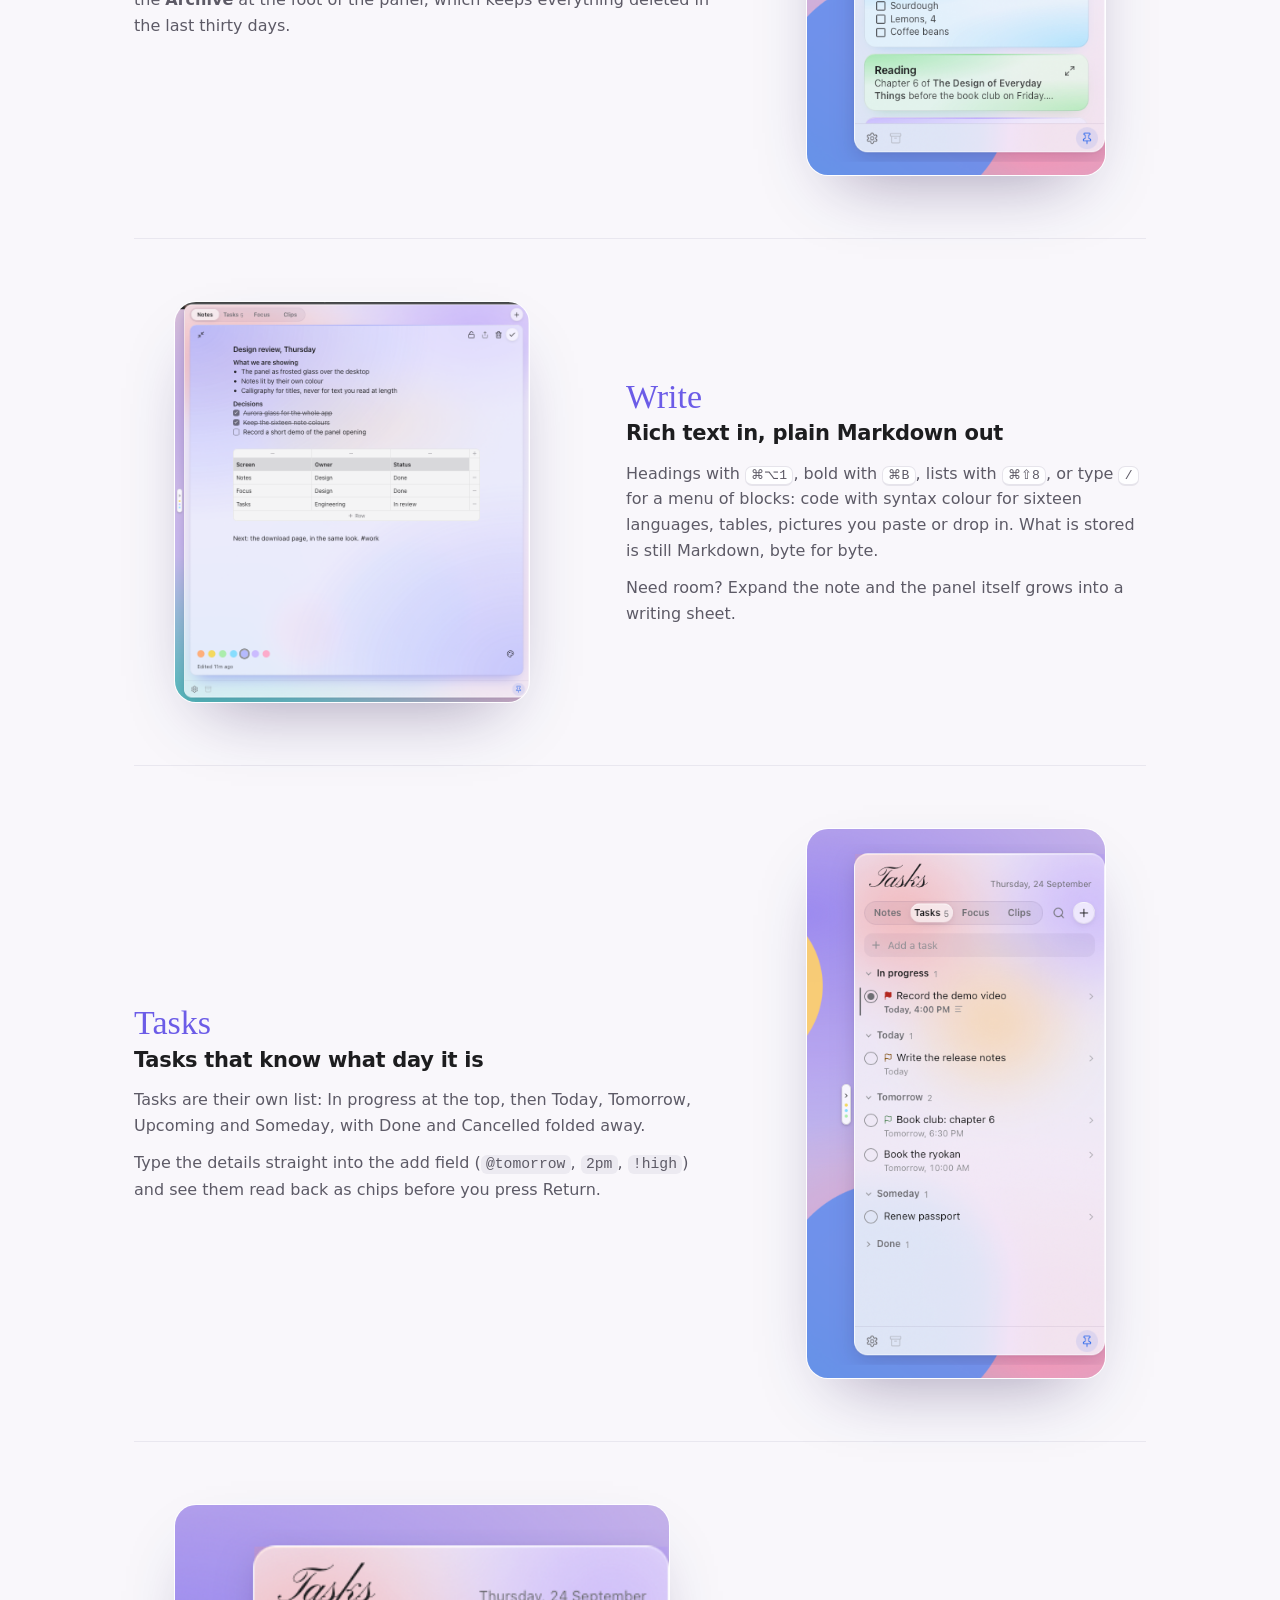
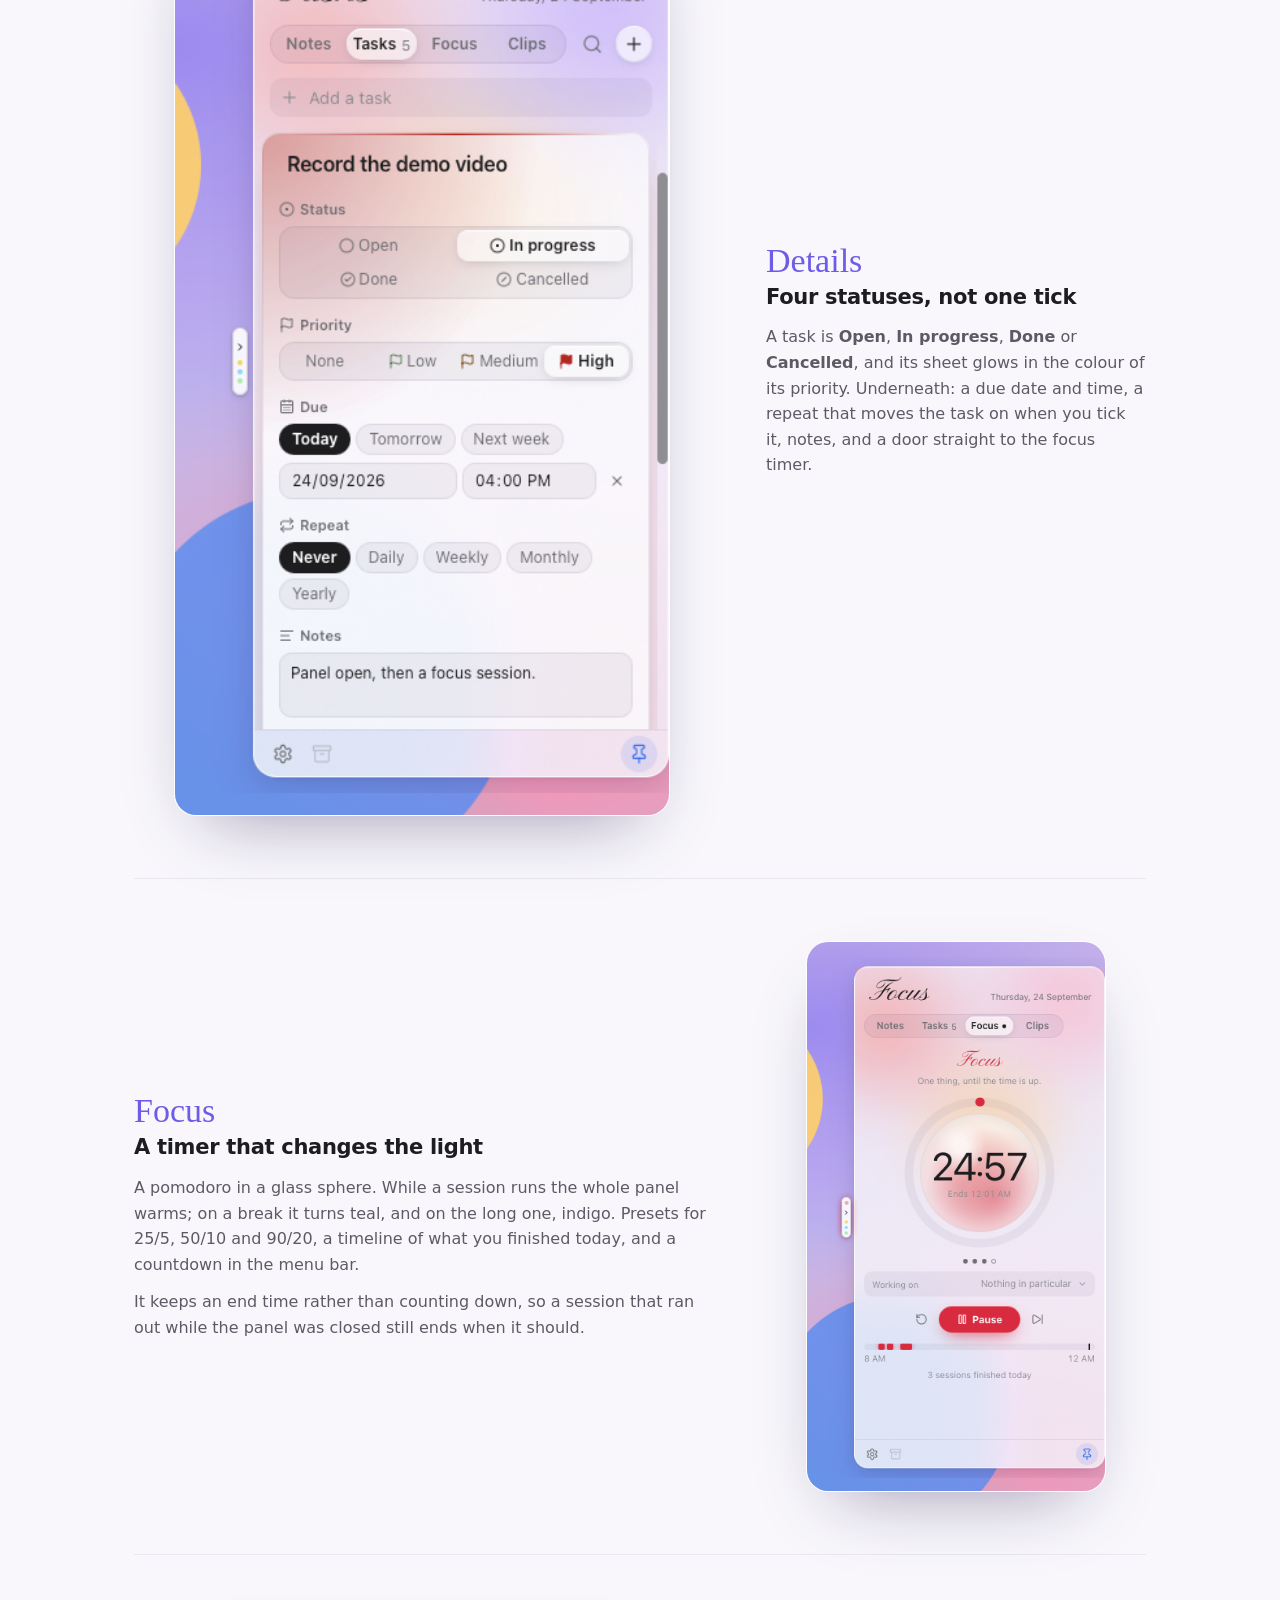
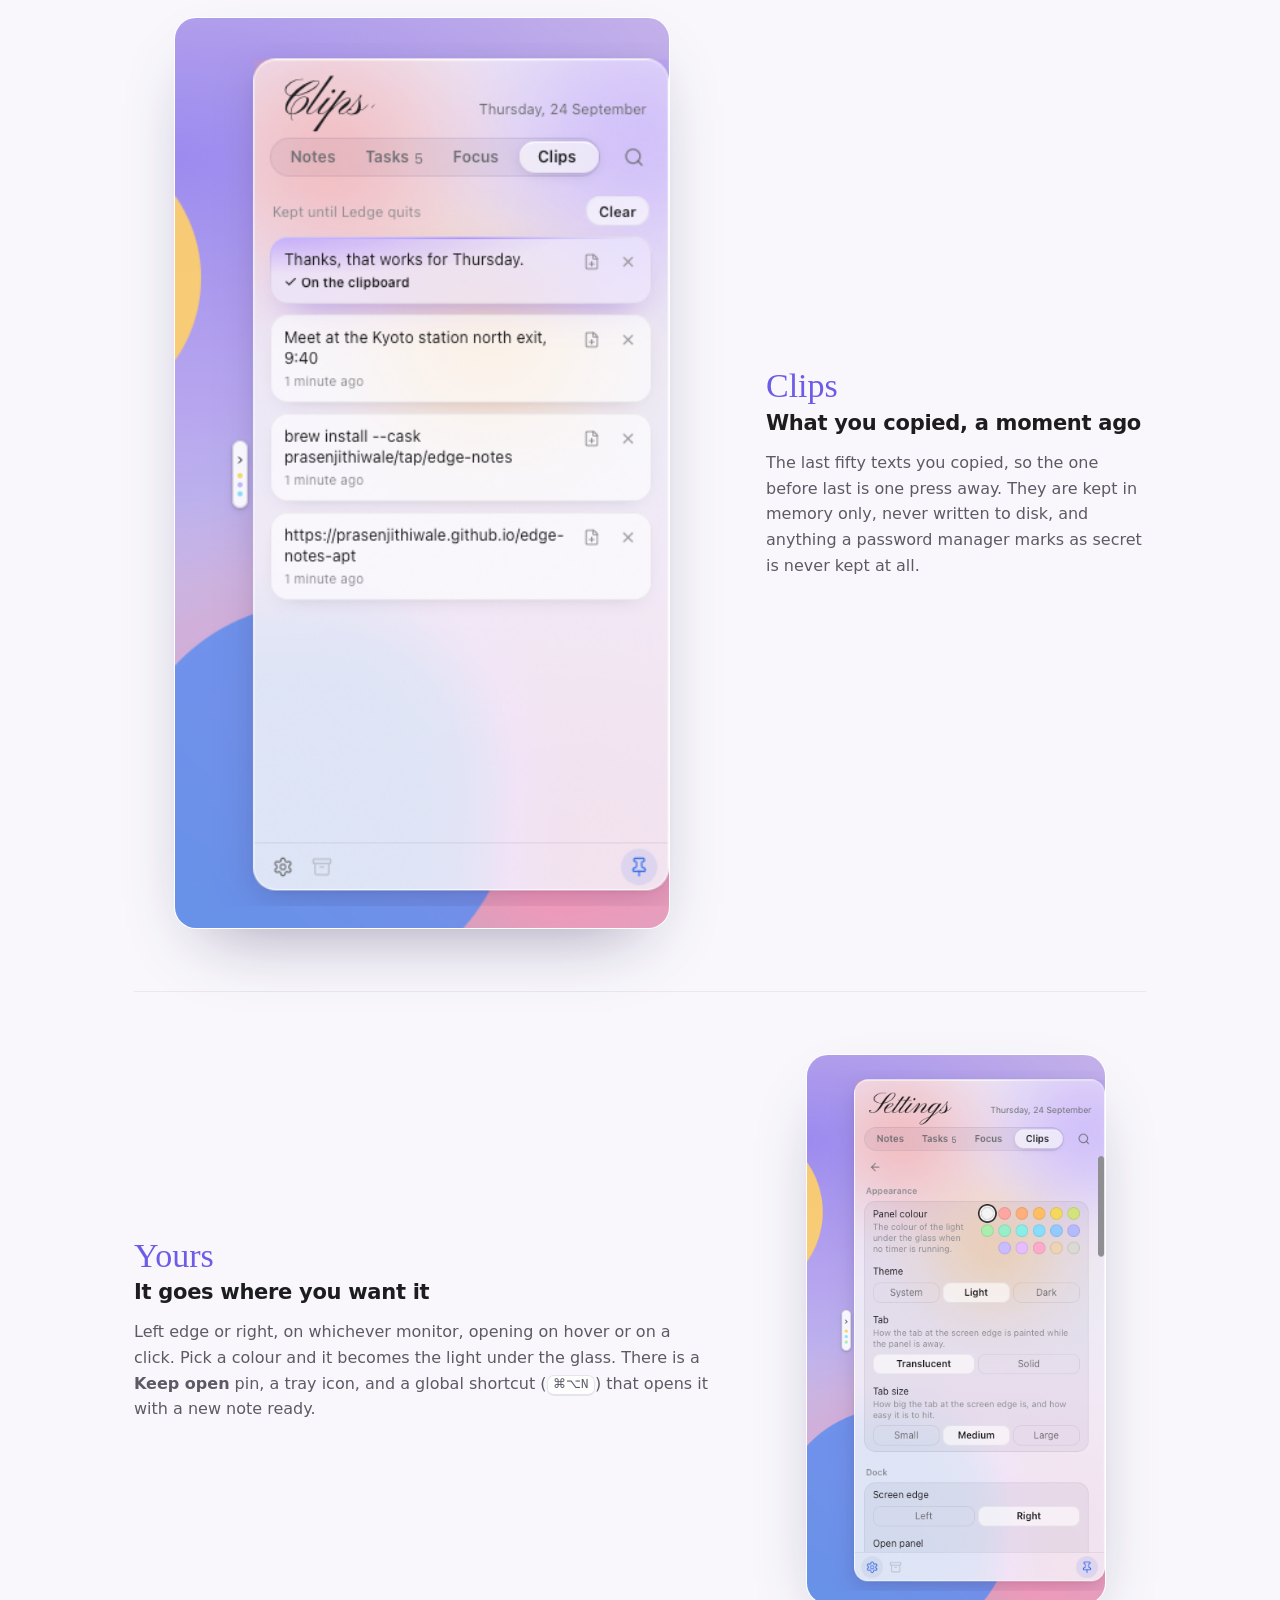
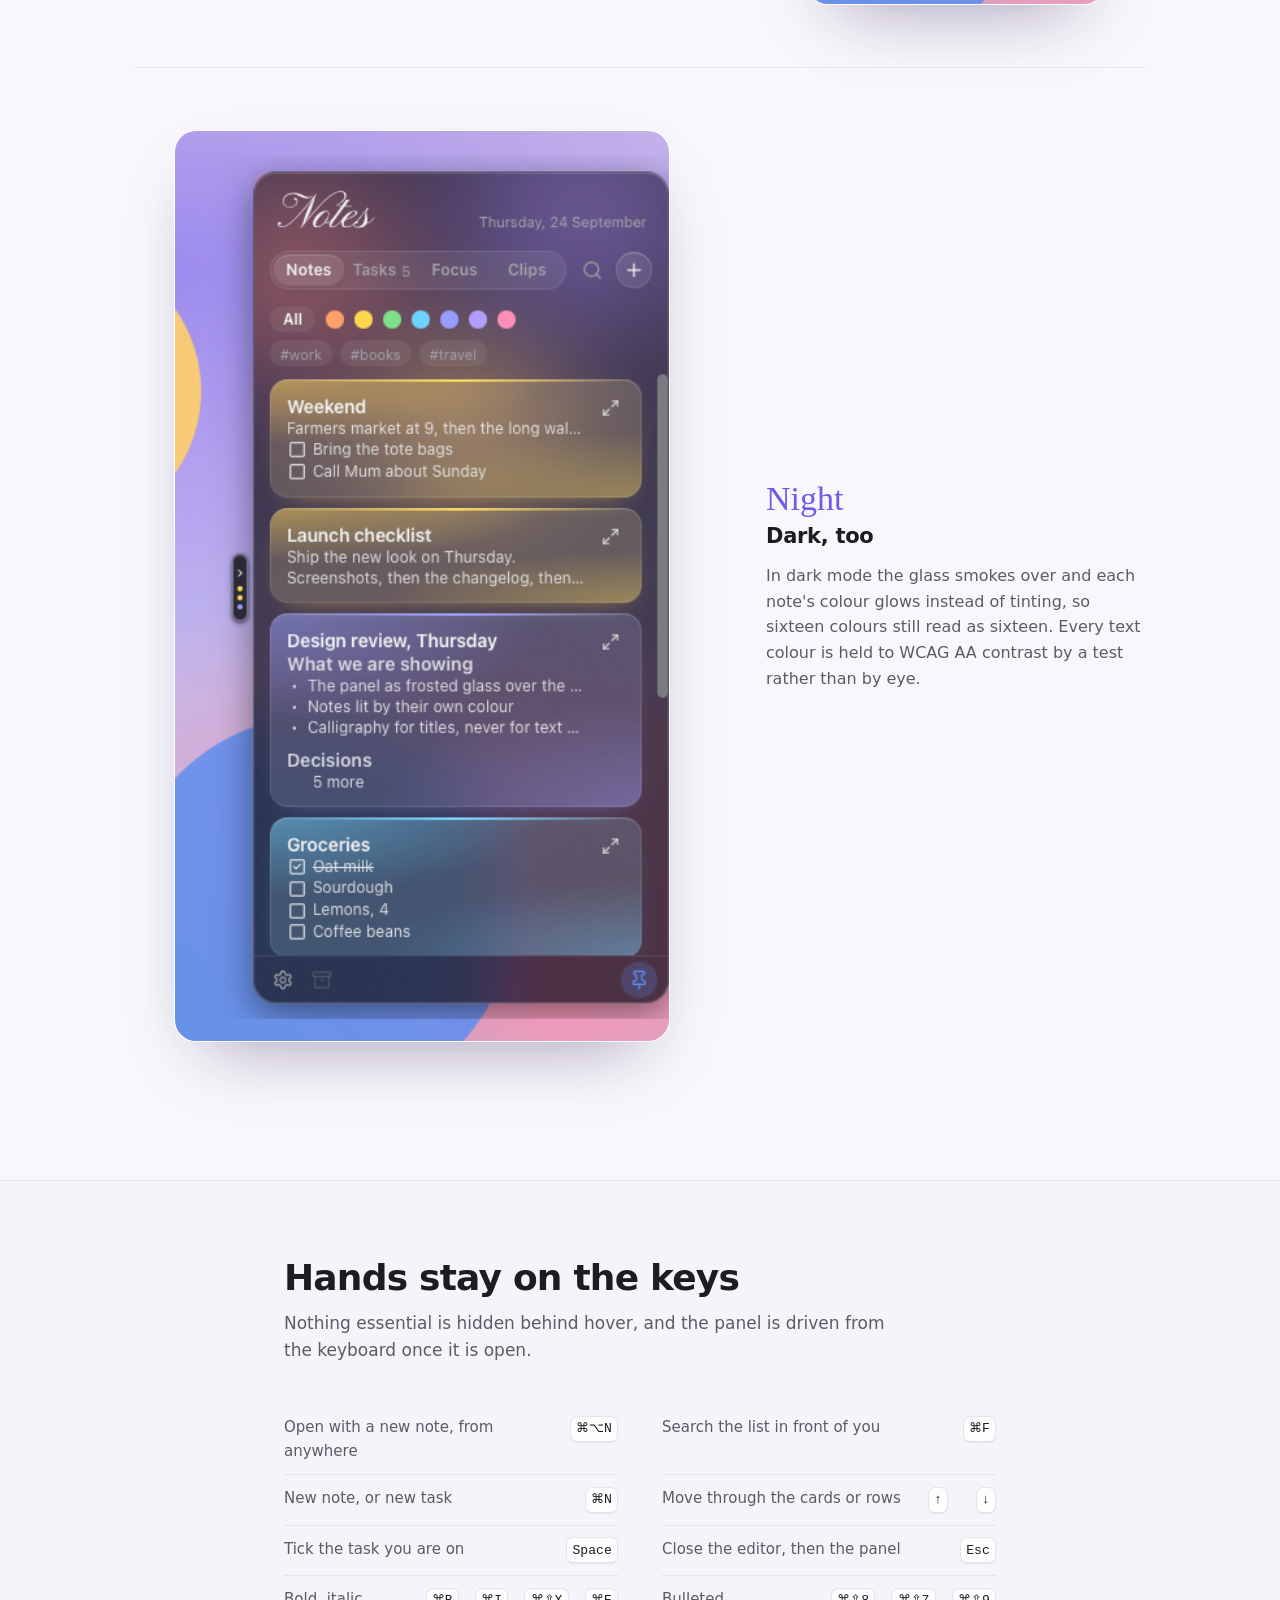
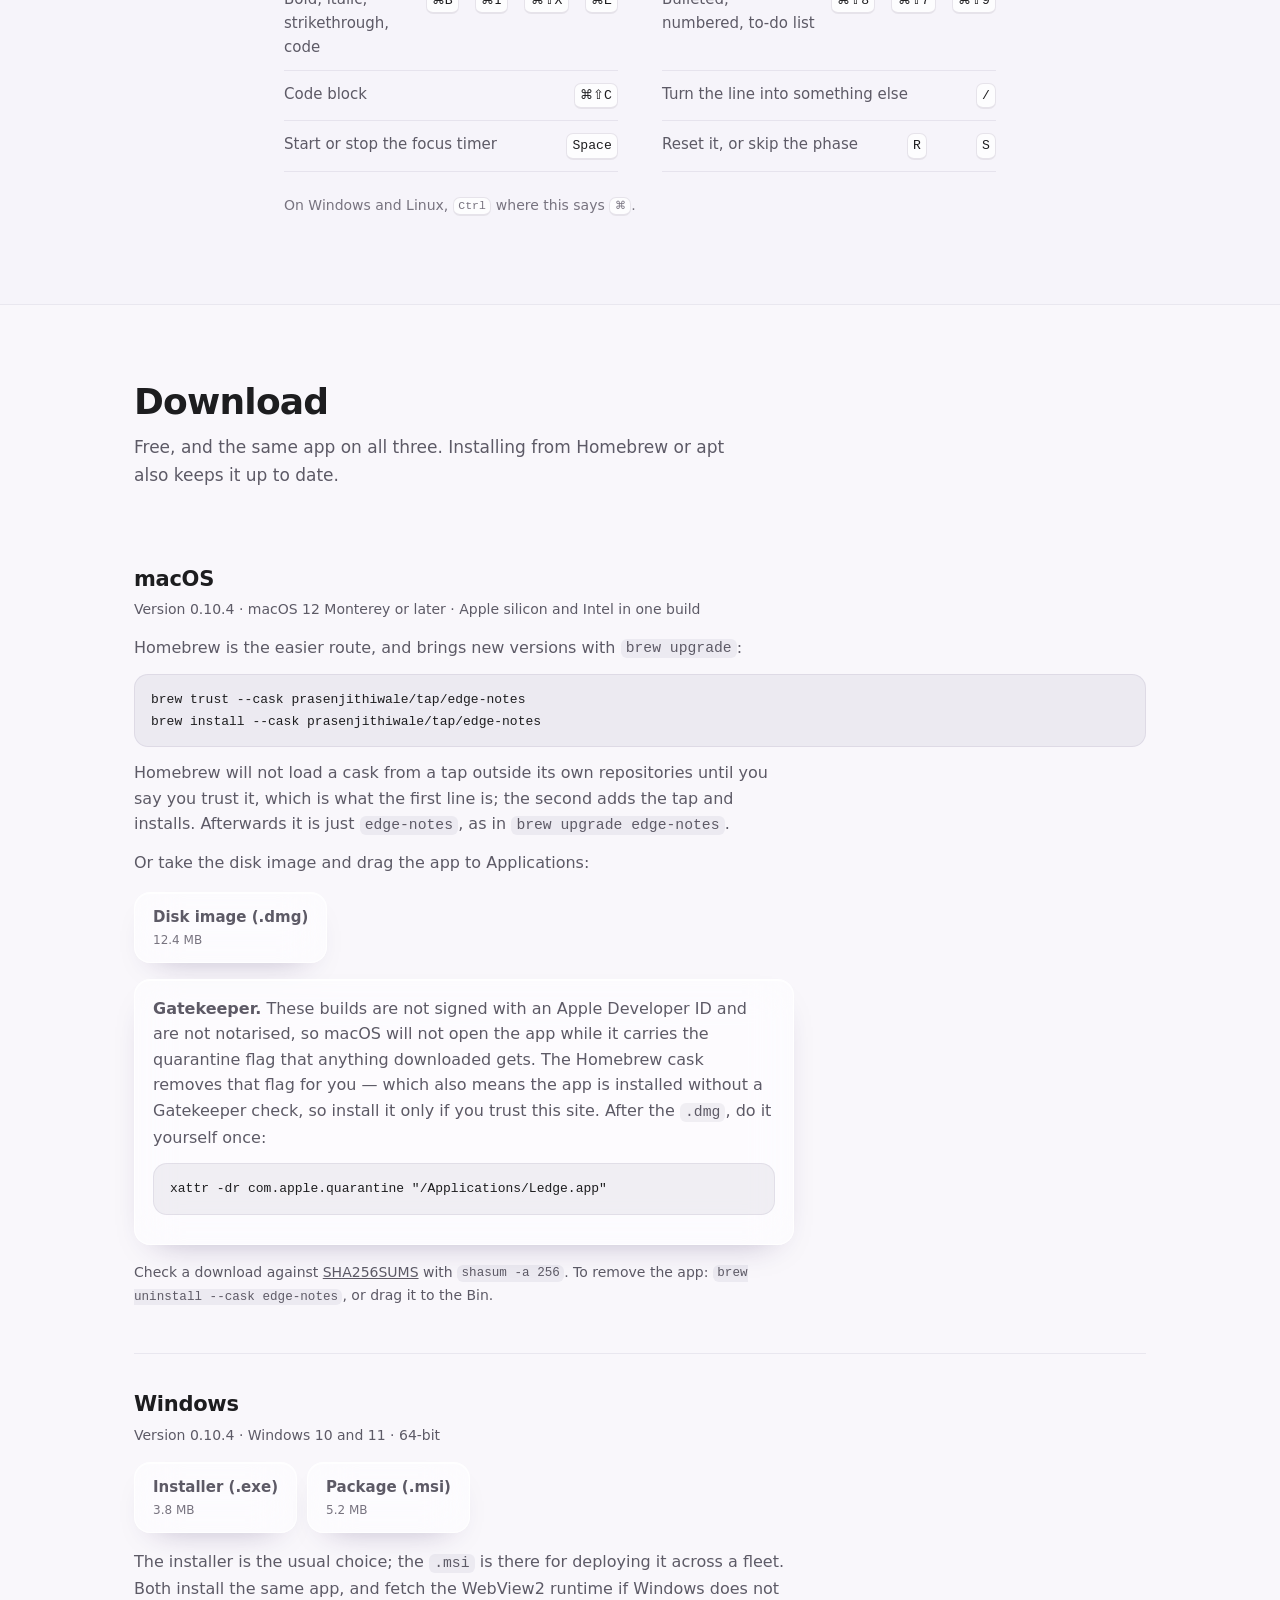
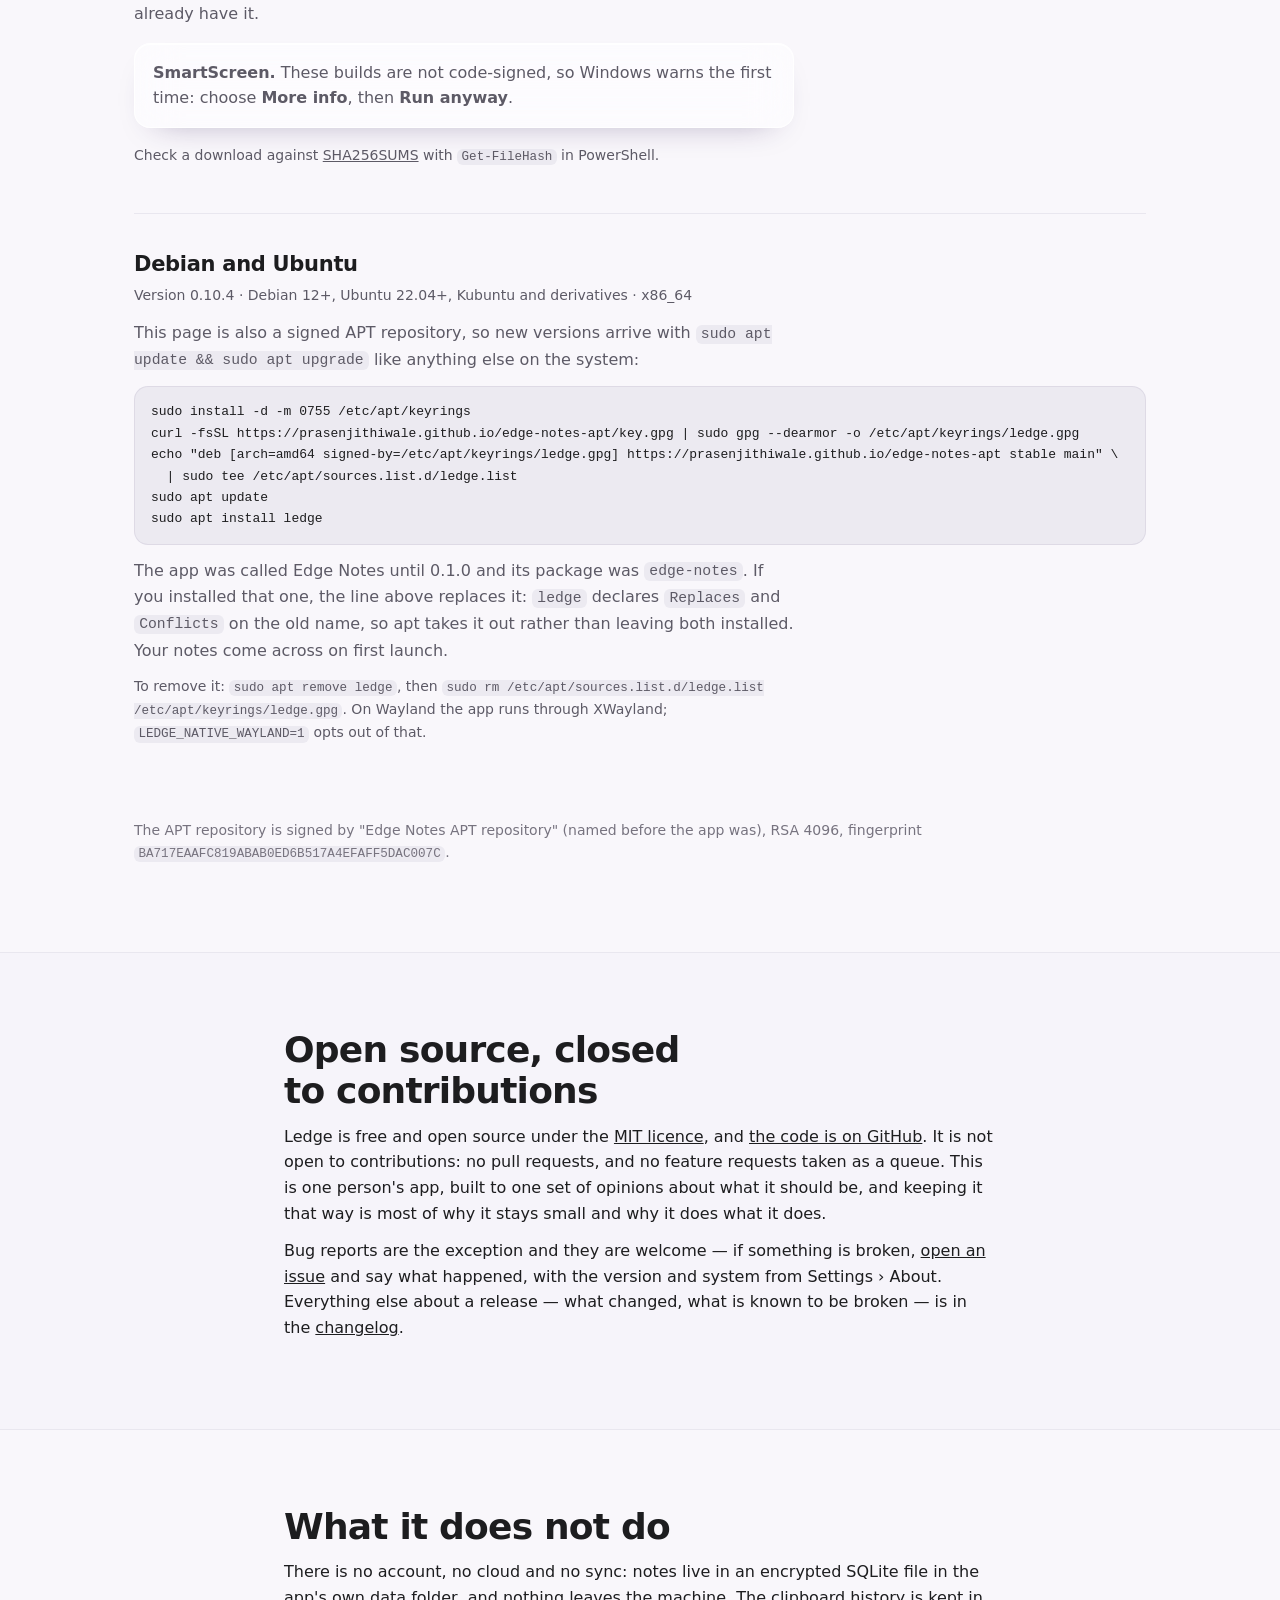
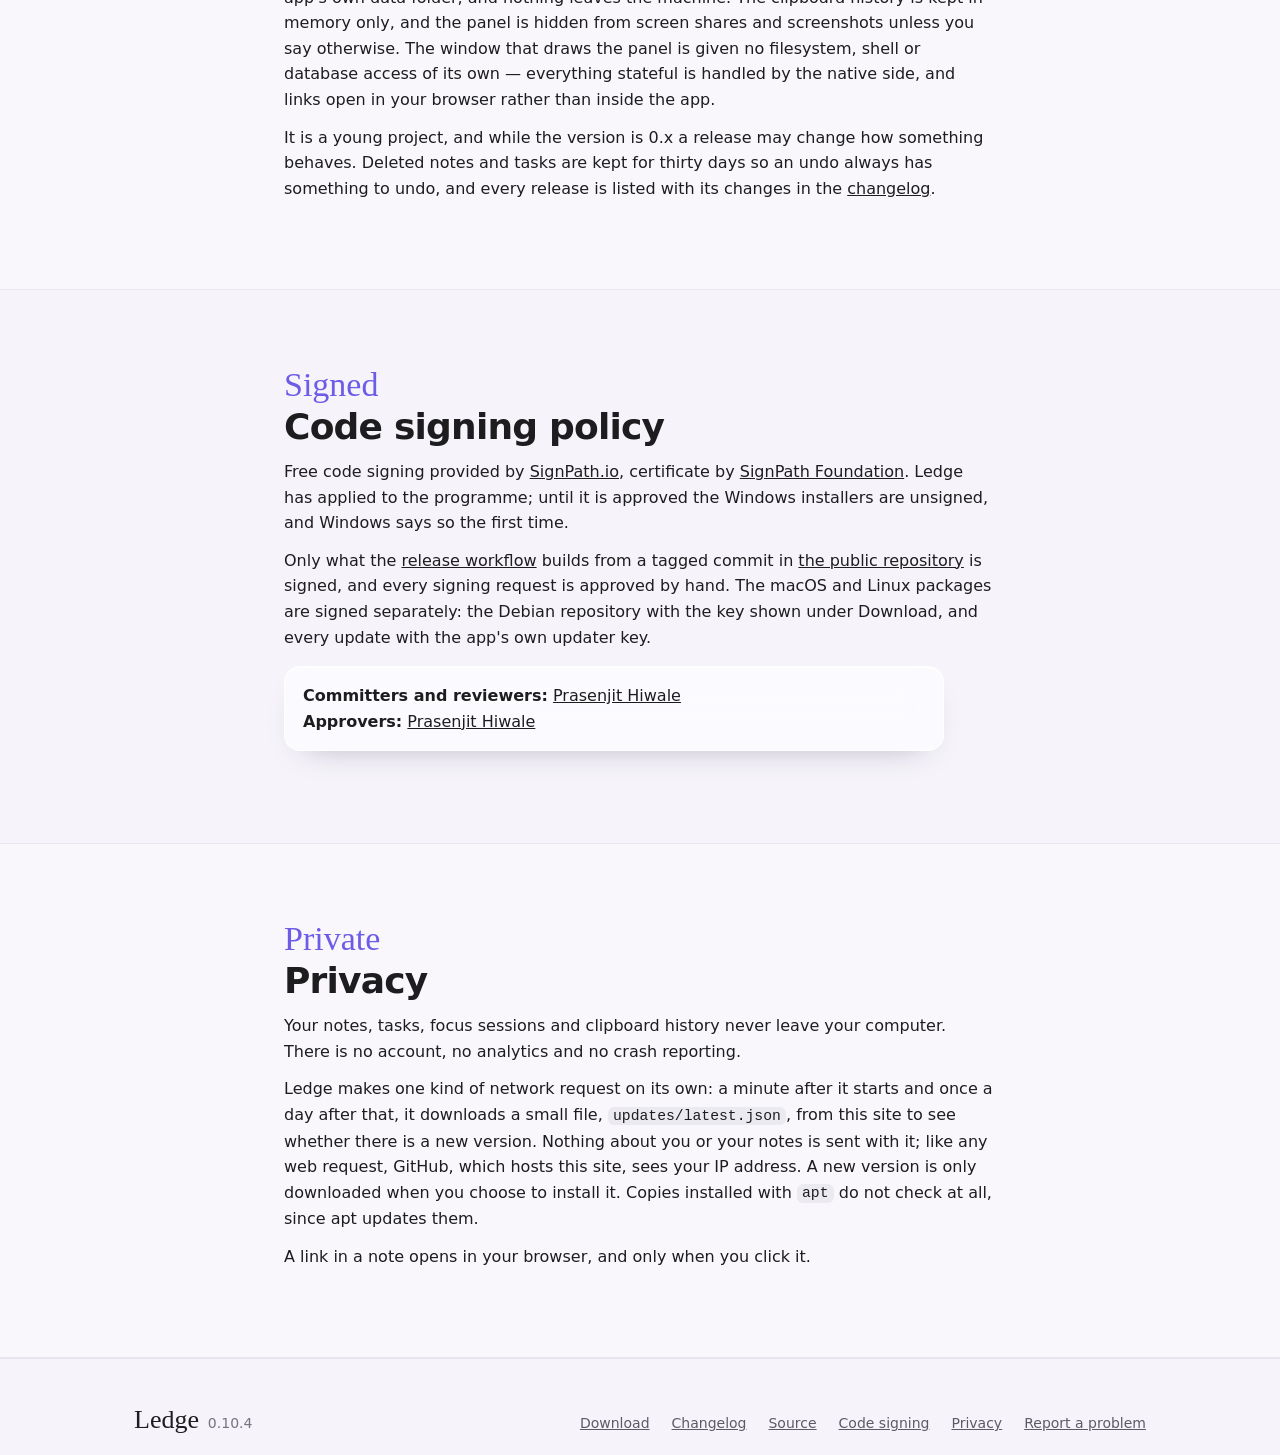
==== commit 39b9a340: "edge-notes 0.10.4" ====
--- a/index.html
+++ b/index.html
@@ -80,7 +80,7 @@
 <div class="hero wrap">
   <img class="app-icon" src="icon.png" width="76" height="76" alt="">
   <p class="hero-script script" aria-hidden="true">Ledge</p>
-  <span class="eyebrow">Version 0.10.3 &middot; macOS, Windows, Linux</span>
+  <span class="eyebrow">Version 0.10.4 &middot; macOS, Windows, Linux</span>
   <h1>Notes on the edge<br>of your screen.</h1>
   <p class="lede">A small tab sits against the screen edge, above whatever you are
   working in. Point at it and a panel of frosted glass slides out, with your notes
@@ -293,7 +293,7 @@
     <article class="platform" id="macos">
       <header class="platform-head">
         <h3>macOS</h3>
-        <p class="meta">Version 0.10.3 &middot; macOS 12 Monterey or later &middot; Apple silicon and Intel in one build</p>
+        <p class="meta">Version 0.10.4 &middot; macOS 12 Monterey or later &middot; Apple silicon and Intel in one build</p>
       </header>
       <p>Homebrew is the easier route, and brings new versions with
       <code>brew upgrade</code>:</p>
@@ -305,7 +305,7 @@
       <code>brew upgrade edge-notes</code>.</p>
       <p>Or take the disk image and drag the app to Applications:</p>
       <p class="downloads">
-        <a class="download" href="https://prasenjithiwale.github.io/edge-notes-apt/macos/Ledge_0.10.3_macOS_universal.dmg">
+        <a class="download" href="https://prasenjithiwale.github.io/edge-notes-apt/macos/Ledge_0.10.4_macOS_universal.dmg">
           <span class="download-label">Disk image (.dmg)</span>
           <span class="download-meta">12.4 MB</span>
         </a>
@@ -328,14 +328,14 @@
     <article class="platform" id="windows">
       <header class="platform-head">
         <h3>Windows</h3>
-        <p class="meta">Version 0.10.3 &middot; Windows 10 and 11 &middot; 64-bit</p>
+        <p class="meta">Version 0.10.4 &middot; Windows 10 and 11 &middot; 64-bit</p>
       </header>
       <p class="downloads">
-        <a class="download" href="https://prasenjithiwale.github.io/edge-notes-apt/windows/Ledge_0.10.3_windows_x64-setup.exe">
+        <a class="download" href="https://prasenjithiwale.github.io/edge-notes-apt/windows/Ledge_0.10.4_windows_x64-setup.exe">
           <span class="download-label">Installer (.exe)</span>
           <span class="download-meta">3.8 MB</span>
         </a>
-        <a class="download" href="https://prasenjithiwale.github.io/edge-notes-apt/windows/Ledge_0.10.3_windows_x64.msi">
+        <a class="download" href="https://prasenjithiwale.github.io/edge-notes-apt/windows/Ledge_0.10.4_windows_x64.msi">
           <span class="download-label">Package (.msi)</span>
           <span class="download-meta">5.2 MB</span>
         </a>
@@ -355,7 +355,7 @@
     <article class="platform" id="linux">
       <header class="platform-head">
         <h3>Debian and Ubuntu</h3>
-        <p class="meta">Version 0.10.3 &middot; Debian 12+, Ubuntu 22.04+, Kubuntu and derivatives &middot; x86_64</p>
+        <p class="meta">Version 0.10.4 &middot; Debian 12+, Ubuntu 22.04+, Kubuntu and derivatives &middot; x86_64</p>
       </header>
       <p>This page is also a signed APT repository, so new versions arrive with
       <code>sudo apt update &amp;&amp; sudo apt upgrade</code> like anything else
@@ -460,7 +460,7 @@
 
 <footer>
   <div class="wrap foot-row">
-    <span><span class="script">Ledge</span> &nbsp;0.10.3</span>
+    <span><span class="script">Ledge</span> &nbsp;0.10.4</span>
     <span class="spacer"></span>
     <a href="#download">Download</a>
     <a href="changelog.html">Changelog</a>
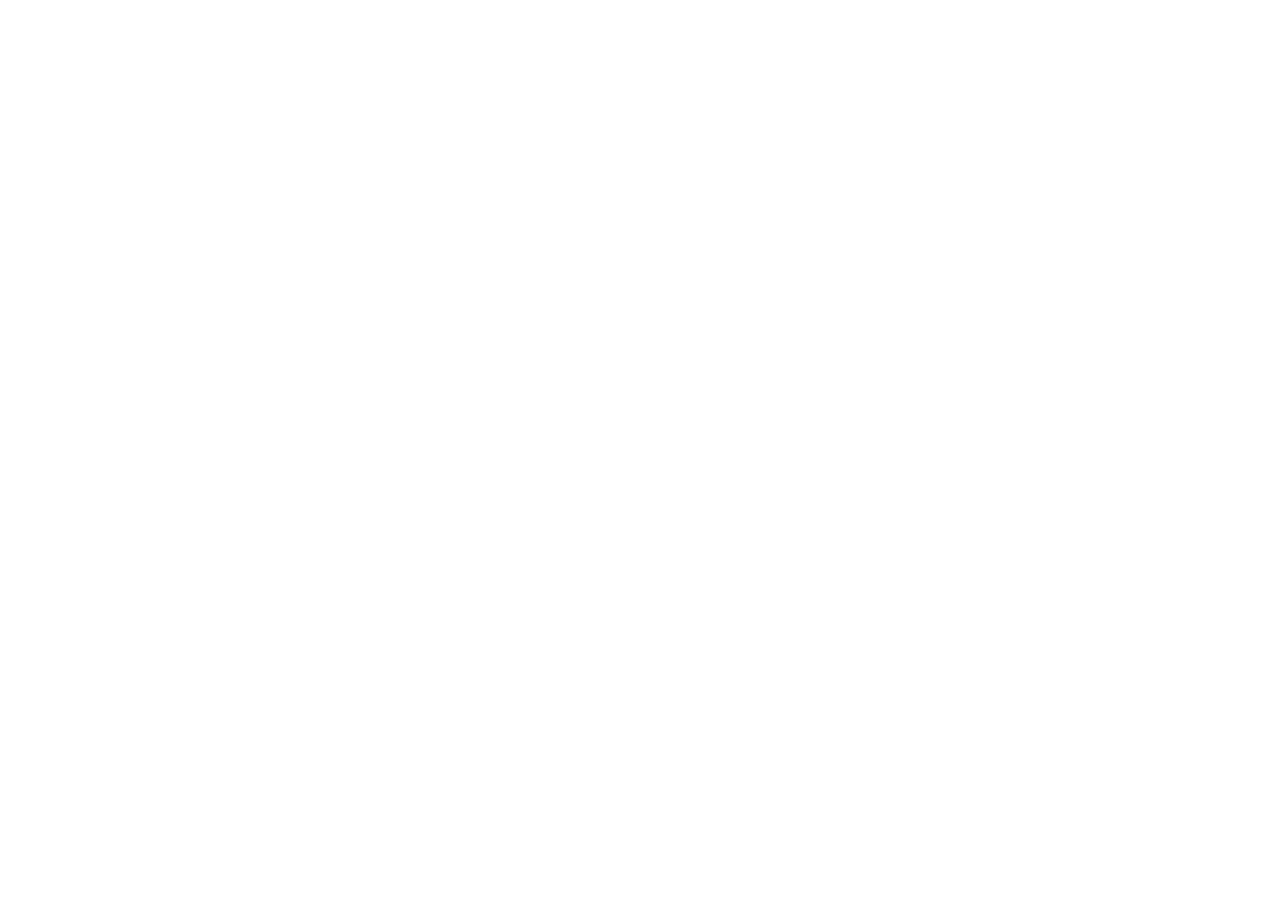
==== commit 1fd60744: "The page moved to prasenjithiwale.github.io/folio/ledge; redirect to it Co-Authored-By: Claude Opus " ====
--- a/index.html
+++ b/index.html
@@ -1,475 +1,9 @@
 <!doctype html>
 <html lang="en">
-<head>
 <meta charset="utf-8">
-<meta name="viewport" content="width=device-width, initial-scale=1">
-<title>Ledge — notes on the edge of your screen</title>
-<meta name="description" content="Ledge is a small notes, tasks, focus and clipboard widget docked to the edge of your screen, made of frosted glass. Free, encrypted, local-only, for macOS, Windows, Debian and Ubuntu.">
-<meta property="og:title" content="Ledge — notes on the edge of your screen">
-<meta property="og:description" content="Point at the tab and a panel of colour-coded notes slides out; move away and it slides back. Free, local-only, for macOS, Windows and Linux.">
-<meta property="og:type" content="website">
-<meta property="og:url" content="https://prasenjithiwale.github.io/edge-notes-apt/">
-<meta property="og:image" content="https://prasenjithiwale.github.io/edge-notes-apt/screenshots/hero.png">
-<meta name="twitter:card" content="summary_large_image">
-<link rel="icon" href="icon.png" sizes="128x128" type="image/png">
-<link rel="apple-touch-icon" href="icon.png">
-<link rel="stylesheet" href="style.css">
-<script>
-  // Set before anything paints, so a reader who chose light never sees a dark
-  // frame first. Wrapped because storage can throw in a private window, and a
-  // page that will not render is worse than a page that forgot a preference.
-  (function () {
-    var root = document.documentElement;
-    var KEY = "ledge-theme";
-    try {
-      var stored = localStorage.getItem(KEY);
-      if (stored === "light" || stored === "dark") { root.setAttribute("data-theme", stored); }
-    } catch (error) { /* no storage: the system decides */ }
-    document.addEventListener("click", function (event) {
-      var target = event.target;
-      var button = target && target.closest ? target.closest("[data-theme-toggle]") : null;
-      if (!button) { return; }
-      var chosen = root.getAttribute("data-theme");
-      var dark = chosen === "dark" ||
-        (chosen === null && window.matchMedia("(prefers-color-scheme: dark)").matches);
-      var next = dark ? "light" : "dark";
-      root.setAttribute("data-theme", next);
-      try { localStorage.setItem(KEY, next); } catch (error) { /* as above */ }
-    });
-  })();
-</script>
-
-</head>
-<body>
-
-<header class="top">
-  <div class="wrap top-inner">
-    <a class="wordmark" href="./"><img class="mark" src="icon.png" width="22" height="22" alt=""> <span class="script">Ledge</span></a>
-    <nav>
-      <a href="#watch" class="hide-sm">Watch</a>
-      <a href="#features">Features</a>
-      <a href="#keys" class="hide-sm">Shortcuts</a>
-      <a href="#download">Download</a>
-      <a href="changelog.html">Changelog</a>
-      <button type="button" class="theme" data-theme-toggle aria-label="Switch between light and dark">
-      <svg class="sun" viewBox="0 0 24 24" fill="none" stroke="currentColor" stroke-width="2" stroke-linecap="round" aria-hidden="true"><circle cx="12" cy="12" r="4"/><path d="M12 2v2M12 20v2M4.9 4.9l1.4 1.4M17.7 17.7l1.4 1.4M2 12h2M20 12h2M4.9 19.1l1.4-1.4M17.7 6.3l1.4-1.4"/></svg>
-      <svg class="moon" viewBox="0 0 24 24" fill="none" stroke="currentColor" stroke-width="2" stroke-linecap="round" stroke-linejoin="round" aria-hidden="true"><path d="M21 12.8A9 9 0 1 1 11.2 3a7 7 0 0 0 9.8 9.8z"/></svg>
-    </button>
-    </nav>
-  </div>
-</header>
-
-<main id="top">
-<script>
-  // The clips play only while they are on screen, and not at all for a reader
-  // who has asked for less motion: they keep their poster and their controls.
-  document.addEventListener("DOMContentLoaded", function () {
-    var reduce = window.matchMedia && window.matchMedia("(prefers-reduced-motion: reduce)").matches;
-    var clips = document.querySelectorAll(".reel video");
-    if (reduce || !("IntersectionObserver" in window)) { return; }
-    var seen = new IntersectionObserver(function (entries) {
-      entries.forEach(function (entry) {
-        var video = entry.target;
-        if (entry.isIntersecting) { video.play().catch(function () {}); } else { video.pause(); }
-      });
-    }, { threshold: 0.4 });
-    clips.forEach(function (video) { seen.observe(video); });
-  });
-</script>
-
-<div class="hero wrap">
-  <img class="app-icon" src="icon.png" width="76" height="76" alt="">
-  <p class="hero-script script" aria-hidden="true">Ledge</p>
-  <span class="eyebrow">Version 0.10.4 &middot; macOS, Windows, Linux</span>
-  <h1>Notes on the edge<br>of your screen.</h1>
-  <p class="lede">A small tab sits against the screen edge, above whatever you are
-  working in. Point at it and a panel of frosted glass slides out, with your notes
-  lit by their colours. Move away and it slides back.</p>
-  <p class="cta">
-    <a class="button" href="#download">Download for free</a>
-    <a class="button secondary" href="#features">See what it does</a>
-  </p>
-  <p class="under-cta">No account, no sync, no telemetry. Your notes are an encrypted file on your own disk.</p>
-  <figure class="hero-shot">
-    <img src="screenshots/hero.png" width="1920" height="860" alt="The Ledge panel open on the right-hand edge of a screen: frosted glass over the desktop, the word Notes written in calligraphy, and notes lit by their own colours." loading="eager">
-  </figure>
-</div>
-
-<section class="band">
-  <div class="wrap">
-    <div class="trio">
-      <div class="card">
-        <h3>Always within reach</h3>
-        <p>It floats above other windows and follows you across desktops and
-        full-screen apps, so it is one small movement away — not a window to find,
-        raise and put back.</p>
-      </div>
-      <div class="card">
-        <h3>Never in the way</h3>
-        <p>Collapsed, it is a pill at the edge. Opening it takes no focus from what
-        you are typing in, and it slides away by itself the moment you leave.</p>
-      </div>
-      <div class="card">
-        <h3>Yours, and locked</h3>
-        <p>Notes are Markdown in a local database, encrypted with a key kept in
-        your system's keychain. The only thing the app asks the network is
-        whether there is a new version.</p>
-      </div>
-    </div>
-  </div>
-</section>
-
-
-<section class="band" id="watch">
-  <div class="wrap">
-    <p class="kicker script">See it move</p>
-    <h2>Glass that answers you</h2>
-    <p class="sub">Short clips of the real app, on invented notes.</p>
-    <div class="reels">
-      <figure class="reel">
-        <div class="reel-frame">
-          <video src="videos/open.mp4" poster="videos/open.jpg" muted loop playsinline controls preload="none" aria-label="The panel opening on hover, moving through its four tabs, and sliding away."></video>
-        </div>
-        <figcaption><span class="script">At a glance</span> Point at the tab and the glass slides out; leave and it slides away.</figcaption>
-      </figure>
-      <figure class="reel">
-        <div class="reel-frame">
-          <video src="videos/focus.mp4" poster="videos/focus.jpg" muted loop playsinline controls preload="none" aria-label="A focus session starting, then a break: the light in the panel turns from warm to teal."></video>
-        </div>
-        <figcaption><span class="script">In a new light</span> Start a session and the panel warms; take a break and it cools.</figcaption>
-      </figure>
-      <figure class="reel">
-        <div class="reel-frame">
-          <video src="videos/write.mp4" poster="videos/write.jpg" muted loop playsinline controls preload="none" aria-label="A new note being written: a heading, a line of text and a checklist."></video>
-        </div>
-        <figcaption><span class="script">In a moment</span> A note is a press away, and it saves as you type.</figcaption>
-      </figure>
-    </div>
-  </div>
-</section>
-
-<section class="band soft" id="features">
-  <div class="wrap">
-    <p class="kicker script">Four tabs</p>
-    <h2>One panel of glass</h2>
-    <p class="sub">Notes, tasks, a focus timer and what you just copied: the things
-    you reach for while you are in the middle of something else.</p>
-
-    <section class="feature ">
-      <div class="feature-text">
-        <p class="kicker script">Notes</p>
-        <h3>Notes, lit by their colour</h3>
-        <p>Every note is a card of the same frosted glass as the panel, and its colour
-     is light rather than paint: a glow from its corner and a thin lit line along
-     its top. Sixteen colours, plus none at all. The dots under the tabs filter by
-     colour, a <code>#tag</code> in a note filters by tag, and <kbd>&#8984;F</kbd>
-     searches.</p>
-     <p>Deleting is undoable twice over: a toast with an <b>Undo</b> in it, and
-     then the <b>Archive</b> at the foot of the panel, which keeps everything
-     deleted in the last thirty days.</p>
-      </div>
-      <figure class="shot "><img src="screenshots/notes.png" alt="The Notes tab: glass cards, each lit by its own colour, with a checklist, tags and a colour filter." loading="lazy"></figure>
-    </section>
-
-    <section class="feature wide">
-      <div class="feature-text">
-        <p class="kicker script">Write</p>
-        <h3>Rich text in, plain Markdown out</h3>
-        <p>Headings with <kbd>&#8984;&#8997;1</kbd>, bold with <kbd>&#8984;B</kbd>,
-     lists with <kbd>&#8984;&#8679;8</kbd>, or type <kbd>/</kbd> for a menu of
-     blocks: code with syntax colour for sixteen languages, tables, pictures you
-     paste or drop in. What is stored is still Markdown, byte for byte.</p>
-     <p>Need room? Expand the note and the panel itself grows into a writing
-     sheet.</p>
-      </div>
-      <figure class="shot wide"><img src="screenshots/expanded.png" alt="A note expanded to fill a large panel, with headings, a checklist and a table." loading="lazy"></figure>
-    </section>
-
-    <section class="feature ">
-      <div class="feature-text">
-        <p class="kicker script">Tasks</p>
-        <h3>Tasks that know what day it is</h3>
-        <p>Tasks are their own list: In progress at the top, then Today, Tomorrow,
-     Upcoming and Someday, with Done and Cancelled folded away.</p>
-     <p>Type the details straight into the add field (<code>@tomorrow</code>,
-     <code>2pm</code>, <code>!high</code>) and see them read back as chips before
-     you press Return.</p>
-      </div>
-      <figure class="shot "><img src="screenshots/tasks.png" alt="The Tasks tab: In progress, Today, Tomorrow and Someday, with priority flags and due times." loading="lazy"></figure>
-    </section>
-
-    <section class="feature ">
-      <div class="feature-text">
-        <p class="kicker script">Details</p>
-        <h3>Four statuses, not one tick</h3>
-        <p>A task is <b>Open</b>, <b>In progress</b>, <b>Done</b> or <b>Cancelled</b>,
-     and its sheet glows in the colour of its priority. Underneath: a due date and
-     time, a repeat that moves the task on when you tick it, notes, and a door
-     straight to the focus timer.</p>
-      </div>
-      <figure class="shot "><img src="screenshots/task-details.png" alt="A task's sheet, glowing red for high priority: status, priority, due date and time, repeat and notes." loading="lazy"></figure>
-    </section>
-
-    <section class="feature ">
-      <div class="feature-text">
-        <p class="kicker script">Focus</p>
-        <h3>A timer that changes the light</h3>
-        <p>A pomodoro in a glass sphere. While a session runs the whole panel warms;
-     on a break it turns teal, and on the long one, indigo. Presets for 25/5, 50/10
-     and 90/20, a timeline of what you finished today, and a countdown in the
-     menu bar.</p>
-     <p>It keeps an end time rather than counting down, so a session that ran out
-     while the panel was closed still ends when it should.</p>
-      </div>
-      <figure class="shot "><img src="screenshots/focus.png" alt="The Focus tab mid-session: a glass sphere inside a glowing red ring, the time left, and today's sessions on a timeline." loading="lazy"></figure>
-    </section>
-
-    <section class="feature ">
-      <div class="feature-text">
-        <p class="kicker script">Clips</p>
-        <h3>What you copied, a moment ago</h3>
-        <p>The last fifty texts you copied, so the one before last is one press away.
-     They are kept in memory only, never written to disk, and anything a password
-     manager marks as secret is never kept at all.</p>
-      </div>
-      <figure class="shot "><img src="screenshots/clips.png" alt="The Clips tab: the last few copied texts as glass tiles, the one on the clipboard lit." loading="lazy"></figure>
-    </section>
-
-    <section class="feature ">
-      <div class="feature-text">
-        <p class="kicker script">Yours</p>
-        <h3>It goes where you want it</h3>
-        <p>Left edge or right, on whichever monitor, opening on hover or on a click.
-     Pick a colour and it becomes the light under the glass. There is a <b>Keep
-     open</b> pin, a tray icon, and a global shortcut
-     (<kbd>&#8984;&#8997;N</kbd>) that opens it with a new note ready.</p>
-      </div>
-      <figure class="shot "><img src="screenshots/settings.png" alt="Settings: the panel colour, light or dark, the tab's look and size, and the docked edge." loading="lazy"></figure>
-    </section>
-
-    <section class="feature ">
-      <div class="feature-text">
-        <p class="kicker script">Night</p>
-        <h3>Dark, too</h3>
-        <p>In dark mode the glass smokes over and each note's colour glows instead of
-     tinting, so sixteen colours still read as sixteen. Every text colour is held
-     to WCAG AA contrast by a test rather than by eye.</p>
-      </div>
-      <figure class="shot "><img src="screenshots/dark.png" alt="The same notes in dark mode: smoked glass, with each note's colour glowing brighter." loading="lazy"></figure>
-    </section>
-  </div>
-</section>
-
-<section class="band" id="keys">
-  <div class="wrap narrow">
-    <h2>Hands stay on the keys</h2>
-    <p class="sub">Nothing essential is hidden behind hover, and the panel is
-    driven from the keyboard once it is open.</p>
-    <div class="keys">
-      <div class="key-row"><span>Open with a new note, from anywhere</span> <kbd>&#8984;&#8997;N</kbd></div>
-      <div class="key-row"><span>Search the list in front of you</span> <kbd>&#8984;F</kbd></div>
-      <div class="key-row"><span>New note, or new task</span> <kbd>&#8984;N</kbd></div>
-      <div class="key-row"><span>Move through the cards or rows</span> <kbd>&#8593;</kbd> <kbd>&#8595;</kbd></div>
-      <div class="key-row"><span>Tick the task you are on</span> <kbd>Space</kbd></div>
-      <div class="key-row"><span>Close the editor, then the panel</span> <kbd>Esc</kbd></div>
-      <div class="key-row"><span>Bold, italic, strikethrough, code</span> <kbd>&#8984;B</kbd> <kbd>&#8984;I</kbd> <kbd>&#8984;&#8679;X</kbd> <kbd>&#8984;E</kbd></div>
-      <div class="key-row"><span>Bulleted, numbered, to-do list</span> <kbd>&#8984;&#8679;8</kbd> <kbd>&#8984;&#8679;7</kbd> <kbd>&#8984;&#8679;9</kbd></div>
-      <div class="key-row"><span>Code block</span> <kbd>&#8984;&#8679;C</kbd></div>
-      <div class="key-row"><span>Turn the line into something else</span> <kbd>/</kbd></div>
-      <div class="key-row"><span>Start or stop the focus timer</span> <kbd>Space</kbd></div>
-      <div class="key-row"><span>Reset it, or skip the phase</span> <kbd>R</kbd> <kbd>S</kbd></div>
-    </div>
-    <p class="fine" style="margin-top:22px">On Windows and Linux, <kbd>Ctrl</kbd>
-    where this says <kbd>&#8984;</kbd>.</p>
-  </div>
-</section>
-
-<section class="band soft" id="download">
-  <div class="wrap">
-    <h2>Download</h2>
-    <p class="sub">Free, and the same app on all three. Installing from Homebrew or
-    apt also keeps it up to date.</p>
-
-    <article class="platform" id="macos">
-      <header class="platform-head">
-        <h3>macOS</h3>
-        <p class="meta">Version 0.10.4 &middot; macOS 12 Monterey or later &middot; Apple silicon and Intel in one build</p>
-      </header>
-      <p>Homebrew is the easier route, and brings new versions with
-      <code>brew upgrade</code>:</p>
-<pre><code>brew trust --cask prasenjithiwale/tap/edge-notes
-brew install --cask prasenjithiwale/tap/edge-notes</code></pre>
-      <p>Homebrew will not load a cask from a tap outside its own repositories
-      until you say you trust it, which is what the first line is; the second adds
-      the tap and installs. Afterwards it is just <code>edge-notes</code>, as in
-      <code>brew upgrade edge-notes</code>.</p>
-      <p>Or take the disk image and drag the app to Applications:</p>
-      <p class="downloads">
-        <a class="download" href="https://prasenjithiwale.github.io/edge-notes-apt/macos/Ledge_0.10.4_macOS_universal.dmg">
-          <span class="download-label">Disk image (.dmg)</span>
-          <span class="download-meta">12.4 MB</span>
-        </a>
-      </p>
-      <div class="note">
-        <p><b>Gatekeeper.</b> These builds are not signed with an Apple Developer
-        ID and are not notarised, so macOS will not open the app while it carries
-        the quarantine flag that anything downloaded gets. The Homebrew cask
-        removes that flag for you — which also means the app is installed without
-        a Gatekeeper check, so install it only if you trust this site. After the
-        <code>.dmg</code>, do it yourself once:</p>
-<pre><code>xattr -dr com.apple.quarantine "/Applications/Ledge.app"</code></pre>
-      </div>
-      <p class="fine">Check a download against
-      <a href="https://prasenjithiwale.github.io/edge-notes-apt/macos/SHA256SUMS">SHA256SUMS</a> with <code>shasum -a 256</code>.
-      To remove the app: <code>brew uninstall --cask edge-notes</code>, or drag it
-      to the Bin.</p>
-    </article>
-
-    <article class="platform" id="windows">
-      <header class="platform-head">
-        <h3>Windows</h3>
-        <p class="meta">Version 0.10.4 &middot; Windows 10 and 11 &middot; 64-bit</p>
-      </header>
-      <p class="downloads">
-        <a class="download" href="https://prasenjithiwale.github.io/edge-notes-apt/windows/Ledge_0.10.4_windows_x64-setup.exe">
-          <span class="download-label">Installer (.exe)</span>
-          <span class="download-meta">3.8 MB</span>
-        </a>
-        <a class="download" href="https://prasenjithiwale.github.io/edge-notes-apt/windows/Ledge_0.10.4_windows_x64.msi">
-          <span class="download-label">Package (.msi)</span>
-          <span class="download-meta">5.2 MB</span>
-        </a>
-      </p>
-      <p>The installer is the usual choice; the <code>.msi</code> is there for
-      deploying it across a fleet. Both install the same app, and fetch the
-      WebView2 runtime if Windows does not already have it.</p>
-      <div class="note">
-        <p><b>SmartScreen.</b> These builds are not code-signed, so Windows warns
-        the first time: choose <b>More info</b>, then <b>Run anyway</b>.</p>
-      </div>
-      <p class="fine">Check a download against
-      <a href="https://prasenjithiwale.github.io/edge-notes-apt/windows/SHA256SUMS">SHA256SUMS</a> with
-      <code>Get-FileHash</code> in PowerShell.</p>
-    </article>
-
-    <article class="platform" id="linux">
-      <header class="platform-head">
-        <h3>Debian and Ubuntu</h3>
-        <p class="meta">Version 0.10.4 &middot; Debian 12+, Ubuntu 22.04+, Kubuntu and derivatives &middot; x86_64</p>
-      </header>
-      <p>This page is also a signed APT repository, so new versions arrive with
-      <code>sudo apt update &amp;&amp; sudo apt upgrade</code> like anything else
-      on the system:</p>
-<pre><code>sudo install -d -m 0755 /etc/apt/keyrings
-curl -fsSL https://prasenjithiwale.github.io/edge-notes-apt/key.gpg | sudo gpg --dearmor -o /etc/apt/keyrings/ledge.gpg
-echo "deb [arch=amd64 signed-by=/etc/apt/keyrings/ledge.gpg] https://prasenjithiwale.github.io/edge-notes-apt stable main" \
-  | sudo tee /etc/apt/sources.list.d/ledge.list
-sudo apt update
-sudo apt install ledge</code></pre>
-      <p>The app was called Edge Notes until 0.1.0 and its package was
-      <code>edge-notes</code>. If you installed that one, the line above replaces
-      it: <code>ledge</code> declares <code>Replaces</code> and
-      <code>Conflicts</code> on the old name, so apt takes it out rather than
-      leaving both installed. Your notes come across on first launch.</p>
-      <p class="fine">To remove it:
-      <code>sudo apt remove ledge</code>, then
-      <code>sudo rm /etc/apt/sources.list.d/ledge.list /etc/apt/keyrings/ledge.gpg</code>.
-      On Wayland the app runs through XWayland; <code>LEDGE_NATIVE_WAYLAND=1</code>
-      opts out of that.</p>
-    </article>
-
-    <p class="fine key">The APT repository is signed by &quot;Edge Notes APT
-    repository&quot; (named before the app was), RSA 4096, fingerprint
-    <code>BA717EAAFC819ABAB0ED6B517A4EFAFF5DAC007C</code>.</p>
-  </div>
-</section>
-
-<section class="band">
-  <div class="wrap narrow">
-    <h2>Open source, closed to contributions</h2>
-    <p>Ledge is free and open source under the <a href="https://github.com/prasenjithiwale/edge-notes/blob/master/LICENSE">MIT
-    licence</a>, and <a href="https://github.com/prasenjithiwale/edge-notes">the code is on GitHub</a>. It is not
-    open to contributions: no pull requests, and no feature requests taken as a
-    queue. This is one person's
-    app, built to one set of opinions about what it should be, and keeping it
-    that way is most of why it stays small and why it does what it does.</p>
-    <p>Bug reports are the exception and they are welcome — if something is
-    broken, <a href="https://github.com/prasenjithiwale/edge-notes/issues">open an issue</a> and say what happened, with the
-    version and system from Settings › About. Everything else about a release —
-    what changed, what is known to be broken — is in the
-    <a href="changelog.html">changelog</a>.</p>
-  </div>
-</section>
-
-<section class="band soft">
-  <div class="wrap narrow">
-    <h2>What it does not do</h2>
-    <p>There is no account, no cloud and no sync: notes live in an encrypted
-    SQLite file in the app's own data folder, and nothing leaves the machine. The
-    clipboard history is kept in memory only, and the panel is hidden from screen
-    shares and screenshots unless you say otherwise. The window that
-    draws the panel is given no filesystem, shell or database access of its own —
-    everything stateful is handled by the native side, and links open in your
-    browser rather than inside the app.</p>
-    <p>It is a young project, and while the version is 0.x a release may change
-    how something behaves. Deleted notes and tasks are kept for thirty days so an
-    undo always has something to undo, and every release is listed with its
-    changes in the
-    <a href="changelog.html">changelog</a>.</p>
-  </div>
-</section>
-
-<section class="band" id="signing">
-  <div class="wrap narrow">
-    <p class="kicker script">Signed</p>
-    <h2>Code signing policy</h2>
-    <p>Free code signing provided by <a href="https://signpath.io">SignPath.io</a>,
-    certificate by <a href="https://signpath.org">SignPath Foundation</a>. Ledge
-    has applied to the programme; until it is approved the Windows installers are
-    unsigned, and Windows says so the first time.</p>
-    <p>Only what the <a href="https://github.com/prasenjithiwale/edge-notes/blob/master/.github/workflows/release.yml">release
-    workflow</a> builds from a tagged commit in <a href="https://github.com/prasenjithiwale/edge-notes">the public
-    repository</a> is signed, and every signing request is approved by hand. The
-    macOS and Linux packages are signed separately: the Debian repository with the
-    key shown under Download, and every update with the app's own updater key.</p>
-    <div class="note">
-      <p><b>Committers and reviewers:</b> <a href="https://github.com/prasenjithiwale">Prasenjit Hiwale</a><br>
-      <b>Approvers:</b> <a href="https://github.com/prasenjithiwale">Prasenjit Hiwale</a></p>
-    </div>
-  </div>
-</section>
-
-<section class="band soft" id="privacy">
-  <div class="wrap narrow">
-    <p class="kicker script">Private</p>
-    <h2>Privacy</h2>
-    <p>Your notes, tasks, focus sessions and clipboard history never leave your
-    computer. There is no account, no analytics and no crash reporting.</p>
-    <p>Ledge makes one kind of network request on its own: a minute after it
-    starts and once a day after that, it downloads a small file,
-    <code>updates/latest.json</code>, from this site to see whether there is a new
-    version. Nothing about you or your notes is sent with it; like any web
-    request, GitHub, which hosts this site, sees your IP address. A new version
-    is only downloaded when you choose to install it. Copies installed with
-    <code>apt</code> do not check at all, since apt updates them.</p>
-    <p>A link in a note opens in your browser, and only when you click it.</p>
-  </div>
-</section>
-
-</main>
-
-<footer>
-  <div class="wrap foot-row">
-    <span><span class="script">Ledge</span> &nbsp;0.10.4</span>
-    <span class="spacer"></span>
-    <a href="#download">Download</a>
-    <a href="changelog.html">Changelog</a>
-    <a href="https://github.com/prasenjithiwale/edge-notes">Source</a>
-    <a href="#signing">Code signing</a>
-    <a href="#privacy">Privacy</a>
-    <a href="https://github.com/prasenjithiwale/edge-notes/issues">Report a problem</a>
-  </div>
-</footer>
-
-</body>
+<title>Ledge has moved</title>
+<link rel="canonical" href="https://prasenjithiwale.github.io/folio/ledge/">
+<meta http-equiv="refresh" content="0; url=https://prasenjithiwale.github.io/folio/ledge/">
+<script>location.replace("https://prasenjithiwale.github.io/folio/ledge/" + location.hash)</script>
+<p>Ledge has moved to <a href="https://prasenjithiwale.github.io/folio/ledge/">https://prasenjithiwale.github.io/folio/ledge/</a>.</p>
 </html>
